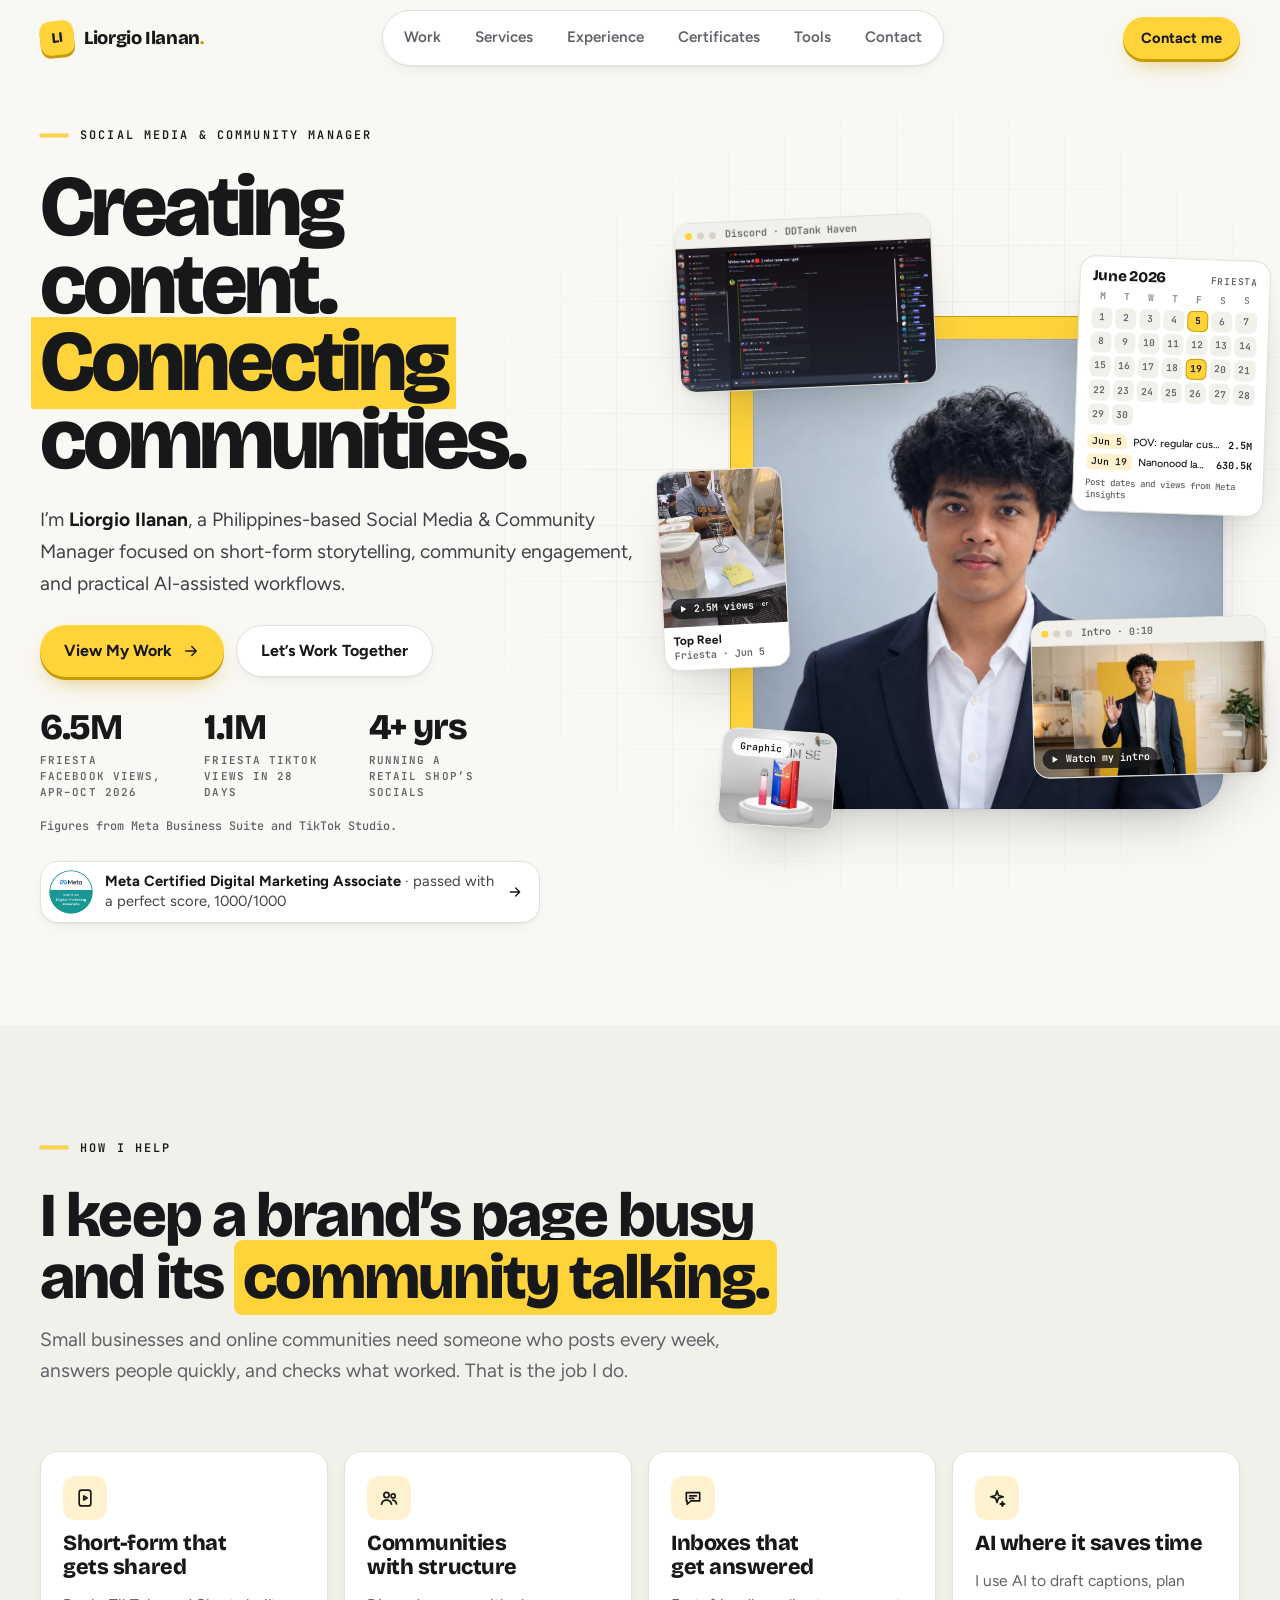
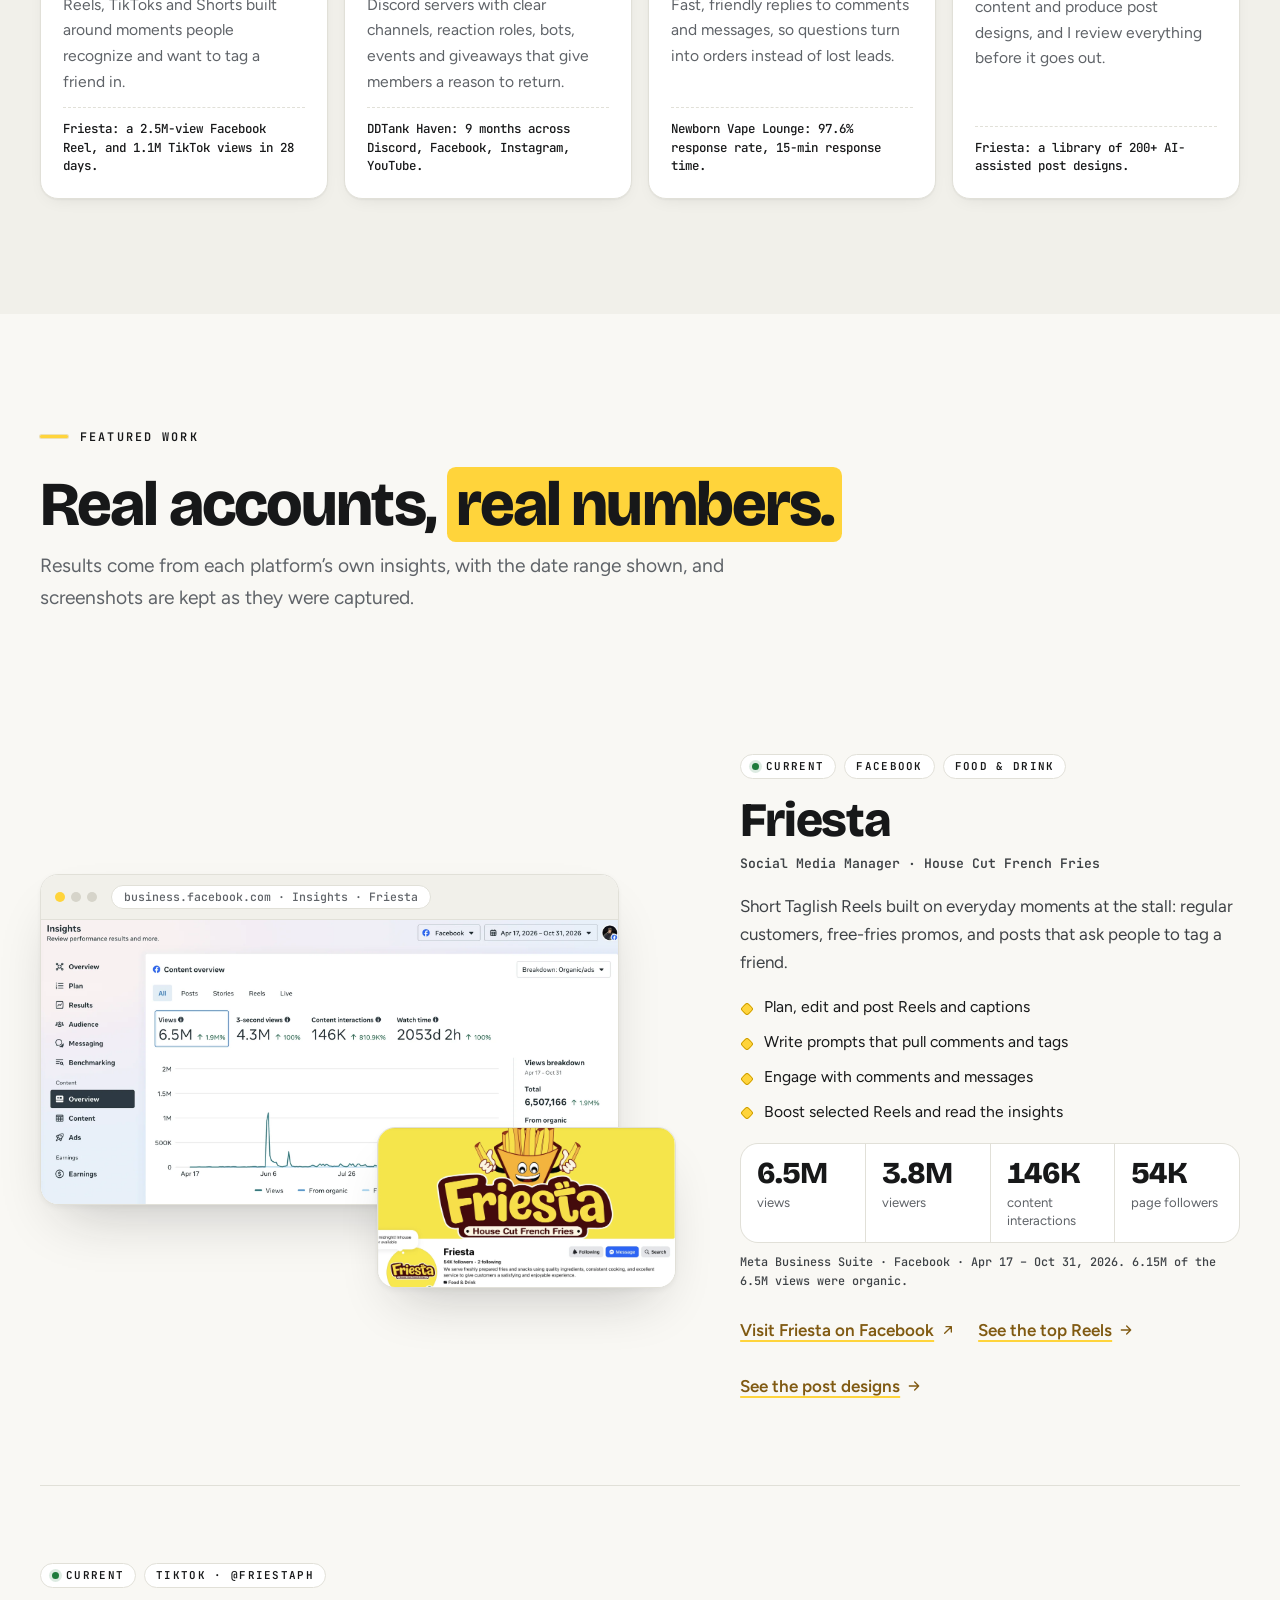
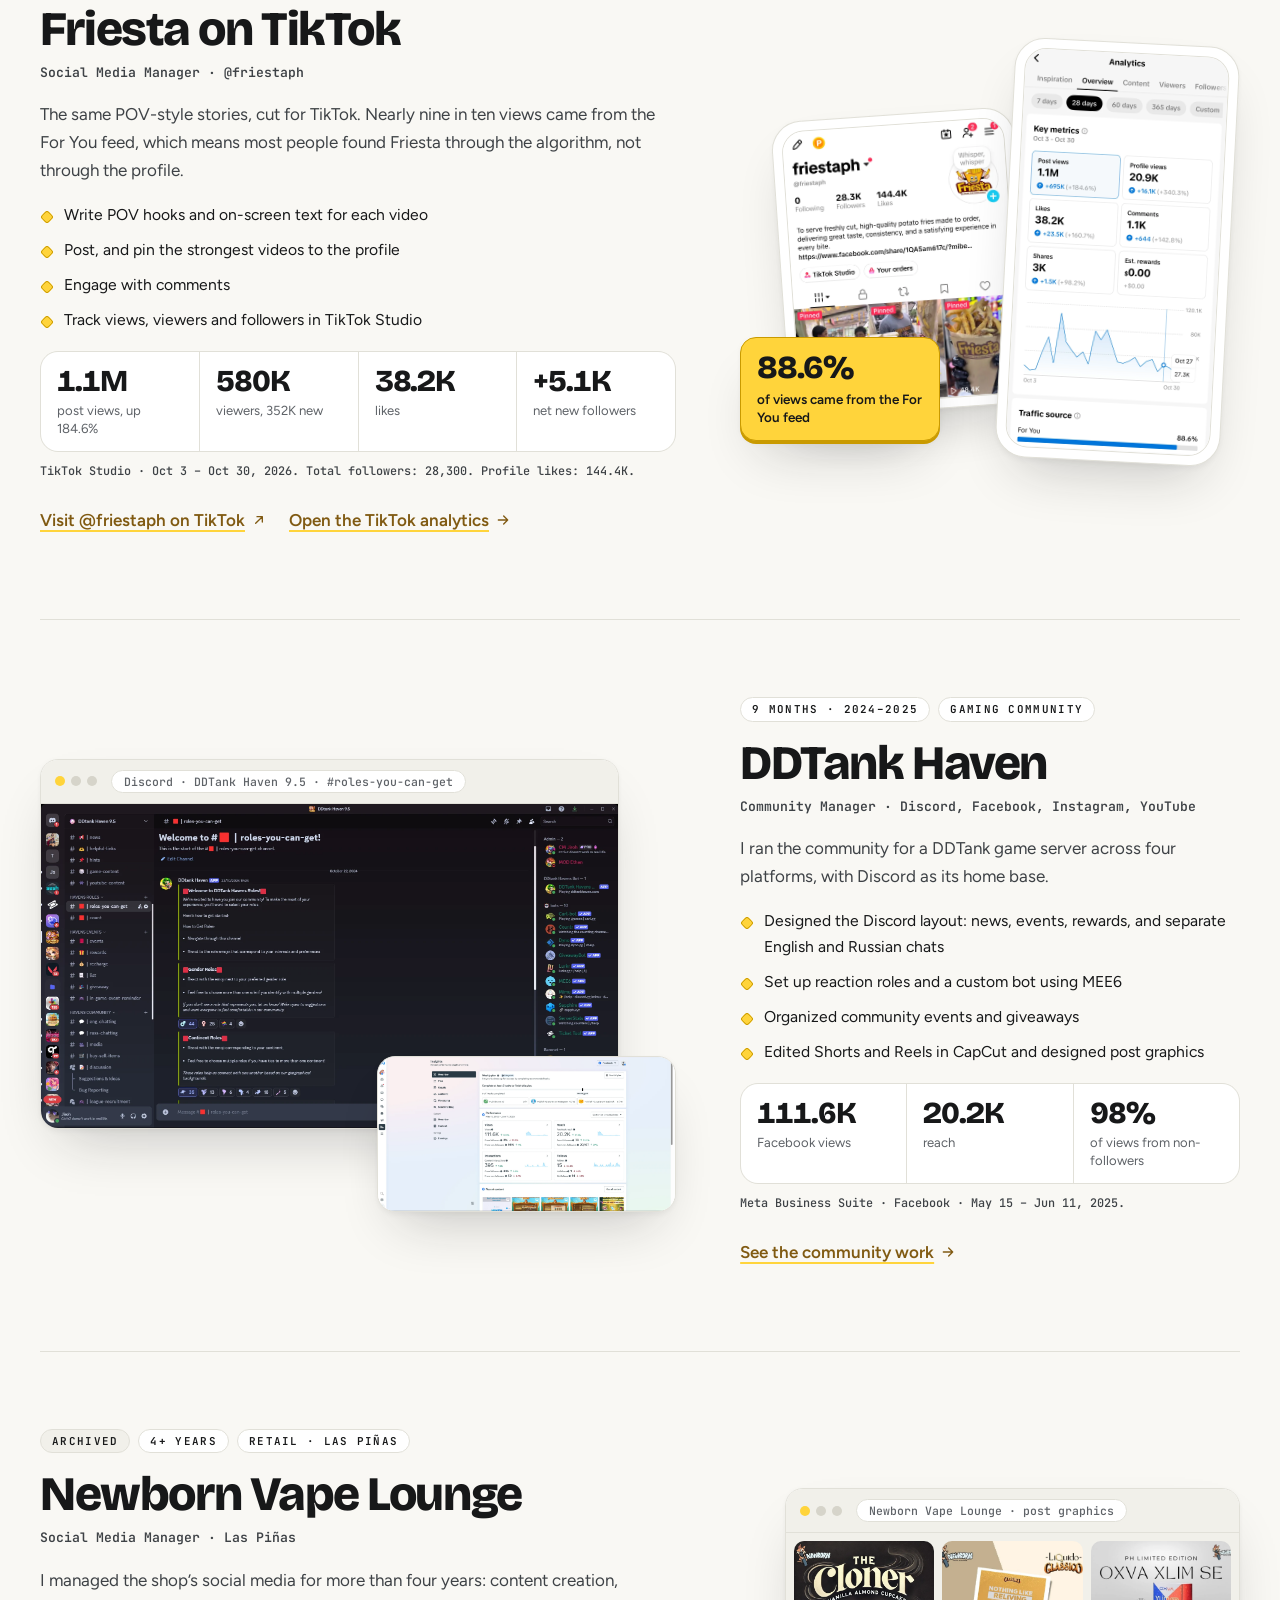
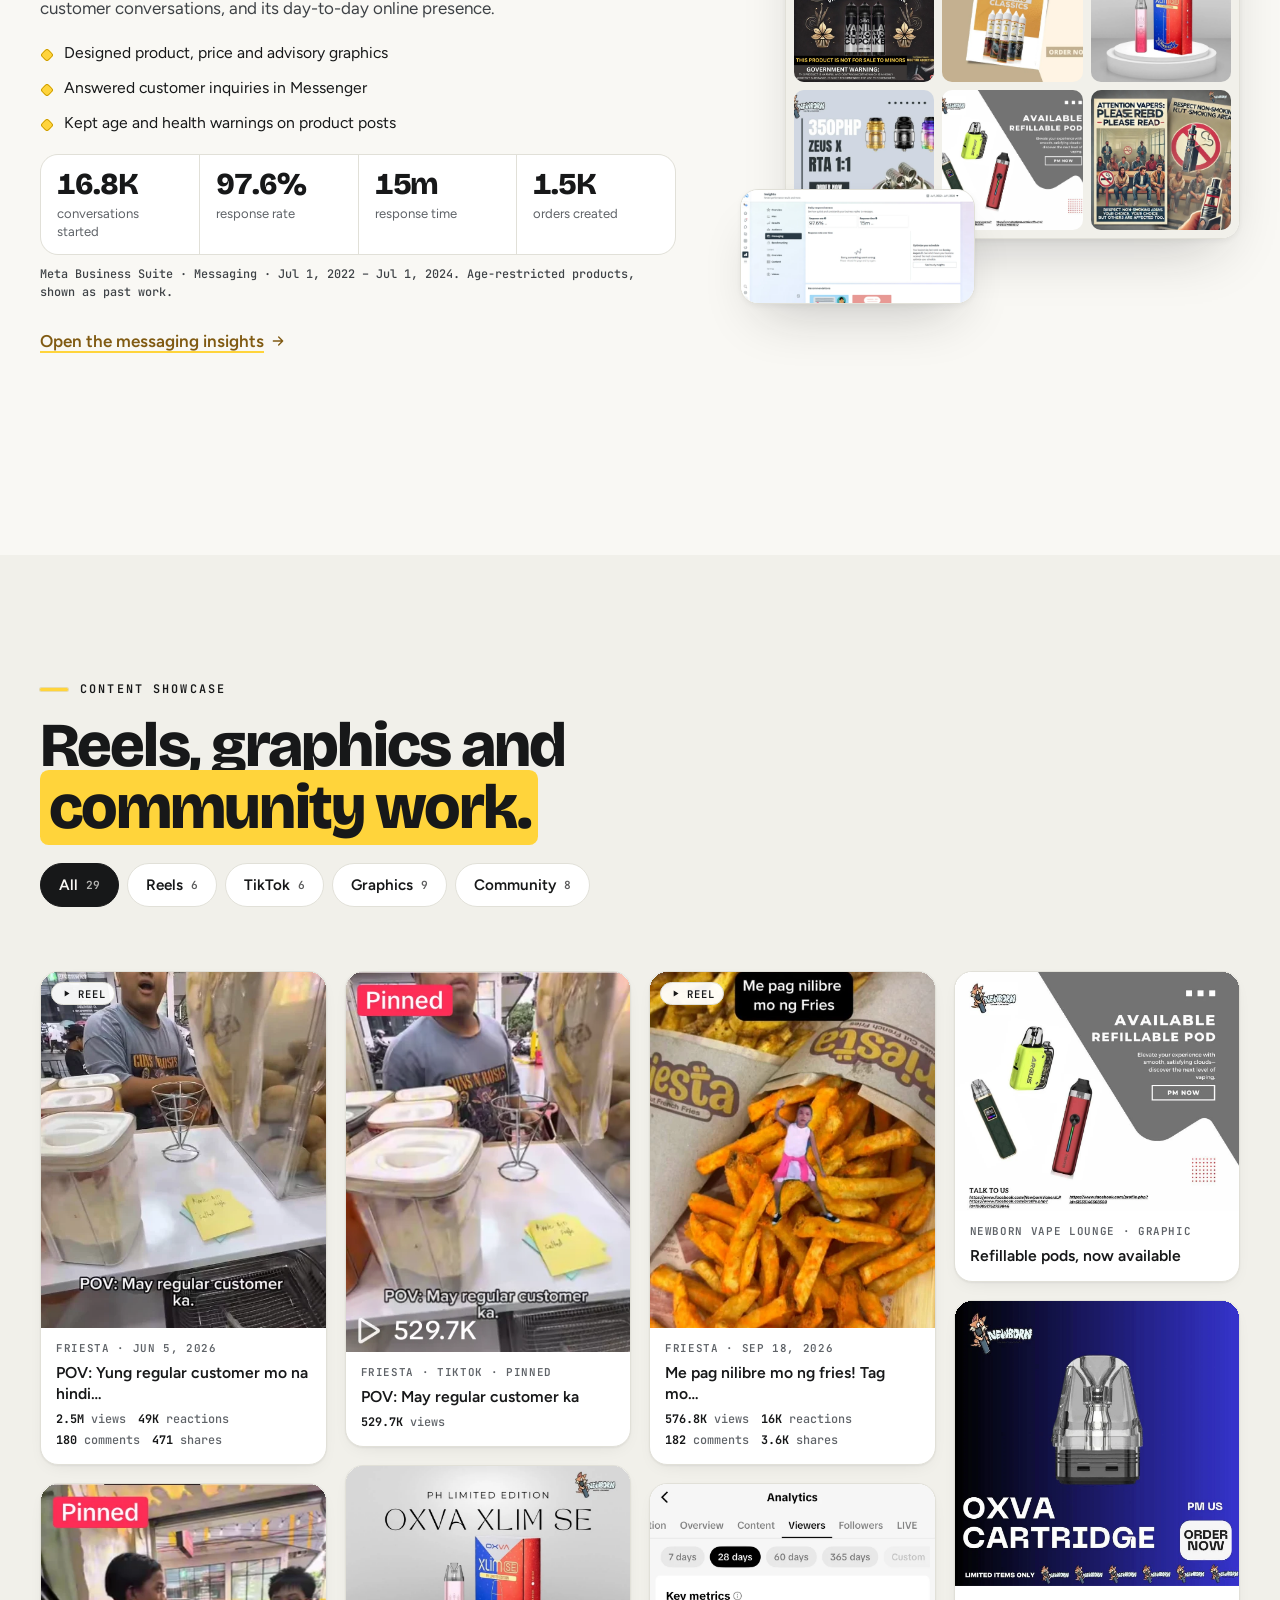
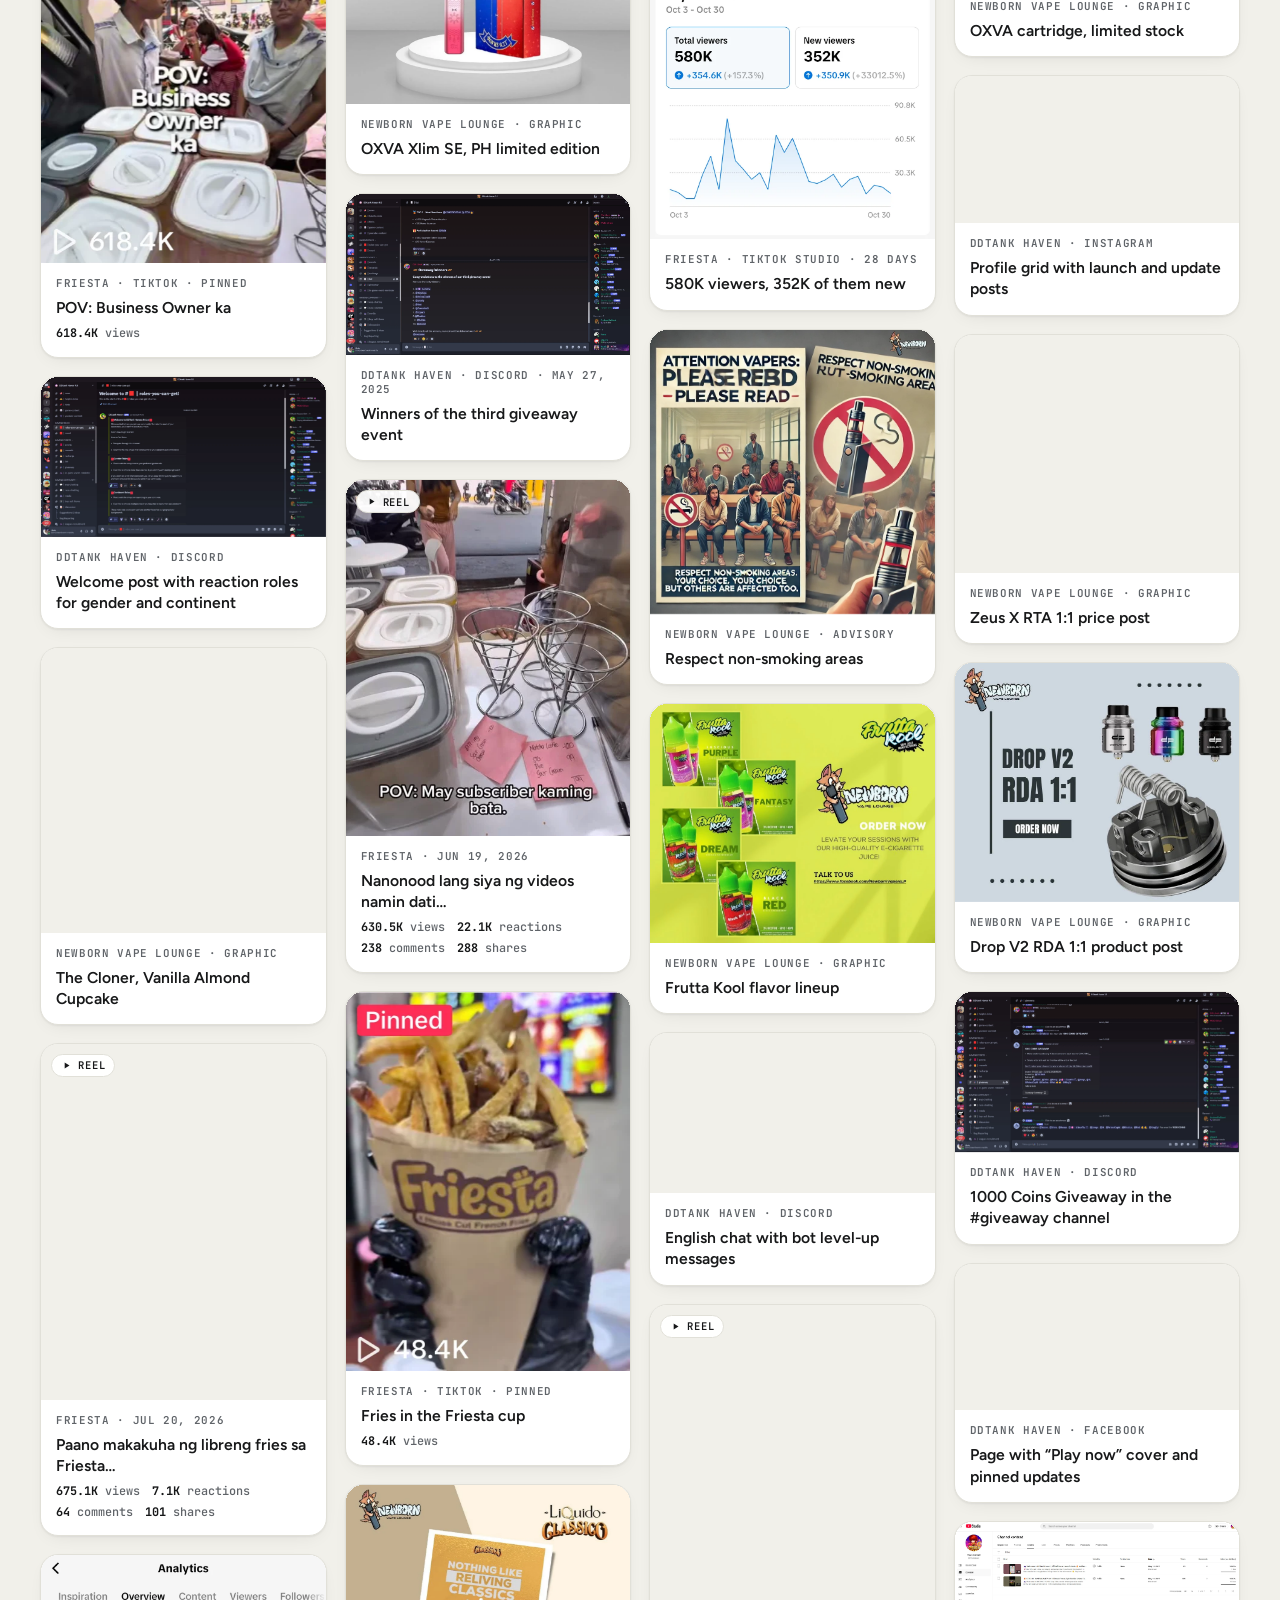
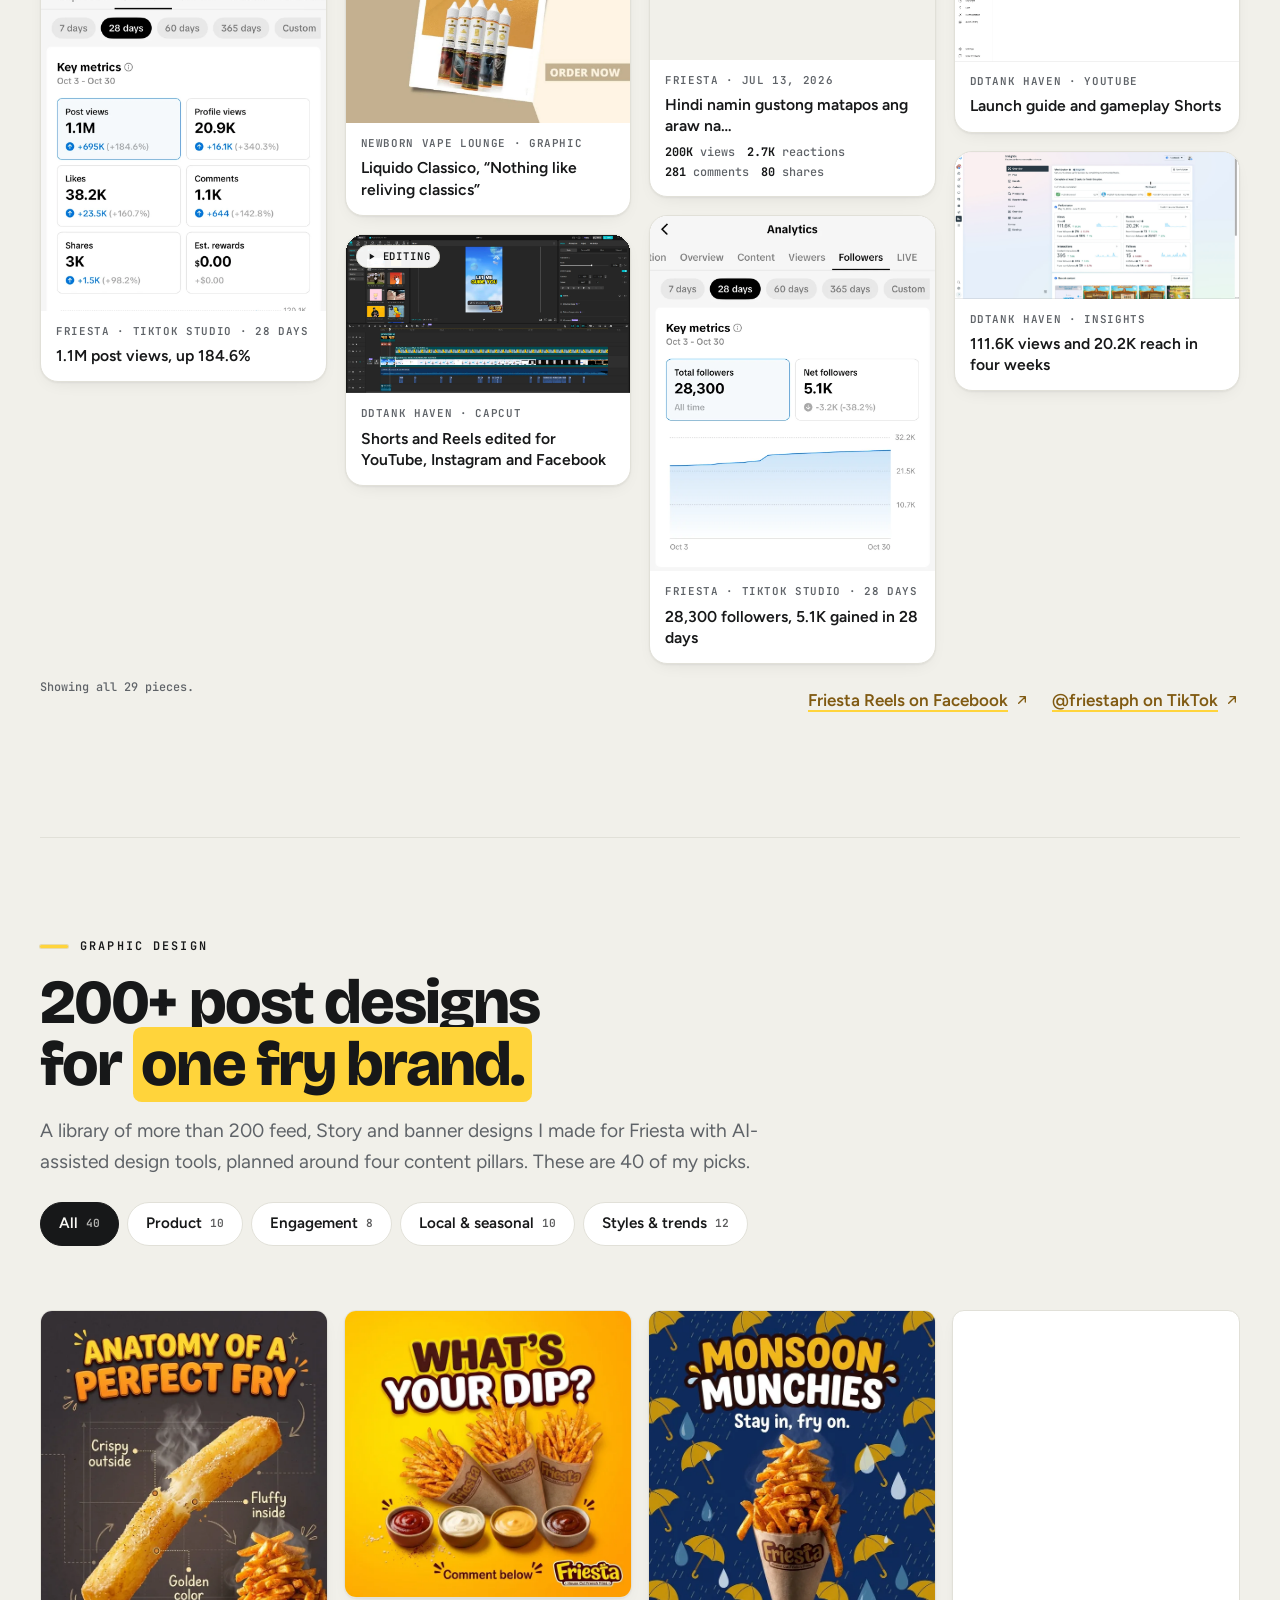
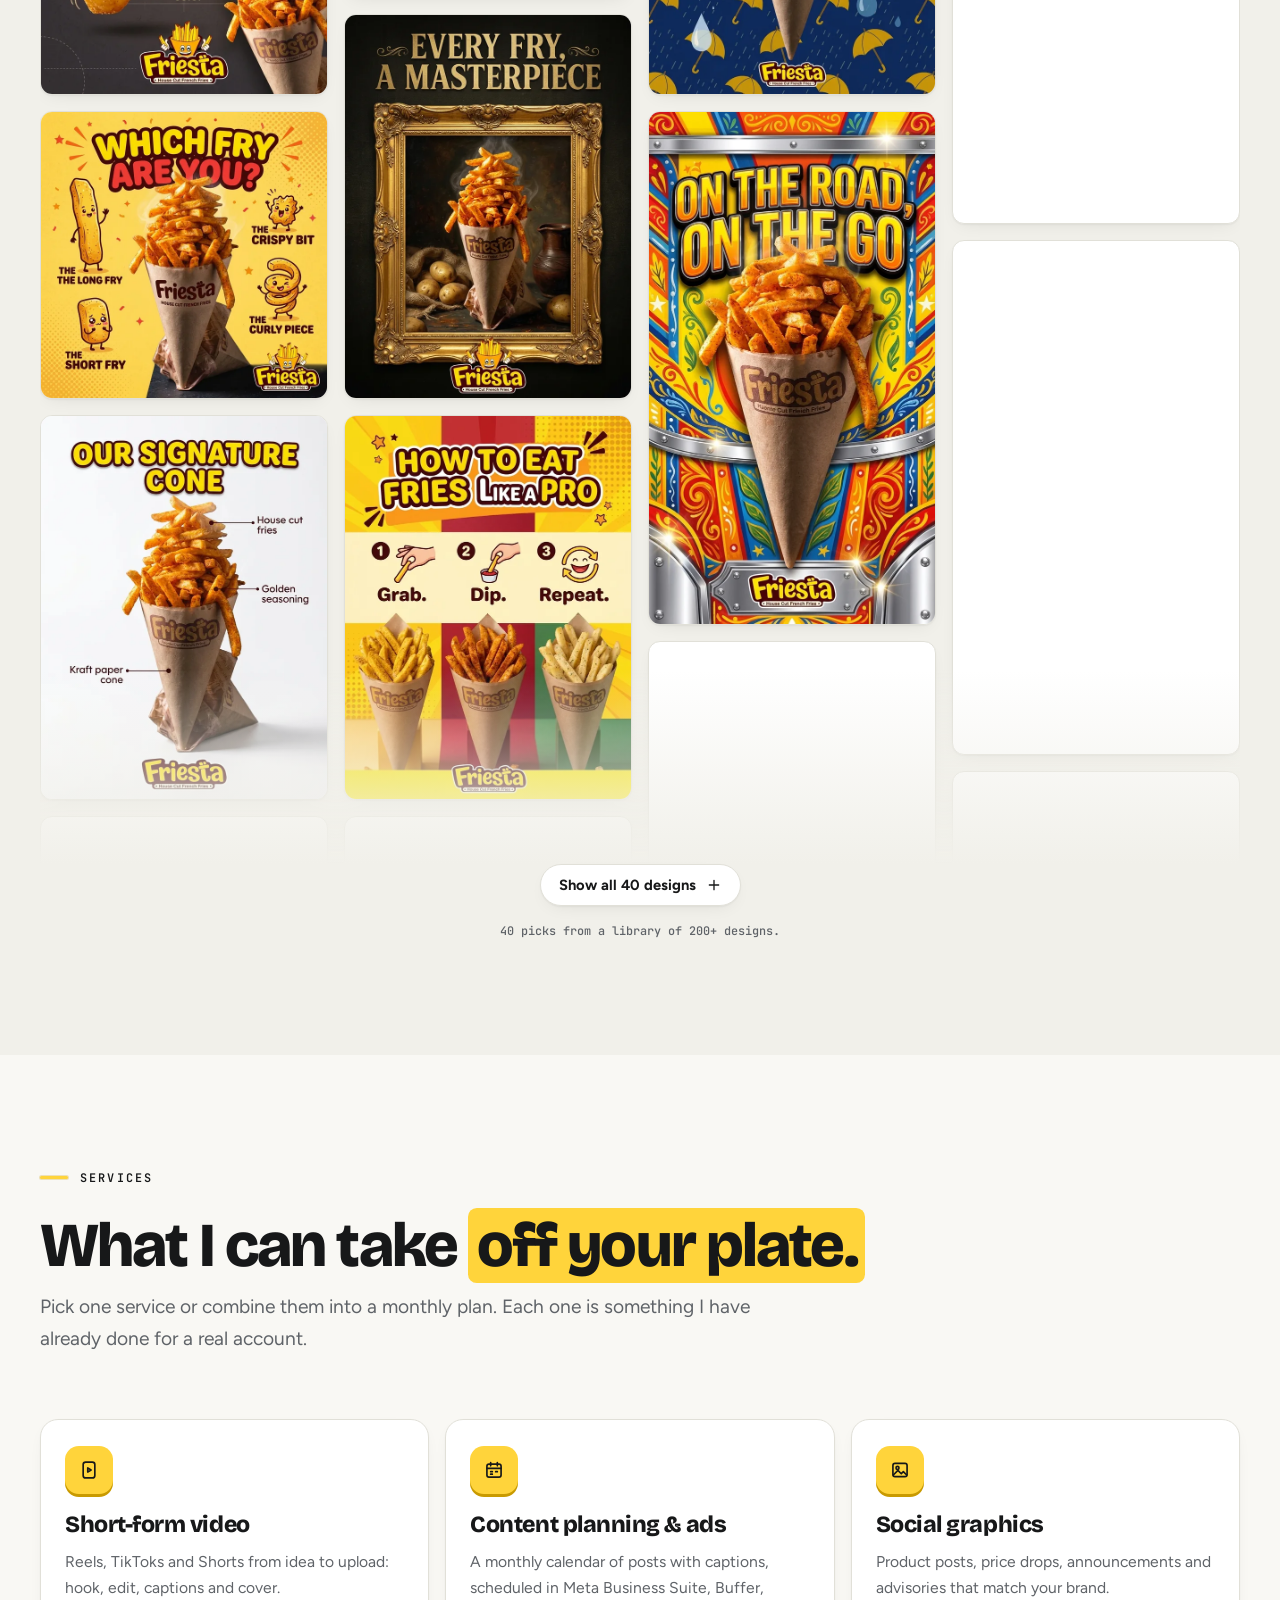
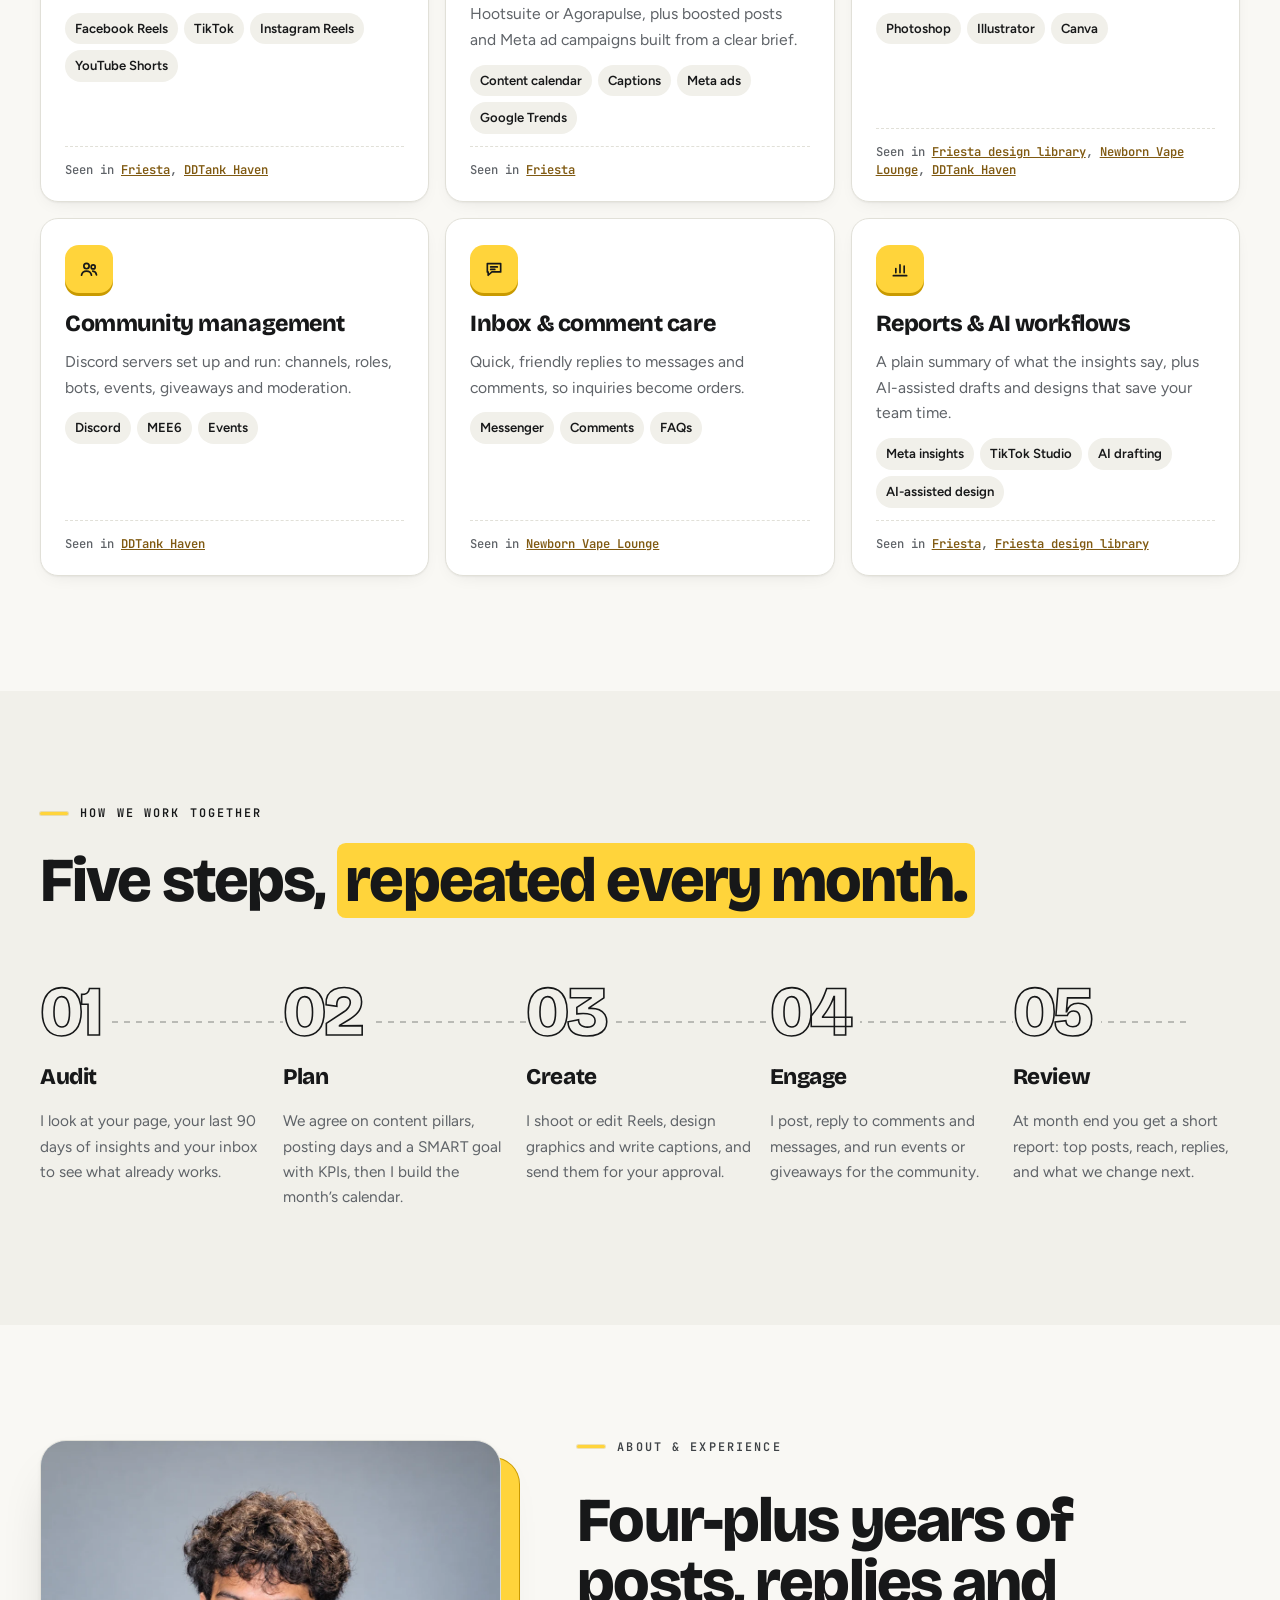
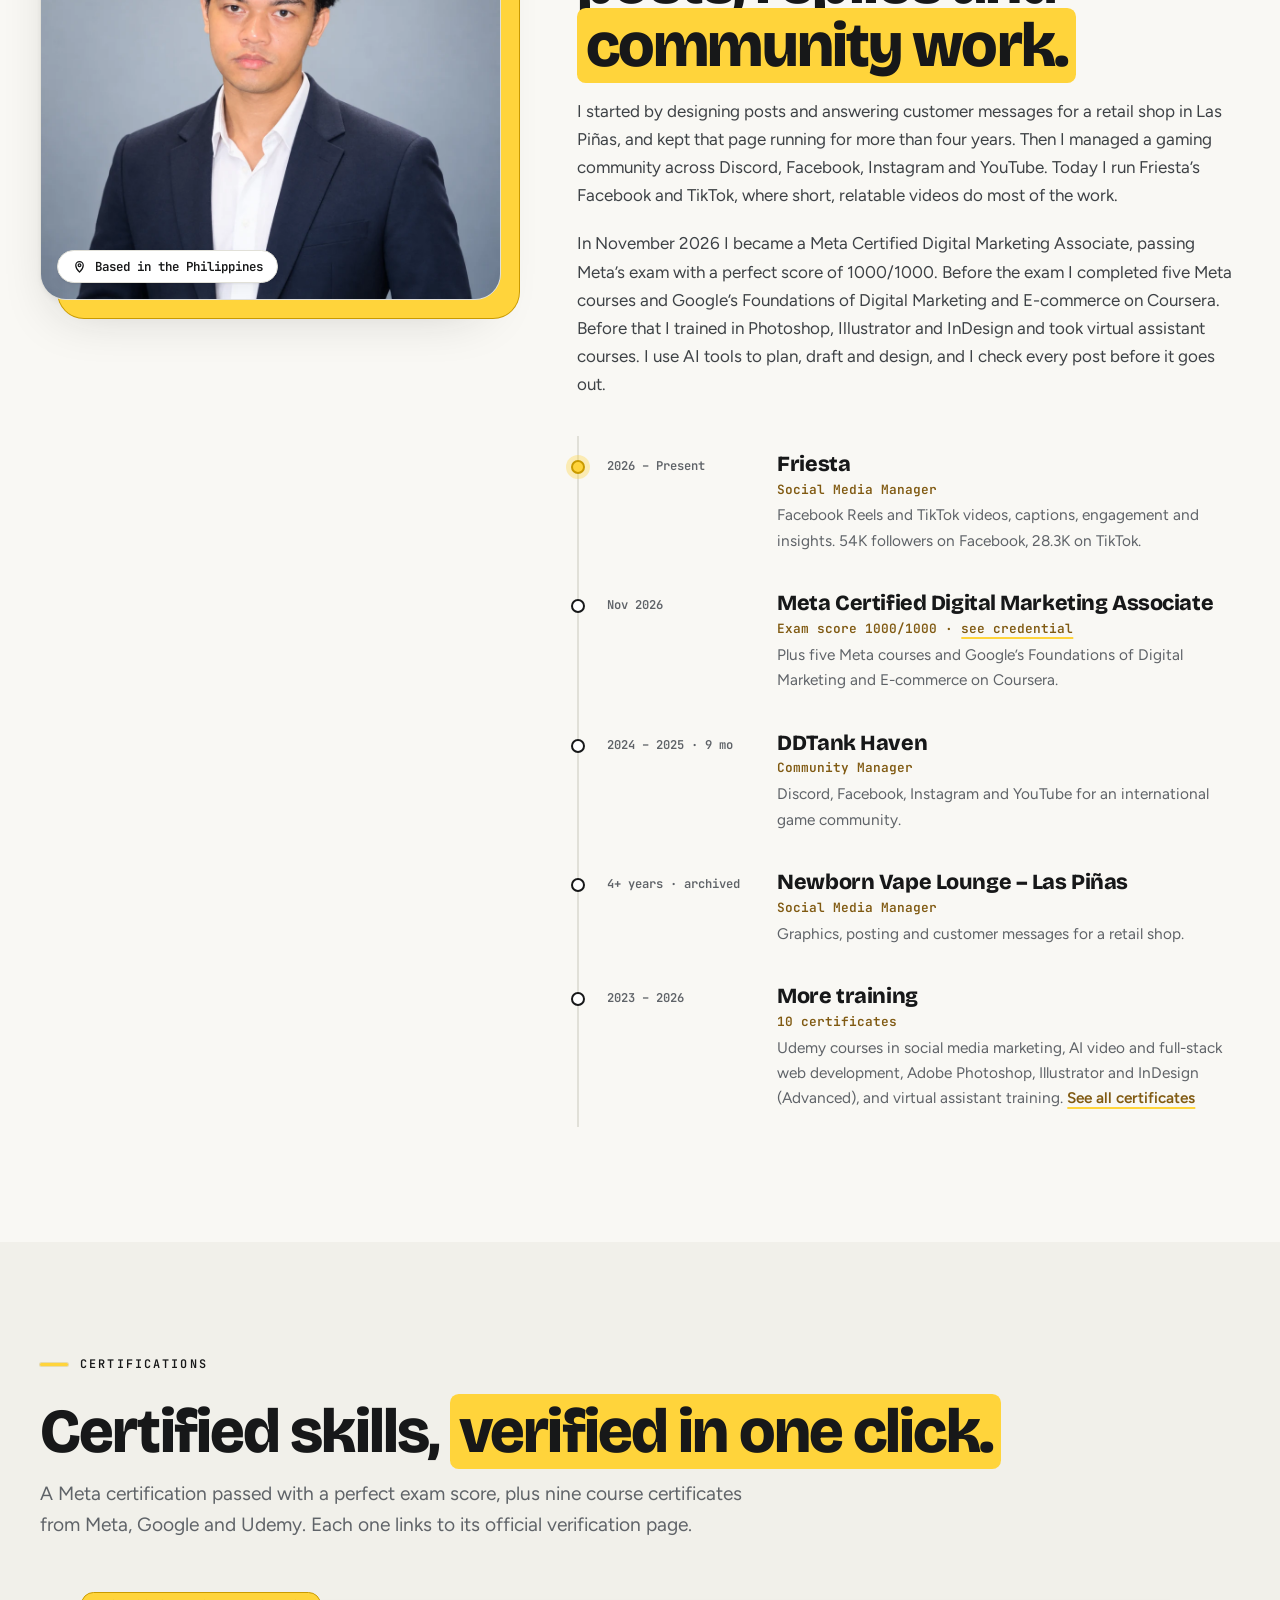
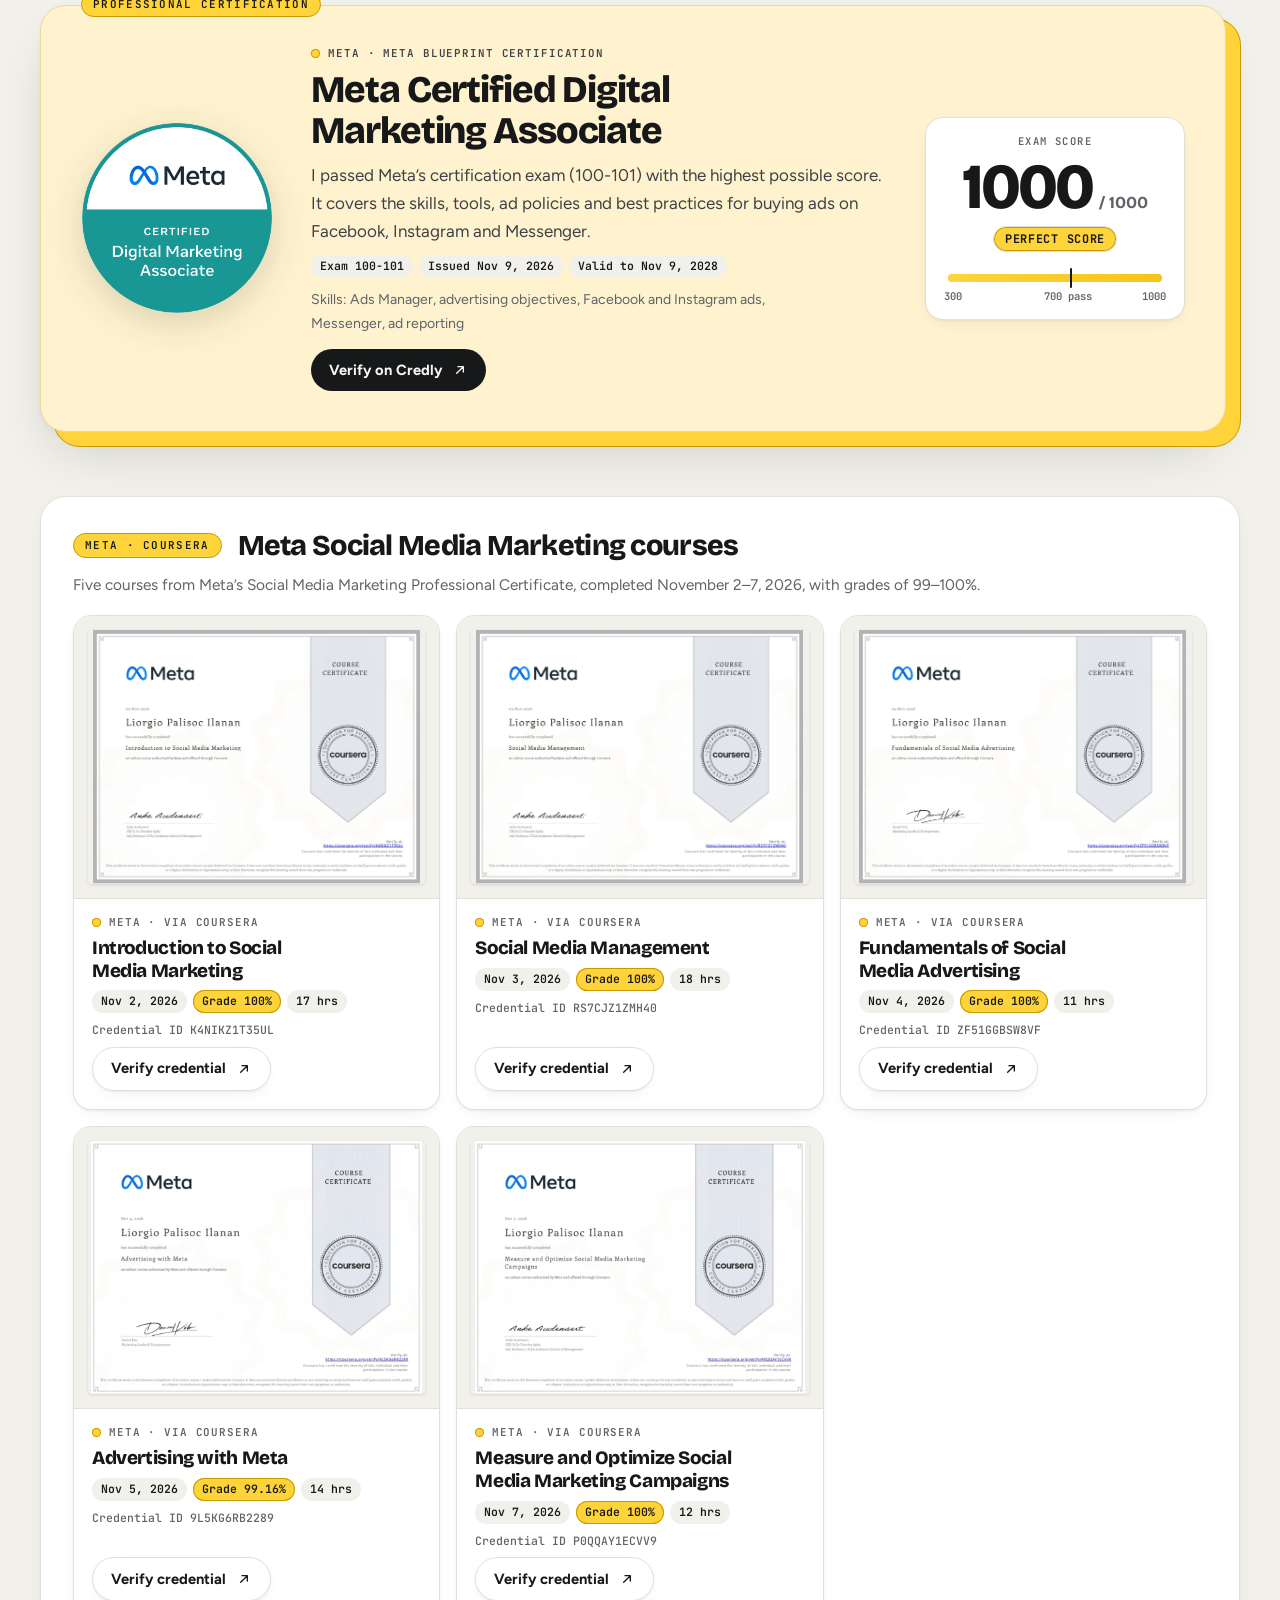
==== index.html @ cd19c70d "Add a 10-second intro video to the hero The hero's fourth card now opens an intro video (AI-generate" ====
<!doctype html>
<html lang="en">
<head>
<meta charset="utf-8">
<meta name="viewport" content="width=device-width, initial-scale=1, viewport-fit=cover">
<title>Liorgio Ilanan | Meta Certified Social Media &amp; Community Manager (PH)</title>
<meta name="description" content="Liorgio Ilanan, Meta Certified Digital Marketing Associate (1000/1000) and Philippines-based Social Media &amp; Community Manager: Reels with 6.5M+ views, Discord communities and Meta ads.">
<meta name="robots" content="index, follow, max-image-preview:large">
<meta name="theme-color" content="#F9F8F4">
<meta name="author" content="Liorgio Ilanan">
<link rel="canonical" href="https://liorgioilanan.com/">
<link rel="icon" href="/favicon.svg" type="image/svg+xml">
<link rel="apple-touch-icon" href="/apple-touch-icon.png">
<link rel="sitemap" type="application/xml" href="/sitemap.xml">
<meta property="og:type" content="website">
<meta property="og:locale" content="en_PH">
<meta property="og:site_name" content="Liorgio Ilanan">
<meta property="og:title" content="Liorgio Ilanan | Meta Certified Social Media &amp; Community Manager (PH)">
<meta property="og:description" content="Liorgio Ilanan, Meta Certified Digital Marketing Associate (1000/1000) and Philippines-based Social Media &amp; Community Manager: Reels with 6.5M+ views, Discord communities and Meta ads.">
<meta property="og:url" content="https://liorgioilanan.com/">
<meta property="og:image" content="https://raw.githubusercontent.com/Jiyoilnn/liorgio-smm-portfolio/main/og-image.jpg">
<meta property="og:image:secure_url" content="https://raw.githubusercontent.com/Jiyoilnn/liorgio-smm-portfolio/main/og-image.jpg">
<meta property="og:image:type" content="image/jpeg">
<meta property="og:image:alt" content="Liorgio Ilanan, Social Media &amp; Community Manager">
<meta property="og:image:width" content="1200">
<meta property="og:image:height" content="630">
<meta name="twitter:card" content="summary_large_image">
<meta name="twitter:title" content="Liorgio Ilanan | Meta Certified Social Media &amp; Community Manager (PH)">
<meta name="twitter:description" content="Liorgio Ilanan, Meta Certified Digital Marketing Associate (1000/1000) and Philippines-based Social Media &amp; Community Manager: Reels with 6.5M+ views, Discord communities and Meta ads.">
<meta name="twitter:image" content="https://raw.githubusercontent.com/Jiyoilnn/liorgio-smm-portfolio/main/og-image.jpg">
<meta name="twitter:image:alt" content="Liorgio Ilanan, Social Media &amp; Community Manager">
<link rel="preload" as="image" href="img/portrait-pro.webp" type="image/webp" fetchpriority="high">
<script type="application/ld+json">{"@context":"https://schema.org","@graph":[{"@type":"WebSite","@id":"https://liorgioilanan.com/#website","url":"https://liorgioilanan.com/","name":"Liorgio Ilanan","inLanguage":"en","publisher":{"@id":"https://liorgioilanan.com/#person"}},{"@type":"ProfilePage","@id":"https://liorgioilanan.com/#profile","url":"https://liorgioilanan.com/","name":"Liorgio Ilanan | Social Media & Community Manager","isPartOf":{"@id":"https://liorgioilanan.com/#website"},"mainEntity":{"@id":"https://liorgioilanan.com/#person"},"dateModified":"2026-11-12","inLanguage":"en","primaryImageOfPage":{"@type":"ImageObject","url":"https://raw.githubusercontent.com/Jiyoilnn/liorgio-smm-portfolio/main/og-image.jpg","width":1200,"height":630}},{"@type":"Person","@id":"https://liorgioilanan.com/#person","name":"Liorgio Ilanan","givenName":"Liorgio","familyName":"Ilanan","jobTitle":"Social Media & Community Manager","award":"Meta Certified Digital Marketing Associate, exam score 1000/1000 (2026)","description":"Philippines-based Social Media & Community Manager: short-form Reels and TikToks, Discord communities, Meta ads and AI-assisted workflows.","url":"https://liorgioilanan.com/","image":"https://liorgioilanan.com/img/portrait-pro.webp","email":"mailto:ilananliorgio@gmail.com","address":{"@type":"PostalAddress","addressCountry":"PH"},"nationality":{"@type":"Country","name":"Philippines"},"worksFor":{"@type":"Organization","name":"Friesta","url":"https://www.facebook.com/profile.php?id=61585217476229"},"sameAs":["https://www.linkedin.com/in/liorgio-ilanan","https://www.upwork.com/freelancers/~018c248bba4673e37d","https://v2.onlinejobs.ph/jobseekers/info/3665353","https://github.com/Jiyoilnn"],"knowsAbout":["Social media management","Community management","Social media marketing","Social media advertising","Meta ads","Facebook Reels","TikTok marketing","Short-form video editing","Graphic design","Social media graphic design","Content planning","Discord community building","Customer personas","SMART goals and KPIs","Canva","Adobe Photoshop","CapCut","AI-assisted content workflows","Meta Ads Manager","Digital marketing","E-commerce marketing"],"hasCredential":[{"@type":"EducationalOccupationalCredential","name":"Meta Certified Digital Marketing Associate","credentialCategory":"Professional certification","educationalLevel":"Foundational","recognizedBy":{"@type":"Organization","name":"Meta"},"dateCreated":"2026-11-09","expires":"2028-11-09","url":"https://www.credly.com/badges/5b8d62da-4c95-43b2-bea7-99fc46a43070"},{"@type":"EducationalOccupationalCredential","name":"Introduction to Social Media Marketing","credentialCategory":"Course certificate","recognizedBy":{"@type":"Organization","name":"Meta"},"dateCreated":"2026-11-02","url":"https://coursera.org/share/1d00c72ac7eb42945563c8f54d3f9191"},{"@type":"EducationalOccupationalCredential","name":"Social Media Management","credentialCategory":"Course certificate","recognizedBy":{"@type":"Organization","name":"Meta"},"dateCreated":"2026-11-03","url":"https://coursera.org/share/b754c3d46e3225a2e65d7e848dc73378"},{"@type":"EducationalOccupationalCredential","name":"Fundamentals of Social Media Advertising","credentialCategory":"Course certificate","recognizedBy":{"@type":"Organization","name":"Meta"},"dateCreated":"2026-11-04","url":"https://coursera.org/share/e082be98833d5337c306645c3e685431"},{"@type":"EducationalOccupationalCredential","name":"Advertising with Meta","credentialCategory":"Course certificate","recognizedBy":{"@type":"Organization","name":"Meta"},"dateCreated":"2026-11-05","url":"https://www.coursera.org/account/accomplishments/verify/9L5KG6RB2289"},{"@type":"EducationalOccupationalCredential","name":"Measure and Optimize Social Media Marketing Campaigns","credentialCategory":"Course certificate","recognizedBy":{"@type":"Organization","name":"Meta"},"dateCreated":"2026-11-07","url":"https://www.coursera.org/account/accomplishments/verify/P0QQAY1ECVV9"},{"@type":"EducationalOccupationalCredential","name":"Foundations of Digital Marketing and E-commerce","credentialCategory":"Course certificate","recognizedBy":{"@type":"Organization","name":"Google"},"dateCreated":"2026-11-10","url":"https://www.coursera.org/account/accomplishments/verify/EMCQO0DBEZF2"},{"@type":"EducationalOccupationalCredential","name":"The Social Media Marketing & Management Masterclass 2025","credentialCategory":"Course certificate","recognizedBy":{"@type":"Organization","name":"Udemy"},"dateCreated":"2025-04-15","url":"https://www.udemy.com/certificate/UC-6531b0bb-ba68-4fcd-bc8c-ffa4515a23b5/"},{"@type":"EducationalOccupationalCredential","name":"AI Video School Complete Beginner to Pro: Veo Seedance Kling","credentialCategory":"Course certificate","recognizedBy":{"@type":"Organization","name":"Udemy"},"dateCreated":"2026-11-01","url":"https://www.udemy.com/certificate/UC-a02007f5-c602-4818-bde3-668a7e26f93d/"},{"@type":"EducationalOccupationalCredential","name":"The Complete Full-Stack Web Development Bootcamp","credentialCategory":"Course certificate","recognizedBy":{"@type":"Organization","name":"Udemy"},"dateCreated":"2026-11-01","url":"https://www.udemy.com/certificate/UC-0f1fd71c-2bf9-4b28-b87f-2b19cbdd0c32/"}]},{"@type":"FAQPage","@id":"https://liorgioilanan.com/#faq","mainEntity":[{"@type":"Question","name":"Which platforms do you manage?","acceptedAnswer":{"@type":"Answer","text":"Facebook, TikTok, Instagram, YouTube Shorts and Discord. Most of my results so far come from Facebook Reels, TikTok videos and Discord communities."}},{"@type":"Question","name":"Do you create the content, or only post it?","acceptedAnswer":{"@type":"Answer","text":"Both. I edit Reels and Shorts in CapCut, design graphics in Photoshop, Illustrator or Canva, write the captions, and then post and schedule them."}},{"@type":"Question","name":"Can you set up and run a Discord server?","acceptedAnswer":{"@type":"Answer","text":"Yes. For DDTank Haven I designed the channel layout, set up reaction roles and a custom bot with MEE6, and organized events and giveaways."}},{"@type":"Question","name":"Do you have social media certifications?","acceptedAnswer":{"@type":"Answer","text":"Yes. I’m a Meta Certified Digital Marketing Associate: I passed Meta’s 100-101 exam on November 9, 2026 with a perfect score of 1000 out of 1000. I also completed five Meta courses on Coursera, from Introduction to Social Media Marketing to Measure and Optimize Social Media Marketing Campaigns, plus Google’s Foundations of Digital Marketing and E-commerce, and Udemy courses in social media marketing, AI video and web development. Every certificate on this page links to its verification page."}},{"@type":"Question","name":"Can you run Facebook ads?","acceptedAnswer":{"@type":"Answer","text":"Yes. I’m Meta Certified in buying ads on Facebook, Instagram and Messenger. I boost Friesta’s strongest Reels, and I can plan full campaigns from a creative brief: audience, offer, budget, SMART goal and KPIs, then the ad creative and copy."}},{"@type":"Question","name":"How do you use AI in your work?","acceptedAnswer":{"@type":"Answer","text":"I use Claude, ChatGPT Codex, Gemini and Meta AI for planning, first drafts of captions and ideas, and AI-assisted post designs such as the Friesta design library. I review and edit everything myself before it is published."}},{"@type":"Question","name":"Are the numbers on this page real?","acceptedAnswer":{"@type":"Answer","text":"Yes. They come from Meta Business Suite and TikTok Studio, and the date range is shown next to each one. You can open the original screenshots on this page."}},{"@type":"Question","name":"How do we get started?","acceptedAnswer":{"@type":"Answer","text":"Send me your page or server link, your goals, and what has been hard to keep up with. I will reply with what I would change first and how I would plan the first month."}}]}]}</script>
<style>
/* base reset for the standalone site */
html{-webkit-text-size-adjust:100%}
body{margin:0}
[hidden]{display:none!important}
</style>
<link rel="preconnect" href="https://fonts.googleapis.com">
<link rel="preconnect" href="https://fonts.gstatic.com" crossorigin>
<link rel="stylesheet" href="https://fonts.googleapis.com/css2?family=Bricolage+Grotesque:opsz,wght@12..96,600..800&family=Figtree:wght@400;500;600;700&family=JetBrains+Mono:wght@500;600&display=swap">
<style>
/* Layout: sticky pill nav; portrait-led hero (stacked headline left, yellow portrait panel ringed by real work right);
   alternating case-study rows; masonry content wall; warm-ivory bands alternate with pale gray. Light theme by request. */
:root{
  color-scheme: light;
  --bg:#F9F8F4;        /* warm off-white */
  --alt:#F1F0EA;       /* pale gray bands */
  --card:#FFFFFF;
  --ink:#171819;       /* charcoal */
  --muted:#5F6368;
  --line:#E1E0D8;
  --sun:#FFD43B;       /* accent yellow */
  --sun-deep:#F5C518;  /* button hover */
  --sun-ledge:#C99A00; /* button base edge */
  --cream:#FFF3CF;     /* highlight wash */
  --amber:#805A12;     /* link text on light surfaces */
  --live:#1E7B3C;
  --dot:#D6D4CA;
  --shadow-sm:0 1px 2px rgba(23,24,25,.05),0 6px 18px -8px rgba(23,24,25,.10);
  --shadow-lg:0 2px 6px rgba(23,24,25,.05),0 28px 56px -22px rgba(23,24,25,.24);
  --display:"Bricolage Grotesque","Arial Black","Helvetica Neue",system-ui,sans-serif;
  --body:"Figtree",system-ui,-apple-system,"Segoe UI",Roboto,sans-serif;
  --mono:"JetBrains Mono",ui-monospace,SFMono-Regular,Menlo,Consolas,monospace;
  --r-lg:26px; --r-md:18px; --r-sm:12px;
}
*,*::before,*::after{box-sizing:border-box}
html{scroll-padding-top:calc(88px + env(safe-area-inset-top,0px));-webkit-text-size-adjust:100%}
@media (prefers-reduced-motion:no-preference){html{scroll-behavior:smooth}}
body{background:var(--bg);color:var(--ink);font:400 17px/1.65 var(--body);overflow-x:clip;-webkit-font-smoothing:antialiased}
body::before{content:"";position:fixed;inset:0 0 auto;height:env(safe-area-inset-top,0px);z-index:60;background:var(--bg)}
img{max-width:100%;height:auto;display:block}
a{color:inherit}
button{font:inherit;color:inherit;background:none;border:0;padding:0;cursor:pointer}
h1,h2,h3,h4{margin:0;font-family:var(--display);font-weight:800;letter-spacing:-.03em;text-wrap:balance}
p{margin:0}
ul,ol{margin:0;padding:0;list-style:none}
:focus-visible{outline:3px solid var(--ink);outline-offset:3px;border-radius:6px}
.sr-only{position:absolute;width:1px;height:1px;padding:0;margin:-1px;overflow:hidden;clip:rect(0 0 0 0);white-space:nowrap;border:0}
[hidden]{display:none!important}
.skip{position:absolute;left:16px;top:-60px;z-index:100;background:var(--sun);color:var(--ink);padding:10px 16px;border-radius:999px;font-weight:700;text-decoration:none}
.skip:focus{top:calc(12px + env(safe-area-inset-top,0px))}
.ic{width:20px;height:20px;fill:none;stroke:currentColor;stroke-width:2;stroke-linecap:round;stroke-linejoin:round;flex:none}

.wrap{width:100%;max-width:1240px;margin-inline:auto;padding-left:max(20px,env(safe-area-inset-left,0px));padding-right:max(20px,env(safe-area-inset-right,0px))}
.band{padding-block:clamp(72px,9vw,128px)}
.band.alt{background:var(--alt)}

/* ---------- type helpers ---------- */
.eyebrow{display:inline-flex;align-items:center;gap:12px;font:600 .74rem/1.2 var(--mono);letter-spacing:.18em;text-transform:uppercase;color:var(--ink)}
.eyebrow::before{content:"";width:28px;height:3px;border-radius:2px;background:var(--sun);box-shadow:0 0 0 1px rgba(201,154,0,.25)}
.h2{font-size:clamp(2.2rem,1.3rem + 3.4vw,3.9rem);line-height:1;margin-top:16px}
.lead{font-size:clamp(1.05rem,1rem + .3vw,1.2rem);color:var(--muted);max-width:60ch}
mark{background:var(--sun);color:var(--ink);padding:0 .14em;border-radius:.14em;-webkit-box-decoration-break:clone;box-decoration-break:clone}
.mono{font-family:var(--mono)}
.src{font:500 .74rem/1.55 var(--mono);color:var(--muted)}
.link{color:var(--amber);font-weight:600;text-decoration:underline;text-decoration-color:var(--sun);text-decoration-thickness:2px;text-underline-offset:4px;display:inline-flex;align-items:center;gap:6px}
.link:hover{color:var(--ink)}
.link .ic{width:16px;height:16px}
.section-head{display:flex;flex-direction:column;gap:14px;margin-bottom:clamp(36px,5vw,64px)}
.section-head.split{flex-direction:row;align-items:flex-end;justify-content:space-between;gap:24px;flex-wrap:wrap}
.section-head.split > div{min-width:0;max-width:720px}

/* ---------- buttons ---------- */
.btn{display:inline-flex;align-items:center;justify-content:center;gap:10px;min-height:52px;padding:0 24px;border-radius:999px;font:700 1rem/1 var(--body);text-decoration:none;transition:background-color .18s,translate .18s,box-shadow .18s,border-color .18s;white-space:nowrap}
.btn .ic{width:18px;height:18px}
.btn-sun{background:var(--sun);color:var(--ink);box-shadow:0 3px 0 var(--sun-ledge),0 10px 24px -10px rgba(201,154,0,.7)}
.btn-sun:hover{background:var(--sun-deep);translate:0 -1px;box-shadow:0 4px 0 var(--sun-ledge),0 14px 28px -10px rgba(201,154,0,.75)}
.btn-sun:active{translate:0 2px;box-shadow:0 1px 0 var(--sun-ledge)}
.btn-ghost{background:var(--card);color:var(--ink);border:1.5px solid var(--line);box-shadow:var(--shadow-sm)}
.btn-ghost:hover{border-color:var(--ink);translate:0 -1px}
.btn-sm{min-height:42px;padding:0 18px;font-size:.92rem}
.btn-dark{background:var(--ink);color:var(--bg)}
.btn-dark:hover{background:#2C2E30;translate:0 -1px}

/* ---------- header ---------- */
.site-head{position:sticky;top:env(safe-area-inset-top,0px);z-index:50;background:color-mix(in srgb,var(--bg) 86%,transparent);-webkit-backdrop-filter:saturate(1.4) blur(14px);backdrop-filter:saturate(1.4) blur(14px);border-bottom:1px solid transparent;transition:border-color .2s}
.site-head.scrolled{border-bottom-color:var(--line)}
.nav{display:flex;align-items:center;justify-content:space-between;gap:16px;min-height:76px}
.brand{display:inline-flex;align-items:center;gap:10px;text-decoration:none;font:800 1.15rem/1 var(--display);letter-spacing:-.02em}
.brand-mark{width:34px;height:34px;display:grid;place-items:center;border-radius:10px;background:var(--sun);font:800 .9rem/1 var(--display);letter-spacing:-.02em;box-shadow:0 3px 0 var(--sun-ledge);rotate:-6deg}
.brand b{color:var(--sun-ledge)}
.pill{display:flex;align-items:center;gap:2px;padding:5px;border-radius:999px;background:var(--card);border:1px solid var(--line);box-shadow:var(--shadow-sm)}
.pill a{display:block;padding:9px 16px;border-radius:999px;text-decoration:none;font-weight:600;font-size:.95rem;color:var(--muted);transition:background-color .18s,color .18s}
.pill a:hover{color:var(--ink);background:var(--alt)}
.pill a[aria-current="true"]{color:var(--ink);background:var(--cream);box-shadow:inset 0 0 0 1px rgba(201,154,0,.35)}
.nav-end{display:flex;align-items:center;gap:10px}
.menu-btn{display:none;width:46px;height:46px;border-radius:14px;place-items:center;background:var(--card);border:1px solid var(--line)}
.mobile-menu{border-top:1px solid var(--line);background:var(--bg)}
.mobile-menu ul{display:grid;gap:4px;padding-block:12px 18px}
.mobile-menu a{display:flex;align-items:center;justify-content:space-between;padding:14px 16px;border-radius:14px;text-decoration:none;font:700 1.25rem/1 var(--display);letter-spacing:-.02em}
.mobile-menu a:hover,.mobile-menu a[aria-current="true"]{background:var(--card);box-shadow:inset 0 0 0 1px var(--line)}
.mobile-menu .btn{width:100%;margin-top:8px}
@media (max-width:920px){.pill{display:none}.menu-btn{display:grid}.nav-end .btn{display:none}}
@media (min-width:921px){.mobile-menu{display:none!important}}

/* ---------- hero ---------- */
.hero{position:relative;overflow-x:clip;padding-block:clamp(24px,4vw,56px) clamp(56px,8vw,104px)}
.hero::before{content:"";position:absolute;inset:0;pointer-events:none;background-image:linear-gradient(var(--line) 1px,transparent 1px),linear-gradient(90deg,var(--line) 1px,transparent 1px);background-size:56px 56px;-webkit-mask-image:radial-gradient(ellipse 60% 70% at 72% 45%,#000 10%,transparent 72%);mask-image:radial-gradient(ellipse 60% 70% at 72% 45%,#000 10%,transparent 72%);opacity:.7}
.hero-grid{position:relative;display:grid;grid-template-columns:minmax(0,1.1fr) minmax(0,1fr);gap:clamp(28px,4vw,64px);align-items:center}
.hero-copy{display:flex;flex-direction:column;align-items:flex-start;gap:26px;min-width:0}
.display{font-size:clamp(2.75rem,.9rem + 5.6vw,6rem);line-height:.9;letter-spacing:-.045em;font-weight:800}
.display .ln{display:block}
.display mark{padding:0 .1em .02em;margin-left:-.1em;border-radius:.1em;background:linear-gradient(var(--sun),var(--sun)) no-repeat left 55%/100% 88%;background-color:transparent}
.hero .lead{color:#3E4246;max-width:54ch}
.hero .lead strong{color:var(--ink)}
.cta-row{display:flex;flex-wrap:wrap;gap:12px}
.stats{display:grid;grid-template-columns:repeat(3,minmax(0,auto));gap:clamp(18px,3vw,40px);padding-top:6px}
.stats b{display:block;font:800 clamp(1.7rem,1.3rem + 1.2vw,2.3rem)/1 var(--display);letter-spacing:-.04em}
.stats span{display:block;margin-top:8px;font:600 .68rem/1.45 var(--mono);letter-spacing:.1em;text-transform:uppercase;color:var(--muted);max-width:18ch}
.hero .src{margin-top:-10px}
.hero-eyebrow{display:flex;margin-bottom:26px}
.cred{display:inline-flex;align-items:center;gap:12px;max-width:min(100%,500px);padding:8px 16px 8px 8px;border-radius:18px;background:var(--card);border:1px solid var(--line);box-shadow:var(--shadow-sm);text-decoration:none;font-size:.92rem;line-height:1.35;color:#3E4246;transition:border-color .18s,translate .18s,box-shadow .18s}
.cred:hover{border-color:var(--ink);translate:0 -2px;box-shadow:var(--shadow-lg)}
.cred .seal-badge{flex:none;width:44px;height:44px;border-radius:50%}
.cred .seal{flex:none;display:grid;place-items:center;width:40px;height:40px;border-radius:12px;background:var(--sun);box-shadow:0 2px 0 var(--sun-ledge)}
.cred .seal .ic{width:20px;height:20px}
.cred b{color:var(--ink)}
.cred > .ic{width:16px;height:16px;color:var(--ink)}

/* stage: yellow portrait panel + floating work */
.stage{position:relative;aspect-ratio:1/1.04;container-type:inline-size;width:100%}
.stage-panel{position:absolute;left:11%;right:3%;bottom:0;aspect-ratio:1;border-radius:34px;background:#C3CBD5;overflow:hidden;box-shadow:-22px -22px 0 var(--sun),-22px -22px 0 1px var(--sun-ledge),var(--shadow-lg)}
.stage-panel::after{content:"";position:absolute;inset:0;z-index:2;border-radius:inherit;box-shadow:inset 0 0 0 1px rgba(23,24,25,.08);pointer-events:none}
.portrait{position:absolute;inset:0;width:100%;height:100%;object-fit:cover;z-index:1}
.float{position:absolute;z-index:2;display:block;text-align:left;background:var(--card);border:1px solid var(--line);border-radius:16px;box-shadow:var(--shadow-lg);overflow:hidden;translate:calc(var(--mx,0) * var(--d,8) * 1px) calc(var(--my,0) * var(--d,8) * 1px);transition:translate .5s cubic-bezier(.2,.7,.2,1),scale .25s,box-shadow .25s}
button.float:hover,button.float:focus-visible{scale:1.04;box-shadow:0 2px 6px rgba(23,24,25,.06),0 34px 60px -20px rgba(23,24,25,.32);z-index:3}
.fbar{display:flex;align-items:center;gap:5px;padding:7px 10px;border-bottom:1px solid var(--line);background:var(--alt);font:600 10px/1 var(--mono);color:var(--muted);white-space:nowrap;overflow:hidden}
.fbar i{width:7px;height:7px;border-radius:50%;background:var(--dot);flex:none}
.fbar i:first-child{background:var(--sun)}
.fbar span{margin-left:4px;overflow:hidden;text-overflow:ellipsis}
.f-discord{left:-3%;top:-4%;width:47%;rotate:-2.5deg;--d:14}
.f-cal{right:-5%;top:3%;width:35%;rotate:2deg;--d:10;padding:12px 12px 10px}
.f-reel{left:-6%;top:40%;width:23%;rotate:-3deg;--d:18}
.f-design{left:5%;bottom:-3%;width:21%;rotate:4deg;--d:9}
.f-post{right:-5%;bottom:6%;width:43%;rotate:-1.5deg;--d:12}
.f-reel .thumb,.f-post .thumb{position:relative;display:block}
.f-reel img{aspect-ratio:4/5;object-fit:cover;object-position:0% 50%;width:100%}
.play{position:absolute;left:8px;bottom:8px;display:inline-flex;align-items:center;gap:5px;padding:4px 8px 4px 6px;border-radius:999px;background:rgba(23,24,25,.82);color:#fff;font:600 10px/1 var(--mono)}
.play svg{width:12px;height:12px;fill:#fff;stroke:none}
.fcap{display:block;padding:7px 9px 8px;font:600 10px/1.35 var(--mono);color:var(--muted)}
.fcap b{display:block;color:var(--ink);font:700 12px/1.25 var(--body)}
.cal-head{display:flex;align-items:baseline;justify-content:space-between;gap:8px;margin-bottom:8px}
.cal-head b{font:800 15px/1 var(--display);letter-spacing:-.02em;white-space:nowrap}
.cal-head span{font:600 9.5px/1 var(--mono);letter-spacing:.08em;text-transform:uppercase;color:var(--muted)}
.cal-grid{display:grid;grid-template-columns:repeat(7,1fr);gap:3px;font:600 9.5px/1 var(--mono);text-align:center;color:var(--muted)}
.cal-grid b{font-weight:600;color:var(--ink);opacity:.55;padding-bottom:3px}
.cal-grid span{aspect-ratio:1;display:grid;place-items:center;border-radius:6px;background:var(--alt)}
.cal-grid .on{background:var(--sun);color:var(--ink);font-weight:700;box-shadow:inset 0 0 0 1px var(--sun-ledge)}
.cal-list{margin-top:9px;display:grid;gap:5px;font:500 10.5px/1.3 var(--body)}
.cal-list li{display:grid;grid-template-columns:auto minmax(0,1fr) auto;gap:6px;align-items:center}
.cal-list .d{font:600 9.5px/1 var(--mono);background:var(--cream);padding:3px 5px;border-radius:5px}
.cal-list .t{overflow:hidden;white-space:nowrap;text-overflow:ellipsis}
.cal-list em{font:700 10px/1 var(--mono);font-style:normal}
.cal-foot{margin-top:8px;font:500 9px/1.3 var(--mono);color:var(--muted)}
.ftag{position:absolute;left:8px;top:8px;z-index:1;padding:4px 8px;border-radius:999px;background:rgba(255,255,255,.92);border:1px solid var(--line);font:600 9.5px/1 var(--mono);color:var(--ink)}

/* hero entrance */
@media (prefers-reduced-motion:no-preference){
  .hero-copy > *{animation:rise .8s cubic-bezier(.2,.7,.2,1) both}
  .hero-copy > :nth-child(2){animation-delay:.06s}
  .hero-copy > :nth-child(3){animation-delay:.14s}
  .hero-copy > :nth-child(4){animation-delay:.2s}
  .hero-copy > :nth-child(5),.hero-copy > :nth-child(6){animation-delay:.26s}
  .display mark{animation:sweep .8s .5s cubic-bezier(.65,0,.25,1) both}
  .stage-panel{animation:panel .9s .1s cubic-bezier(.2,.7,.2,1) both}
  .float{animation:rise .8s cubic-bezier(.2,.7,.2,1) both,bob 8s ease-in-out 1.2s infinite}
  .f-discord{animation-delay:.35s,1.2s}.f-cal{animation-delay:.45s,2.6s}.f-reel{animation-delay:.55s,1.9s}.f-design{animation-delay:.65s,3.1s}.f-post{animation-delay:.6s,2.2s}
}
@keyframes rise{from{opacity:.12;transform:translateY(22px)}to{opacity:1;transform:translateY(0)}}
@keyframes bob{0%,100%{transform:translateY(0)}50%{transform:translateY(-7px)}}
@keyframes sweep{from{background-size:0% 88%}}
@keyframes panel{from{opacity:.2;transform:translateY(26px) scale(.97)}to{opacity:1;transform:none}}

@media (max-width:1080px){
  .hero-grid{grid-template-columns:minmax(0,1fr)}
  .stage{max-width:620px;margin-inline:auto}
}
@media (max-width:640px){
  .stats{grid-template-columns:repeat(3,minmax(0,1fr));gap:14px}
  .stats span{font-size:.6rem;letter-spacing:.06em}
  .stage{aspect-ratio:auto;display:grid;grid-template-columns:repeat(2,minmax(0,1fr));gap:12px;max-width:none}
  .stage-panel{position:relative;inset:auto;grid-column:1/-1;aspect-ratio:1;border-radius:26px;margin:12px 0 0 12px;box-shadow:-12px -12px 0 var(--sun),-12px -12px 0 1px var(--sun-ledge),var(--shadow-lg)}
  .float{position:relative;inset:auto;width:auto;rotate:none;translate:none;animation:none!important}
  .f-reel{order:1}.f-cal{order:2}.f-discord{order:3;grid-column:1/-1}.f-design{order:4}.f-post{order:5}
  .f-cal .cal-list{font-size:11.5px}
}

/* ---------- intro pillars ---------- */
.pillars{display:grid;grid-template-columns:repeat(4,minmax(0,1fr));gap:16px}
.pillar{background:var(--card);border:1px solid var(--line);border-radius:var(--r-md);padding:24px 22px 22px;display:flex;flex-direction:column;gap:12px;box-shadow:var(--shadow-sm);transition:translate .25s,box-shadow .25s}
.pillar:hover{translate:0 -4px;box-shadow:var(--shadow-lg)}
.pillar .icn{width:44px;height:44px;border-radius:12px;display:grid;place-items:center;background:var(--cream);color:var(--ink)}
.pillar h3{font-size:1.35rem;line-height:1.1;letter-spacing:-.02em}
.pillar p{color:var(--muted);font-size:.98rem}
.pillar .proof{margin-top:auto;padding-top:12px;border-top:1px dashed var(--line);font:500 .78rem/1.5 var(--mono);color:var(--ink)}
@media (max-width:1000px){.pillars{grid-template-columns:repeat(2,minmax(0,1fr))}}
@media (max-width:560px){.pillars{grid-template-columns:minmax(0,1fr)}}

/* ---------- featured work ---------- */
.project{display:grid;grid-template-columns:minmax(0,1.12fr) minmax(0,.88fr);gap:clamp(32px,5vw,80px);align-items:center;padding-block:clamp(40px,6vw,88px)}
.project + .project{border-top:1px solid var(--line)}
.project.flip .visual{order:2}
.visual{position:relative;padding:0 9% 13% 0;min-width:0}
.project.flip .visual{padding:0 0 13% 9%}
.frame{position:relative;background:var(--card);border:1px solid var(--line);border-radius:var(--r-md);overflow:hidden;box-shadow:var(--shadow-lg)}
.frame .bar{display:flex;align-items:center;gap:6px;padding:10px 14px;border-bottom:1px solid var(--line);background:var(--alt)}
.frame .bar i{width:10px;height:10px;border-radius:50%;background:var(--dot)}
.frame .bar i:first-child{background:var(--sun)}
.frame .bar span{margin-left:8px;min-width:0;font:500 .72rem/1 var(--mono);color:var(--muted);background:var(--card);border:1px solid var(--line);border-radius:999px;padding:5px 12px;white-space:nowrap;overflow:hidden;text-overflow:ellipsis}
.over{position:absolute;right:0;bottom:0;width:47%;z-index:2;transition:translate .3s}
.project.flip .over{right:auto;left:0}
.visual:hover .over{translate:0 -6px}
.zoom{cursor:zoom-in}
.zoom:not(.float){position:relative;display:block;width:100%}
.zoom::after{content:"";position:absolute;right:10px;top:10px;width:34px;height:34px;border-radius:10px;background:rgba(255,255,255,.94) url("data:image/svg+xml,%3Csvg xmlns='http://www.w3.org/2000/svg' viewBox='0 0 24 24' fill='none' stroke='%23171819' stroke-width='2' stroke-linecap='round' stroke-linejoin='round'%3E%3Cpath d='M9 4H4v5M15 4h5v5M9 20H4v-5M15 20h5v-5'/%3E%3C/svg%3E") center/16px no-repeat;box-shadow:0 2px 8px rgba(23,24,25,.18);opacity:0;scale:.9;transition:opacity .18s,scale .18s}
.zoom:hover::after,.zoom:focus-visible::after{opacity:1;scale:1}
.zoom:focus-visible{outline-offset:-3px}
.copy{display:flex;flex-direction:column;align-items:flex-start;gap:18px;min-width:0}
.tags{display:flex;flex-wrap:wrap;gap:8px}
.tag{display:inline-flex;align-items:center;gap:7px;padding:6px 11px;border-radius:999px;border:1px solid var(--line);background:var(--card);font:600 .68rem/1 var(--mono);letter-spacing:.12em;text-transform:uppercase;color:var(--ink)}
.tag.sun{background:var(--sun);border-color:var(--sun-ledge)}
.tag.live::before{content:"";width:7px;height:7px;border-radius:50%;background:var(--live);box-shadow:0 0 0 3px rgba(30,123,60,.15)}
.tag.arch{background:var(--alt)}
.copy h3{font-size:clamp(2rem,1.4rem + 2vw,3rem);line-height:.98}
.role{font:600 .82rem/1.5 var(--mono);color:var(--muted);margin-top:-8px}
.copy > p{color:#3E4246}
.duties{display:grid;gap:9px;font-size:.98rem}
.duties li{position:relative;padding-left:24px}
.duties li::before{content:"";position:absolute;left:2px;top:.62em;width:10px;height:10px;border-radius:3px;background:var(--sun);box-shadow:inset 0 0 0 1px var(--sun-ledge);rotate:45deg}
.metrics{width:100%;display:grid;grid-template-columns:repeat(auto-fit,minmax(118px,1fr));gap:1px;background:var(--line);border:1px solid var(--line);border-radius:var(--r-md);overflow:hidden}
.metrics > div{background:var(--card);padding:14px 16px 13px}
.metrics b{display:block;font:800 clamp(1.45rem,1.1rem + 1vw,1.9rem)/1 var(--display);letter-spacing:-.035em;font-variant-numeric:tabular-nums}
.metrics span{display:block;margin-top:6px;font-size:.82rem;line-height:1.35;color:var(--muted)}
.copy .src{margin-top:-8px}
.metrics.plan{border-style:dashed;border-color:#D2C9A6}
.metrics.course{border-style:dashed;border-color:#D2C9A6}
.metrics.course > div::before{content:"Course data";display:block;margin-bottom:8px;font:600 .6rem/1 var(--mono);letter-spacing:.14em;text-transform:uppercase;color:var(--amber)}
.metrics.plan > div::before{content:"Target";display:block;margin-bottom:8px;font:600 .6rem/1 var(--mono);letter-spacing:.14em;text-transform:uppercase;color:var(--amber)}
.actions{display:flex;flex-wrap:wrap;gap:12px 22px;align-items:center}
.actions .link{min-height:44px}
.gfx-grid{display:grid;grid-template-columns:repeat(3,minmax(0,1fr));gap:8px;padding:8px;background:var(--alt)}
.gfx-grid .zoom{border-radius:10px;overflow:hidden;background:var(--card)}
.gfx-grid img{width:100%;aspect-ratio:1;object-fit:cover}
.phones{position:relative;display:grid;grid-template-columns:repeat(2,minmax(0,1fr));align-items:start;padding:0 2% 0 8%}
.phone{position:relative;border-radius:30px;padding:9px;background:var(--card);border:1px solid var(--line);box-shadow:var(--shadow-lg);transition:translate .3s}
.phone .zoom{border-radius:22px;overflow:hidden;border:1px solid var(--line)}
.phone.p1{rotate:-4deg;margin:72px -8% 0 0;z-index:1}
.phone.p2{rotate:3deg;z-index:2}
.visual:hover .phone.p1{translate:-6px 0}
.visual:hover .phone.p2{translate:6px -6px}
.tt-badge{position:absolute;left:0;bottom:5%;z-index:3;display:flex;flex-direction:column;gap:6px;padding:14px 16px;border-radius:16px;background:var(--sun);border:1px solid var(--sun-ledge);box-shadow:0 3px 0 var(--sun-ledge),var(--shadow-lg);max-width:200px}
.tt-badge b{font:800 2rem/1 var(--display);letter-spacing:-.04em}
.tt-badge span{font-size:.84rem;line-height:1.35;font-weight:600}
.item.tt .media img{aspect-ratio:3/4;object-fit:cover;width:100%}
.item.shot .media img{aspect-ratio:4/5;object-fit:cover;object-position:top;width:100%}
@media (max-width:560px){.phones{padding:0}.phone{padding:6px;border-radius:22px}.phone .zoom{border-radius:16px}.phone.p1{margin-top:44px}.tt-badge,.tt-badge.right{position:relative;left:auto;right:auto;bottom:auto;margin-top:-24px;max-width:none;flex-direction:row;align-items:baseline;gap:10px;rotate:-1deg}}
.tablet{padding:12px;border-radius:28px;background:var(--card);border:1px solid var(--line);box-shadow:var(--shadow-lg)}
.tablet .zoom{border-radius:16px;overflow:hidden;border:1px solid var(--line)}
.demo-note{position:absolute;left:24px;top:24px;z-index:2}
.project.flip .demo-note{left:calc(9% + 24px)}
.phone.ad .zoom{border-radius:20px}
.tt-badge.right{left:auto;right:0}
@media (max-width:900px){
  .project{grid-template-columns:minmax(0,1fr)}
  .project.flip .visual{order:0}
}
@media (max-width:560px){
  .visual,.project.flip .visual{padding:0}
  .project.flip .demo-note{left:24px}
  .over,.project.flip .over{position:relative;width:78%;margin:-36px 0 0 auto;right:auto;left:auto}
  .project.flip .over{margin:-36px auto 0 0}
}

/* ---------- showcase ---------- */
.filters{display:flex;flex-wrap:wrap;gap:8px}
.chip{display:inline-flex;align-items:center;gap:8px;min-height:44px;padding:0 18px;border-radius:999px;border:1px solid var(--line);background:var(--card);font-weight:600;font-size:.95rem;transition:background-color .18s,border-color .18s,color .18s}
.chip:hover{border-color:var(--ink)}
.chip[aria-pressed="true"]{background:var(--ink);border-color:var(--ink);color:var(--bg)}
.chip small{font:600 .7rem/1 var(--mono);opacity:.7}
.wall{columns:4 240px;column-gap:18px}
@media (max-width:600px){.wall{columns:2;column-gap:12px}.wall .item{margin-bottom:12px;border-radius:14px}.item .meta{padding:10px 11px 12px;gap:5px}.item .t{font-size:.86rem}.item .k{font-size:.6rem}.item .nums{font-size:.64rem;gap:2px 8px}.item .kind{left:7px;top:7px;font-size:.58rem;padding:4px 7px}}
.item{break-inside:avoid;margin-bottom:18px;background:var(--card);border:1px solid var(--line);border-radius:var(--r-md);overflow:hidden;box-shadow:var(--shadow-sm);display:flex;flex-direction:column;transition:translate .25s,box-shadow .25s}
.item:hover{translate:0 -4px;box-shadow:var(--shadow-lg)}
.item .media{position:relative;background:var(--alt)}
.item.reel .media img{aspect-ratio:4/5;object-fit:cover;object-position:0% 50%;width:100%}
.item .kind{position:absolute;left:10px;top:10px;z-index:1;display:inline-flex;align-items:center;gap:6px;padding:5px 9px;border-radius:999px;background:rgba(255,255,255,.94);border:1px solid var(--line);font:600 .66rem/1 var(--mono);letter-spacing:.08em;text-transform:uppercase}
.item .kind svg{width:11px;height:11px;fill:currentColor;stroke:none}
.item .kind svg.st{fill:none;stroke:currentColor;stroke-width:2.6}
.item .meta{padding:13px 15px 15px;display:flex;flex-direction:column;gap:7px}
.item .k{font:600 .68rem/1.3 var(--mono);letter-spacing:.06em;text-transform:uppercase;color:var(--muted)}
.item .t{font-weight:600;font-size:.98rem;line-height:1.35}
.item .nums{display:flex;flex-wrap:wrap;gap:4px 12px;font:500 .74rem/1.4 var(--mono);color:var(--muted)}
.item .nums b{color:var(--ink);font-weight:700}
.item .row{display:flex;flex-wrap:wrap;gap:6px 16px;margin-top:2px;font-size:.88rem}
.wall-foot{display:flex;flex-wrap:wrap;gap:8px 24px;justify-content:space-between;margin-top:14px}

/* ---------- graphic design library ---------- */
.gd{--gd-cap:1180px;margin-top:clamp(72px,9vw,128px);padding-top:clamp(56px,7vw,96px);border-top:1px solid var(--line)}
.gd-clip{position:relative}
.gd-clip.is-collapsed{max-height:var(--gd-cap);overflow:hidden;overflow:clip}
.gd-clip.is-collapsed::after{content:"";position:absolute;left:0;right:0;bottom:0;height:220px;background:linear-gradient(rgba(241,240,234,0),var(--alt) 88%);pointer-events:none}
.gd-wall{columns:4 220px;column-gap:16px}
.gd-wall.js{columns:auto;display:flex;align-items:flex-start;gap:16px}
.gd-col{flex:1 1 0;min-width:0;display:flex;flex-direction:column;gap:16px}
.gd-item{break-inside:avoid;margin-bottom:16px;border-radius:var(--r-sm);overflow:hidden;border:1px solid var(--line);background:var(--card);box-shadow:var(--shadow-sm);transition:translate .25s,box-shadow .25s}
.gd-wall.js .gd-item{margin-bottom:0}
.gd-item:hover{translate:0 -4px;box-shadow:var(--shadow-lg)}
.gd-item img{display:block;width:100%;height:auto}
.gd-more{position:relative;z-index:1;display:flex;justify-content:center;margin-top:28px}
.gd-clip.is-collapsed + .gd-more{margin-top:-26px}
.gd-more[hidden]{display:none}
.gd-more .ic{width:16px;height:16px;transition:rotate .25s}
.gd-more [aria-expanded="true"] .ic{rotate:45deg}
.gd-note{margin-top:16px;text-align:center}
.gd-lead{margin-top:18px}
@media (max-width:600px){.gd{--gd-cap:940px}.gd-wall{columns:2;column-gap:10px}.gd-wall.js,.gd-col{gap:10px}.gd-item{margin-bottom:10px;border-radius:10px}.gd-item:hover{translate:none}}

/* ---------- services ---------- */
.services{display:grid;grid-template-columns:repeat(3,minmax(0,1fr));gap:16px}
.svc{position:relative;background:var(--card);border:1px solid var(--line);border-radius:var(--r-md);padding:26px 24px 22px;display:flex;flex-direction:column;gap:12px;box-shadow:var(--shadow-sm);transition:translate .25s,box-shadow .25s,border-color .25s}
.svc:hover{translate:0 -4px;box-shadow:var(--shadow-lg);border-color:#D2D0C5}
.svc .icn{width:48px;height:48px;border-radius:14px;display:grid;place-items:center;background:var(--sun);box-shadow:0 3px 0 var(--sun-ledge)}
.svc h3{font-size:1.45rem;line-height:1.1;letter-spacing:-.02em;margin-top:6px}
.svc p{color:var(--muted);font-size:.98rem}
.svc ul{display:flex;flex-wrap:wrap;gap:6px}
.svc ul li{padding:5px 10px;border-radius:999px;background:var(--alt);font-size:.82rem;font-weight:600}
.svc .seen{margin-top:auto;padding-top:14px;border-top:1px dashed var(--line);font:500 .76rem/1.5 var(--mono);color:var(--muted)}
.svc .seen a{color:var(--amber);font-weight:600}
@media (max-width:980px){.services{grid-template-columns:repeat(2,minmax(0,1fr))}}
@media (max-width:600px){.services{grid-template-columns:minmax(0,1fr)}}

/* ---------- process ---------- */
.steps{display:grid;grid-template-columns:repeat(5,minmax(0,1fr));gap:16px;counter-reset:step;position:relative}
.steps::before{content:"";position:absolute;left:4%;right:4%;top:44px;height:2px;background:repeating-linear-gradient(90deg,var(--ink) 0 6px,transparent 6px 12px);opacity:.25}
.step{position:relative;display:flex;flex-direction:column;gap:12px}
.step .no{font:800 4.4rem/1 var(--display);letter-spacing:-.05em;color:transparent;-webkit-text-stroke:1.6px var(--ink);background:var(--alt);align-self:flex-start;padding-right:10px;transition:color .25s}
.step:hover .no{color:var(--sun);-webkit-text-stroke-color:var(--ink)}
.step h3{font-size:1.4rem;letter-spacing:-.02em}
.step p{color:var(--muted);font-size:.96rem}
@media (max-width:980px){.steps{grid-template-columns:repeat(2,minmax(0,1fr));gap:28px 20px}.steps::before{display:none}}
@media (max-width:560px){.steps{grid-template-columns:minmax(0,1fr)}.step{display:grid;grid-template-columns:auto minmax(0,1fr);column-gap:18px;align-items:start}.step .no{grid-row:span 2;font-size:3.2rem}}

/* ---------- about + timeline ---------- */
.about{display:grid;grid-template-columns:minmax(0,.82fr) minmax(0,1.18fr);gap:clamp(32px,6vw,96px);align-items:start}
.about-photo{position:sticky;top:calc(110px + env(safe-area-inset-top,0px));border-radius:var(--r-lg);background:#C3CBD5;border:1px solid var(--line);overflow:hidden;box-shadow:18px 18px 0 var(--sun),18px 18px 0 1px var(--sun-ledge),var(--shadow-lg)}
.about-photo img{position:relative;width:100%;aspect-ratio:1;object-fit:cover}
.about-photo .loc{position:absolute;left:16px;bottom:16px;z-index:1;display:inline-flex;align-items:center;gap:8px;padding:8px 14px;border-radius:999px;background:var(--card);border:1px solid var(--line);font:600 .78rem/1 var(--mono);box-shadow:var(--shadow-sm)}
.about-body{display:flex;flex-direction:column;gap:20px;min-width:0}
.about-body > p{color:#3E4246;max-width:62ch}
.timeline{margin-top:18px;border-left:2px solid var(--line);display:grid;gap:6px}
.tl{position:relative;padding:16px 0 16px 28px;display:grid;grid-template-columns:150px minmax(0,1fr);gap:4px 20px}
.tl::before{content:"";position:absolute;left:-8px;top:24px;width:14px;height:14px;border-radius:50%;background:var(--card);border:2px solid var(--ink)}
.tl.now::before{background:var(--sun);border-color:var(--sun-ledge);box-shadow:0 0 0 5px rgba(255,212,59,.35)}
.tl .when{font:600 .76rem/1.5 var(--mono);color:var(--muted);padding-top:5px}
.tl h3{font-size:1.35rem;letter-spacing:-.02em;line-height:1.15}
.tl h3 small{display:block;margin-top:4px;font:600 .8rem/1.4 var(--mono);letter-spacing:0;color:var(--amber)}
.tl p{grid-column:2;color:var(--muted);font-size:.96rem}
@media (max-width:900px){.about{grid-template-columns:minmax(0,1fr)}.about-photo{position:relative;top:auto;max-width:420px}}
@media (max-width:560px){.tl{grid-template-columns:minmax(0,1fr)}.tl p{grid-column:1}.tl .when{padding-top:0}}

/* ---------- tools + certificates ---------- */
.toolsets{display:grid;grid-template-columns:repeat(3,minmax(0,1fr));gap:16px;margin-bottom:clamp(48px,6vw,80px)}
.toolset{background:var(--card);border:1px solid var(--line);border-radius:var(--r-md);padding:20px;box-shadow:var(--shadow-sm)}
.toolset h3{font:600 .72rem/1.3 var(--mono);letter-spacing:.14em;text-transform:uppercase;color:var(--muted);margin-bottom:14px}
.toolset ul{display:flex;flex-wrap:wrap;gap:8px}
.toolset li{padding:7px 12px;border-radius:10px;background:var(--bg);border:1px solid var(--line);font-weight:600;font-size:.92rem}
.toolset li.c{background:var(--cream);border-color:#EED79A}
.toolset .note{margin-top:14px;font:500 .72rem/1.5 var(--mono);color:var(--muted)}
@media (max-width:1000px){.toolsets{grid-template-columns:repeat(2,minmax(0,1fr))}}
@media (max-width:560px){.toolsets{grid-template-columns:minmax(0,1fr)}}
.toolgrid{display:grid;grid-template-columns:repeat(5,minmax(0,1fr));gap:14px;margin-bottom:24px}
.tool{background:var(--card);border:1px solid var(--line);border-radius:var(--r-md);padding:22px 14px 18px;display:flex;flex-direction:column;align-items:center;text-align:center;gap:4px;box-shadow:var(--shadow-sm);transition:translate .25s,box-shadow .25s}
.tool:hover{translate:0 -4px;box-shadow:var(--shadow-lg)}
.tool .logo{height:64px;width:100%;display:grid;place-items:center;margin-bottom:10px}
.tool .logo img{width:auto;height:auto;max-height:60px;max-width:72%;object-fit:contain}
.tool .logo.wide img{max-height:34px;max-width:92%}
.tool b{font-weight:700;font-size:1rem;line-height:1.25}
.tool .use{font-size:.84rem;line-height:1.35;color:var(--muted)}
.tool .proof{margin-top:8px;display:inline-flex;align-items:center;gap:5px;padding:4px 9px;border-radius:999px;background:var(--cream);border:1px solid #EED79A;font:600 .64rem/1.2 var(--mono);letter-spacing:.04em;color:var(--ink);text-decoration:none}
.tool .proof .ic{width:12px;height:12px}
.tool a.proof:hover{background:var(--sun)}
.also{display:flex;flex-wrap:wrap;align-items:center;gap:10px 14px;margin-bottom:12px}
.also > span{font:600 .7rem/1 var(--mono);letter-spacing:.14em;text-transform:uppercase;color:var(--muted)}
.also ul{display:flex;flex-wrap:wrap;gap:8px}
.also li{padding:7px 12px;border-radius:10px;background:var(--card);border:1px solid var(--line);font-weight:600;font-size:.9rem}
.tools-note{margin:0}
@media (max-width:1000px){.toolgrid{grid-template-columns:repeat(3,minmax(0,1fr))}}
@media (max-width:600px){.toolgrid{gap:10px}.tool{padding:16px 8px 14px}.tool .logo{height:48px;margin-bottom:6px}.tool .logo img{max-height:44px}.tool .logo.wide img{max-height:22px}.tool b{font-size:.86rem}.tool .use{font-size:.74rem}.tool .proof{font-size:.56rem;padding:3px 7px}}

/* ---------- certifications ---------- */
.cgroup + .cgroup{margin-top:clamp(36px,4vw,56px)}
.cgroup-head{display:flex;flex-wrap:wrap;align-items:center;gap:10px 16px;margin-bottom:18px}
.cgroup-head h3{font-size:clamp(1.35rem,1.1rem + .9vw,1.8rem);line-height:1.15;letter-spacing:-.025em}
.cgroup-head p{color:var(--muted);font-size:.96rem;flex-basis:100%}
.cgroup.meta{position:relative;background:var(--card);border:1px solid var(--line);border-radius:var(--r-lg);padding:clamp(18px,3vw,32px);box-shadow:var(--shadow-sm)}
/* featured certification */
.feat{position:relative;display:grid;grid-template-columns:auto minmax(0,1fr) minmax(220px,260px);gap:clamp(20px,3vw,40px);align-items:center;background:var(--cream);border:1px solid #EED79A;border-radius:var(--r-lg);padding:clamp(20px,3.2vw,40px);box-shadow:14px 14px 0 var(--sun),14px 14px 0 1px var(--sun-ledge),var(--shadow-lg);margin:0 14px clamp(40px,5vw,64px) 0}
.feat-ribbon{position:absolute;top:-14px;left:clamp(20px,3.2vw,40px)}
.feat-badge{display:block;width:clamp(150px,15vw,196px);border-radius:50%;transition:translate .25s}
.feat-badge:hover{translate:0 -3px}
.feat-badge img{display:block;width:100%;height:auto;filter:drop-shadow(0 10px 18px rgba(23,24,25,.16))}
.feat-info{display:flex;flex-direction:column;align-items:flex-start;gap:10px}
.feat-info h3{font:800 clamp(1.55rem,1.15rem + 1.5vw,2.35rem)/1.08 var(--display);letter-spacing:-.03em}
.feat-info p{color:#3E4246;max-width:52ch}
.feat-info .skills{font-size:.88rem;color:var(--muted)}
.feat-info .acts{display:flex;flex-wrap:wrap;gap:10px;margin-top:4px}
.feat-info .btn .ic{width:16px;height:16px}
.score{background:var(--card);border:1px solid var(--line);border-radius:var(--r-md);padding:18px 18px 16px;box-shadow:var(--shadow-sm);text-align:center}
.score .k{font:600 .66rem/1 var(--mono);letter-spacing:.14em;text-transform:uppercase;color:var(--muted)}
.score .v{display:flex;align-items:baseline;justify-content:center;gap:6px;margin:8px 0 4px}
.score .v b{font:800 clamp(3rem,2.4rem + 2vw,4.2rem)/1 var(--display);letter-spacing:-.04em}
.score .v span{font:700 1.05rem/1 var(--display);color:var(--muted)}
.score .pill{display:inline-block;padding:5px 11px;border-radius:999px;background:var(--sun);box-shadow:inset 0 0 0 1px var(--sun-ledge);font:700 .74rem/1.2 var(--mono);letter-spacing:.06em;text-transform:uppercase}
.meter{position:relative;margin:22px 4px 0;height:8px;border-radius:999px;background:var(--alt);box-shadow:inset 0 0 0 1px var(--line)}
.meter i{position:absolute;inset:0;border-radius:inherit;background:linear-gradient(90deg,var(--sun) 0,var(--sun-deep) 100%)}
.meter .pass{position:absolute;left:57.14%;top:-6px;bottom:-6px;width:2px;background:var(--ink);border-radius:2px}
.meter-x{display:flex;justify-content:space-between;margin:8px 0 0;font:600 .66rem/1.2 var(--mono);color:var(--muted)}
.meter-x span:nth-child(2){position:relative;left:7%}
@media (max-width:1000px){.feat{grid-template-columns:auto minmax(0,1fr)}.score{grid-column:1 / -1;display:grid;grid-template-columns:auto 1fr;gap:6px 24px;align-items:center;text-align:left}.score .v{justify-content:flex-start;margin:4px 0}.score .pill{justify-self:start}.score .k{grid-column:1}.score .meter-wrap{grid-column:2;grid-row:1 / span 3}}
@media (max-width:640px){.feat{grid-template-columns:minmax(0,1fr);margin-right:8px;box-shadow:8px 8px 0 var(--sun),8px 8px 0 1px var(--sun-ledge),var(--shadow-lg);padding-top:32px}.feat-badge{width:132px;justify-self:center}.feat-info{align-items:stretch}.feat-info .acts .btn{flex:1}.score{display:block;text-align:center}.score .v{justify-content:center}}
.vgrid.four{grid-template-columns:repeat(4,minmax(0,1fr))}
.vgrid.four .vbody h4{font-size:1.06rem}
@media (max-width:1100px){.vgrid.four{grid-template-columns:repeat(2,minmax(0,1fr))}}
@media (max-width:640px){.vgrid.four{grid-template-columns:minmax(0,1fr)}}
.vgrid{display:grid;grid-template-columns:repeat(3,minmax(0,1fr));gap:16px}
.vcert{background:var(--card);border:1px solid var(--line);border-radius:var(--r-md);overflow:hidden;box-shadow:var(--shadow-sm);display:flex;flex-direction:column;transition:translate .25s,box-shadow .25s}
.vcert:hover{translate:0 -4px;box-shadow:var(--shadow-lg)}
.vcert .zoom{background:var(--alt);padding:14px;border-bottom:1px solid var(--line)}
.vcert .zoom img{width:100%;aspect-ratio:1.33;object-fit:contain;border-radius:4px;box-shadow:0 1px 3px rgba(23,24,25,.12)}
.vbody{flex:1;padding:16px 18px 18px;display:flex;flex-direction:column;align-items:flex-start;gap:8px}
.iss{display:inline-flex;align-items:center;gap:8px;font:600 .68rem/1.3 var(--mono);letter-spacing:.08em;text-transform:uppercase;color:var(--muted)}
.iss i{width:9px;height:9px;border-radius:50%;background:var(--sun);box-shadow:inset 0 0 0 1px var(--sun-ledge)}
.vbody h4{font:800 1.18rem/1.2 var(--display);letter-spacing:-.02em}
.facts{display:flex;flex-wrap:wrap;gap:6px}
.facts li{padding:4px 9px;border-radius:999px;background:var(--alt);font:600 .72rem/1.3 var(--mono);color:var(--ink)}
.facts li.hi{background:var(--sun);box-shadow:inset 0 0 0 1px var(--sun-ledge)}
.cid{font:500 .72rem/1.5 var(--mono);color:var(--muted);overflow-wrap:anywhere}
.vbody .btn{margin-top:auto;min-height:44px}
.vbody .btn .ic{width:16px;height:16px}
.older{margin-top:clamp(40px,5vw,64px);padding-top:clamp(28px,4vw,40px);border-top:1px solid var(--line)}
.older-list{display:grid;grid-template-columns:repeat(auto-fill,minmax(270px,1fr));gap:12px}
.older-list li{display:grid;grid-template-columns:96px minmax(0,1fr);gap:14px;align-items:center;background:var(--card);border:1px solid var(--line);border-radius:var(--r-sm);padding:8px 14px 8px 8px}
.older-list .zoom{border-radius:8px;overflow:hidden;background:var(--alt)}
.older-list .zoom::after{display:none}
.older-list img{width:100%;aspect-ratio:4/3;object-fit:cover}
.older-list .ti{font-weight:700;font-size:.92rem;line-height:1.3}
.older-list .dt{font-size:.8rem;color:var(--muted);margin-top:3px}
@media (max-width:1000px){.vgrid{grid-template-columns:repeat(2,minmax(0,1fr))}}
@media (max-width:640px){.vgrid{grid-template-columns:minmax(0,1fr);gap:12px}.cgroup.meta{box-shadow:8px 8px 0 var(--sun),8px 8px 0 1px var(--sun-ledge),var(--shadow-lg);margin-right:8px}.vcert .zoom{padding:10px}.vcert .zoom img{aspect-ratio:16/9;object-fit:cover;object-position:50% 18%}.vbody{padding:14px 16px 16px}.older-list li{grid-template-columns:80px minmax(0,1fr)}}

/* ---------- faq ---------- */
.faq{display:grid;grid-template-columns:minmax(0,.8fr) minmax(0,1.2fr);gap:clamp(32px,6vw,96px);align-items:start}
.faq-list{display:grid;gap:12px}
.faq details{background:var(--card);border:1px solid var(--line);border-radius:var(--r-md);box-shadow:var(--shadow-sm);transition:border-color .2s}
.faq details[open]{border-color:#D2D0C5}
.faq summary{list-style:none;cursor:pointer;display:flex;align-items:center;justify-content:space-between;gap:16px;padding:20px 22px;font:700 1.08rem/1.35 var(--body)}
.faq summary::-webkit-details-marker{display:none}
.faq summary .pm{flex:none;width:32px;height:32px;border-radius:50%;display:grid;place-items:center;background:var(--alt);transition:rotate .25s,background-color .25s}
.faq details[open] summary .pm{rotate:45deg;background:var(--sun)}
.faq .ans{padding:0 22px 20px;color:var(--muted);max-width:62ch}
@media (max-width:900px){.faq{grid-template-columns:minmax(0,1fr)}}

/* ---------- contact ---------- */
.contact-card{position:relative;overflow:hidden;border-radius:clamp(24px,3vw,40px);background:var(--sun);padding:clamp(32px,6vw,80px);display:grid;grid-template-columns:minmax(0,1.15fr) minmax(0,.85fr);gap:clamp(28px,5vw,72px);align-items:end;box-shadow:inset 0 0 0 1px rgba(23,24,25,.08),var(--shadow-lg)}
.contact-card::before{content:"";position:absolute;inset:0;background:radial-gradient(rgba(23,24,25,.12) 1.3px,transparent 1.7px) 0 0/20px 20px;-webkit-mask-image:linear-gradient(120deg,transparent 30%,#000);mask-image:linear-gradient(120deg,transparent 30%,#000);pointer-events:none}
.contact-card > *{position:relative;min-width:0}
.contact-card .eyebrow::before{background:var(--ink);box-shadow:none}
.contact-card h2{font-size:clamp(2.4rem,1.3rem + 4.4vw,5rem);line-height:.92;letter-spacing:-.045em;margin-top:16px}
.contact-card .lead{color:#3A3424;margin-top:20px}
.mailbox{background:var(--card);border-radius:var(--r-md);padding:22px;display:flex;flex-direction:column;gap:14px;box-shadow:0 2px 0 rgba(23,24,25,.9),0 24px 40px -24px rgba(23,24,25,.5);border:1.5px solid var(--ink)}
.mailbox .lab{font:600 .7rem/1 var(--mono);letter-spacing:.14em;text-transform:uppercase;color:var(--muted)}
.mailbox .email{font:800 clamp(1.15rem,.9rem + 1vw,1.55rem)/1.2 var(--display);letter-spacing:-.02em;overflow-wrap:anywhere;-webkit-user-select:all;user-select:all}
.mailbox .btns{display:flex;flex-wrap:wrap;gap:10px}
.mailbox .btns .btn{flex:1 1 150px}
.mailbox .status{min-height:1.4em;font:500 .8rem/1.4 var(--mono);color:var(--live)}
.mailbox .hint{font-size:.88rem;color:var(--muted)}
.contact-links{display:flex;flex-wrap:wrap;gap:10px 22px;margin-top:22px}
.contact-links a{color:var(--ink);font-weight:700;text-decoration:underline;text-underline-offset:4px;text-decoration-thickness:2px;display:inline-flex;align-items:center;gap:6px}
.contact-links .ic{width:16px;height:16px}
@media (max-width:860px){.contact-card{grid-template-columns:minmax(0,1fr)}}

/* ---------- footer ---------- */
.foot{background:var(--alt);border-top:1px solid var(--line);padding-block:40px calc(40px + env(safe-area-inset-bottom,0px))}
.foot .wrap{display:flex;flex-wrap:wrap;gap:20px 32px;align-items:flex-start;justify-content:space-between}
.foot nav ul{display:flex;flex-wrap:wrap;gap:6px 18px}
.foot nav a{text-decoration:none;font-weight:600;color:var(--muted)}
.foot nav a:hover{color:var(--ink)}
.foot .small{font:500 .74rem/1.6 var(--mono);color:var(--muted);max-width:60ch}
.foot .social{display:flex;flex-wrap:wrap;gap:6px 18px}
.foot .social a{font-weight:600;color:var(--ink);text-decoration:underline;text-decoration-color:var(--sun);text-decoration-thickness:2px;text-underline-offset:4px}
.foot .social a:hover{text-decoration-color:var(--ink)}

/* ---------- lightbox ---------- */
/* fixed height + absolutely placed image: avoids flex sizing differences between Chrome and Safari (iOS) */
.lb{width:min(1180px,calc(100vw - 24px));height:calc(100vh - 24px);height:calc(100dvh - 24px);max-width:none;max-height:none;padding:0;border:0;border-radius:20px;background:var(--card);color:var(--ink);box-shadow:0 40px 120px -20px rgba(0,0,0,.5);overflow:hidden}
.lb::backdrop{background:rgba(23,24,25,.74);-webkit-backdrop-filter:blur(4px);backdrop-filter:blur(4px)}
.lb[open]{display:flex;flex-direction:column}
@media (prefers-reduced-motion:no-preference){.lb[open]{animation:lbin .25s cubic-bezier(.2,.7,.2,1)}}
@keyframes lbin{from{opacity:0;transform:translateY(12px) scale(.98)}}
.lb-top{flex:none;display:flex;align-items:center;justify-content:space-between;gap:12px;padding:12px 12px 12px 18px;border-bottom:1px solid var(--line)}
.lb-top .count{font:600 .74rem/1 var(--mono);color:var(--muted)}
.lb-btns{display:flex;gap:8px}
.lb-btn{width:44px;height:44px;border-radius:12px;display:grid;place-items:center;background:var(--alt);border:1px solid var(--line)}
.lb-btn:hover{background:var(--sun);border-color:var(--sun-ledge)}
.lb-btn[disabled]{opacity:.35;pointer-events:none}
.lb-fig{margin:0;flex:1 1 auto;min-height:0;display:flex;flex-direction:column;background:var(--alt)}
.lb-stage{position:relative;flex:1 1 auto;min-height:120px}
.lb-stage video{position:absolute;top:0;left:0;width:100%;height:100%;object-fit:contain;padding:12px;background:var(--alt)}
.lb-stage video[hidden]{display:none}
.lb-stage img{position:absolute;top:0;left:0;width:100%;height:100%;max-width:none;object-fit:contain;padding:12px}
.lb-fig figcaption{flex:none;max-height:32vh;overflow-y:auto;padding:14px 18px 16px;background:var(--card);border-top:1px solid var(--line);font-size:.95rem}
html:has(.lb[open]){overflow:hidden}

/* ---------- scroll reveal (complete at rest; motion only where supported) ---------- */
@media (prefers-reduced-motion:no-preference){
  @supports (animation-timeline:view()){
    .rv{animation:reveal linear both;animation-timeline:view();animation-range:entry 0% entry 32%}
  }
}
@keyframes reveal{from{opacity:.2;transform:translateY(36px)}to{opacity:1;transform:none}}
@media (prefers-reduced-motion:reduce){*,*::before,*::after{animation:none!important;transition:none!important}}
</style>
</head>
<body>

<svg width="0" height="0" style="position:absolute" aria-hidden="true">
  <symbol id="i-arrow" viewBox="0 0 24 24"><path d="M5 12h14M13 6l6 6-6 6"/></symbol>
  <symbol id="i-out" viewBox="0 0 24 24"><path d="M7 17 17 7M9 7h8v8"/></symbol>
  <symbol id="i-menu" viewBox="0 0 24 24"><path d="M4 7h16M4 12h16M4 17h16"/></symbol>
  <symbol id="i-close" viewBox="0 0 24 24"><path d="M6 6l12 12M18 6 6 18"/></symbol>
  <symbol id="i-left" viewBox="0 0 24 24"><path d="M19 12H5M11 6l-6 6 6 6"/></symbol>
  <symbol id="i-copy" viewBox="0 0 24 24"><rect x="9" y="9" width="11" height="11" rx="2"/><path d="M5 15V6a2 2 0 0 1 2-2h9"/></symbol>
  <symbol id="i-mail" viewBox="0 0 24 24"><rect x="3" y="5" width="18" height="14" rx="2"/><path d="m4 7 8 6 8-6"/></symbol>
  <symbol id="i-plus" viewBox="0 0 24 24"><path d="M12 5v14M5 12h14"/></symbol>
  <symbol id="i-pin" viewBox="0 0 24 24"><path d="M12 21s-6-5.5-6-11a6 6 0 0 1 12 0c0 5.5-6 11-6 11z"/><circle cx="12" cy="10" r="2.2"/></symbol>
  <symbol id="i-video" viewBox="0 0 24 24"><rect x="5" y="2.5" width="14" height="19" rx="3"/><path d="M10.5 9.5v5l4-2.5z"/></symbol>
  <symbol id="i-cal" viewBox="0 0 24 24"><rect x="3.5" y="5" width="17" height="15.5" rx="2.5"/><path d="M3.5 10h17M8 3v4M16 3v4M8 14h2M14 14h2M8 17h2"/></symbol>
  <symbol id="i-image" viewBox="0 0 24 24"><rect x="3.5" y="4" width="17" height="16" rx="2.5"/><circle cx="9" cy="9.5" r="1.8"/><path d="m4 18 5.5-5.5 4 4L16 14l4 4"/></symbol>
  <symbol id="i-users" viewBox="0 0 24 24"><circle cx="9" cy="8.5" r="3.2"/><path d="M3 19.5c.6-3.3 3-5 6-5s5.4 1.7 6 5"/><circle cx="17" cy="9.5" r="2.4"/><path d="M16.5 14.6c2.3.2 4 1.7 4.5 4.4"/></symbol>
  <symbol id="i-chat" viewBox="0 0 24 24"><path d="M4 5.5h16v10H9.5L5 19.5v-4H4z"/><path d="M8 9.5h8M8 12.5h5"/></symbol>
  <symbol id="i-chart" viewBox="0 0 24 24"><path d="M4 20h16M7 16.5v-5M12 16.5V7M17 16.5v-8"/></symbol>
  <symbol id="i-spark" viewBox="0 0 24 24"><path d="M12 3.5 13.8 9l5.7 1.5-5.7 1.6L12 17.5l-1.8-5.4L4.5 10.5 10.2 9z"/><path d="M18.5 16.5l.7 2 2 .7-2 .7-.7 2-.7-2-2-.7 2-.7z"/></symbol>
  <symbol id="i-play" viewBox="0 0 24 24"><path d="M8 5.5v13l10.5-6.5z"/></symbol>
  <symbol id="i-award" viewBox="0 0 24 24"><circle cx="12" cy="9" r="5.5"/><path d="m9.6 9.1 1.7 1.7 3.2-3.3"/><path d="M8.6 13.4 7.2 21l4.8-2.6 4.8 2.6-1.4-7.6"/></symbol>
  <symbol id="i-target" viewBox="0 0 24 24"><circle cx="12" cy="12" r="8.5"/><circle cx="12" cy="12" r="4.5"/><circle cx="12" cy="12" r=".8"/></symbol>
</svg>

<a class="skip" href="#main">Skip to content</a>

<header class="site-head" id="site-head">
  <div class="wrap nav">
    <a class="brand" href="#top" aria-label="Liorgio Ilanan, back to top"><span class="brand-mark" aria-hidden="true">LI</span><span>Liorgio Ilanan<b>.</b></span></a>
    <nav aria-label="Main">
      <ul class="pill">
        <li><a href="#work">Work</a></li>
        <li><a href="#services">Services</a></li>
        <li><a href="#experience">Experience</a></li>
        <li><a href="#certifications">Certificates</a></li>
        <li><a href="#tools">Tools</a></li>
        <li><a href="#contact">Contact</a></li>
      </ul>
    </nav>
    <div class="nav-end">
      <a class="btn btn-sun btn-sm" href="#contact">Contact me</a>
      <button class="menu-btn" id="menu-btn" type="button" aria-expanded="false" aria-controls="mobile-menu" aria-label="Open menu"><svg class="ic"><use href="#i-menu"/></svg></button>
    </div>
  </div>
  <div class="mobile-menu" id="mobile-menu" hidden>
    <nav class="wrap" aria-label="Mobile">
      <ul>
        <li><a href="#work">Work <svg class="ic"><use href="#i-arrow"/></svg></a></li>
        <li><a href="#services">Services <svg class="ic"><use href="#i-arrow"/></svg></a></li>
        <li><a href="#experience">Experience <svg class="ic"><use href="#i-arrow"/></svg></a></li>
        <li><a href="#certifications">Certificates <svg class="ic"><use href="#i-arrow"/></svg></a></li>
        <li><a href="#tools">Tools <svg class="ic"><use href="#i-arrow"/></svg></a></li>
        <li><a href="#contact">Contact <svg class="ic"><use href="#i-arrow"/></svg></a></li>
      </ul>
      <a class="btn btn-sun" href="#contact" style="margin-bottom:18px">Let’s Work Together</a>
    </nav>
  </div>
</header>

<main id="main">

<!-- ================= HERO ================= -->
<section class="hero" id="top" aria-labelledby="hero-title">
  <div class="wrap hero-grid">
    <div class="hero-copy">
      <h1 class="display" id="hero-title"><span class="eyebrow hero-eyebrow">Social Media &amp; Community Manager</span><span class="ln">Creating</span><span class="ln">content.</span><span class="ln"><mark>Connecting</mark></span><span class="ln">communities.</span></h1>
      <p class="lead">I’m <strong>Liorgio Ilanan</strong>, a Philippines-based Social Media &amp; Community Manager focused on short-form storytelling, community engagement, and practical AI-assisted workflows.</p>
      <div class="cta-row">
        <a class="btn btn-sun" href="#work">View My Work <svg class="ic"><use href="#i-arrow"/></svg></a>
        <a class="btn btn-ghost" href="#contact">Let’s Work Together</a>
      </div>
      <div class="stats" role="list">
        <div role="listitem"><b>6.5M</b><span>Friesta Facebook views, Apr–Oct 2026</span></div>
        <div role="listitem"><b>1.1M</b><span>Friesta TikTok views in 28 days</span></div>
        <div role="listitem"><b>4+ yrs</b><span>running a retail shop’s socials</span></div>
      </div>
      <p class="src">Figures from Meta Business Suite and TikTok Studio.</p>
      <a class="cred" href="#certifications"><img class="seal-badge" src="img/badge-meta-dma.webp" width="680" height="680" alt="" aria-hidden="true"><span><b>Meta Certified Digital Marketing Associate</b> · passed with a perfect score, 1000/1000</span><svg class="ic" aria-hidden="true"><use href="#i-arrow"/></svg></a>
    </div>

    <div class="stage" id="stage">
      <div class="stage-panel">
        <img class="portrait" src="img/portrait-pro.webp" width="1100" height="1100" alt="Liorgio Ilanan in a navy blazer and white shirt" fetchpriority="high">
      </div>

      <button class="float f-discord zoom" type="button" data-full="img/ddt-discord-1.webp" data-group="hero" data-cap="DDTank Haven Discord: the #roles-you-can-get channel with reaction roles for gender and continent.">
        <span class="fbar" aria-hidden="true"><i></i><i></i><i></i><span>Discord · DDTank Haven</span></span>
        <img src="img/ddt-discord-1.webp" width="1919" height="1079" alt="DDTank Haven Discord server, roles channel">
      </button>

      <figure class="float f-cal" style="margin:0">
        <div class="cal-head"><b>June 2026</b><span>Friesta</span></div>
        <div class="cal-grid" aria-hidden="true">
          <b>M</b><b>T</b><b>W</b><b>T</b><b>F</b><b>S</b><b>S</b>
          <span>1</span><span>2</span><span>3</span><span>4</span><span class="on">5</span><span>6</span><span>7</span>
          <span>8</span><span>9</span><span>10</span><span>11</span><span>12</span><span>13</span><span>14</span>
          <span>15</span><span>16</span><span>17</span><span>18</span><span class="on">19</span><span>20</span><span>21</span>
          <span>22</span><span>23</span><span>24</span><span>25</span><span>26</span><span>27</span><span>28</span>
          <span>29</span><span>30</span>
        </div>
        <ul class="cal-list" aria-hidden="true">
          <li><span class="d">Jun 5</span><span class="t">POV: regular customer</span><em>2.5M</em></li>
          <li><span class="d">Jun 19</span><span class="t">Nanonood lang siya…</span><em>630.5K</em></li>
        </ul>
        <figcaption class="cal-foot"><span class="sr-only">June 2026 posting calendar: two Friesta Reels, posted June 5 with 2.5 million views and June 19 with 630.5 thousand views. </span><span aria-hidden="true">Post dates and views from Meta insights</span></figcaption>
      </figure>

      <button class="float f-reel zoom" type="button" data-full="img/fr-topcontent.webp" data-group="hero" data-cap="Friesta’s top Reels by views, Meta Business Suite, Apr 17 – Oct 31, 2026.">
        <span class="thumb"><img src="img/fr-reel-1.webp" width="471" height="840" alt="Cover of Friesta’s Reel ‘POV: May regular customer’"><span class="play"><svg><use href="#i-play"/></svg>2.5M views</span></span>
        <span class="fcap"><b>Top Reel</b>Friesta · Jun 5</span>
      </button>

      <button class="float f-design zoom" type="button" data-full="img/nb-oxva.webp" data-group="hero" data-cap="Product graphic for Newborn Vape Lounge: OXVA Xlim SE, PH limited edition.">
        <span class="ftag">Graphic</span>
        <img src="img/nb-oxva.webp" width="940" height="788" alt="Product graphic designed for Newborn Vape Lounge">
      </button>

      <button class="float f-post zoom" type="button" data-video="img/intro.mp4" data-full="img/intro-poster.webp" data-group="hero" data-cap="A 10-second hello. AI-generated video made in Google Flow with my own avatar and voice.">
        <span class="fbar" aria-hidden="true"><i></i><i></i><i></i><span>Intro · 0:10</span></span>
        <span class="thumb"><img src="img/intro-poster-t.webp" width="640" height="360" alt="Liorgio waving in a studio with a yellow backdrop, from his intro video"><span class="play"><svg><use href="#i-play"/></svg>Watch my intro</span></span>
      </button>
    </div>
  </div>
</section>

<!-- ================= INTRO ================= -->
<section class="band alt" aria-labelledby="intro-title">
  <div class="wrap">
    <div class="section-head rv">
      <p class="eyebrow">How I help</p>
      <h2 class="h2" id="intro-title">I keep a brand’s page busy and its <mark>community talking.</mark></h2>
      <p class="lead">Small businesses and online communities need someone who posts every week, answers people quickly, and checks what worked. That is the job I do.</p>
    </div>
    <div class="pillars">
      <article class="pillar rv">
        <span class="icn"><svg class="ic"><use href="#i-video"/></svg></span>
        <h3>Short-form that gets shared</h3>
        <p>Reels, TikToks and Shorts built around moments people recognize and want to tag a friend in.</p>
        <p class="proof">Friesta: a 2.5M-view Facebook Reel, and 1.1M TikTok views in 28 days.</p>
      </article>
      <article class="pillar rv">
        <span class="icn"><svg class="ic"><use href="#i-users"/></svg></span>
        <h3>Communities with structure</h3>
        <p>Discord servers with clear channels, reaction roles, bots, events and giveaways that give members a reason to return.</p>
        <p class="proof">DDTank Haven: 9 months across Discord, Facebook, Instagram, YouTube.</p>
      </article>
      <article class="pillar rv">
        <span class="icn"><svg class="ic"><use href="#i-chat"/></svg></span>
        <h3>Inboxes that get answered</h3>
        <p>Fast, friendly replies to comments and messages, so questions turn into orders instead of lost leads.</p>
        <p class="proof">Newborn Vape Lounge: 97.6% response rate, 15-min response time.</p>
      </article>
      <article class="pillar rv">
        <span class="icn"><svg class="ic"><use href="#i-spark"/></svg></span>
        <h3>AI where it saves time</h3>
        <p>I use AI to draft captions, plan content and produce post designs, and I review everything before it goes out.</p>
        <p class="proof">Friesta: a library of 200+ AI-assisted post designs.</p>
      </article>
    </div>
  </div>
</section>

<!-- ================= FEATURED WORK ================= -->
<section class="band" id="work" aria-labelledby="work-title">
  <div class="wrap">
    <div class="section-head rv">
      <p class="eyebrow">Featured work</p>
      <h2 class="h2" id="work-title">Real accounts, <mark>real numbers.</mark></h2>
      <p class="lead">Results come from each platform’s own insights, with the date range shown, and screenshots are kept as they were captured.</p>
    </div>

    <!-- Friesta -->
    <article class="project rv" id="friesta" aria-labelledby="p-friesta">
      <div class="visual">
        <figure class="frame" style="margin:0">
          <div class="bar" aria-hidden="true"><i></i><i></i><i></i><span>business.facebook.com · Insights · Friesta</span></div>
          <button class="zoom" type="button" data-full="img/fr-insights.webp" data-group="friesta" data-cap="Friesta Facebook content overview: 6.5M views, 4.3M 3-second views, 146K content interactions, Apr 17 – Oct 31, 2026.">
            <img src="img/fr-insights.webp" width="1800" height="888" alt="Meta Business Suite insights for Friesta showing 6.5 million views" loading="lazy" decoding="async">
          </button>
        </figure>
        <figure class="frame over" style="margin:0">
          <button class="zoom" type="button" data-full="img/fr-page.webp" data-group="friesta" data-cap="Friesta’s Facebook page: House Cut French Fries, 54K followers.">
            <img src="img/fr-page.webp" width="1600" height="855" alt="Friesta Facebook page header with 54K followers" loading="lazy" decoding="async">
          </button>
        </figure>
      </div>
      <div class="copy">
        <div class="tags"><span class="tag live">Current</span><span class="tag">Facebook</span><span class="tag">Food &amp; drink</span></div>
        <h3 id="p-friesta">Friesta</h3>
        <p class="role">Social Media Manager · House Cut French Fries</p>
        <p>Short Taglish Reels built on everyday moments at the stall: regular customers, free-fries promos, and posts that ask people to tag a friend.</p>
        <ul class="duties">
          <li>Plan, edit and post Reels and captions</li>
          <li>Write prompts that pull comments and tags</li>
          <li>Engage with comments and messages</li>
          <li>Boost selected Reels and read the insights</li>
        </ul>
        <div class="metrics">
          <div><b>6.5M</b><span>views</span></div>
          <div><b>3.8M</b><span>viewers</span></div>
          <div><b>146K</b><span>content interactions</span></div>
          <div><b>54K</b><span>page followers</span></div>
        </div>
        <p class="src">Meta Business Suite · Facebook · Apr 17 – Oct 31, 2026. 6.15M of the 6.5M views were organic.</p>
        <div class="actions">
          <a class="link" href="https://www.facebook.com/profile.php?id=61585217476229" target="_blank" rel="noopener">Visit Friesta on Facebook <svg class="ic"><use href="#i-out"/></svg></a>
          <a class="link" href="#showcase" data-filter-jump="reels">See the top Reels <svg class="ic"><use href="#i-arrow"/></svg></a>
          <a class="link" href="#design">See the post designs <svg class="ic"><use href="#i-arrow"/></svg></a>
        </div>
      </div>
    </article>

    <!-- TikTok -->
    <article class="project flip rv" id="tiktok" aria-labelledby="p-tiktok">
      <div class="visual" style="padding:0">
        <div class="phones">
          <div class="phone p1"><button class="zoom" type="button" data-full="img/tt-profile.webp" data-group="tiktok" data-cap="@friestaph on TikTok: 28.3K followers and 144.4K likes. Pinned videos with 618.4K, 529.7K and 48.4K views."><img src="img/tt-profile.webp" width="900" height="1119" alt="Friesta TikTok profile @friestaph with 28.3K followers and 144.4K likes" loading="lazy" decoding="async"></button></div>
          <div class="phone p2"><button class="zoom" type="button" data-full="img/tt-overview-28.webp" data-group="tiktok" data-cap="TikTok Studio, Oct 3 – Oct 30, 2026: 1.1M post views (up 184.6%), 20.9K profile views, 38.2K likes, 1.1K comments, 3K shares. 88.6% of traffic came from For You."><img src="img/tt-overview-28.webp" width="900" height="1764" alt="TikTok Studio overview showing 1.1M post views in 28 days" loading="lazy" decoding="async"></button></div>
        </div>
        <div class="tt-badge"><b>88.6%</b><span>of views came from the For You feed</span></div>
      </div>
      <div class="copy">
        <div class="tags"><span class="tag live">Current</span><span class="tag">TikTok · @friestaph</span></div>
        <h3 id="p-tiktok">Friesta on TikTok</h3>
        <p class="role">Social Media Manager · @friestaph</p>
        <p>The same POV-style stories, cut for TikTok. Nearly nine in ten views came from the For You feed, which means most people found Friesta through the algorithm, not through the profile.</p>
        <ul class="duties">
          <li>Write POV hooks and on-screen text for each video</li>
          <li>Post, and pin the strongest videos to the profile</li>
          <li>Engage with comments</li>
          <li>Track views, viewers and followers in TikTok Studio</li>
        </ul>
        <div class="metrics">
          <div><b>1.1M</b><span>post views, up 184.6%</span></div>
          <div><b>580K</b><span>viewers, 352K new</span></div>
          <div><b>38.2K</b><span>likes</span></div>
          <div><b>+5.1K</b><span>net new followers</span></div>
        </div>
        <p class="src">TikTok Studio · Oct 3 – Oct 30, 2026. Total followers: 28,300. Profile likes: 144.4K.</p>
        <div class="actions">
          <a class="link" href="https://www.tiktok.com/@friestaph" target="_blank" rel="noopener">Visit @friestaph on TikTok <svg class="ic"><use href="#i-out"/></svg></a>
          <button class="link" type="button" data-open="img/tt-viewers.webp" data-group="tiktok">Open the TikTok analytics <svg class="ic"><use href="#i-arrow"/></svg></button>
          <span hidden data-full="img/tt-viewers.webp" data-group="tiktok" data-cap="TikTok viewers, Oct 3 – Oct 30, 2026: 580K total viewers, 352K of them new. Viewers were 56% female, 43% male."></span>
          <span hidden data-full="img/tt-followers.webp" data-group="tiktok" data-cap="TikTok followers, Oct 3 – Oct 30, 2026: 28,300 total, 5.1K net new. Followers are 58% male, 42% female."></span>
          <span hidden data-full="img/tt-overview-7.webp" data-group="tiktok" data-cap="TikTok Studio, Oct 24 – Oct 30, 2026: 186.1K post views, 5.3K likes, 292 comments (up 57%), 425 shares."></span>
        </div>
      </div>
    </article>

    <!-- DDTank Haven -->
    <article class="project rv" id="ddtank" aria-labelledby="p-ddtank">
      <div class="visual">
        <figure class="frame" style="margin:0">
          <div class="bar" aria-hidden="true"><i></i><i></i><i></i><span>Discord · DDTank Haven 9.5 · #roles-you-can-get</span></div>
          <button class="zoom" type="button" data-full="img/ddt-discord-1.webp" data-group="ddtank" data-cap="DDTank Haven Discord, Oct 22, 2024: welcome post with reaction roles for gender and continent.">
            <img src="img/ddt-discord-1.webp" width="1919" height="1079" alt="DDTank Haven Discord server with organized channel categories" loading="lazy" decoding="async">
          </button>
        </figure>
        <figure class="frame over" style="margin:0">
          <button class="zoom" type="button" data-full="img/ddt-insights.webp" data-group="ddtank" data-cap="DDTank Haven Facebook performance, May 15 – Jun 11, 2025: 111.6K views, 20.2K reach, 395 content interactions.">
            <img src="img/ddt-insights.webp" width="1917" height="993" alt="Facebook insights for DDTank Haven showing 111.6K views" loading="lazy" decoding="async">
          </button>
        </figure>
      </div>
      <div class="copy">
        <div class="tags"><span class="tag">9 months · 2024–2025</span><span class="tag">Gaming community</span></div>
        <h3 id="p-ddtank">DDTank Haven</h3>
        <p class="role">Community Manager · Discord, Facebook, Instagram, YouTube</p>
        <p>I ran the community for a DDTank game server across four platforms, with Discord as its home base.</p>
        <ul class="duties">
          <li>Designed the Discord layout: news, events, rewards, and separate English and Russian chats</li>
          <li>Set up reaction roles and a custom bot using MEE6</li>
          <li>Organized community events and giveaways</li>
          <li>Edited Shorts and Reels in CapCut and designed post graphics</li>
        </ul>
        <div class="metrics">
          <div><b>111.6K</b><span>Facebook views</span></div>
          <div><b>20.2K</b><span>reach</span></div>
          <div><b>98%</b><span>of views from non-followers</span></div>
        </div>
        <p class="src">Meta Business Suite · Facebook · May 15 – Jun 11, 2025.</p>
        <div class="actions">
          <a class="link" href="#showcase" data-filter-jump="community">See the community work <svg class="ic"><use href="#i-arrow"/></svg></a>
        </div>
      </div>
    </article>

    <!-- Newborn -->
    <article class="project flip rv" id="newborn" aria-labelledby="p-newborn">
      <div class="visual">
        <figure class="frame" style="margin:0">
          <div class="bar" aria-hidden="true"><i></i><i></i><i></i><span>Newborn Vape Lounge · post graphics</span></div>
          <div class="gfx-grid">
            <button class="zoom" type="button" data-full="img/nb-cloner.webp" data-group="newborn" data-cap="Newborn Vape Lounge graphic: The Cloner, Vanilla Almond Cupcake, with government warning."><img src="img/nb-cloner.webp" width="1024" height="1024" alt="The Cloner e-liquid graphic" loading="lazy" decoding="async"></button>
            <button class="zoom" type="button" data-full="img/nb-liquido.webp" data-group="newborn" data-cap="Newborn Vape Lounge graphic: Liquido Classico, ‘Nothing like reliving classics’."><img src="img/nb-liquido.webp" width="940" height="788" alt="Liquido Classico graphic" loading="lazy" decoding="async"></button>
            <button class="zoom" type="button" data-full="img/nb-oxva.webp" data-group="newborn" data-cap="Newborn Vape Lounge graphic: OXVA Xlim SE, PH limited edition."><img src="img/nb-oxva.webp" width="940" height="788" alt="OXVA Xlim SE graphic" loading="lazy" decoding="async"></button>
            <button class="zoom" type="button" data-full="img/nb-zeus.webp" data-group="newborn" data-cap="Newborn Vape Lounge graphic: Zeus X RTA 1:1 at 350 PHP."><img src="img/nb-zeus.webp" width="940" height="788" alt="Zeus X RTA price graphic" loading="lazy" decoding="async"></button>
            <button class="zoom" type="button" data-full="img/nb-pod.webp" data-group="newborn" data-cap="Newborn Vape Lounge graphic: refillable pods now available."><img src="img/nb-pod.webp" width="940" height="788" alt="Refillable pod availability graphic" loading="lazy" decoding="async"></button>
            <button class="zoom" type="button" data-full="img/nb-respect.webp" data-group="newborn" data-cap="Newborn Vape Lounge advisory: respect non-smoking areas."><img src="img/nb-respect.webp" width="799" height="799" alt="Respect non-smoking areas advisory graphic" loading="lazy" decoding="async"></button>
          </div>
        </figure>
        <figure class="frame over" style="margin:0">
          <button class="zoom" type="button" data-full="img/nb-msg-response.webp" data-group="newborn" data-cap="Messaging responsiveness, Jul 1, 2022 – Jul 1, 2024: 97.6% response rate, 15 min response time.">
            <img src="img/nb-msg-response.webp" width="1268" height="613" alt="Meta insights showing a 97.6% response rate and 15 minute response time" loading="lazy" decoding="async">
          </button>
        </figure>
      </div>
      <div class="copy">
        <div class="tags"><span class="tag arch">Archived</span><span class="tag">4+ years</span><span class="tag">Retail · Las Piñas</span></div>
        <h3 id="p-newborn">Newborn Vape Lounge</h3>
        <p class="role">Social Media Manager · Las Piñas</p>
        <p>I managed the shop’s social media for more than four years: content creation, customer conversations, and its day-to-day online presence.</p>
        <ul class="duties">
          <li>Designed product, price and advisory graphics</li>
          <li>Answered customer inquiries in Messenger</li>
          <li>Kept age and health warnings on product posts</li>
        </ul>
        <div class="metrics">
          <div><b>16.8K</b><span>conversations started</span></div>
          <div><b>97.6%</b><span>response rate</span></div>
          <div><b>15m</b><span>response time</span></div>
          <div><b>1.5K</b><span>orders created</span></div>
        </div>
        <p class="src">Meta Business Suite · Messaging · Jul 1, 2022 – Jul 1, 2024. Age-restricted products, shown as past work.</p>
        <div class="actions">
          <button class="link" type="button" data-open="img/nb-msg-contacts.webp" data-group="newborn-msg" data-cap="Messaging contacts, Jul 1, 2022 – Jul 1, 2024: 15.7K total contacts, 16.8K conversations started, 10.2K new and 3.5K returning contacts.">Open the messaging insights <svg class="ic"><use href="#i-arrow"/></svg></button>
          <span hidden data-full="img/nb-msg-contacts.webp" data-group="newborn-msg" data-cap="Messaging contacts, Jul 1, 2022 – Jul 1, 2024: 15.7K total contacts, 16.8K conversations started, 10.2K new and 3.5K returning contacts."></span>
          <span hidden data-full="img/nb-msg-outcomes.webp" data-group="newborn-msg" data-cap="Messaging outcomes, Jul 1, 2022 – Jul 1, 2024: 1.5K orders created (earnings hidden)."></span>
          <span hidden data-full="img/nb-msg-response.webp" data-group="newborn-msg" data-cap="Messaging responsiveness, Jul 1, 2022 – Jul 1, 2024: 97.6% response rate, 15 min response time."></span>
        </div>
      </div>
    </article>

  </div>
</section>

<!-- ================= SHOWCASE ================= -->
<section class="band alt" id="showcase" aria-labelledby="show-title">
  <div class="wrap">
    <div class="section-head split rv">
      <div>
        <p class="eyebrow">Content showcase</p>
        <h2 class="h2" id="show-title">Reels, graphics and <mark>community work.</mark></h2>
      </div>
      <div class="filters" role="group" aria-label="Filter the showcase">
        <button class="chip" type="button" data-filter="all" aria-pressed="true">All <small>29</small></button>
        <button class="chip" type="button" data-filter="reels" aria-pressed="false">Reels <small>6</small></button>
        <button class="chip" type="button" data-filter="tiktok" aria-pressed="false">TikTok <small>6</small></button>
        <button class="chip" type="button" data-filter="graphics" aria-pressed="false">Graphics <small>9</small></button>
        <button class="chip" type="button" data-filter="community" aria-pressed="false">Community <small>8</small></button>
      </div>
    </div>

    <div class="wall" id="wall">
      <article class="item reel" data-cat="reels">
        <button class="media zoom" type="button" data-full="img/fr-topcontent.webp" data-group="show" data-cap="Friesta’s top content by views, Apr 17 – Oct 31, 2026 (Meta Business Suite)."><span class="kind"><svg><use href="#i-play"/></svg>Reel</span><img src="img/fr-reel-1.webp" width="471" height="840" alt="Cover of the Reel ‘POV: May regular customer’" loading="lazy" decoding="async"></button>
        <div class="meta"><p class="k">Friesta · Jun 5, 2026</p><p class="t">POV: Yung regular customer mo na hindi…</p><p class="nums"><span><b>2.5M</b> views</span><span><b>49K</b> reactions</span><span><b>180</b> comments</span><span><b>471</b> shares</span></p></div>
      </article>
      <article class="item tt" data-cat="tiktok">
        <button class="media zoom" type="button" data-full="img/tt-profile.webp" data-group="show" data-cap="@friestaph on TikTok: 28.3K followers and 144.4K likes. Pinned videos with 618.4K, 529.7K and 48.4K views."><img src="img/tt-video-1.webp" width="428" height="570" alt="TikTok video cover: POV: Business Owner ka" loading="lazy" decoding="async"></button>
        <div class="meta"><p class="k">Friesta · TikTok · Pinned</p><p class="t">POV: Business Owner ka</p><p class="nums"><span><b>618.4K</b> views</span></p></div>
      </article>
      <article class="item" data-cat="community">
        <button class="media zoom" type="button" data-full="img/ddt-discord-1.webp" data-group="show" data-cap="DDTank Haven Discord, Oct 22, 2024: welcome post with reaction roles."><img src="img/ddt-discord-1.webp" width="1919" height="1079" alt="Discord roles channel" loading="lazy" decoding="async"></button>
        <div class="meta"><p class="k">DDTank Haven · Discord</p><p class="t">Welcome post with reaction roles for gender and continent</p></div>
      </article>
      <article class="item" data-cat="graphics">
        <button class="media zoom" type="button" data-full="img/nb-cloner.webp" data-group="show" data-cap="Newborn Vape Lounge graphic: The Cloner, Vanilla Almond Cupcake."><img src="img/nb-cloner.webp" width="1024" height="1024" alt="The Cloner graphic" loading="lazy" decoding="async"></button>
        <div class="meta"><p class="k">Newborn Vape Lounge · Graphic</p><p class="t">The Cloner, Vanilla Almond Cupcake</p></div>
      </article>
      <article class="item reel" data-cat="reels">
        <button class="media zoom" type="button" data-full="img/fr-topcontent.webp" data-group="show" data-cap="Friesta’s top content by views, Apr 17 – Oct 31, 2026 (Meta Business Suite)."><span class="kind"><svg><use href="#i-play"/></svg>Reel</span><img src="img/fr-reel-2.webp" width="581" height="1036" alt="Cover of the Reel about getting free fries" loading="lazy" decoding="async"></button>
        <div class="meta"><p class="k">Friesta · Jul 20, 2026</p><p class="t">Paano makakuha ng libreng fries sa Friesta…</p><p class="nums"><span><b>675.1K</b> views</span><span><b>7.1K</b> reactions</span><span><b>64</b> comments</span><span><b>101</b> shares</span></p></div>
      </article>
      <article class="item shot" data-cat="tiktok">
        <button class="media zoom" type="button" data-full="img/tt-overview-28.webp" data-group="show" data-cap="TikTok Studio, Oct 3 – Oct 30, 2026: 1.1M post views (up 184.6%), 20.9K profile views, 38.2K likes, 1.1K comments, 3K shares. 88.6% of traffic came from For You."><img src="img/tt-overview-28.webp" width="900" height="1764" alt="TikTok Studio overview for 28 days" loading="lazy" decoding="async"></button>
        <div class="meta"><p class="k">Friesta · TikTok Studio · 28 days</p><p class="t">1.1M post views, up 184.6%</p></div>
      </article>
      <article class="item tt" data-cat="tiktok">
        <button class="media zoom" type="button" data-full="img/tt-profile.webp" data-group="show" data-cap="@friestaph on TikTok: 28.3K followers and 144.4K likes. Pinned videos with 618.4K, 529.7K and 48.4K views."><img src="img/tt-video-2.webp" width="426" height="570" alt="TikTok video cover: POV: May regular customer ka" loading="lazy" decoding="async"></button>
        <div class="meta"><p class="k">Friesta · TikTok · Pinned</p><p class="t">POV: May regular customer ka</p><p class="nums"><span><b>529.7K</b> views</span></p></div>
      </article>
      <article class="item" data-cat="graphics">
        <button class="media zoom" type="button" data-full="img/nb-oxva.webp" data-group="show" data-cap="Newborn Vape Lounge graphic: OXVA Xlim SE, PH limited edition."><img src="img/nb-oxva.webp" width="940" height="788" alt="OXVA Xlim SE graphic" loading="lazy" decoding="async"></button>
        <div class="meta"><p class="k">Newborn Vape Lounge · Graphic</p><p class="t">OXVA Xlim SE, PH limited edition</p></div>
      </article>
      <article class="item" data-cat="community">
        <button class="media zoom" type="button" data-full="img/ddt-discord-4.webp" data-group="show" data-cap="DDTank Haven Discord, May 27, 2025: winners of the third giveaway event."><img src="img/ddt-discord-4.webp" width="1913" height="1078" alt="Discord giveaway winners announcement" loading="lazy" decoding="async"></button>
        <div class="meta"><p class="k">DDTank Haven · Discord · May 27, 2025</p><p class="t">Winners of the third giveaway event</p></div>
      </article>
      <article class="item reel" data-cat="reels">
        <button class="media zoom" type="button" data-full="img/fr-topcontent.webp" data-group="show" data-cap="Friesta’s top content by views, Apr 17 – Oct 31, 2026 (Meta Business Suite)."><span class="kind"><svg><use href="#i-play"/></svg>Reel</span><img src="img/fr-reel-3.webp" width="470" height="840" alt="Cover of the Reel ‘POV: May subscriber kaming’" loading="lazy" decoding="async"></button>
        <div class="meta"><p class="k">Friesta · Jun 19, 2026</p><p class="t">Nanonood lang siya ng videos namin dati…</p><p class="nums"><span><b>630.5K</b> views</span><span><b>22.1K</b> reactions</span><span><b>238</b> comments</span><span><b>288</b> shares</span></p></div>
      </article>
      <article class="item tt" data-cat="tiktok">
        <button class="media zoom" type="button" data-full="img/tt-profile.webp" data-group="show" data-cap="@friestaph on TikTok: 28.3K followers and 144.4K likes. Pinned videos with 618.4K, 529.7K and 48.4K views."><img src="img/tt-video-3.webp" width="428" height="570" alt="TikTok video cover: Fries in the Friesta cup" loading="lazy" decoding="async"></button>
        <div class="meta"><p class="k">Friesta · TikTok · Pinned</p><p class="t">Fries in the Friesta cup</p><p class="nums"><span><b>48.4K</b> views</span></p></div>
      </article>
      <article class="item" data-cat="graphics">
        <button class="media zoom" type="button" data-full="img/nb-liquido.webp" data-group="show" data-cap="Newborn Vape Lounge graphic: Liquido Classico."><img src="img/nb-liquido.webp" width="940" height="788" alt="Liquido Classico graphic" loading="lazy" decoding="async"></button>
        <div class="meta"><p class="k">Newborn Vape Lounge · Graphic</p><p class="t">Liquido Classico, “Nothing like reliving classics”</p></div>
      </article>
      <article class="item" data-cat="reels">
        <button class="media zoom" type="button" data-full="img/ddt-capcut.webp" data-group="show" data-cap="Editing DDTank Haven Shorts and Reels in CapCut."><span class="kind"><svg><use href="#i-play"/></svg>Editing</span><img src="img/ddt-capcut.webp" width="1919" height="1071" alt="Three CapCut editing timelines for DDTank Haven videos" loading="lazy" decoding="async"></button>
        <div class="meta"><p class="k">DDTank Haven · CapCut</p><p class="t">Shorts and Reels edited for YouTube, Instagram and Facebook</p></div>
      </article>
      <article class="item reel" data-cat="reels">
        <button class="media zoom" type="button" data-full="img/fr-topcontent.webp" data-group="show" data-cap="Friesta’s top content by views, Apr 17 – Oct 31, 2026 (Meta Business Suite)."><span class="kind"><svg><use href="#i-play"/></svg>Reel</span><img src="img/fr-reel-4.webp" width="471" height="840" alt="Cover of the Reel ‘Me pag nilibre mo ng fries’" loading="lazy" decoding="async"></button>
        <div class="meta"><p class="k">Friesta · Sep 18, 2026</p><p class="t">Me pag nilibre mo ng fries! Tag mo…</p><p class="nums"><span><b>576.8K</b> views</span><span><b>16K</b> reactions</span><span><b>182</b> comments</span><span><b>3.6K</b> shares</span></p></div>
      </article>
      <article class="item shot" data-cat="tiktok">
        <button class="media zoom" type="button" data-full="img/tt-viewers.webp" data-group="show" data-cap="TikTok viewers, Oct 3 – Oct 30, 2026: 580K total viewers, 352K of them new. Viewers were 56% female, 43% male."><img src="img/tt-viewers.webp" width="900" height="1764" alt="TikTok Studio viewers for 28 days" loading="lazy" decoding="async"></button>
        <div class="meta"><p class="k">Friesta · TikTok Studio · 28 days</p><p class="t">580K viewers, 352K of them new</p></div>
      </article>
      <article class="item" data-cat="graphics">
        <button class="media zoom" type="button" data-full="img/nb-respect.webp" data-group="show" data-cap="Newborn Vape Lounge advisory: respect non-smoking areas."><img src="img/nb-respect.webp" width="799" height="799" alt="Respect non-smoking areas advisory" loading="lazy" decoding="async"></button>
        <div class="meta"><p class="k">Newborn Vape Lounge · Advisory</p><p class="t">Respect non-smoking areas</p></div>
      </article>
      <article class="item" data-cat="graphics">
        <button class="media zoom" type="button" data-full="img/nb-frutta.webp" data-group="show" data-cap="Newborn Vape Lounge graphic: Frutta Kool e-juice flavors."><img src="img/nb-frutta.webp" width="940" height="788" alt="Frutta Kool e-juice flavors graphic" loading="lazy" decoding="async"></button>
        <div class="meta"><p class="k">Newborn Vape Lounge · Graphic</p><p class="t">Frutta Kool flavor lineup</p></div>
      </article>
      <article class="item" data-cat="community">
        <button class="media zoom" type="button" data-full="img/ddt-discord-2.webp" data-group="show" data-cap="DDTank Haven Discord: English chat with level-up messages from the server bot."><img src="img/ddt-discord-2.webp" width="1919" height="1079" alt="Discord chat channel with level-up messages" loading="lazy" decoding="async"></button>
        <div class="meta"><p class="k">DDTank Haven · Discord</p><p class="t">English chat with bot level-up messages</p></div>
      </article>
      <article class="item reel" data-cat="reels">
        <button class="media zoom" type="button" data-full="img/fr-topcontent.webp" data-group="show" data-cap="Friesta’s top content by views, Apr 17 – Oct 31, 2026 (Meta Business Suite)."><span class="kind"><svg><use href="#i-play"/></svg>Reel</span><img src="img/fr-reel-5.webp" width="581" height="1036" alt="Cover of the Reel ‘Hindi namin gustong matapos ang araw’" loading="lazy" decoding="async"></button>
        <div class="meta"><p class="k">Friesta · Jul 13, 2026</p><p class="t">Hindi namin gustong matapos ang araw na…</p><p class="nums"><span><b>200K</b> views</span><span><b>2.7K</b> reactions</span><span><b>281</b> comments</span><span><b>80</b> shares</span></p></div>
      </article>
      <article class="item shot" data-cat="tiktok">
        <button class="media zoom" type="button" data-full="img/tt-followers.webp" data-group="show" data-cap="TikTok followers, Oct 3 – Oct 30, 2026: 28,300 total, 5.1K net new. Followers are 58% male, 42% female."><img src="img/tt-followers.webp" width="900" height="1764" alt="TikTok Studio followers for 28 days" loading="lazy" decoding="async"></button>
        <div class="meta"><p class="k">Friesta · TikTok Studio · 28 days</p><p class="t">28,300 followers, 5.1K gained in 28 days</p></div>
      </article>
      <article class="item" data-cat="graphics">
        <button class="media zoom" type="button" data-full="img/nb-pod.webp" data-group="show" data-cap="Newborn Vape Lounge graphic: refillable pods available."><img src="img/nb-pod.webp" width="940" height="788" alt="Refillable pod graphic" loading="lazy" decoding="async"></button>
        <div class="meta"><p class="k">Newborn Vape Lounge · Graphic</p><p class="t">Refillable pods, now available</p></div>
      </article>
      <article class="item" data-cat="graphics">
        <button class="media zoom" type="button" data-full="img/nb-oxva-pod.webp" data-group="show" data-cap="Newborn Vape Lounge graphic: OXVA cartridge, limited items, PM to order."><img src="img/nb-oxva-pod.webp" width="1080" height="1080" alt="OXVA cartridge graphic" loading="lazy" decoding="async"></button>
        <div class="meta"><p class="k">Newborn Vape Lounge · Graphic</p><p class="t">OXVA cartridge, limited stock</p></div>
      </article>
      <article class="item" data-cat="community">
        <button class="media zoom" type="button" data-full="img/ddt-instagram.webp" data-group="show" data-cap="DDTank Haven Instagram profile with game update posts."><img src="img/ddt-instagram.webp" width="1919" height="993" alt="DDTank Haven Instagram profile" loading="lazy" decoding="async"></button>
        <div class="meta"><p class="k">DDTank Haven · Instagram</p><p class="t">Profile grid with launch and update posts</p></div>
      </article>
      <article class="item" data-cat="graphics">
        <button class="media zoom" type="button" data-full="img/nb-zeus.webp" data-group="show" data-cap="Newborn Vape Lounge graphic: Zeus X RTA 1:1 at 350 PHP."><img src="img/nb-zeus.webp" width="940" height="788" alt="Zeus X RTA graphic" loading="lazy" decoding="async"></button>
        <div class="meta"><p class="k">Newborn Vape Lounge · Graphic</p><p class="t">Zeus X RTA 1:1 price post</p></div>
      </article>
      <article class="item" data-cat="graphics">
        <button class="media zoom" type="button" data-full="img/nb-drop.webp" data-group="show" data-cap="Newborn Vape Lounge graphic: Drop V2 RDA 1:1."><img src="img/nb-drop.webp" width="940" height="788" alt="Drop V2 RDA price graphic" loading="lazy" decoding="async"></button>
        <div class="meta"><p class="k">Newborn Vape Lounge · Graphic</p><p class="t">Drop V2 RDA 1:1 product post</p></div>
      </article>
      <article class="item" data-cat="community">
        <button class="media zoom" type="button" data-full="img/ddt-discord-3.webp" data-group="show" data-cap="DDTank Haven Discord giveaway channel: 1000 Coins Giveaway."><img src="img/ddt-discord-3.webp" width="1919" height="1079" alt="Discord giveaway channel" loading="lazy" decoding="async"></button>
        <div class="meta"><p class="k">DDTank Haven · Discord</p><p class="t">1000 Coins Giveaway in the #giveaway channel</p></div>
      </article>
      <article class="item" data-cat="community">
        <button class="media zoom" type="button" data-full="img/ddt-facebook.webp" data-group="show" data-cap="DDTank Haven Facebook page managed in Meta Business Suite."><img src="img/ddt-facebook.webp" width="1919" height="989" alt="DDTank Haven Facebook page" loading="lazy" decoding="async"></button>
        <div class="meta"><p class="k">DDTank Haven · Facebook</p><p class="t">Page with “Play now” cover and pinned updates</p></div>
      </article>
      <article class="item" data-cat="community">
        <button class="media zoom" type="button" data-full="img/ddt-youtube.webp" data-group="show" data-cap="DDTank Haven YouTube Studio: Shorts published May 14, 2025."><img src="img/ddt-youtube.webp" width="1918" height="941" alt="YouTube Studio Shorts list for DDTank Haven" loading="lazy" decoding="async"></button>
        <div class="meta"><p class="k">DDTank Haven · YouTube</p><p class="t">Launch guide and gameplay Shorts</p></div>
      </article>
      <article class="item" data-cat="community">
        <button class="media zoom" type="button" data-full="img/ddt-insights.webp" data-group="show" data-cap="DDTank Haven Facebook performance, May 15 – Jun 11, 2025."><img src="img/ddt-insights.webp" width="1917" height="993" alt="DDTank Haven Facebook insights" loading="lazy" decoding="async"></button>
        <div class="meta"><p class="k">DDTank Haven · Insights</p><p class="t">111.6K views and 20.2K reach in four weeks</p></div>
      </article>
    </div>
    <div class="wall-foot">
      <p class="src" id="wall-count" aria-live="polite">Showing all 29 pieces.</p>
      <div class="actions">
        <a class="link" href="https://www.facebook.com/profile.php?id=61585217476229&amp;sk=reels_tab" target="_blank" rel="noopener">Friesta Reels on Facebook <svg class="ic"><use href="#i-out"/></svg></a>
        <a class="link" href="https://www.tiktok.com/@friestaph" target="_blank" rel="noopener">@friestaph on TikTok <svg class="ic"><use href="#i-out"/></svg></a>
      </div>
    </div>

    <section class="gd" id="design" aria-labelledby="gd-title">
      <div class="section-head split rv">
        <div>
          <p class="eyebrow">Graphic design</p>
          <h2 class="h2" id="gd-title">200+ post designs for <mark>one fry brand.</mark></h2>
          <p class="lead gd-lead">A library of more than 200 feed, Story and banner designs I made for Friesta with AI-assisted design tools, planned around four content pillars. These are 40 of my picks.</p>
        </div>
        <div class="filters" role="group" aria-label="Filter the designs">
          <button class="chip" type="button" data-gd="all" aria-pressed="true">All <small>40</small></button>
          <button class="chip" type="button" data-gd="product" aria-pressed="false">Product <small>10</small></button>
          <button class="chip" type="button" data-gd="engagement" aria-pressed="false">Engagement <small>8</small></button>
          <button class="chip" type="button" data-gd="local" aria-pressed="false">Local &amp; seasonal <small>10</small></button>
          <button class="chip" type="button" data-gd="styles" aria-pressed="false">Styles &amp; trends <small>12</small></button>
        </div>
      </div>

      <div class="gd-clip" id="gd-clip">
        <div class="gd-wall" id="gd-wall">
          <button class="gd-item zoom" type="button" data-pillar="product" data-i="1" data-full="img/gd-anatomy.webp" data-group="gd" data-cap="“Anatomy of a perfect fry”, a labeled diagram of one golden fry. Friesta post design · Product · 3:4 feed post."><img src="img/gd-anatomy-t.webp" width="640" height="857" alt="Friesta post design “Anatomy of a perfect fry”: a labeled diagram of one golden fry" loading="lazy" decoding="async"></button>
          <button class="gd-item zoom" type="button" data-pillar="engagement" data-i="2" data-full="img/gd-dip.webp" data-group="gd" data-cap="“What’s your dip?”, four dips and a comment prompt. Friesta post design · Engagement · 1:1 square post."><img src="img/gd-dip-t.webp" width="640" height="640" alt="Friesta post design “What’s your dip?”: four dips and a comment prompt" loading="lazy" decoding="async"></button>
          <button class="gd-item zoom" type="button" data-pillar="local" data-i="3" data-full="img/gd-monsoon.webp" data-group="gd" data-cap="“Monsoon munchies”, a fry cone on an umbrella pattern for rainy days. Friesta post design · Local &amp; seasonal · 3:4 feed post."><img src="img/gd-monsoon-t.webp" width="640" height="857" alt="Friesta post design “Monsoon munchies”: a fry cone on an umbrella pattern for rainy days" loading="lazy" decoding="async"></button>
          <button class="gd-item zoom" type="button" data-pillar="styles" data-i="4" data-full="img/gd-graffiti.webp" data-group="gd" data-cap="“Graffiti gold”, a street-art wall behind an exploding cone. Friesta post design · Styles &amp; trends · 9:16 Story."><img src="img/gd-graffiti-t.webp" width="640" height="1147" alt="Friesta post design “Graffiti gold”: a street-art wall behind an exploding cone" loading="lazy" decoding="async"></button>
          <button class="gd-item zoom" type="button" data-pillar="product" data-i="5" data-full="img/gd-masterpiece.webp" data-group="gd" data-cap="“Every fry, a masterpiece”, a fry cone in a gilded museum frame. Friesta post design · Product · 3:4 feed post."><img src="img/gd-masterpiece-t.webp" width="640" height="857" alt="Friesta post design “Every fry, a masterpiece”: a fry cone in a gilded museum frame" loading="lazy" decoding="async"></button>
          <button class="gd-item zoom" type="button" data-pillar="engagement" data-i="6" data-full="img/gd-which-fry.webp" data-group="gd" data-cap="“Which fry are you?”, fry characters for a personality-style poll. Friesta post design · Engagement · 1:1 square post."><img src="img/gd-which-fry-t.webp" width="640" height="640" alt="Friesta post design “Which fry are you?”: fry characters for a personality-style poll" loading="lazy" decoding="async"></button>
          <button class="gd-item zoom" type="button" data-pillar="local" data-i="7" data-full="img/gd-jeepney.webp" data-group="gd" data-cap="“On the road, on the go”, jeepney-art colors around the cone. Friesta post design · Local &amp; seasonal · 9:16 Story."><img src="img/gd-jeepney-t.webp" width="640" height="1147" alt="Friesta post design “On the road, on the go”: jeepney-art colors around the cone" loading="lazy" decoding="async"></button>
          <button class="gd-item zoom" type="button" data-pillar="styles" data-i="8" data-full="img/gd-neon.webp" data-group="gd" data-cap="“Neon nights”, a neon-sign fry cone on a brick wall. Friesta post design · Styles &amp; trends · 9:16 Story."><img src="img/gd-neon-t.webp" width="640" height="1147" alt="Friesta post design “Neon nights”: a neon-sign fry cone on a brick wall" loading="lazy" decoding="async"></button>
          <button class="gd-item zoom" type="button" data-pillar="product" data-i="9" data-full="img/gd-signature-cone.webp" data-group="gd" data-cap="“Our signature cone”, a callout diagram of the house-cut cone. Friesta post design · Product · 3:4 feed post."><img src="img/gd-signature-cone-t.webp" width="640" height="857" alt="Friesta post design “Our signature cone”: a callout diagram of the house-cut cone" loading="lazy" decoding="async"></button>
          <button class="gd-item zoom" type="button" data-pillar="engagement" data-i="10" data-full="img/gd-eat-like-a-pro.webp" data-group="gd" data-cap="“How to eat fries like a pro”, a three-step Grab, Dip, Repeat guide. Friesta post design · Engagement · 3:4 feed post."><img src="img/gd-eat-like-a-pro-t.webp" width="640" height="857" alt="Friesta post design “How to eat fries like a pro”: a three-step Grab, Dip, Repeat guide" loading="lazy" decoding="async"></button>
          <button class="gd-item zoom" type="button" data-pillar="local" data-i="11" data-full="img/gd-barkada.webp" data-group="gd" data-cap="“Barkada approved”, friends’ hands sharing fries on a table. Friesta post design · Local &amp; seasonal · 3:4 feed post."><img src="img/gd-barkada-t.webp" width="640" height="857" alt="Friesta post design “Barkada approved”: friends’ hands sharing fries on a table" loading="lazy" decoding="async"></button>
          <button class="gd-item zoom" type="button" data-pillar="styles" data-i="12" data-full="img/gd-comic.webp" data-group="gd" data-cap="“Snap. Crunch. Repeat.”, a three-panel comic strip. Friesta post design · Styles &amp; trends · 1:1 square post."><img src="img/gd-comic-t.webp" width="640" height="640" alt="Friesta post design “Snap. Crunch. Repeat.”: a three-panel comic strip" loading="lazy" decoding="async"></button>
          <button class="gd-item zoom" type="button" data-pillar="product" data-i="13" data-full="img/gd-golden.webp" data-group="gd" data-cap="“Golden. Crispy. Yours.”, bold type with fries falling into a cone. Friesta post design · Product · 3:4 feed post."><img src="img/gd-golden-t.webp" width="640" height="857" alt="Friesta post design “Golden. Crispy. Yours.”: bold type with fries falling into a cone" loading="lazy" decoding="async"></button>
          <button class="gd-item zoom" type="button" data-pillar="engagement" data-i="14" data-full="img/gd-swipe-right.webp" data-group="gd" data-cap="“Swipe right on fries”, a dating-app profile card for Friesta. Friesta post design · Engagement · 9:16 Story."><img src="img/gd-swipe-right-t.webp" width="640" height="1147" alt="Friesta post design “Swipe right on fries”: a dating-app profile card for Friesta" loading="lazy" decoding="async"></button>
          <button class="gd-item zoom" type="button" data-pillar="local" data-i="15" data-full="img/gd-night-market.webp" data-group="gd" data-cap="“Night market vibes”, a cone held up at a busy night market. Friesta post design · Local &amp; seasonal · 9:16 Story."><img src="img/gd-night-market-t.webp" width="640" height="1147" alt="Friesta post design “Night market vibes”: a cone held up at a busy night market" loading="lazy" decoding="async"></button>
          <button class="gd-item zoom" type="button" data-pillar="styles" data-i="16" data-full="img/gd-holy-potato.webp" data-group="gd" data-cap="“Holy potato!”, a stained-glass window behind the cone. Friesta post design · Styles &amp; trends · 9:16 Story."><img src="img/gd-holy-potato-t.webp" width="640" height="1147" alt="Friesta post design “Holy potato!”: a stained-glass window behind the cone" loading="lazy" decoding="async"></button>
          <button class="gd-item zoom" type="button" data-pillar="product" data-i="17" data-full="img/gd-crispy-by-design.webp" data-group="gd" data-cap="“Crispy by design”, a blueprint-style wide banner. Friesta post design · Product · 16:9 banner."><img src="img/gd-crispy-by-design-t.webp" width="640" height="357" alt="Friesta post design “Crispy by design”: a blueprint-style wide banner" loading="lazy" decoding="async"></button>
          <button class="gd-item zoom" type="button" data-pillar="engagement" data-i="18" data-full="img/gd-find-friesta.webp" data-group="gd" data-cap="“Find the Friesta!”, a seek-and-find fair scene. Friesta post design · Engagement · 1:1 square post."><img src="img/gd-find-friesta-t.webp" width="640" height="640" alt="Friesta post design “Find the Friesta!”: a seek-and-find fair scene" loading="lazy" decoding="async"></button>
          <button class="gd-item zoom" type="button" data-pillar="local" data-i="19" data-full="img/gd-fiesta.webp" data-group="gd" data-cap="“Fiesta in every cone”, banderitas and woven baskets. Friesta post design · Local &amp; seasonal · 1:1 square post."><img src="img/gd-fiesta-t.webp" width="640" height="640" alt="Friesta post design “Fiesta in every cone”: banderitas and woven baskets" loading="lazy" decoding="async"></button>
          <button class="gd-item zoom" type="button" data-pillar="styles" data-i="20" data-full="img/gd-bloom.webp" data-group="gd" data-cap="“Fries in bloom”, a cherry-blossom woodblock style. Friesta post design · Styles &amp; trends · 3:4 feed post."><img src="img/gd-bloom-t.webp" width="640" height="857" alt="Friesta post design “Fries in bloom”: a cherry-blossom woodblock style" loading="lazy" decoding="async"></button>
          <button class="gd-item zoom" type="button" data-pillar="product" data-i="21" data-full="img/gd-just-fries.webp" data-group="gd" data-cap="“Just fries.”, a minimal layout with one fry above the cone. Friesta post design · Product · 9:16 Story."><img src="img/gd-just-fries-t.webp" width="640" height="1147" alt="Friesta post design “Just fries.”: a minimal layout with one fry above the cone" loading="lazy" decoding="async"></button>
          <button class="gd-item zoom" type="button" data-pillar="engagement" data-i="22" data-full="img/gd-tag.webp" data-group="gd" data-cap="“Tag a fry lover”, fries shaped into an @ sign. Friesta post design · Engagement · 9:16 Story."><img src="img/gd-tag-t.webp" width="640" height="1147" alt="Friesta post design “Tag a fry lover”: fries shaped into an @ sign" loading="lazy" decoding="async"></button>
          <button class="gd-item zoom" type="button" data-pillar="local" data-i="23" data-full="img/gd-holiday.webp" data-group="gd" data-cap="“Ho ho hot fries”, a holiday post with a Santa hat on the cone. Friesta post design · Local &amp; seasonal · 9:16 Story."><img src="img/gd-holiday-t.webp" width="640" height="1147" alt="Friesta post design “Ho ho hot fries”: a holiday post with a Santa hat on the cone" loading="lazy" decoding="async"></button>
          <button class="gd-item zoom" type="button" data-pillar="styles" data-i="24" data-full="img/gd-art-deco.webp" data-group="gd" data-cap="“Art deco delight”, a gold art-deco frame. Friesta post design · Styles &amp; trends · 3:4 feed post."><img src="img/gd-art-deco-t.webp" width="640" height="857" alt="Friesta post design “Art deco delight”: a gold art-deco frame" loading="lazy" decoding="async"></button>
          <button class="gd-item zoom" type="button" data-pillar="product" data-i="25" data-full="img/gd-pause.webp" data-group="gd" data-cap="“Pause for fries”, two fries forming a pause icon. Friesta post design · Product · 1:1 square post."><img src="img/gd-pause-t.webp" width="640" height="640" alt="Friesta post design “Pause for fries”: two fries forming a pause icon" loading="lazy" decoding="async"></button>
          <button class="gd-item zoom" type="button" data-pillar="engagement" data-i="26" data-full="img/gd-group-chat.webp" data-group="gd" data-cap="“Group chat snack”, a phone group chat beside the cone. Friesta post design · Engagement · 9:16 Story."><img src="img/gd-group-chat-t.webp" width="640" height="1147" alt="Friesta post design “Group chat snack”: a phone group chat beside the cone" loading="lazy" decoding="async"></button>
          <button class="gd-item zoom" type="button" data-pillar="local" data-i="27" data-full="img/gd-exam-szn.webp" data-group="gd" data-cap="“Exam szn snack”, an answer sheet and pencil for exam week. Friesta post design · Local &amp; seasonal · 3:4 feed post."><img src="img/gd-exam-szn-t.webp" width="640" height="857" alt="Friesta post design “Exam szn snack”: an answer sheet and pencil for exam week" loading="lazy" decoding="async"></button>
          <button class="gd-item zoom" type="button" data-pillar="styles" data-i="28" data-full="img/gd-riso.webp" data-group="gd" data-cap="“Riso rush”, a pink-and-yellow risograph print. Friesta post design · Styles &amp; trends · 3:4 feed post."><img src="img/gd-riso-t.webp" width="640" height="857" alt="Friesta post design “Riso rush”: a pink-and-yellow risograph print" loading="lazy" decoding="async"></button>
          <button class="gd-item zoom" type="button" data-pillar="product" data-i="29" data-full="img/gd-fashion.webp" data-group="gd" data-cap="“Potato, but make it fashion”, an editorial studio shot on a plinth. Friesta post design · Product · 3:4 feed post."><img src="img/gd-fashion-t.webp" width="640" height="857" alt="Friesta post design “Potato, but make it fashion”: an editorial studio shot on a plinth" loading="lazy" decoding="async"></button>
          <button class="gd-item zoom" type="button" data-pillar="engagement" data-i="30" data-full="img/gd-love-language.webp" data-group="gd" data-cap="“My love language: fries”, a love letter with a wax seal. Friesta post design · Engagement · 3:4 feed post."><img src="img/gd-love-language-t.webp" width="640" height="857" alt="Friesta post design “My love language: fries”: a love letter with a wax seal" loading="lazy" decoding="async"></button>
          <button class="gd-item zoom" type="button" data-pillar="local" data-i="31" data-full="img/gd-storm.webp" data-group="gd" data-cap="“Storm? No problem.”, an umbrella shielding the cone from lightning. Friesta post design · Local &amp; seasonal · 1:1 square post."><img src="img/gd-storm-t.webp" width="640" height="640" alt="Friesta post design “Storm? No problem.”: an umbrella shielding the cone from lightning" loading="lazy" decoding="async"></button>
          <button class="gd-item zoom" type="button" data-pillar="styles" data-i="32" data-full="img/gd-crisp-level.webp" data-group="gd" data-cap="“Crisp level: max”, an arcade-game screen. Friesta post design · Styles &amp; trends · 1:1 square post."><img src="img/gd-crisp-level-t.webp" width="640" height="640" alt="Friesta post design “Crisp level: max”: an arcade-game screen" loading="lazy" decoding="async"></button>
          <button class="gd-item zoom" type="button" data-pillar="product" data-i="33" data-full="img/gd-potato-to-perfect.webp" data-group="gd" data-cap="“From potato to perfect”, a wide potato-to-fries process banner. Friesta post design · Product · 16:9 banner."><img src="img/gd-potato-to-perfect-t.webp" width="640" height="357" alt="Friesta post design “From potato to perfect”: a wide potato-to-fries process banner" loading="lazy" decoding="async"></button>
          <button class="gd-item zoom" type="button" data-pillar="local" data-i="34" data-full="img/gd-merienda.webp" data-group="gd" data-cap="“Merienda made easy”, a retro 3 PM merienda poster. Friesta post design · Local &amp; seasonal · 3:4 feed post."><img src="img/gd-merienda-t.webp" width="640" height="857" alt="Friesta post design “Merienda made easy”: a retro 3 PM merienda poster" loading="lazy" decoding="async"></button>
          <button class="gd-item zoom" type="button" data-pillar="styles" data-i="35" data-full="img/gd-midday.webp" data-group="gd" data-cap="“Mid-day munch”, a Bauhaus-style geometric layout. Friesta post design · Styles &amp; trends · 1:1 square post."><img src="img/gd-midday-t.webp" width="640" height="640" alt="Friesta post design “Mid-day munch”: a Bauhaus-style geometric layout" loading="lazy" decoding="async"></button>
          <button class="gd-item zoom" type="button" data-pillar="product" data-i="36" data-full="img/gd-fresh-hot.webp" data-group="gd" data-cap="“Fresh. Hot. House cut.”, a wide three-panel banner. Friesta post design · Product · 16:9 banner."><img src="img/gd-fresh-hot-t.webp" width="640" height="357" alt="Friesta post design “Fresh. Hot. House cut.”: a wide three-panel banner" loading="lazy" decoding="async"></button>
          <button class="gd-item zoom" type="button" data-pillar="local" data-i="37" data-full="img/gd-stay-dry.webp" data-group="gd" data-cap="“Stay dry, stay fried”, a rainy-day flat lay with a raincoat. Friesta post design · Local &amp; seasonal · 1:1 square post."><img src="img/gd-stay-dry-t.webp" width="640" height="640" alt="Friesta post design “Stay dry, stay fried”: a rainy-day flat lay with a raincoat" loading="lazy" decoding="async"></button>
          <button class="gd-item zoom" type="button" data-pillar="styles" data-i="38" data-full="img/gd-watercolor.webp" data-group="gd" data-cap="“Watercolor warmth”, a watercolor illustration of the cone. Friesta post design · Styles &amp; trends · 1:1 square post."><img src="img/gd-watercolor-t.webp" width="640" height="640" alt="Friesta post design “Watercolor warmth”: a watercolor illustration of the cone" loading="lazy" decoding="async"></button>
          <button class="gd-item zoom" type="button" data-pillar="styles" data-i="39" data-full="img/gd-keep-calm.webp" data-group="gd" data-cap="“Keep calm and fry on”, a crowned keep-calm poster. Friesta post design · Styles &amp; trends · 3:4 feed post."><img src="img/gd-keep-calm-t.webp" width="640" height="857" alt="Friesta post design “Keep calm and fry on”: a crowned keep-calm poster" loading="lazy" decoding="async"></button>
          <button class="gd-item zoom" type="button" data-pillar="styles" data-i="40" data-full="img/gd-pop-art.webp" data-group="gd" data-cap="“Pop goes the crunch”, a four-panel pop-art grid. Friesta post design · Styles &amp; trends · 1:1 square post."><img src="img/gd-pop-art-t.webp" width="640" height="640" alt="Friesta post design “Pop goes the crunch”: a four-panel pop-art grid" loading="lazy" decoding="async"></button>
        </div>
      </div>
      <div class="gd-more" id="gd-more">
        <button class="btn btn-ghost btn-sm" type="button" id="gd-toggle" aria-controls="gd-clip" aria-expanded="false"><span>Show all 40 designs</span><svg class="ic" aria-hidden="true"><use href="#i-plus"/></svg></button>
      </div>
      <p class="src gd-note" id="gd-count" aria-live="polite">40 picks from a library of 200+ designs.</p>
    </section>
  </div>
</section>

<!-- ================= SERVICES ================= -->
<section class="band" id="services" aria-labelledby="svc-title">
  <div class="wrap">
    <div class="section-head rv">
      <p class="eyebrow">Services</p>
      <h2 class="h2" id="svc-title">What I can take <mark>off your plate.</mark></h2>
      <p class="lead">Pick one service or combine them into a monthly plan. Each one is something I have already done for a real account.</p>
    </div>
    <div class="services">
      <article class="svc rv">
        <span class="icn"><svg class="ic"><use href="#i-video"/></svg></span>
        <h3>Short-form video</h3>
        <p>Reels, TikToks and Shorts from idea to upload: hook, edit, captions and cover.</p>
        <ul><li>Facebook Reels</li><li>TikTok</li><li>Instagram Reels</li><li>YouTube Shorts</li></ul>
        <p class="seen">Seen in <a href="#friesta">Friesta</a>, <a href="#ddtank">DDTank Haven</a></p>
      </article>
      <article class="svc rv">
        <span class="icn"><svg class="ic"><use href="#i-cal"/></svg></span>
        <h3>Content planning &amp; ads</h3>
        <p>A monthly calendar of posts with captions, scheduled in Meta Business Suite, Buffer, Hootsuite or Agorapulse, plus boosted posts and Meta ad campaigns built from a clear brief.</p>
        <ul><li>Content calendar</li><li>Captions</li><li>Meta ads</li><li>Google Trends</li></ul>
        <p class="seen">Seen in <a href="#friesta">Friesta</a></p>
      </article>
      <article class="svc rv">
        <span class="icn"><svg class="ic"><use href="#i-image"/></svg></span>
        <h3>Social graphics</h3>
        <p>Product posts, price drops, announcements and advisories that match your brand.</p>
        <ul><li>Photoshop</li><li>Illustrator</li><li>Canva</li></ul>
        <p class="seen">Seen in <a href="#design">Friesta design library</a>, <a href="#newborn">Newborn Vape Lounge</a>, <a href="#ddtank">DDTank Haven</a></p>
      </article>
      <article class="svc rv">
        <span class="icn"><svg class="ic"><use href="#i-users"/></svg></span>
        <h3>Community management</h3>
        <p>Discord servers set up and run: channels, roles, bots, events, giveaways and moderation.</p>
        <ul><li>Discord</li><li>MEE6</li><li>Events</li></ul>
        <p class="seen">Seen in <a href="#ddtank">DDTank Haven</a></p>
      </article>
      <article class="svc rv">
        <span class="icn"><svg class="ic"><use href="#i-chat"/></svg></span>
        <h3>Inbox &amp; comment care</h3>
        <p>Quick, friendly replies to messages and comments, so inquiries become orders.</p>
        <ul><li>Messenger</li><li>Comments</li><li>FAQs</li></ul>
        <p class="seen">Seen in <a href="#newborn">Newborn Vape Lounge</a></p>
      </article>
      <article class="svc rv">
        <span class="icn"><svg class="ic"><use href="#i-chart"/></svg></span>
        <h3>Reports &amp; AI workflows</h3>
        <p>A plain summary of what the insights say, plus AI-assisted drafts and designs that save your team time.</p>
        <ul><li>Meta insights</li><li>TikTok Studio</li><li>AI drafting</li><li>AI-assisted design</li></ul>
        <p class="seen">Seen in <a href="#friesta">Friesta</a>, <a href="#design">Friesta design library</a></p>
      </article>
    </div>
  </div>
</section>

<!-- ================= PROCESS ================= -->
<section class="band alt" aria-labelledby="proc-title">
  <div class="wrap">
    <div class="section-head rv">
      <p class="eyebrow">How we work together</p>
      <h2 class="h2" id="proc-title">Five steps, <mark>repeated every month.</mark></h2>
    </div>
    <ol class="steps">
      <li class="step rv"><span class="no" aria-hidden="true">01</span><h3>Audit</h3><p>I look at your page, your last 90 days of insights and your inbox to see what already works.</p></li>
      <li class="step rv"><span class="no" aria-hidden="true">02</span><h3>Plan</h3><p>We agree on content pillars, posting days and a SMART goal with KPIs, then I build the month’s calendar.</p></li>
      <li class="step rv"><span class="no" aria-hidden="true">03</span><h3>Create</h3><p>I shoot or edit Reels, design graphics and write captions, and send them for your approval.</p></li>
      <li class="step rv"><span class="no" aria-hidden="true">04</span><h3>Engage</h3><p>I post, reply to comments and messages, and run events or giveaways for the community.</p></li>
      <li class="step rv"><span class="no" aria-hidden="true">05</span><h3>Review</h3><p>At month end you get a short report: top posts, reach, replies, and what we change next.</p></li>
    </ol>
  </div>
</section>

<!-- ================= ABOUT + EXPERIENCE ================= -->
<section class="band" id="experience" aria-labelledby="about-title">
  <div class="wrap about">
    <figure class="about-photo rv" style="margin:0">
      <img src="img/portrait-about.webp" width="1000" height="1000" alt="Liorgio Ilanan in a navy blazer and white shirt" loading="lazy" decoding="async">
      <figcaption class="loc"><svg class="ic" style="width:15px;height:15px"><use href="#i-pin"/></svg>Based in the Philippines</figcaption>
    </figure>
    <div class="about-body">
      <p class="eyebrow">About &amp; experience</p>
      <h2 class="h2" id="about-title">Four-plus years of posts, replies and <mark>community work.</mark></h2>
      <p>I started by designing posts and answering customer messages for a retail shop in Las Piñas, and kept that page running for more than four years. Then I managed a gaming community across Discord, Facebook, Instagram and YouTube. Today I run Friesta’s Facebook and TikTok, where short, relatable videos do most of the work.</p>
      <p>In November 2026 I became a Meta Certified Digital Marketing Associate, passing Meta’s exam with a perfect score of 1000/1000. Before the exam I completed five Meta courses and Google’s Foundations of Digital Marketing and E-commerce on Coursera. Before that I trained in Photoshop, Illustrator and InDesign and took virtual assistant courses. I use AI tools to plan, draft and design, and I check every post before it goes out.</p>
      <ol class="timeline" aria-label="Career timeline">
        <li class="tl now"><span class="when">2026 – Present</span><h3>Friesta<small>Social Media Manager</small></h3><p>Facebook Reels and TikTok videos, captions, engagement and insights. 54K followers on Facebook, 28.3K on TikTok.</p></li>
        <li class="tl"><span class="when">Nov 2026</span><h3>Meta Certified Digital Marketing Associate<small>Exam score 1000/1000 · <a class="link" href="#meta-certified">see credential</a></small></h3><p>Plus five Meta courses and Google’s Foundations of Digital Marketing and E-commerce on Coursera.</p></li>
        <li class="tl"><span class="when">2024 – 2025 · 9 mo</span><h3>DDTank Haven<small>Community Manager</small></h3><p>Discord, Facebook, Instagram and YouTube for an international game community.</p></li>
        <li class="tl"><span class="when">4+ years · archived</span><h3>Newborn Vape Lounge – Las Piñas<small>Social Media Manager</small></h3><p>Graphics, posting and customer messages for a retail shop.</p></li>
        <li class="tl"><span class="when">2023 – 2026</span><h3>More training<small>10 certificates</small></h3><p>Udemy courses in social media marketing, AI video and full-stack web development, Adobe Photoshop, Illustrator and InDesign (Advanced), and virtual assistant training. <a class="link" href="#certifications">See all certificates</a></p></li>
      </ol>
    </div>
  </div>
</section>

<!-- ================= CERTIFICATIONS ================= -->
<section class="band alt" id="certifications" aria-labelledby="cert-title">
  <div class="wrap">
    <div class="section-head rv">
      <p class="eyebrow">Certifications</p>
      <h2 class="h2" id="cert-title">Certified skills, <mark>verified in one click.</mark></h2>
      <p class="lead">A Meta certification passed with a perfect exam score, plus nine course certificates from Meta, Google and Udemy. Each one links to its official verification page.</p>
    </div>

    <article class="feat rv" id="meta-certified" aria-labelledby="feat-title">
      <span class="tag sun feat-ribbon">Professional certification</span>
      <a class="feat-badge" href="https://www.credly.com/badges/5b8d62da-4c95-43b2-bea7-99fc46a43070" target="_blank" rel="noopener"><img src="img/badge-meta-dma.webp" width="680" height="680" alt="Meta Certified Digital Marketing Associate badge" loading="lazy" decoding="async"><span class="sr-only"> (view the badge on Credly, opens in a new tab)</span></a>
      <div class="feat-info">
        <p class="iss"><i aria-hidden="true"></i>Meta · Meta Blueprint certification</p>
        <h3 id="feat-title">Meta Certified Digital Marketing Associate</h3>
        <p>I passed Meta’s certification exam (100-101) with the highest possible score. It covers the skills, tools, ad policies and best practices for buying ads on Facebook, Instagram and Messenger.</p>
        <ul class="facts"><li>Exam 100-101</li><li>Issued Nov 9, 2026</li><li>Valid to Nov 9, 2028</li></ul>
        <p class="skills">Skills: Ads Manager, advertising objectives, Facebook and Instagram ads, Messenger, ad reporting</p>
        <div class="acts">
          <a class="btn btn-dark btn-sm" href="https://www.credly.com/badges/5b8d62da-4c95-43b2-bea7-99fc46a43070" target="_blank" rel="noopener">Verify on Credly <svg class="ic" aria-hidden="true"><use href="#i-out"/></svg><span class="sr-only"> (opens in a new tab)</span></a>
        </div>
      </div>
      <div class="score" aria-label="Exam score 1000 out of 1000, passing score 700">
        <p class="k">Exam score</p>
        <p class="v"><b>1000</b><span>/ 1000</span></p>
        <span class="pill">Perfect score</span>
        <div class="meter-wrap" aria-hidden="true">
          <div class="meter"><i></i><span class="pass"></span></div>
          <p class="meter-x"><span>300</span><span>700 pass</span><span>1000</span></p>
        </div>
      </div>
    </article>

    <div class="cgroup meta rv">
      <div class="cgroup-head">
        <span class="tag sun">Meta · Coursera</span>
        <h3>Meta Social Media Marketing courses</h3>
        <p>Five courses from Meta’s Social Media Marketing Professional Certificate, completed November 2–7, 2026, with grades of 99–100%.</p>
      </div>
      <div class="vgrid">
        <article class="vcert">
          <button class="zoom" type="button" data-full="img/cert-meta-intro.webp" data-group="vcerts" data-cap="Meta course certificate via Coursera: Introduction to Social Media Marketing, completed Nov 2, 2026. Verify at coursera.org/verify/K4NIKZ1T35UL."><img src="img/cert-meta-intro.webp" width="1400" height="1082" alt="Meta certificate: Introduction to Social Media Marketing" loading="lazy" decoding="async"></button>
          <div class="vbody">
            <p class="iss"><i aria-hidden="true"></i>Meta · via Coursera</p>
            <h4>Introduction to Social Media Marketing</h4>
            <ul class="facts"><li>Nov 2, 2026</li><li class="hi">Grade 100%</li><li>17 hrs</li></ul>
            <p class="cid">Credential ID K4NIKZ1T35UL</p>
            <a class="btn btn-ghost btn-sm" href="https://coursera.org/share/1d00c72ac7eb42945563c8f54d3f9191" target="_blank" rel="noopener">Verify credential <svg class="ic" aria-hidden="true"><use href="#i-out"/></svg><span class="sr-only"> for Introduction to Social Media Marketing (opens in a new tab)</span></a>
          </div>
        </article>
        <article class="vcert">
          <button class="zoom" type="button" data-full="img/cert-meta-smm.webp" data-group="vcerts" data-cap="Meta course certificate via Coursera: Social Media Management, completed Nov 3, 2026. Verify at coursera.org/verify/RS7CJZ1ZMH40."><img src="img/cert-meta-smm.webp" width="1400" height="1082" alt="Meta certificate: Social Media Management" loading="lazy" decoding="async"></button>
          <div class="vbody">
            <p class="iss"><i aria-hidden="true"></i>Meta · via Coursera</p>
            <h4>Social Media Management</h4>
            <ul class="facts"><li>Nov 3, 2026</li><li class="hi">Grade 100%</li><li>18 hrs</li></ul>
            <p class="cid">Credential ID RS7CJZ1ZMH40</p>
            <a class="btn btn-ghost btn-sm" href="https://coursera.org/share/b754c3d46e3225a2e65d7e848dc73378" target="_blank" rel="noopener">Verify credential <svg class="ic" aria-hidden="true"><use href="#i-out"/></svg><span class="sr-only"> for Social Media Management (opens in a new tab)</span></a>
          </div>
        </article>
        <article class="vcert">
          <button class="zoom" type="button" data-full="img/cert-meta-ads.webp" data-group="vcerts" data-cap="Meta course certificate via Coursera: Fundamentals of Social Media Advertising, completed Nov 4, 2026. Verify at coursera.org/verify/ZF51GGBSW8VF."><img src="img/cert-meta-ads.webp" width="1400" height="1082" alt="Meta certificate: Fundamentals of Social Media Advertising" loading="lazy" decoding="async"></button>
          <div class="vbody">
            <p class="iss"><i aria-hidden="true"></i>Meta · via Coursera</p>
            <h4>Fundamentals of Social Media Advertising</h4>
            <ul class="facts"><li>Nov 4, 2026</li><li class="hi">Grade 100%</li><li>11 hrs</li></ul>
            <p class="cid">Credential ID ZF51GGBSW8VF</p>
            <a class="btn btn-ghost btn-sm" href="https://coursera.org/share/e082be98833d5337c306645c3e685431" target="_blank" rel="noopener">Verify credential <svg class="ic" aria-hidden="true"><use href="#i-out"/></svg><span class="sr-only"> for Fundamentals of Social Media Advertising (opens in a new tab)</span></a>
          </div>
        </article>
        <article class="vcert">
          <button class="zoom" type="button" data-full="img/cert-meta-advertising.webp" data-group="vcerts" data-cap="Meta course certificate via Coursera: Advertising with Meta, completed Nov 5, 2026 with a 99.16% grade. Verify at coursera.org/verify/9L5KG6RB2289."><img src="img/cert-meta-advertising.webp" width="998" height="766" alt="Meta certificate: Advertising with Meta" loading="lazy" decoding="async"></button>
          <div class="vbody">
            <p class="iss"><i aria-hidden="true"></i>Meta · via Coursera</p>
            <h4>Advertising with Meta</h4>
            <ul class="facts"><li>Nov 5, 2026</li><li class="hi">Grade 99.16%</li><li>14 hrs</li></ul>
            <p class="cid">Credential ID 9L5KG6RB2289</p>
            <a class="btn btn-ghost btn-sm" href="https://www.coursera.org/account/accomplishments/verify/9L5KG6RB2289" target="_blank" rel="noopener">Verify credential <svg class="ic" aria-hidden="true"><use href="#i-out"/></svg><span class="sr-only"> for Advertising with Meta (opens in a new tab)</span></a>
          </div>
        </article>
        <article class="vcert">
          <button class="zoom" type="button" data-full="img/cert-meta-measure.webp" data-group="vcerts" data-cap="Meta course certificate via Coursera: Measure and Optimize Social Media Marketing Campaigns, completed Nov 7, 2026 with a 100% grade. Verify at coursera.org/verify/P0QQAY1ECVV9."><img src="img/cert-meta-measure.webp" width="998" height="766" alt="Meta certificate: Measure and Optimize Social Media Marketing Campaigns" loading="lazy" decoding="async"></button>
          <div class="vbody">
            <p class="iss"><i aria-hidden="true"></i>Meta · via Coursera</p>
            <h4>Measure and Optimize Social Media Marketing Campaigns</h4>
            <ul class="facts"><li>Nov 7, 2026</li><li class="hi">Grade 100%</li><li>12 hrs</li></ul>
            <p class="cid">Credential ID P0QQAY1ECVV9</p>
            <a class="btn btn-ghost btn-sm" href="https://www.coursera.org/account/accomplishments/verify/P0QQAY1ECVV9" target="_blank" rel="noopener">Verify credential <svg class="ic" aria-hidden="true"><use href="#i-out"/></svg><span class="sr-only"> for Measure and Optimize Social Media Marketing Campaigns (opens in a new tab)</span></a>
          </div>
        </article>
      </div>
    </div>

    <div class="cgroup rv">
      <div class="cgroup-head">
        <span class="tag">Google · Udemy</span>
        <h3>Digital marketing, AI video and web development</h3>
      </div>
      <div class="vgrid four">
        <article class="vcert">
          <button class="zoom" type="button" data-full="img/cert-google-dmec.webp" data-group="vcerts" data-cap="Google course certificate via Coursera: Foundations of Digital Marketing and E-commerce, completed Nov 10, 2026 with a 100% grade. Verify at coursera.org/verify/EMCQO0DBEZF2."><img src="img/cert-google-dmec.webp" width="998" height="766" alt="Google certificate: Foundations of Digital Marketing and E-commerce" loading="lazy" decoding="async"></button>
          <div class="vbody">
            <p class="iss"><i aria-hidden="true"></i>Google · via Coursera</p>
            <h4>Foundations of Digital Marketing and E-commerce</h4>
            <ul class="facts"><li>Nov 10, 2026</li><li class="hi">Grade 100%</li><li>12 hrs</li></ul>
            <p class="cid">Credential ID EMCQO0DBEZF2</p>
            <a class="btn btn-ghost btn-sm" href="https://www.coursera.org/account/accomplishments/verify/EMCQO0DBEZF2" target="_blank" rel="noopener">Verify credential <svg class="ic" aria-hidden="true"><use href="#i-out"/></svg><span class="sr-only"> for Foundations of Digital Marketing and E-commerce (opens in a new tab)</span></a>
          </div>
        </article>
        <article class="vcert">
          <button class="zoom" type="button" data-full="img/cert-udemy-smm.webp" data-group="vcerts" data-cap="Udemy certificate of completion: The Social Media Marketing &amp; Management Masterclass 2025, by Robin &amp; Jesper, April 15, 2025, 36 total hours."><img src="img/cert-udemy-smm.webp" width="1400" height="1041" alt="Udemy certificate: The Social Media Marketing and Management Masterclass 2025" loading="lazy" decoding="async"></button>
          <div class="vbody">
            <p class="iss"><i aria-hidden="true"></i>Udemy · Robin &amp; Jesper</p>
            <h4>The Social Media Marketing &amp; Management Masterclass 2025</h4>
            <ul class="facts"><li>Apr 15, 2025</li><li>36 hrs</li></ul>
            <p class="cid">Certificate UC-6531b0bb</p>
            <a class="btn btn-ghost btn-sm" href="https://www.udemy.com/certificate/UC-6531b0bb-ba68-4fcd-bc8c-ffa4515a23b5/" target="_blank" rel="noopener">Verify certificate <svg class="ic" aria-hidden="true"><use href="#i-out"/></svg><span class="sr-only"> for the Social Media Marketing and Management Masterclass (opens in a new tab)</span></a>
          </div>
        </article>
        <article class="vcert">
          <button class="zoom" type="button" data-full="img/cert-udemy-aivideo.webp" data-group="vcerts" data-cap="Udemy certificate of completion: AI Video School Complete Beginner to Pro: Veo Seedance Kling, by AI Video School, Nov 1, 2026, 32.5 total hours."><img src="img/cert-udemy-aivideo.webp" width="1400" height="1041" alt="Udemy certificate: AI Video School Complete Beginner to Pro" loading="lazy" decoding="async"></button>
          <div class="vbody">
            <p class="iss"><i aria-hidden="true"></i>Udemy · AI Video School</p>
            <h4>AI Video School: Complete Beginner to Pro (Veo, Seedance, Kling)</h4>
            <ul class="facts"><li>Nov 1, 2026</li><li>32.5 hrs</li></ul>
            <p class="cid">Certificate UC-a02007f5</p>
            <a class="btn btn-ghost btn-sm" href="https://www.udemy.com/certificate/UC-a02007f5-c602-4818-bde3-668a7e26f93d/" target="_blank" rel="noopener">Verify certificate <svg class="ic" aria-hidden="true"><use href="#i-out"/></svg><span class="sr-only"> for AI Video School (opens in a new tab)</span></a>
          </div>
        </article>
        <article class="vcert">
          <button class="zoom" type="button" data-full="img/cert-udemy-fullstack.webp" data-group="vcerts" data-cap="Udemy certificate of completion: The Complete Full-Stack Web Development Bootcamp, by Dr. Angela Yu, Nov 1, 2026, 62 total hours."><img src="img/cert-udemy-fullstack.webp" width="1400" height="1041" alt="Udemy certificate: The Complete Full-Stack Web Development Bootcamp" loading="lazy" decoding="async"></button>
          <div class="vbody">
            <p class="iss"><i aria-hidden="true"></i>Udemy · Dr. Angela Yu</p>
            <h4>The Complete Full-Stack Web Development Bootcamp</h4>
            <ul class="facts"><li>Nov 1, 2026</li><li>62 hrs</li></ul>
            <p class="cid">Certificate UC-0f1fd71c</p>
            <a class="btn btn-ghost btn-sm" href="https://www.udemy.com/certificate/UC-0f1fd71c-2bf9-4b28-b87f-2b19cbdd0c32/" target="_blank" rel="noopener">Verify certificate <svg class="ic" aria-hidden="true"><use href="#i-out"/></svg><span class="sr-only"> for the Full-Stack Web Development Bootcamp (opens in a new tab)</span></a>
          </div>
        </article>
      </div>
    </div>

    <div class="older rv">
      <div class="cgroup-head">
        <h3>Earlier training</h3>
        <p>Design and virtual assistant courses, 2023 – 2024. Select a thumbnail to view the certificate.</p>
      </div>
      <ul class="older-list">
        <li><button class="zoom" type="button" data-full="img/cert-clairvoyance.webp" data-group="oldcerts" data-cap="ClairVoyance certificate of training: two-week Virtual Assistant Training (Appointment Setter, Social Media Manager, Administrative Assistant), October 3, 2024."><img src="img/cert-clairvoyance.webp" width="963" height="669" alt="ClairVoyance certificate" loading="lazy" decoding="async"></button><div><p class="ti">Virtual Assistant Training: Social Media Manager track</p><p class="dt">ClairVoyance · Oct 3, 2024</p></div></li>
        <li><button class="zoom" type="button" data-full="img/cert-prova-smm.webp" data-group="oldcerts" data-cap="ProVA PH certificate of participation: Social Media Management (SMM) Online Course, September 7, 2024."><img src="img/cert-prova-smm.webp" width="1077" height="617" alt="ProVA SMM certificate" loading="lazy" decoding="async"></button><div><p class="ti">Social Media Management (SMM) Online Course</p><p class="dt">ProVA PH · Sep 7, 2024</p></div></li>
        <li><button class="zoom" type="button" data-full="img/cert-prova-data.webp" data-group="oldcerts" data-cap="ProVA PH certificate of participation: Data Entry training, August 24, 2024."><img src="img/cert-prova-data.webp" width="926" height="528" alt="ProVA data entry certificate" loading="lazy" decoding="async"></button><div><p class="ti">Data Entry Training</p><p class="dt">ProVA PH · Aug 24, 2024</p></div></li>
        <li><button class="zoom" type="button" data-full="img/cert-prova-gva.webp" data-group="oldcerts" data-cap="ProVA PH certificate of participation: General Virtual Assistance Training, August 17, 2024."><img src="img/cert-prova-gva.webp" width="941" height="528" alt="ProVA general virtual assistance certificate" loading="lazy" decoding="async"></button><div><p class="ti">General Virtual Assistance Training</p><p class="dt">ProVA PH · Aug 17, 2024</p></div></li>
        <li><button class="zoom" type="button" data-full="img/cert-learnit-id.webp" data-group="oldcerts" data-cap="Learnit Anytime certificate of achievement: InDesign Advanced, April 24, 2023."><img src="img/cert-learnit-id.webp" width="736" height="574" alt="Learnit InDesign Advanced certificate" loading="lazy" decoding="async"></button><div><p class="ti">InDesign Advanced</p><p class="dt">Learnit Anytime · Apr 24, 2023</p></div></li>
        <li><button class="zoom" type="button" data-full="img/cert-learnit-ai.webp" data-group="oldcerts" data-cap="Learnit Anytime certificate of achievement: Illustrator Advanced, March 17, 2023."><img src="img/cert-learnit-ai.webp" width="749" height="574" alt="Learnit Illustrator Advanced certificate" loading="lazy" decoding="async"></button><div><p class="ti">Illustrator Advanced</p><p class="dt">Learnit Anytime · Mar 17, 2023</p></div></li>
        <li><button class="zoom" type="button" data-full="img/cert-learnit-ps.webp" data-group="oldcerts" data-cap="Learnit Anytime certificate of achievement: Photoshop Advanced, January 21, 2023."><img src="img/cert-learnit-ps.webp" width="748" height="574" alt="Learnit Photoshop Advanced certificate" loading="lazy" decoding="async"></button><div><p class="ti">Photoshop Advanced</p><p class="dt">Learnit Anytime · Jan 21, 2023</p></div></li>
      </ul>
    </div>
  </div>
</section>

<!-- ================= TOOLS ================= -->
<section class="band" id="tools" aria-labelledby="tools-title">
  <div class="wrap">
    <div class="section-head rv">
      <p class="eyebrow">Tools</p>
      <h2 class="h2" id="tools-title">Tools &amp; platforms I use <mark>every week.</mark></h2>
    </div>
    <ul class="toolgrid rv" aria-label="Tools and platforms">
        <li class="tool"><span class="logo"><img src="img/tools/claude.webp" width="141" height="141" alt="" loading="lazy" decoding="async"></span><b>Claude</b><span class="use">AI assistant</span></li>
        <li class="tool"><span class="logo"><img src="img/tools/chatgpt.webp" width="148" height="148" alt="" loading="lazy" decoding="async"></span><b>ChatGPT / Codex</b><span class="use">AI and coding assistant</span></li>
        <li class="tool"><span class="logo"><img src="img/tools/meta-ai.webp" width="108" height="108" alt="" loading="lazy" decoding="async"></span><b>Meta AI</b><span class="use">AI assistant</span></li>
        <li class="tool"><span class="logo"><img src="img/tools/gemini.webp" width="136" height="136" alt="" loading="lazy" decoding="async"></span><b>Gemini</b><span class="use">AI assistant</span></li>
        <li class="tool"><span class="logo wide"><img src="img/tools/capcut.webp" width="248" height="54" alt="" loading="lazy" decoding="async"></span><b>CapCut</b><span class="use">Video editing</span><span class="proof">DDTank Haven edits</span></li>
        <li class="tool"><span class="logo"><img src="img/tools/canva.webp" width="148" height="148" alt="" loading="lazy" decoding="async"></span><b>Canva</b><span class="use">Design</span></li>
        <li class="tool"><span class="logo"><img src="img/tools/adobe-cc.webp" width="152" height="148" alt="" loading="lazy" decoding="async"></span><b>Adobe Creative Cloud</b><span class="use">Photoshop, Illustrator, InDesign</span><span class="proof">Certified, Advanced</span></li>
        <li class="tool"><span class="logo wide"><img src="img/tools/google-workspace.webp" width="242" height="35" alt="" loading="lazy" decoding="async"></span><b>Google Workspace</b><span class="use">Docs, Sheets, Drive</span></li>
        <li class="tool"><span class="logo"><img src="img/tools/google-trends.webp" width="69" height="51" alt="" loading="lazy" decoding="async"></span><b>Google Trends</b><span class="use">Trend research</span></li>
        <li class="tool"><span class="logo wide"><img src="img/tools/agorapulse.webp" width="237" height="52" alt="" loading="lazy" decoding="async"></span><b>Agorapulse</b><span class="use">Scheduling and social inbox</span></li>
        <li class="tool"><span class="logo"><img src="img/tools/trello.webp" width="148" height="148" alt="" loading="lazy" decoding="async"></span><b>Trello</b><span class="use">Project planning</span></li>
        <li class="tool"><span class="logo"><img src="img/tools/buffer.webp" width="101" height="113" alt="" loading="lazy" decoding="async"></span><b>Buffer</b><span class="use">Social publishing</span></li>
        <li class="tool"><span class="logo wide"><img src="img/tools/hootsuite.webp" width="233" height="50" alt="" loading="lazy" decoding="async"></span><b>Hootsuite</b><span class="use">Social media management</span></li>
        <li class="tool"><span class="logo"><img src="img/tools/github.webp" width="151" height="147" alt="" loading="lazy" decoding="async"></span><b>GitHub</b><span class="use">Version control</span><a class="proof" href="https://github.com/Jiyoilnn/liorgio-smm-portfolio" target="_blank" rel="noopener">This site’s code <svg class="ic"><use href="#i-out"/></svg></a></li>
        <li class="tool"><span class="logo"><img src="img/tools/linkedin.webp" width="173" height="148" alt="" loading="lazy" decoding="async"></span><b>LinkedIn</b><span class="use">Professional networking</span></li>
    </ul>
    <div class="also rv"><span>Also in my workflow</span><ul><li>Meta Business Suite</li><li>TikTok Studio</li><li>YouTube Studio</li><li>Discord</li><li>MEE6</li><li>Netlify</li></ul></div>
    <p class="src tools-note">Tags show where a tool appears in the work on this page. Every result here comes from Meta Business Suite and TikTok Studio.</p>
  </div>
</section>

<!-- ================= FAQ ================= -->
<section class="band alt" id="faq" aria-labelledby="faq-title">
  <div class="wrap faq">
    <div class="section-head rv" style="margin-bottom:0">
      <p class="eyebrow">FAQ</p>
      <h2 class="h2" id="faq-title">Questions clients <mark>usually ask.</mark></h2>
      <p class="lead">Something else on your mind? Ask me by email.</p>
    </div>
    <div class="faq-list">
      <details class="rv"><summary>Which platforms do you manage?<span class="pm" aria-hidden="true"><svg class="ic" style="width:16px;height:16px"><use href="#i-plus"/></svg></span></summary><p class="ans">Facebook, TikTok, Instagram, YouTube Shorts and Discord. Most of my results so far come from Facebook Reels, TikTok videos and Discord communities.</p></details>
      <details class="rv"><summary>Do you create the content, or only post it?<span class="pm" aria-hidden="true"><svg class="ic" style="width:16px;height:16px"><use href="#i-plus"/></svg></span></summary><p class="ans">Both. I edit Reels and Shorts in CapCut, design graphics in Photoshop, Illustrator or Canva, write the captions, and then post and schedule them.</p></details>
      <details class="rv"><summary>Can you set up and run a Discord server?<span class="pm" aria-hidden="true"><svg class="ic" style="width:16px;height:16px"><use href="#i-plus"/></svg></span></summary><p class="ans">Yes. For DDTank Haven I designed the channel layout, set up reaction roles and a custom bot with MEE6, and organized events and giveaways.</p></details>
      <details class="rv"><summary>Do you have social media certifications?<span class="pm" aria-hidden="true"><svg class="ic" style="width:16px;height:16px"><use href="#i-plus"/></svg></span></summary><p class="ans">Yes. I’m a Meta Certified Digital Marketing Associate: I passed Meta’s 100-101 exam on November 9, 2026 with a perfect score of 1000 out of 1000. I also completed five Meta courses on Coursera, from Introduction to Social Media Marketing to Measure and Optimize Social Media Marketing Campaigns, plus Google’s Foundations of Digital Marketing and E-commerce, and Udemy courses in social media marketing, AI video and web development. Every certificate on this page links to its verification page.</p></details>
      <details class="rv"><summary>Can you run Facebook ads?<span class="pm" aria-hidden="true"><svg class="ic" style="width:16px;height:16px"><use href="#i-plus"/></svg></span></summary><p class="ans">Yes. I’m Meta Certified in buying ads on Facebook, Instagram and Messenger. I boost Friesta’s strongest Reels, and I can plan full campaigns from a creative brief: audience, offer, budget, SMART goal and KPIs, then the ad creative and copy.</p></details>
      <details class="rv"><summary>How do you use AI in your work?<span class="pm" aria-hidden="true"><svg class="ic" style="width:16px;height:16px"><use href="#i-plus"/></svg></span></summary><p class="ans">I use Claude, ChatGPT Codex, Gemini and Meta AI for planning, first drafts of captions and ideas, and AI-assisted post designs such as the Friesta design library. I review and edit everything myself before it is published.</p></details>
      <details class="rv"><summary>Are the numbers on this page real?<span class="pm" aria-hidden="true"><svg class="ic" style="width:16px;height:16px"><use href="#i-plus"/></svg></span></summary><p class="ans">Yes. They come from Meta Business Suite and TikTok Studio, and the date range is shown next to each one. You can open the original screenshots on this page.</p></details>
      <details class="rv"><summary>How do we get started?<span class="pm" aria-hidden="true"><svg class="ic" style="width:16px;height:16px"><use href="#i-plus"/></svg></span></summary><p class="ans">Send me your page or server link, your goals, and what has been hard to keep up with. I will reply with what I would change first and how I would plan the first month.</p></details>
    </div>
  </div>
</section>

<!-- ================= CONTACT ================= -->
<section class="band" id="contact" aria-labelledby="contact-title">
  <div class="wrap">
    <div class="contact-card rv">
      <div>
        <p class="eyebrow">Contact</p>
        <h2 id="contact-title">Let’s grow your page and your community.</h2>
        <p class="lead">Tell me about your brand or server and what you need help with. I read every message.</p>
        <div class="contact-links">
          <a href="https://www.linkedin.com/in/liorgio-ilanan" target="_blank" rel="noopener me">LinkedIn <svg class="ic" aria-hidden="true"><use href="#i-out"/></svg></a>
          <a href="https://www.upwork.com/freelancers/~018c248bba4673e37d" target="_blank" rel="noopener me">Upwork <svg class="ic" aria-hidden="true"><use href="#i-out"/></svg></a>
          <a href="https://v2.onlinejobs.ph/jobseekers/info/3665353" target="_blank" rel="noopener me">OnlineJobs.ph <svg class="ic" aria-hidden="true"><use href="#i-out"/></svg></a>
        </div>
      </div>
      <div class="mailbox">
        <span class="lab">Email</span>
        <span class="email" id="email">ilananliorgio@gmail.com</span>
        <div class="btns">
          <button class="btn btn-dark" type="button" id="copy-email"><svg class="ic"><use href="#i-copy"/></svg>Copy email</button>
          <a class="btn btn-ghost" href="mailto:ilananliorgio@gmail.com"><svg class="ic"><use href="#i-mail"/></svg>Email me</a>
        </div>
        <p class="status" id="copy-status" role="status" aria-live="polite"></p>
        <p class="hint">If “Email me” does not open your mail app, copy the address above.</p>
      </div>
    </div>
  </div>
</section>

</main>

<footer class="foot">
  <div class="wrap">
    <div style="display:grid;gap:10px">
      <a class="brand" href="#top"><span class="brand-mark" aria-hidden="true">LI</span><span>Liorgio Ilanan<b>.</b></span></a>
      <p class="small">© 2026 Liorgio Ilanan. Results come from Meta Business Suite and TikTok Studio screenshots, with date ranges shown.</p>
      <p class="social"><a href="https://www.linkedin.com/in/liorgio-ilanan" target="_blank" rel="noopener me">LinkedIn</a><a href="https://www.upwork.com/freelancers/~018c248bba4673e37d" target="_blank" rel="noopener me">Upwork</a><a href="https://v2.onlinejobs.ph/jobseekers/info/3665353" target="_blank" rel="noopener me">OnlineJobs.ph</a><a href="https://github.com/Jiyoilnn" target="_blank" rel="noopener me">GitHub</a></p>
    </div>
    <nav aria-label="Footer">
      <ul>
        <li><a href="#work">Work</a></li>
        <li><a href="#services">Services</a></li>
        <li><a href="#experience">Experience</a></li>
        <li><a href="#certifications">Certificates</a></li>
        <li><a href="#tools">Tools</a></li>
        <li><a href="#contact">Contact</a></li>
        <li><a href="#top">Back to top ↑</a></li>
      </ul>
    </nav>
  </div>
</footer>

<dialog class="lb" id="lb" aria-labelledby="lb-cap">
  <div class="lb-top">
    <span class="count" id="lb-count"></span>
    <div class="lb-btns">
      <button class="lb-btn" type="button" id="lb-prev" aria-label="Previous image"><svg class="ic"><use href="#i-left"/></svg></button>
      <button class="lb-btn" type="button" id="lb-next" aria-label="Next image"><svg class="ic"><use href="#i-arrow"/></svg></button>
      <button class="lb-btn" type="button" id="lb-close" aria-label="Close viewer"><svg class="ic"><use href="#i-close"/></svg></button>
    </div>
  </div>
  <figure class="lb-fig">
    <div class="lb-stage"><img id="lb-img" src="data:," alt=""><video id="lb-vid" controls playsinline preload="none" hidden></video></div>
    <figcaption id="lb-cap"></figcaption>
  </figure>
</dialog>

<script>
(() => {
  const $ = (s, r = document) => r.querySelector(s);
  const $$ = (s, r = document) => [...r.querySelectorAll(s)];
  const reduce = matchMedia('(prefers-reduced-motion: reduce)');

  /* header border on scroll */
  const head = $('#site-head');
  const onScroll = () => head.classList.toggle('scrolled', scrollY > 8);
  addEventListener('scroll', onScroll, { passive: true }); onScroll();

  /* mobile menu */
  const btn = $('#menu-btn'), menu = $('#mobile-menu');
  const setMenu = (open) => {
    menu.hidden = !open;
    btn.setAttribute('aria-expanded', String(open));
    btn.setAttribute('aria-label', open ? 'Close menu' : 'Open menu');
    btn.querySelector('use').setAttribute('href', open ? '#i-close' : '#i-menu');
  };
  btn.addEventListener('click', () => setMenu(menu.hidden));
  menu.addEventListener('click', (e) => { if (e.target.closest('a')) setMenu(false); });
  document.addEventListener('keydown', (e) => { if (e.key === 'Escape' && !menu.hidden) { setMenu(false); btn.focus(); } });
  matchMedia('(min-width: 921px)').addEventListener('change', (m) => { if (m.matches) setMenu(false); });

  /* active nav link */
  const links = $$('.pill a, .mobile-menu a[href^="#"]');
  const ids = ['work', 'services', 'experience', 'certifications', 'tools', 'contact'];
  const seen = new Map();
  if ('IntersectionObserver' in window) {
    const io = new IntersectionObserver((entries) => {
      entries.forEach((en) => seen.set(en.target.id, en.isIntersecting));
      const cur = ids.find((id) => seen.get(id));
      links.forEach((a) => a.setAttribute('aria-current', String(a.getAttribute('href') === '#' + cur)));
    }, { rootMargin: '-45% 0px -50% 0px' });
    ids.forEach((id) => { const el = document.getElementById(id); if (el) io.observe(el); });
  }

  /* hero parallax (pointer devices only) */
  const stage = $('#stage');
  const fine = matchMedia('(hover: hover) and (pointer: fine)');
  let raf = 0;
  $('.hero').addEventListener('pointermove', (e) => {
    if (reduce.matches || !fine.matches || innerWidth <= 640) return;
    cancelAnimationFrame(raf);
    raf = requestAnimationFrame(() => {
      const r = stage.getBoundingClientRect();
      const mx = ((e.clientX - (r.left + r.width / 2)) / r.width) * 2;
      const my = ((e.clientY - (r.top + r.height / 2)) / r.height) * 2;
      stage.style.setProperty('--mx', Math.max(-1, Math.min(1, mx)).toFixed(3));
      stage.style.setProperty('--my', Math.max(-1, Math.min(1, my)).toFixed(3));
    });
  });
  $('.hero').addEventListener('pointerleave', () => { stage.style.setProperty('--mx', 0); stage.style.setProperty('--my', 0); });

  /* showcase filter */
  const chips = $$('.chip[data-filter]');
  const items = $$('#wall .item');
  const count = $('#wall-count');
  const names = { all: 'all', reels: 'Reels', tiktok: 'TikTok', graphics: 'Graphics', community: 'Community' };
  const applyFilter = (f) => {
    chips.forEach((c) => c.setAttribute('aria-pressed', String(c.dataset.filter === f)));
    let n = 0;
    items.forEach((it) => { const show = f === 'all' || it.dataset.cat === f; it.hidden = !show; if (show) n++; });
    count.textContent = f === 'all' ? `Showing all ${n} pieces.` : `Showing ${n} ${names[f]} pieces.`;
  };
  chips.forEach((c) => c.addEventListener('click', () => applyFilter(c.dataset.filter)));
  $$('[data-filter-jump]').forEach((a) => a.addEventListener('click', () => applyFilter(a.dataset.filterJump)));

  /* graphic design library: row-first masonry, pillar filter, show more */
  const gdWall = $('#gd-wall');
  if (gdWall) {
    const gdClip = $('#gd-clip'), gdMore = $('#gd-more'), gdBtn = $('#gd-toggle'), gdLabel = $('#gd-toggle span'), gdCount = $('#gd-count');
    const gdItems = $$('.gd-item', gdWall);
    const gdChips = $$('.chip[data-gd]');
    const gdNames = { product: 'product', engagement: 'engagement', local: 'local and seasonal', styles: 'styles and trends' };
    let gdF = 'all', gdOpen = false, gdCols = 0, gdShown = gdItems.length;
    const gdColsFor = () => (innerWidth <= 600 ? 2 : innerWidth <= 980 ? 3 : 4);
    const gdLayout = () => {
      gdCols = gdColsFor();
      const cols = Array.from({ length: gdCols }, () => { const d = document.createElement('div'); d.className = 'gd-col'; return d; });
      const h = new Array(gdCols).fill(0);
      gdShown = 0;
      gdItems.forEach((it) => {
        const on = gdF === 'all' || it.dataset.pillar === gdF;
        it.hidden = !on;
        if (!on) { cols[0].append(it); return; }
        gdShown++;
        let k = 0;
        for (let j = 1; j < gdCols; j++) if (h[j] < h[k] - 0.02) k = j;
        cols[k].append(it);
        const im = it.querySelector('img');
        h[k] += im.getAttribute('height') / im.getAttribute('width') + 0.06;
      });
      gdWall.replaceChildren(...cols);
      gdWall.classList.add('js');
    };
    const gdSync = () => {
      const cap = parseFloat(getComputedStyle(gdClip).getPropertyValue('--gd-cap')) || 1180;
      const tall = gdWall.scrollHeight > cap + 60;
      gdClip.classList.toggle('is-collapsed', tall && !gdOpen);
      gdMore.hidden = !tall;
      gdBtn.setAttribute('aria-expanded', String(gdOpen));
      gdLabel.textContent = gdOpen ? 'Show fewer' : `Show all ${gdShown} designs`;
      gdCount.textContent = gdF === 'all' ? `${gdShown} picks from a library of 200+ designs.` : `Showing ${gdShown} ${gdNames[gdF]} designs.`;
    };
    const gdApply = (f) => {
      gdF = f;
      gdChips.forEach((c) => c.setAttribute('aria-pressed', String(c.dataset.gd === f)));
      gdLayout();
      gdSync();
    };
    gdChips.forEach((c) => c.addEventListener('click', () => gdApply(c.dataset.gd)));
    gdBtn.addEventListener('click', () => {
      gdOpen = !gdOpen;
      gdSync();
      if (!gdOpen) $('#design').scrollIntoView({ block: 'start' });
    });
    /* keyboard users tabbing past the fold get the whole library */
    gdWall.addEventListener('focusin', (e) => {
      if (!gdClip.classList.contains('is-collapsed')) return;
      if (e.target.getBoundingClientRect().bottom > gdClip.getBoundingClientRect().bottom - 8) { gdOpen = true; gdSync(); }
    });
    let gdRaf = 0;
    addEventListener('resize', () => {
      cancelAnimationFrame(gdRaf);
      gdRaf = requestAnimationFrame(() => { if (gdColsFor() !== gdCols) gdLayout(); gdSync(); });
    });
    gdApply('all');
  }

  /* lightbox */
  const lb = $('#lb'), lbImg = $('#lb-img'), lbVid = $('#lb-vid'), lbCap = $('#lb-cap'), lbCount = $('#lb-count');
  const prev = $('#lb-prev'), next = $('#lb-next');
  let group = [], idx = 0, opener = null;
  const visible = (el) => !el.closest('[hidden]') || el.matches('span[hidden][data-full]');
  const show = (i) => {
    idx = (i + group.length) % group.length;
    const el = group[idx];
    const vsrc = el.dataset.video;
    lbVid.pause();
    lbVid.hidden = !vsrc; lbImg.hidden = !!vsrc;
    if (vsrc) { lbVid.poster = el.dataset.full; if (lbVid.getAttribute('src') !== vsrc) lbVid.src = vsrc; lbVid.currentTime = 0; lbVid.play().catch(() => {}); }
    lbImg.src = vsrc ? 'data:,' : el.dataset.full;
    lbImg.alt = el.dataset.cap || '';
    lbCap.textContent = el.dataset.cap || '';
    lbCount.textContent = group.length > 1 ? `${idx + 1} / ${group.length}` : '';
    prev.disabled = next.disabled = group.length < 2;
    /* warm the neighbours so arrows and swipes feel instant */
    if (group.length > 1) [idx + 1, idx - 1].forEach((j) => { const n = group[(j + group.length) % group.length]; if (n) { const im = new Image(); im.src = n.dataset.full; } });
  };
  const open = (el, trigger) => {
    const g = el.dataset.group;
    group = g ? $$(`[data-full][data-group="${g}"]`).filter(visible) : [el];
    if (group.length > 1 && group.every((x) => x.dataset.i)) group.sort((a, b) => a.dataset.i - b.dataset.i);
    const seenSrc = new Set();
    group = group.filter((x) => { const k = x.dataset.full + '|' + x.dataset.cap; if (seenSrc.has(k)) return false; seenSrc.add(k); return true; });
    const start = Math.max(0, group.findIndex((x) => x.dataset.full === el.dataset.full && x.dataset.cap === el.dataset.cap));
    opener = trigger || el;
    show(start);
    if (typeof lb.showModal === 'function') lb.showModal(); else lb.setAttribute('open', '');
    $('#lb-close').focus();
  };
  document.addEventListener('click', (e) => {
    const z = e.target.closest('.zoom[data-full]');
    if (z) { e.preventDefault(); open(z); return; }
    const o = e.target.closest('[data-open]');
    if (o) {
      const first = $(`span[data-full="${o.dataset.open}"][data-group="${o.dataset.group}"]`);
      if (first) open(first, o);
    }
  });
  const close = () => { if (lb.open) lb.close(); };
  $('#lb-close').addEventListener('click', close);
  prev.addEventListener('click', () => show(idx - 1));
  next.addEventListener('click', () => show(idx + 1));
  lb.addEventListener('click', (e) => { if (e.target === lb) close(); });
  lb.addEventListener('keydown', (e) => {
    if (e.key === 'ArrowLeft') { e.preventDefault(); show(idx - 1); }
    if (e.key === 'ArrowRight') { e.preventDefault(); show(idx + 1); }
  });
  lb.addEventListener('close', () => { lbVid.pause(); lbImg.src = 'data:,'; if (opener) opener.focus(); });
  /* swipe between images on touch screens */
  let tx = 0, ty = 0;
  lb.addEventListener('touchstart', (e) => { const t = e.changedTouches[0]; tx = t.clientX; ty = t.clientY; }, { passive: true });
  lb.addEventListener('touchend', (e) => {
    if (group.length < 2) return;
    const t = e.changedTouches[0], dx = t.clientX - tx, dy = t.clientY - ty;
    if (Math.abs(dx) > 50 && Math.abs(dx) > Math.abs(dy) * 1.4) show(idx + (dx < 0 ? 1 : -1));
  }, { passive: true });

  /* copy email */
  const copyBtn = $('#copy-email'), status = $('#copy-status'), email = $('#email');
  copyBtn.addEventListener('click', () => {
    const done = (ok) => {
      if (ok) { status.textContent = 'Copied ilananliorgio@gmail.com'; }
      else {
        const r = document.createRange(); r.selectNodeContents(email);
        const s = getSelection(); s.removeAllRanges(); s.addRange(r);
        status.textContent = 'Address selected. Press Ctrl+C or ⌘C to copy.';
      }
      setTimeout(() => { status.textContent = ''; }, 4000);
    };
    try { navigator.clipboard.writeText(email.textContent.trim()).then(() => done(true), () => done(false)); }
    catch (err) { done(false); }
  });
})();
</script>
</body>
</html>
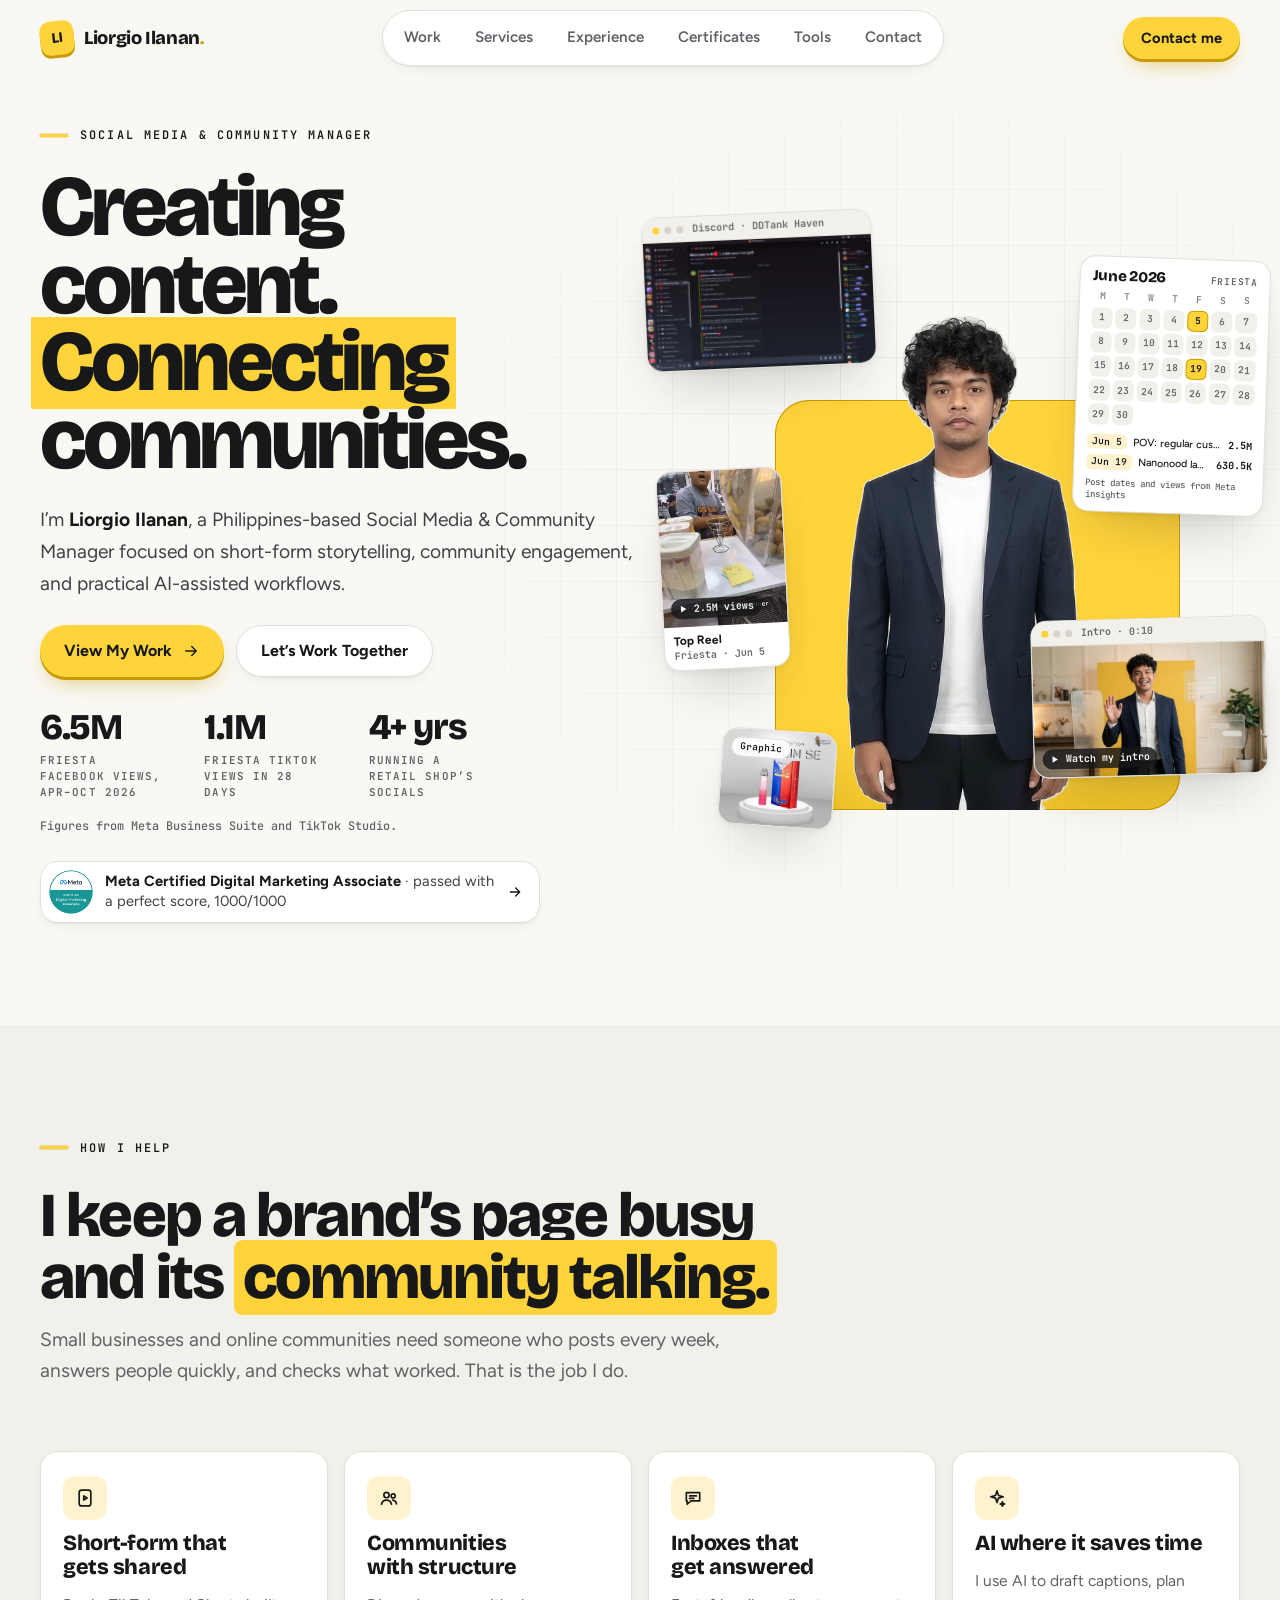
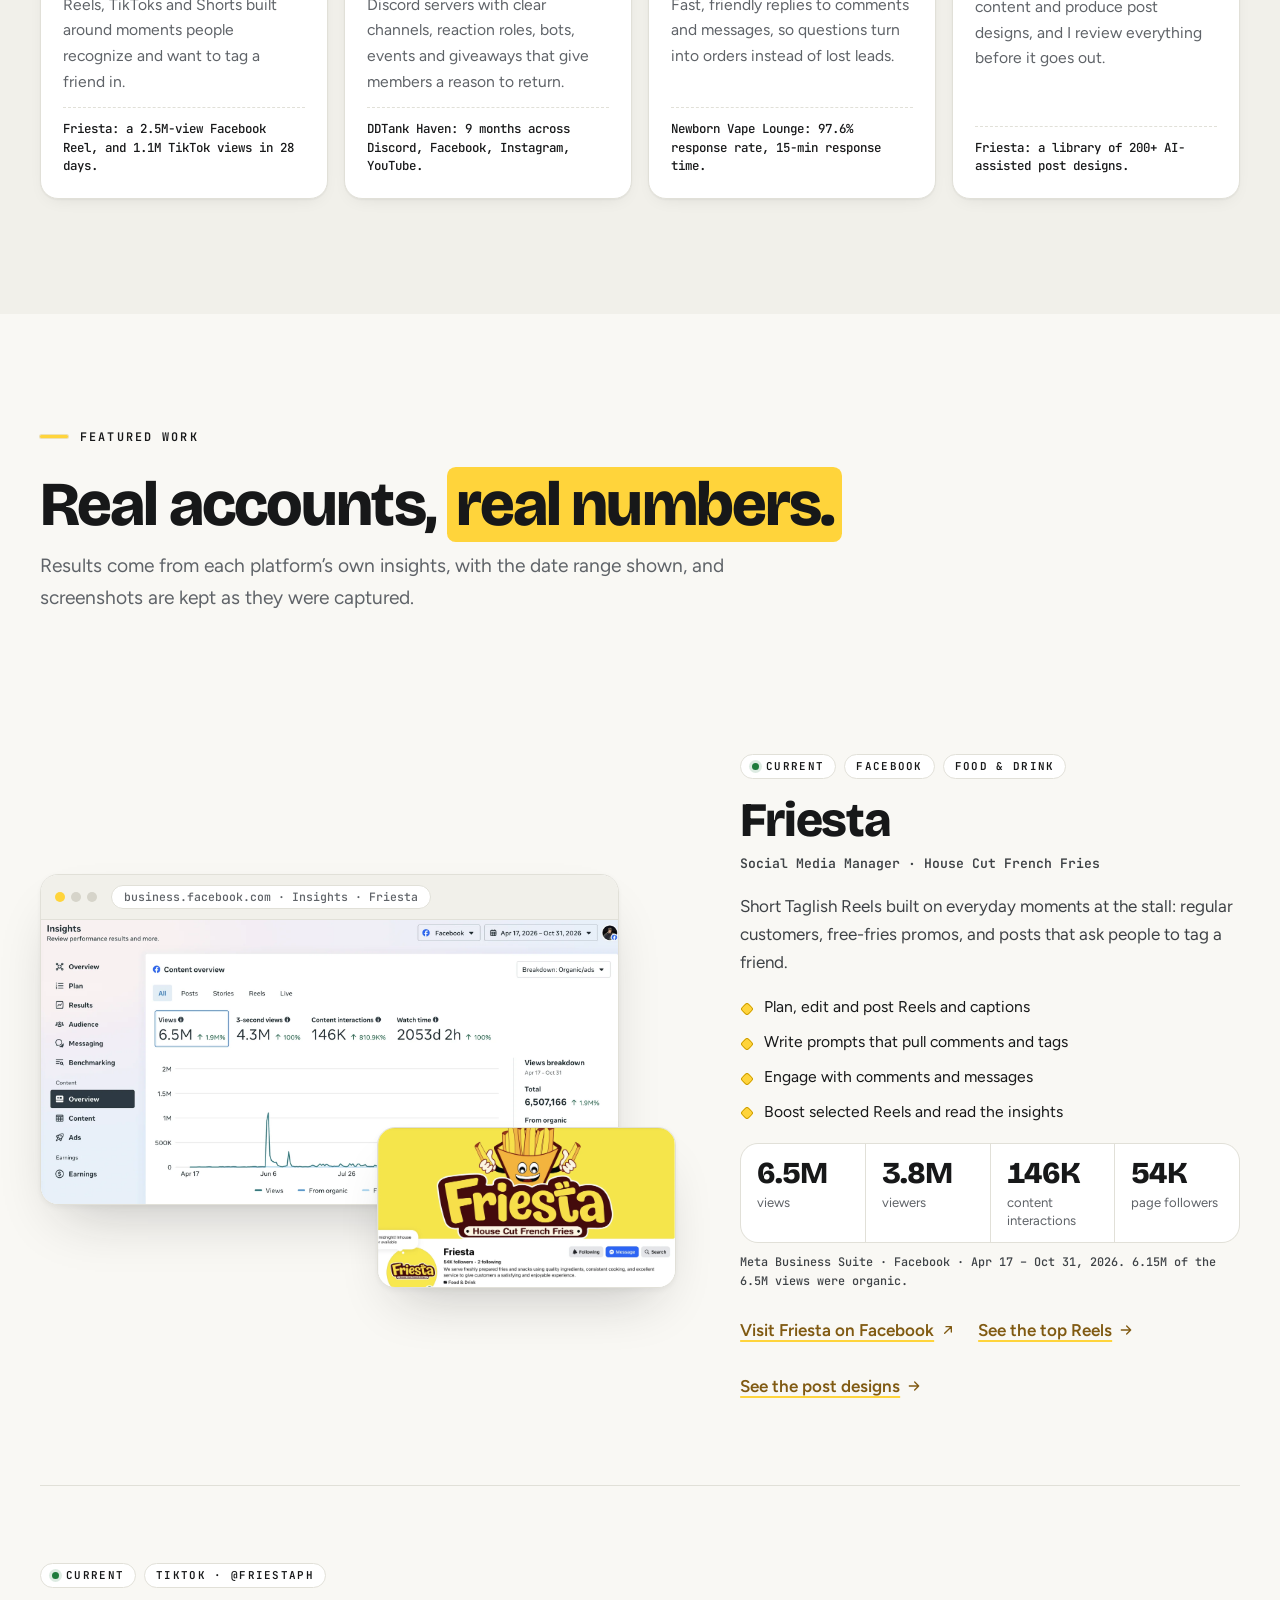
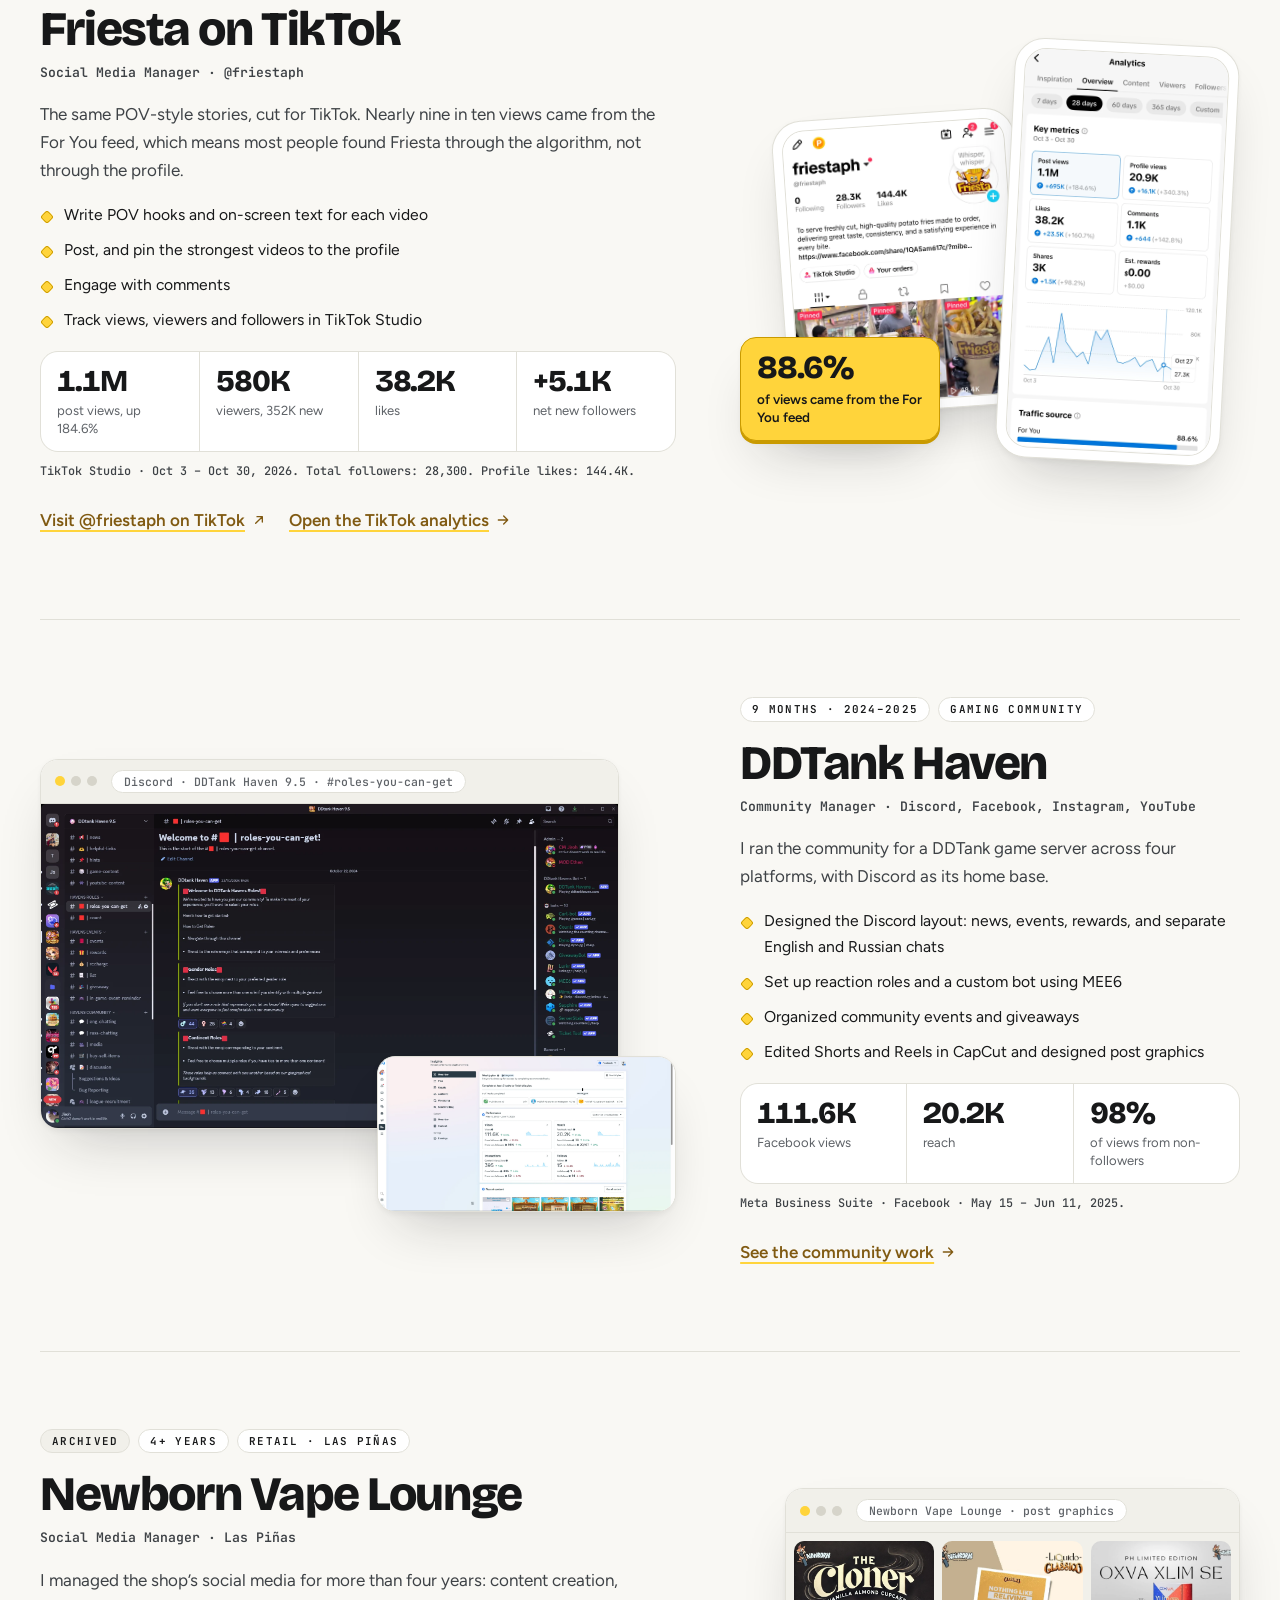
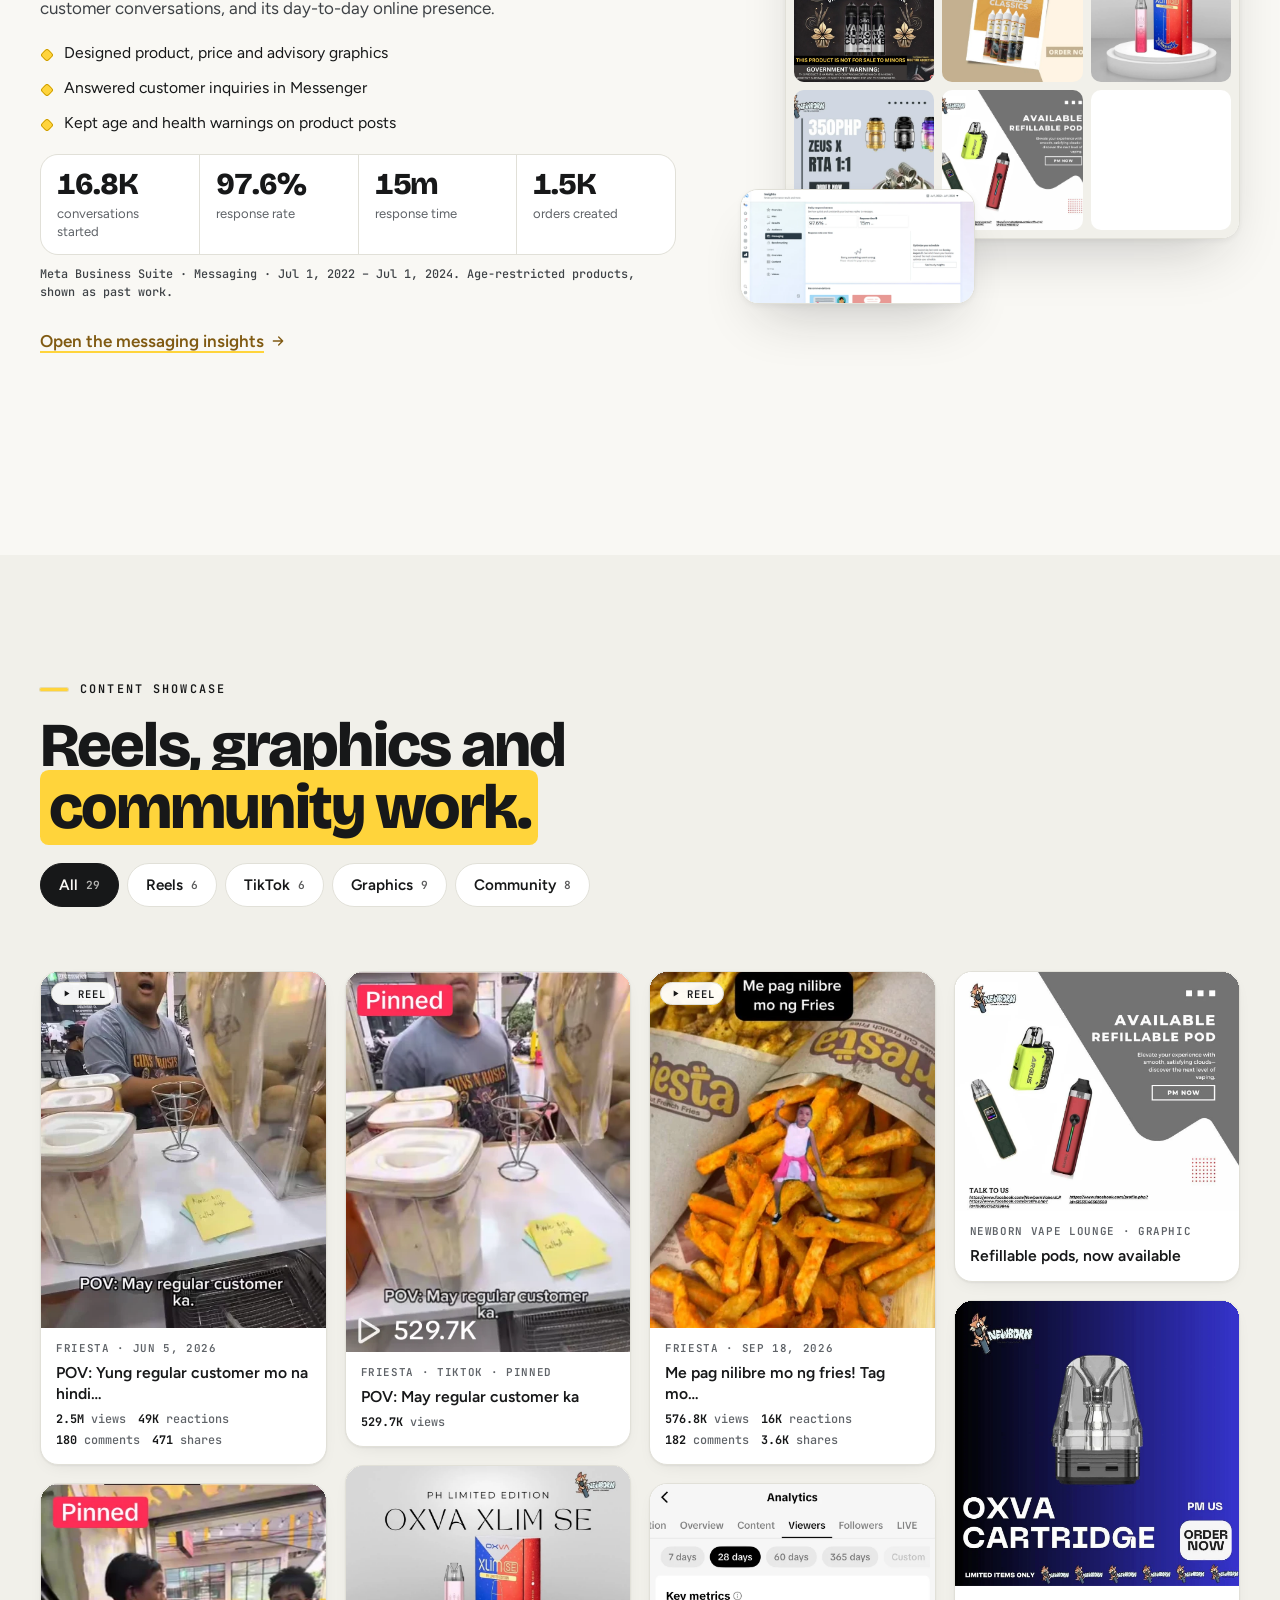
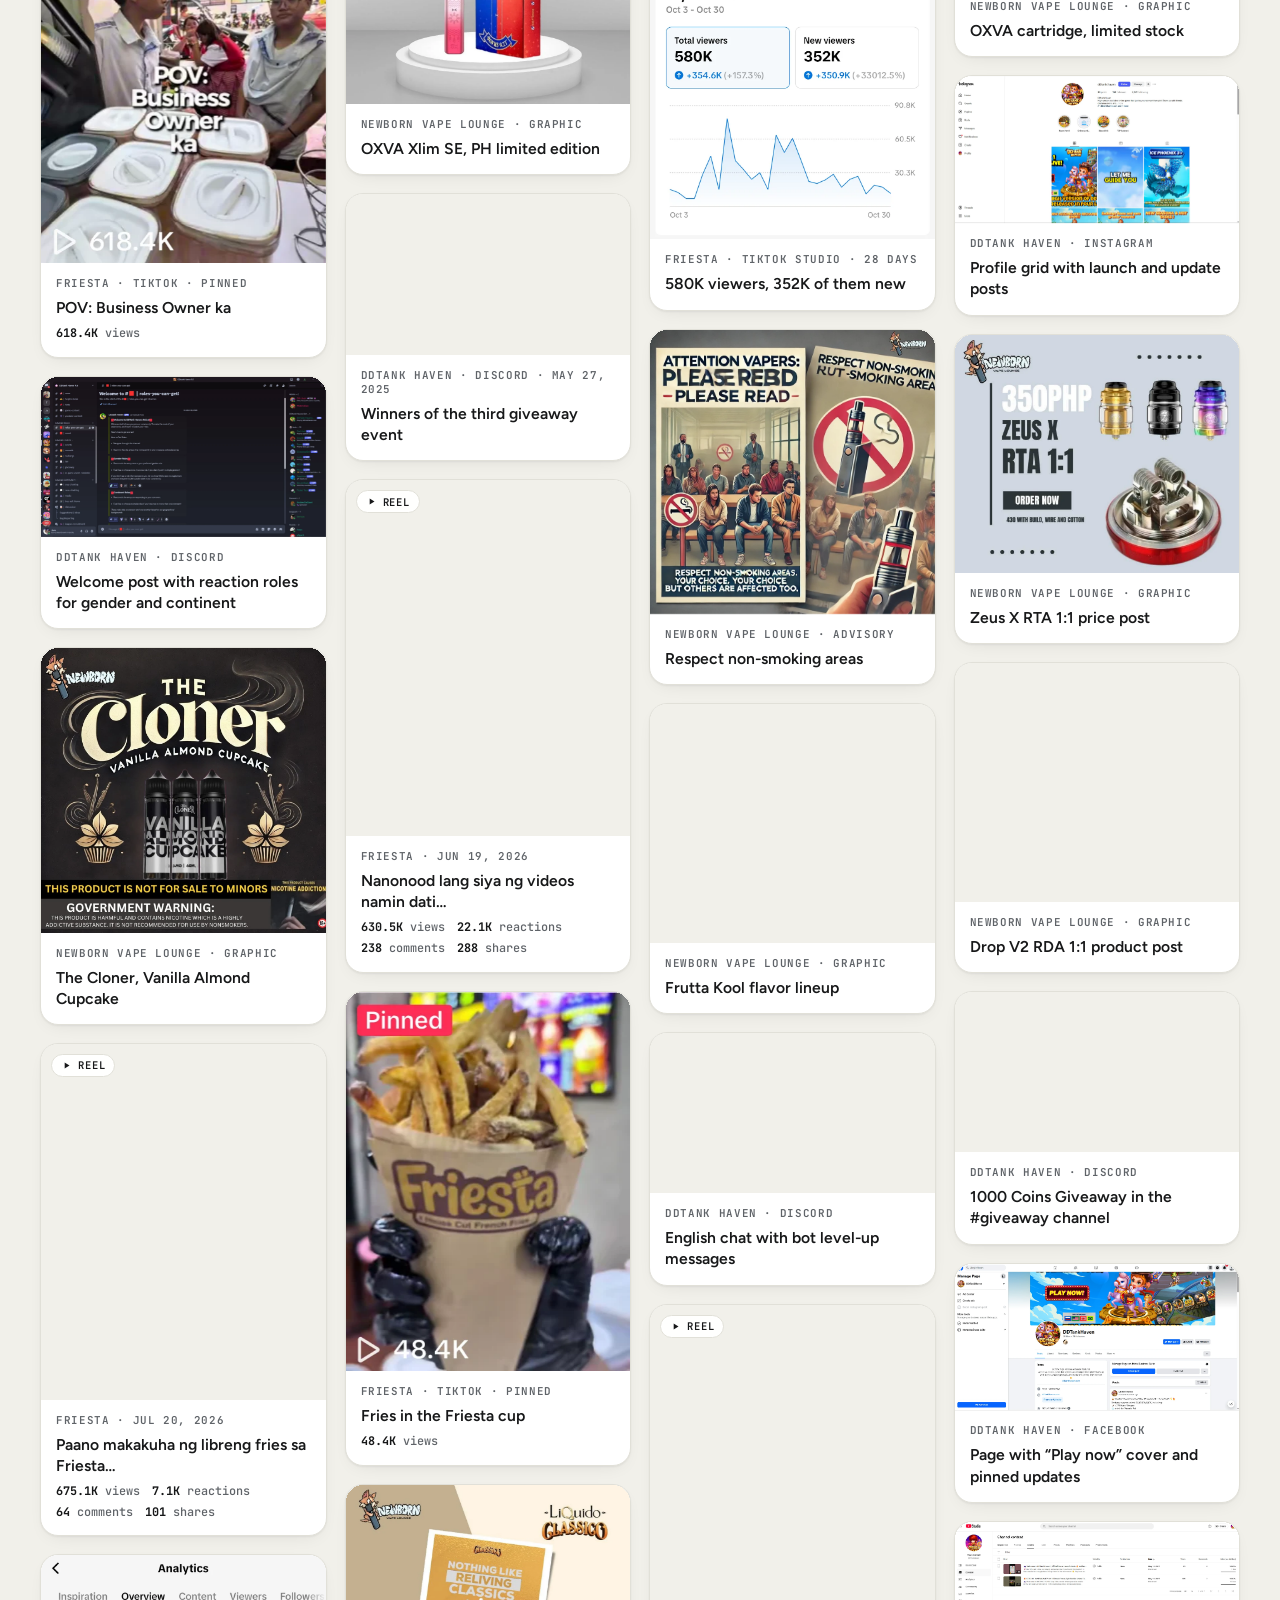
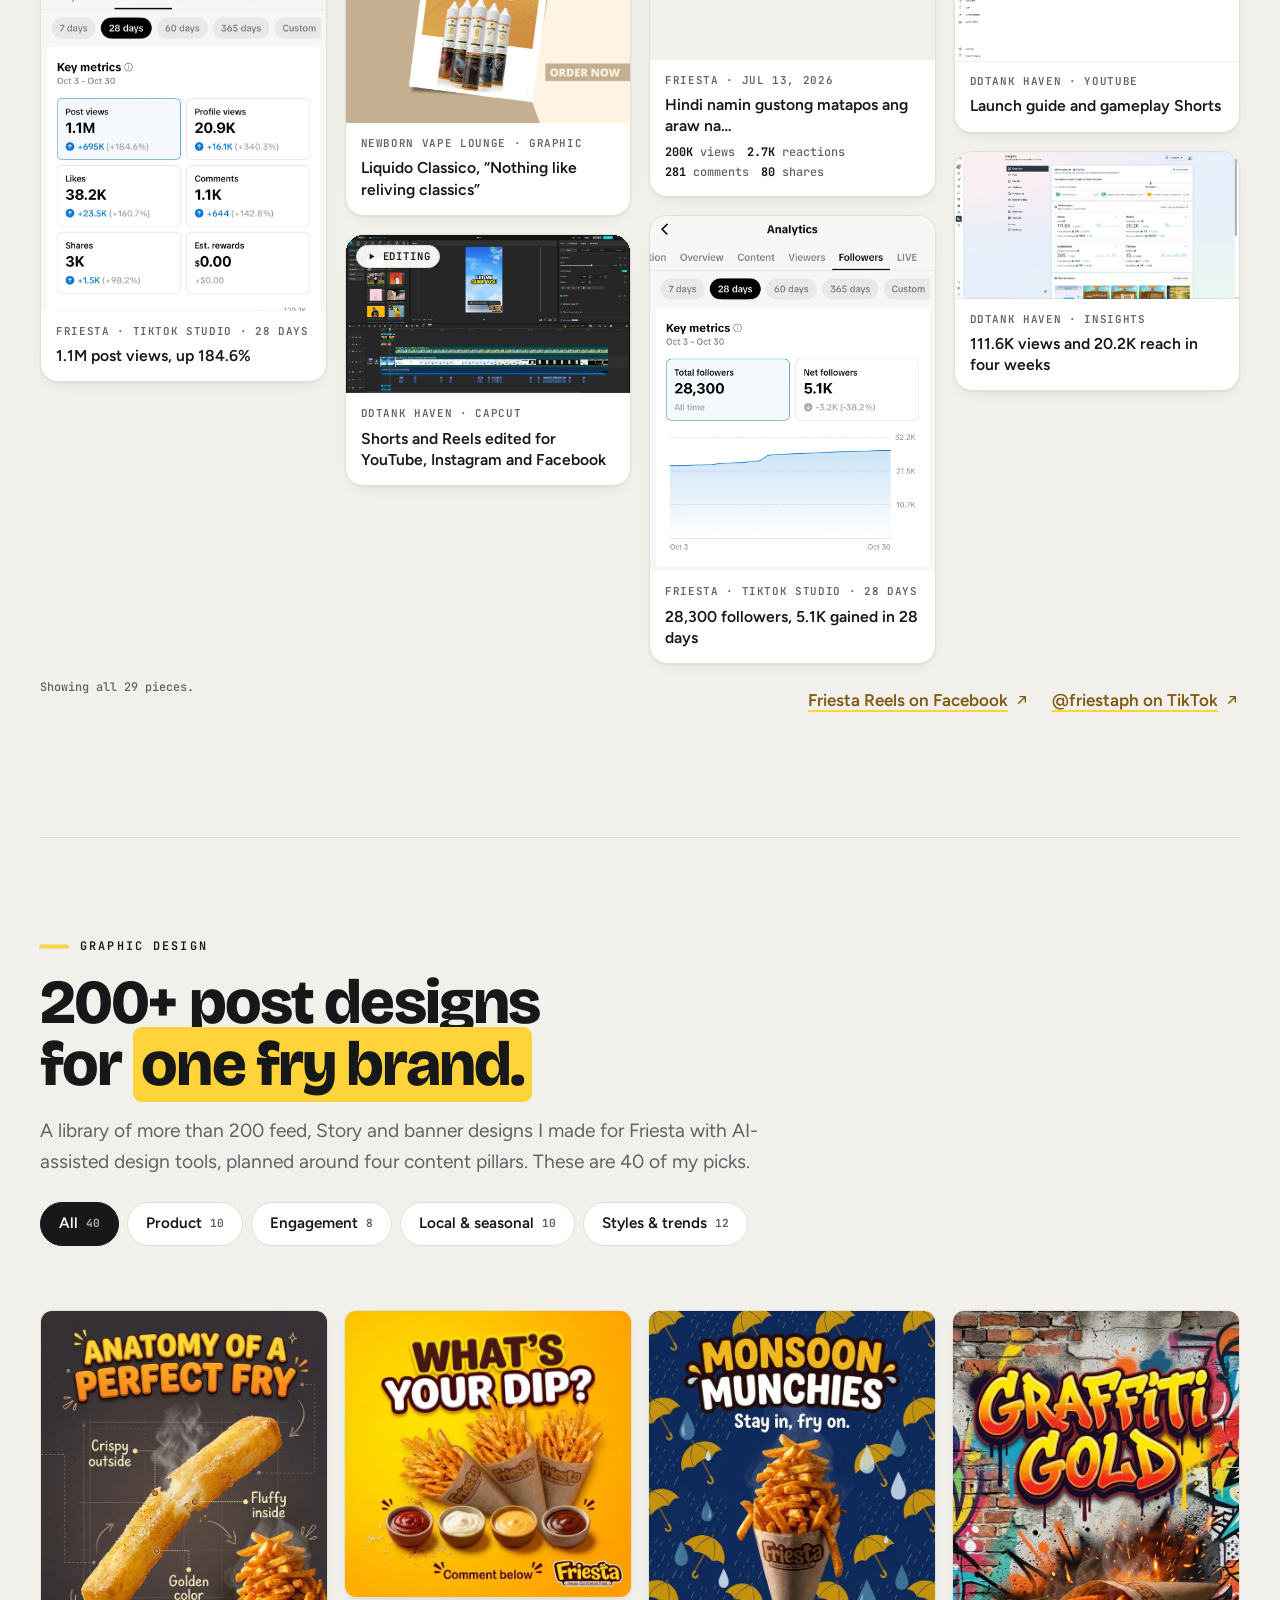
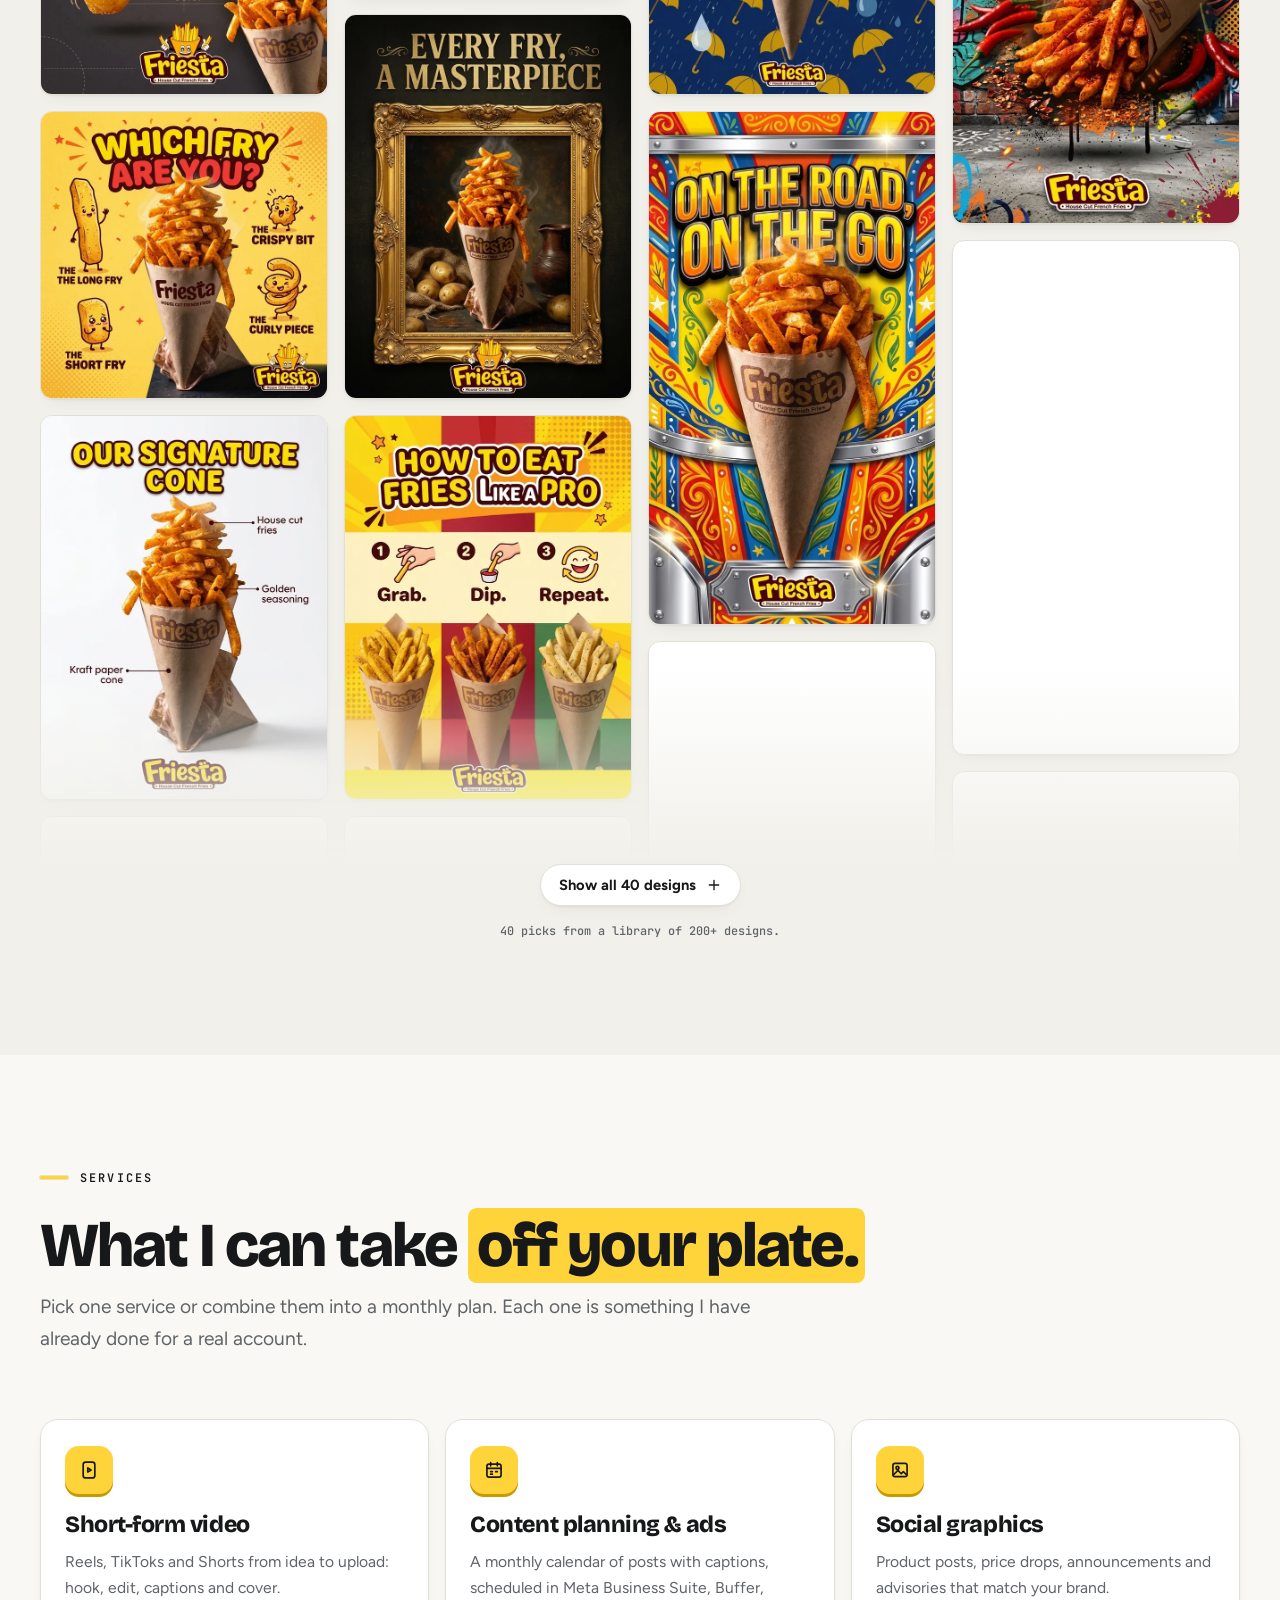
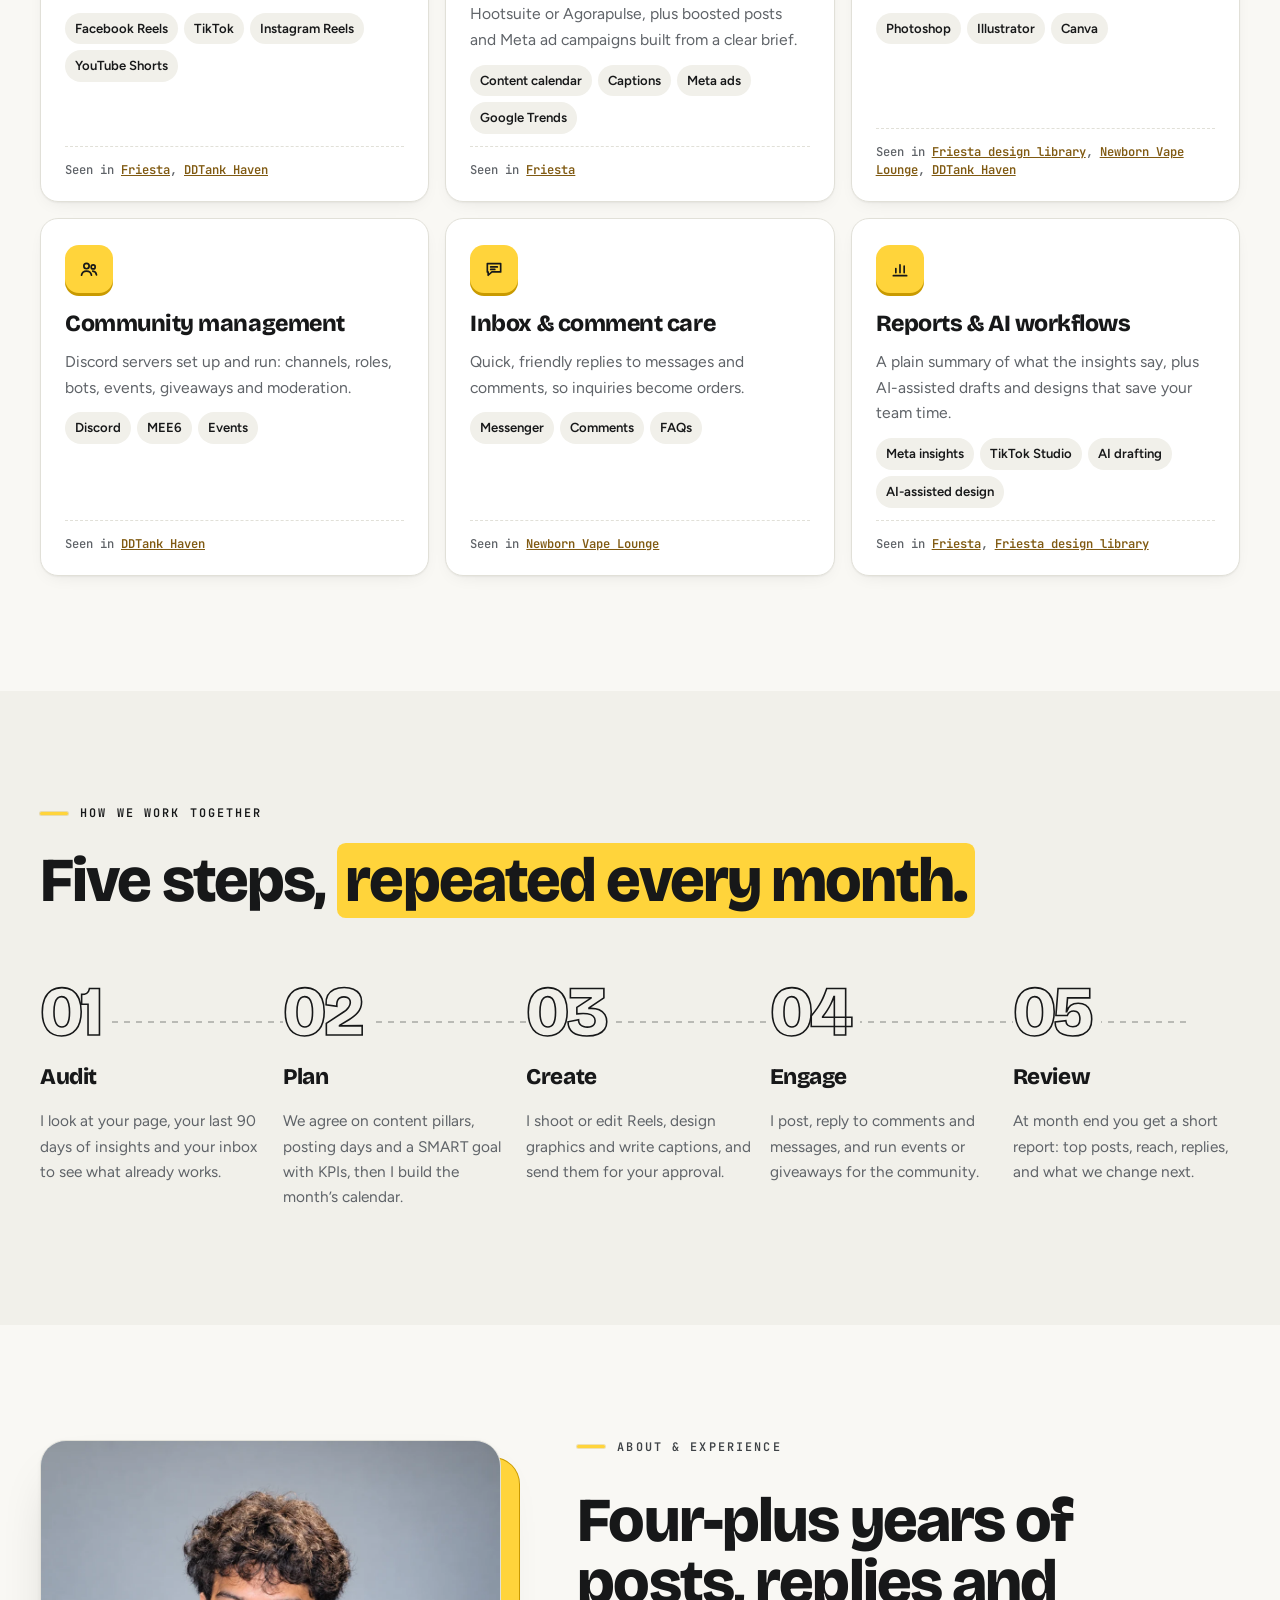
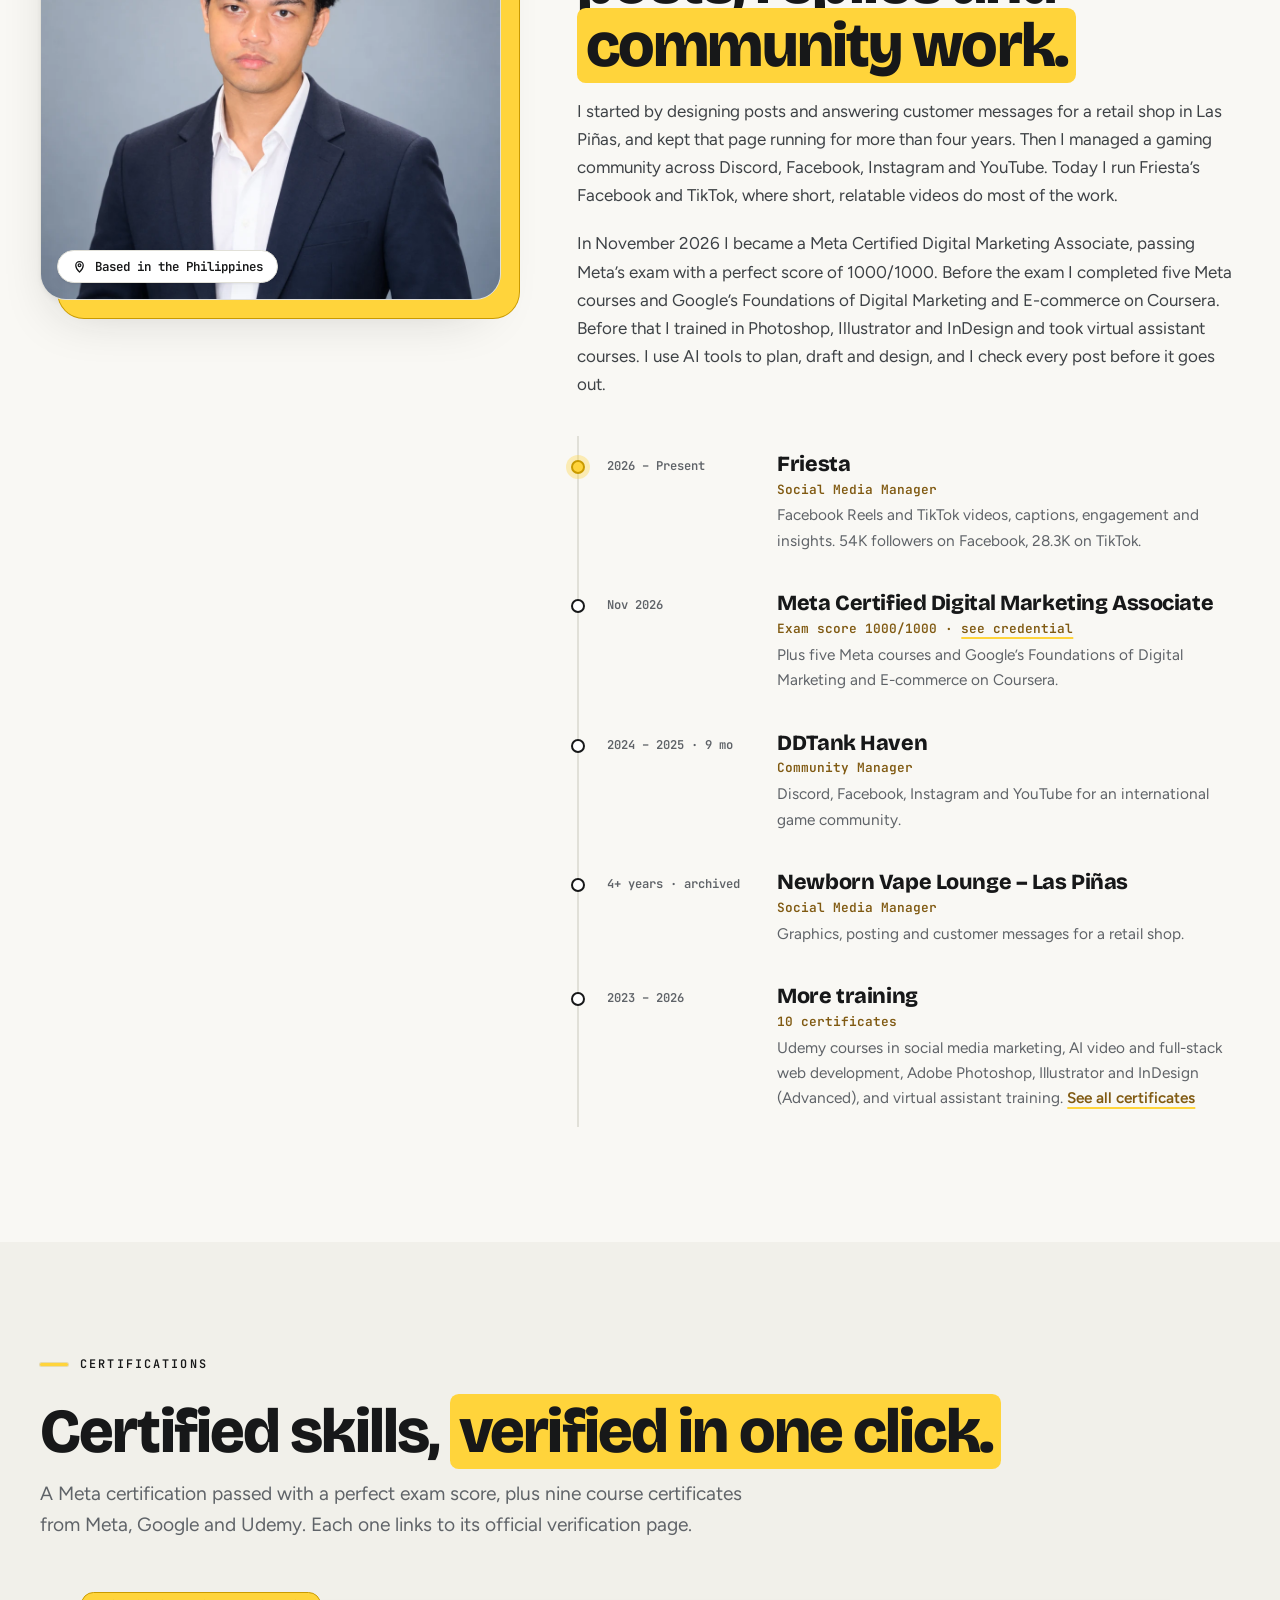
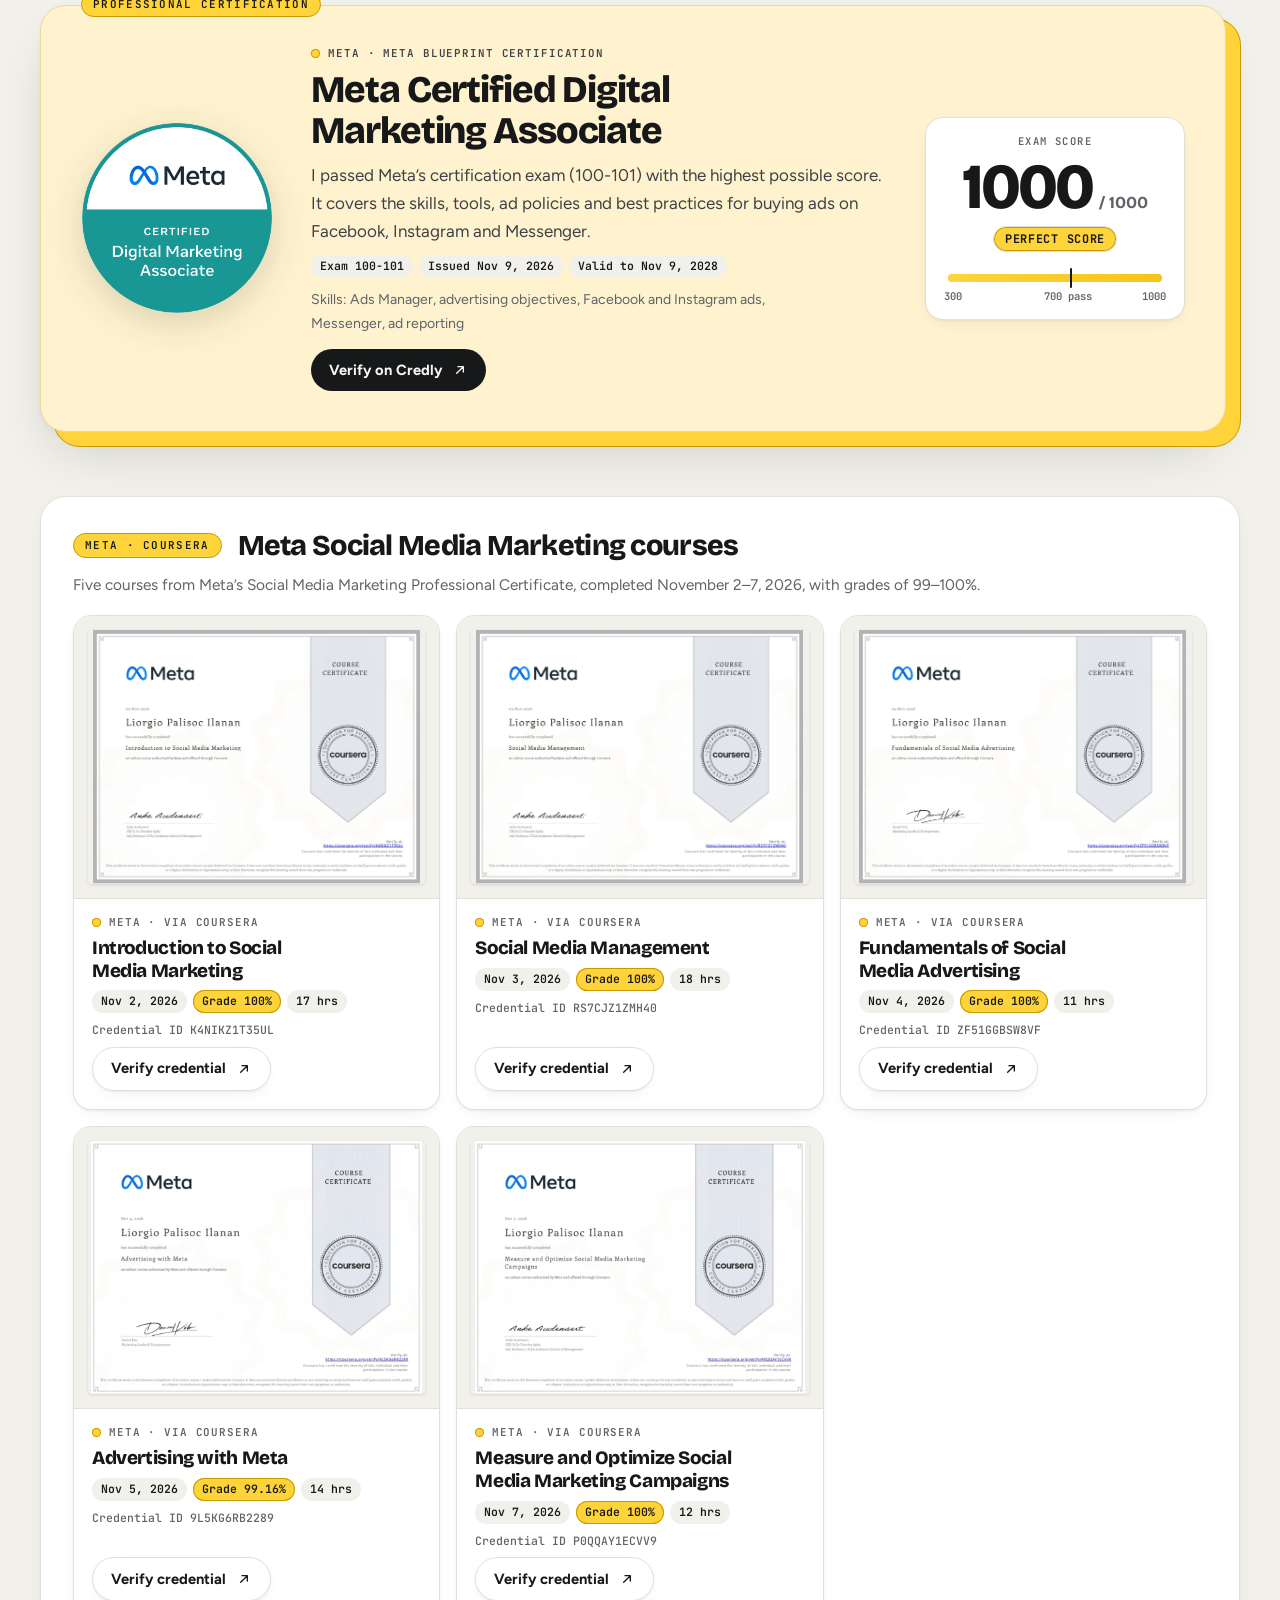
==== commit e8709992: "Make the hero a live cut-out of Liorgio waving The static portrait is replaced by a looping cut-out " ====
--- a/index.html
+++ b/index.html
@@ -29,7 +29,7 @@
 <meta name="twitter:description" content="Liorgio Ilanan, Meta Certified Digital Marketing Associate (1000/1000) and Philippines-based Social Media &amp; Community Manager: Reels with 6.5M+ views, Discord communities and Meta ads.">
 <meta name="twitter:image" content="https://raw.githubusercontent.com/Jiyoilnn/liorgio-smm-portfolio/main/og-image.jpg">
 <meta name="twitter:image:alt" content="Liorgio Ilanan, Social Media &amp; Community Manager">
-<link rel="preload" as="image" href="img/portrait-pro.webp" type="image/webp" fetchpriority="high">
+<link rel="preload" as="image" href="img/me-still.webp" type="image/webp" fetchpriority="high">
 <script type="application/ld+json">{"@context":"https://schema.org","@graph":[{"@type":"WebSite","@id":"https://liorgioilanan.com/#website","url":"https://liorgioilanan.com/","name":"Liorgio Ilanan","inLanguage":"en","publisher":{"@id":"https://liorgioilanan.com/#person"}},{"@type":"ProfilePage","@id":"https://liorgioilanan.com/#profile","url":"https://liorgioilanan.com/","name":"Liorgio Ilanan | Social Media & Community Manager","isPartOf":{"@id":"https://liorgioilanan.com/#website"},"mainEntity":{"@id":"https://liorgioilanan.com/#person"},"dateModified":"2026-11-12","inLanguage":"en","primaryImageOfPage":{"@type":"ImageObject","url":"https://raw.githubusercontent.com/Jiyoilnn/liorgio-smm-portfolio/main/og-image.jpg","width":1200,"height":630}},{"@type":"Person","@id":"https://liorgioilanan.com/#person","name":"Liorgio Ilanan","givenName":"Liorgio","familyName":"Ilanan","jobTitle":"Social Media & Community Manager","award":"Meta Certified Digital Marketing Associate, exam score 1000/1000 (2026)","description":"Philippines-based Social Media & Community Manager: short-form Reels and TikToks, Discord communities, Meta ads and AI-assisted workflows.","url":"https://liorgioilanan.com/","image":"https://liorgioilanan.com/img/portrait-pro.webp","email":"mailto:ilananliorgio@gmail.com","address":{"@type":"PostalAddress","addressCountry":"PH"},"nationality":{"@type":"Country","name":"Philippines"},"worksFor":{"@type":"Organization","name":"Friesta","url":"https://www.facebook.com/profile.php?id=61585217476229"},"sameAs":["https://www.linkedin.com/in/liorgio-ilanan","https://www.upwork.com/freelancers/~018c248bba4673e37d","https://v2.onlinejobs.ph/jobseekers/info/3665353","https://github.com/Jiyoilnn"],"knowsAbout":["Social media management","Community management","Social media marketing","Social media advertising","Meta ads","Facebook Reels","TikTok marketing","Short-form video editing","Graphic design","Social media graphic design","Content planning","Discord community building","Customer personas","SMART goals and KPIs","Canva","Adobe Photoshop","CapCut","AI-assisted content workflows","Meta Ads Manager","Digital marketing","E-commerce marketing"],"hasCredential":[{"@type":"EducationalOccupationalCredential","name":"Meta Certified Digital Marketing Associate","credentialCategory":"Professional certification","educationalLevel":"Foundational","recognizedBy":{"@type":"Organization","name":"Meta"},"dateCreated":"2026-11-09","expires":"2028-11-09","url":"https://www.credly.com/badges/5b8d62da-4c95-43b2-bea7-99fc46a43070"},{"@type":"EducationalOccupationalCredential","name":"Introduction to Social Media Marketing","credentialCategory":"Course certificate","recognizedBy":{"@type":"Organization","name":"Meta"},"dateCreated":"2026-11-02","url":"https://coursera.org/share/1d00c72ac7eb42945563c8f54d3f9191"},{"@type":"EducationalOccupationalCredential","name":"Social Media Management","credentialCategory":"Course certificate","recognizedBy":{"@type":"Organization","name":"Meta"},"dateCreated":"2026-11-03","url":"https://coursera.org/share/b754c3d46e3225a2e65d7e848dc73378"},{"@type":"EducationalOccupationalCredential","name":"Fundamentals of Social Media Advertising","credentialCategory":"Course certificate","recognizedBy":{"@type":"Organization","name":"Meta"},"dateCreated":"2026-11-04","url":"https://coursera.org/share/e082be98833d5337c306645c3e685431"},{"@type":"EducationalOccupationalCredential","name":"Advertising with Meta","credentialCategory":"Course certificate","recognizedBy":{"@type":"Organization","name":"Meta"},"dateCreated":"2026-11-05","url":"https://www.coursera.org/account/accomplishments/verify/9L5KG6RB2289"},{"@type":"EducationalOccupationalCredential","name":"Measure and Optimize Social Media Marketing Campaigns","credentialCategory":"Course certificate","recognizedBy":{"@type":"Organization","name":"Meta"},"dateCreated":"2026-11-07","url":"https://www.coursera.org/account/accomplishments/verify/P0QQAY1ECVV9"},{"@type":"EducationalOccupationalCredential","name":"Foundations of Digital Marketing and E-commerce","credentialCategory":"Course certificate","recognizedBy":{"@type":"Organization","name":"Google"},"dateCreated":"2026-11-10","url":"https://www.coursera.org/account/accomplishments/verify/EMCQO0DBEZF2"},{"@type":"EducationalOccupationalCredential","name":"The Social Media Marketing & Management Masterclass 2025","credentialCategory":"Course certificate","recognizedBy":{"@type":"Organization","name":"Udemy"},"dateCreated":"2025-04-15","url":"https://www.udemy.com/certificate/UC-6531b0bb-ba68-4fcd-bc8c-ffa4515a23b5/"},{"@type":"EducationalOccupationalCredential","name":"AI Video School Complete Beginner to Pro: Veo Seedance Kling","credentialCategory":"Course certificate","recognizedBy":{"@type":"Organization","name":"Udemy"},"dateCreated":"2026-11-01","url":"https://www.udemy.com/certificate/UC-a02007f5-c602-4818-bde3-668a7e26f93d/"},{"@type":"EducationalOccupationalCredential","name":"The Complete Full-Stack Web Development Bootcamp","credentialCategory":"Course certificate","recognizedBy":{"@type":"Organization","name":"Udemy"},"dateCreated":"2026-11-01","url":"https://www.udemy.com/certificate/UC-0f1fd71c-2bf9-4b28-b87f-2b19cbdd0c32/"}]},{"@type":"FAQPage","@id":"https://liorgioilanan.com/#faq","mainEntity":[{"@type":"Question","name":"Which platforms do you manage?","acceptedAnswer":{"@type":"Answer","text":"Facebook, TikTok, Instagram, YouTube Shorts and Discord. Most of my results so far come from Facebook Reels, TikTok videos and Discord communities."}},{"@type":"Question","name":"Do you create the content, or only post it?","acceptedAnswer":{"@type":"Answer","text":"Both. I edit Reels and Shorts in CapCut, design graphics in Photoshop, Illustrator or Canva, write the captions, and then post and schedule them."}},{"@type":"Question","name":"Can you set up and run a Discord server?","acceptedAnswer":{"@type":"Answer","text":"Yes. For DDTank Haven I designed the channel layout, set up reaction roles and a custom bot with MEE6, and organized events and giveaways."}},{"@type":"Question","name":"Do you have social media certifications?","acceptedAnswer":{"@type":"Answer","text":"Yes. I’m a Meta Certified Digital Marketing Associate: I passed Meta’s 100-101 exam on November 9, 2026 with a perfect score of 1000 out of 1000. I also completed five Meta courses on Coursera, from Introduction to Social Media Marketing to Measure and Optimize Social Media Marketing Campaigns, plus Google’s Foundations of Digital Marketing and E-commerce, and Udemy courses in social media marketing, AI video and web development. Every certificate on this page links to its verification page."}},{"@type":"Question","name":"Can you run Facebook ads?","acceptedAnswer":{"@type":"Answer","text":"Yes. I’m Meta Certified in buying ads on Facebook, Instagram and Messenger. I boost Friesta’s strongest Reels, and I can plan full campaigns from a creative brief: audience, offer, budget, SMART goal and KPIs, then the ad creative and copy."}},{"@type":"Question","name":"How do you use AI in your work?","acceptedAnswer":{"@type":"Answer","text":"I use Claude, ChatGPT Codex, Gemini and Meta AI for planning, first drafts of captions and ideas, and AI-assisted post designs such as the Friesta design library. I review and edit everything myself before it is published."}},{"@type":"Question","name":"Are the numbers on this page real?","acceptedAnswer":{"@type":"Answer","text":"Yes. They come from Meta Business Suite and TikTok Studio, and the date range is shown next to each one. You can open the original screenshots on this page."}},{"@type":"Question","name":"How do we get started?","acceptedAnswer":{"@type":"Answer","text":"Send me your page or server link, your goals, and what has been hard to keep up with. I will reply with what I would change first and how I would plan the first month."}}]}]}</script>
 <style>
 /* base reset for the standalone site */
@@ -161,16 +161,19 @@
 
 /* stage: yellow portrait panel + floating work */
 .stage{position:relative;aspect-ratio:1/1.04;container-type:inline-size;width:100%}
-.stage-panel{position:absolute;left:11%;right:3%;bottom:0;aspect-ratio:1;border-radius:34px;background:#C3CBD5;overflow:hidden;box-shadow:-22px -22px 0 var(--sun),-22px -22px 0 1px var(--sun-ledge),var(--shadow-lg)}
-.stage-panel::after{content:"";position:absolute;inset:0;z-index:2;border-radius:inherit;box-shadow:inset 0 0 0 1px rgba(23,24,25,.08);pointer-events:none}
-.portrait{position:absolute;inset:0;width:100%;height:100%;object-fit:cover;z-index:1}
+.stage-me{position:absolute;inset:0}
+.stage-panel{position:absolute;left:15%;right:11%;bottom:0;height:72%;border-radius:34px;background:var(--sun);box-shadow:inset 0 0 0 1px var(--sun-ledge),inset 0 -90px 80px -60px rgba(201,154,0,.35)}
+.me{position:absolute;left:50%;bottom:0;height:98%;width:auto;max-width:none;aspect-ratio:9/10;translate:-52% 0;z-index:1;pointer-events:none}
+.me-live{opacity:0}
+.stage-me.is-live .me-live{opacity:1}
+.stage-me.is-live .me-still{opacity:0}
 .float{position:absolute;z-index:2;display:block;text-align:left;background:var(--card);border:1px solid var(--line);border-radius:16px;box-shadow:var(--shadow-lg);overflow:hidden;translate:calc(var(--mx,0) * var(--d,8) * 1px) calc(var(--my,0) * var(--d,8) * 1px);transition:translate .5s cubic-bezier(.2,.7,.2,1),scale .25s,box-shadow .25s}
 button.float:hover,button.float:focus-visible{scale:1.04;box-shadow:0 2px 6px rgba(23,24,25,.06),0 34px 60px -20px rgba(23,24,25,.32);z-index:3}
 .fbar{display:flex;align-items:center;gap:5px;padding:7px 10px;border-bottom:1px solid var(--line);background:var(--alt);font:600 10px/1 var(--mono);color:var(--muted);white-space:nowrap;overflow:hidden}
 .fbar i{width:7px;height:7px;border-radius:50%;background:var(--dot);flex:none}
 .fbar i:first-child{background:var(--sun)}
 .fbar span{margin-left:4px;overflow:hidden;text-overflow:ellipsis}
-.f-discord{left:-3%;top:-4%;width:47%;rotate:-2.5deg;--d:14}
+.f-discord{left:-9%;top:-5%;width:42%;rotate:-2.5deg;--d:14}
 .f-cal{right:-5%;top:3%;width:35%;rotate:2deg;--d:10;padding:12px 12px 10px}
 .f-reel{left:-6%;top:40%;width:23%;rotate:-3deg;--d:18}
 .f-design{left:5%;bottom:-3%;width:21%;rotate:4deg;--d:9}
@@ -221,7 +224,8 @@
   .stats{grid-template-columns:repeat(3,minmax(0,1fr));gap:14px}
   .stats span{font-size:.6rem;letter-spacing:.06em}
   .stage{aspect-ratio:auto;display:grid;grid-template-columns:repeat(2,minmax(0,1fr));gap:12px;max-width:none}
-  .stage-panel{position:relative;inset:auto;grid-column:1/-1;aspect-ratio:1;border-radius:26px;margin:12px 0 0 12px;box-shadow:-12px -12px 0 var(--sun),-12px -12px 0 1px var(--sun-ledge),var(--shadow-lg)}
+  .stage-me{position:relative;inset:auto;grid-column:1/-1;aspect-ratio:1/1.02}
+  .stage-panel{left:5%;right:5%;height:74%;border-radius:26px}
   .float{position:relative;inset:auto;width:auto;rotate:none;translate:none;animation:none!important}
   .f-reel{order:1}.f-cal{order:2}.f-discord{order:3;grid-column:1/-1}.f-design{order:4}.f-post{order:5}
   .f-cal .cal-list{font-size:11.5px}
@@ -644,8 +648,10 @@
     </div>
 
     <div class="stage" id="stage">
-      <div class="stage-panel">
-        <img class="portrait" src="img/portrait-pro.webp" width="1100" height="1100" alt="Liorgio Ilanan in a navy blazer and white shirt" fetchpriority="high">
+      <div class="stage-me" id="stage-me">
+        <div class="stage-panel" aria-hidden="true"></div>
+        <img class="me me-still" src="img/me-still.webp" width="720" height="800" alt="Liorgio Ilanan in a navy blazer, standing and smiling" fetchpriority="high">
+        <canvas class="me me-live" id="me" width="720" height="800" aria-hidden="true"></canvas>
       </div>
 
       <button class="float f-discord zoom" type="button" data-full="img/ddt-discord-1.webp" data-group="hero" data-cap="DDTank Haven Discord: the #roles-you-can-get channel with reaction roles for gender and continent.">
@@ -1548,6 +1554,46 @@
   };
   chips.forEach((c) => c.addEventListener('click', () => applyFilter(c.dataset.filter)));
   $$('[data-filter-jump]').forEach((a) => a.addEventListener('click', () => applyFilter(a.dataset.filterJump)));
+
+  /* hero: Liorgio himself, a looping cut-out video (colour on top, matte below) drawn with WebGL */
+  (() => {
+    const box = $('#stage-me'), cv = $('#me');
+    if (!box || !cv || matchMedia('(prefers-reduced-motion: reduce)').matches || (navigator.connection && navigator.connection.saveData)) return;
+    const gl = cv.getContext('webgl', { premultipliedAlpha: true, alpha: true, antialias: false });
+    if (!gl) return;
+    const sh = (t, src) => { const o = gl.createShader(t); gl.shaderSource(o, src); gl.compileShader(o); return o; };
+    const pr = gl.createProgram();
+    gl.attachShader(pr, sh(gl.VERTEX_SHADER, 'attribute vec2 p;varying vec2 v;void main(){v=vec2(p.x*.5+.5,.5-p.y*.5);gl_Position=vec4(p,0.,1.);}'));
+    gl.attachShader(pr, sh(gl.FRAGMENT_SHADER, 'precision mediump float;uniform sampler2D t;varying vec2 v;void main(){float y=clamp(v.y*.5,.001,.499);vec3 c=texture2D(t,vec2(v.x,y)).rgb;float a=texture2D(t,vec2(v.x,y+.5)).g;a=smoothstep(.04,.96,a);gl_FragColor=vec4(c*a,a);}'));
+    gl.linkProgram(pr);
+    if (!gl.getProgramParameter(pr, gl.LINK_STATUS)) return;
+    gl.useProgram(pr);
+    gl.bindBuffer(gl.ARRAY_BUFFER, gl.createBuffer());
+    gl.bufferData(gl.ARRAY_BUFFER, new Float32Array([-1, -1, 1, -1, -1, 1, 1, 1]), gl.STATIC_DRAW);
+    const loc = gl.getAttribLocation(pr, 'p');
+    gl.enableVertexAttribArray(loc); gl.vertexAttribPointer(loc, 2, gl.FLOAT, false, 0, 0);
+    gl.bindTexture(gl.TEXTURE_2D, gl.createTexture());
+    [gl.TEXTURE_WRAP_S, gl.TEXTURE_WRAP_T].forEach((k) => gl.texParameteri(gl.TEXTURE_2D, k, gl.CLAMP_TO_EDGE));
+    gl.texParameteri(gl.TEXTURE_2D, gl.TEXTURE_MIN_FILTER, gl.LINEAR);
+    gl.texParameteri(gl.TEXTURE_2D, gl.TEXTURE_MAG_FILTER, gl.LINEAR);
+    const v = document.createElement('video');
+    v.muted = true; v.loop = true; v.playsInline = true; v.preload = 'auto';
+    v.setAttribute('muted', ''); v.setAttribute('playsinline', '');
+    v.src = 'img/me-loop.mp4';
+    let live = false, seen = true;
+    const draw = () => {
+      if (v.readyState < 2) return;
+      try { gl.texImage2D(gl.TEXTURE_2D, 0, gl.RGBA, gl.RGBA, gl.UNSIGNED_BYTE, v); } catch (e) { return; }
+      gl.drawArrays(gl.TRIANGLE_STRIP, 0, 4);
+      if (!live) { live = true; box.classList.add('is-live'); }
+    };
+    const loop = () => { draw(); if (v.requestVideoFrameCallback) v.requestVideoFrameCallback(loop); else requestAnimationFrame(loop); };
+    const go = () => { if (seen && !document.hidden) v.play().catch(() => {}); else v.pause(); };
+    v.addEventListener('loadeddata', () => { loop(); go(); }, { once: true });
+    new IntersectionObserver(([e]) => { seen = e.isIntersecting; go(); }).observe(box);
+    document.addEventListener('visibilitychange', go);
+    cv.addEventListener('webglcontextlost', () => box.classList.remove('is-live'));
+  })();
 
   /* graphic design library: row-first masonry, pillar filter, show more */
   const gdWall = $('#gd-wall');
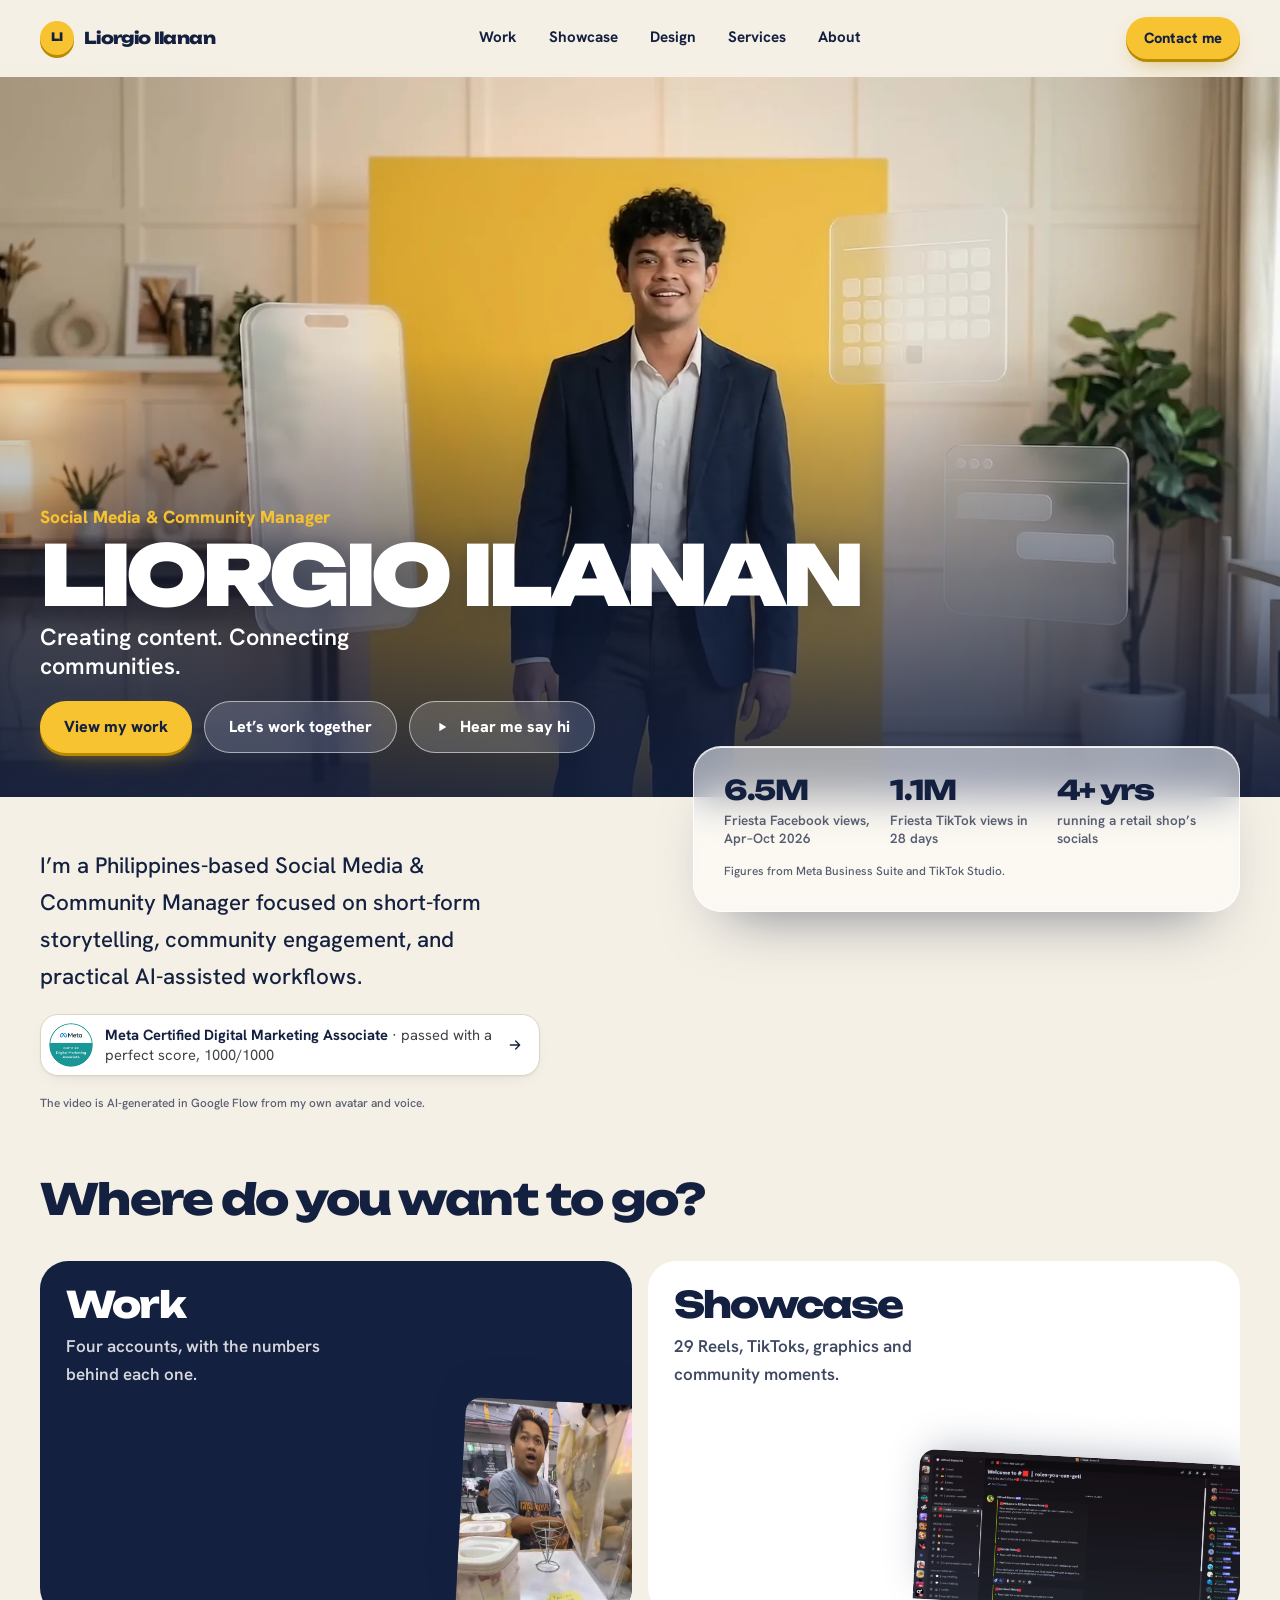
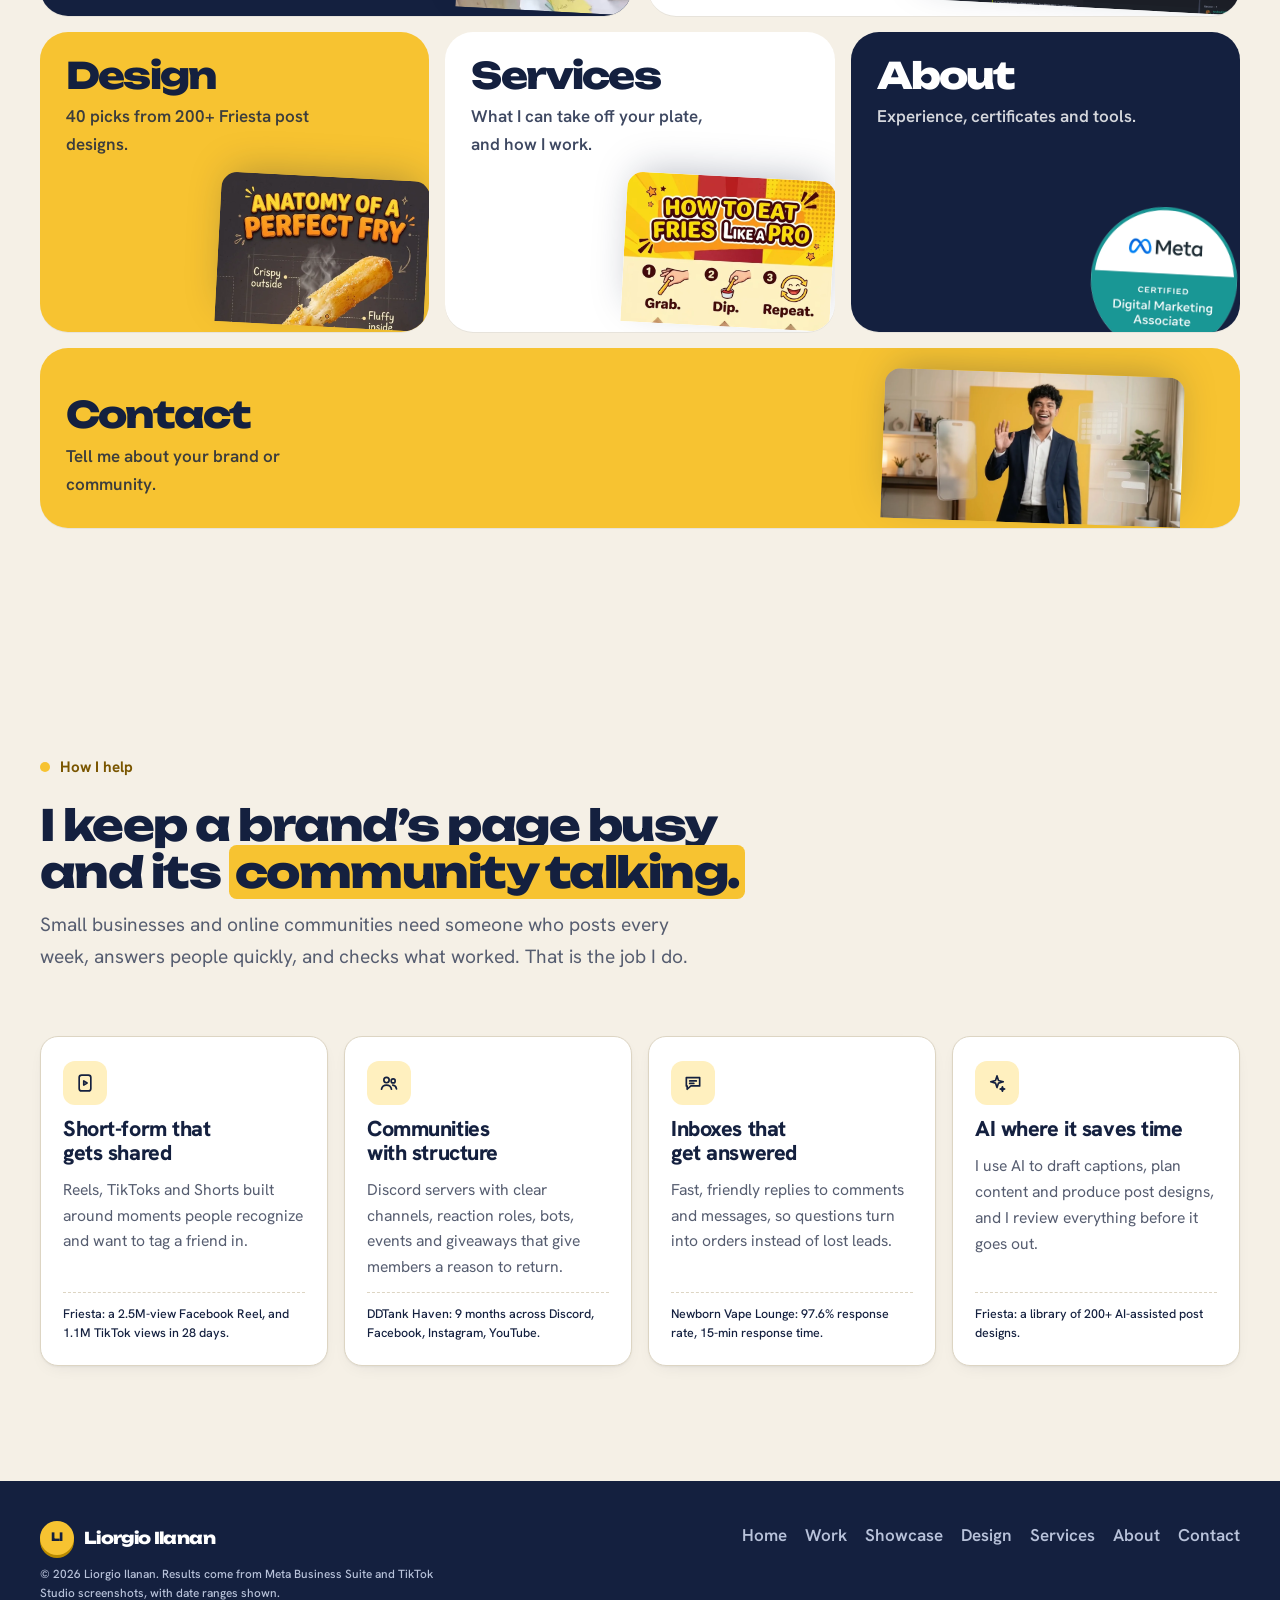
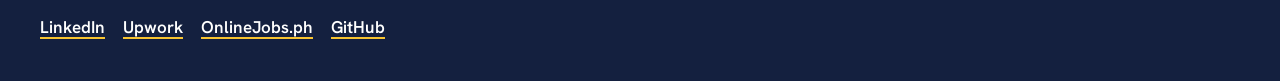
==== commit defb8790: "Rebuild the portfolio as a multi-page site around the studio video Home now opens on Liorgio's studi" ====
--- a/index.html
+++ b/index.html
@@ -6,7 +6,7 @@
 <title>Liorgio Ilanan | Meta Certified Social Media &amp; Community Manager (PH)</title>
 <meta name="description" content="Liorgio Ilanan, Meta Certified Digital Marketing Associate (1000/1000) and Philippines-based Social Media &amp; Community Manager: Reels with 6.5M+ views, Discord communities and Meta ads.">
 <meta name="robots" content="index, follow, max-image-preview:large">
-<meta name="theme-color" content="#F9F8F4">
+<meta name="theme-color" content="#F5F0E6">
 <meta name="author" content="Liorgio Ilanan">
 <link rel="canonical" href="https://liorgioilanan.com/">
 <link rel="icon" href="/favicon.svg" type="image/svg+xml">
@@ -19,8 +19,6 @@
 <meta property="og:description" content="Liorgio Ilanan, Meta Certified Digital Marketing Associate (1000/1000) and Philippines-based Social Media &amp; Community Manager: Reels with 6.5M+ views, Discord communities and Meta ads.">
 <meta property="og:url" content="https://liorgioilanan.com/">
 <meta property="og:image" content="https://raw.githubusercontent.com/Jiyoilnn/liorgio-smm-portfolio/main/og-image.jpg">
-<meta property="og:image:secure_url" content="https://raw.githubusercontent.com/Jiyoilnn/liorgio-smm-portfolio/main/og-image.jpg">
-<meta property="og:image:type" content="image/jpeg">
 <meta property="og:image:alt" content="Liorgio Ilanan, Social Media &amp; Community Manager">
 <meta property="og:image:width" content="1200">
 <meta property="og:image:height" content="630">
@@ -28,547 +26,14 @@
 <meta name="twitter:title" content="Liorgio Ilanan | Meta Certified Social Media &amp; Community Manager (PH)">
 <meta name="twitter:description" content="Liorgio Ilanan, Meta Certified Digital Marketing Associate (1000/1000) and Philippines-based Social Media &amp; Community Manager: Reels with 6.5M+ views, Discord communities and Meta ads.">
 <meta name="twitter:image" content="https://raw.githubusercontent.com/Jiyoilnn/liorgio-smm-portfolio/main/og-image.jpg">
-<meta name="twitter:image:alt" content="Liorgio Ilanan, Social Media &amp; Community Manager">
-<link rel="preload" as="image" href="img/me-still.webp" type="image/webp" fetchpriority="high">
-<script type="application/ld+json">{"@context":"https://schema.org","@graph":[{"@type":"WebSite","@id":"https://liorgioilanan.com/#website","url":"https://liorgioilanan.com/","name":"Liorgio Ilanan","inLanguage":"en","publisher":{"@id":"https://liorgioilanan.com/#person"}},{"@type":"ProfilePage","@id":"https://liorgioilanan.com/#profile","url":"https://liorgioilanan.com/","name":"Liorgio Ilanan | Social Media & Community Manager","isPartOf":{"@id":"https://liorgioilanan.com/#website"},"mainEntity":{"@id":"https://liorgioilanan.com/#person"},"dateModified":"2026-11-12","inLanguage":"en","primaryImageOfPage":{"@type":"ImageObject","url":"https://raw.githubusercontent.com/Jiyoilnn/liorgio-smm-portfolio/main/og-image.jpg","width":1200,"height":630}},{"@type":"Person","@id":"https://liorgioilanan.com/#person","name":"Liorgio Ilanan","givenName":"Liorgio","familyName":"Ilanan","jobTitle":"Social Media & Community Manager","award":"Meta Certified Digital Marketing Associate, exam score 1000/1000 (2026)","description":"Philippines-based Social Media & Community Manager: short-form Reels and TikToks, Discord communities, Meta ads and AI-assisted workflows.","url":"https://liorgioilanan.com/","image":"https://liorgioilanan.com/img/portrait-pro.webp","email":"mailto:ilananliorgio@gmail.com","address":{"@type":"PostalAddress","addressCountry":"PH"},"nationality":{"@type":"Country","name":"Philippines"},"worksFor":{"@type":"Organization","name":"Friesta","url":"https://www.facebook.com/profile.php?id=61585217476229"},"sameAs":["https://www.linkedin.com/in/liorgio-ilanan","https://www.upwork.com/freelancers/~018c248bba4673e37d","https://v2.onlinejobs.ph/jobseekers/info/3665353","https://github.com/Jiyoilnn"],"knowsAbout":["Social media management","Community management","Social media marketing","Social media advertising","Meta ads","Facebook Reels","TikTok marketing","Short-form video editing","Graphic design","Social media graphic design","Content planning","Discord community building","Customer personas","SMART goals and KPIs","Canva","Adobe Photoshop","CapCut","AI-assisted content workflows","Meta Ads Manager","Digital marketing","E-commerce marketing"],"hasCredential":[{"@type":"EducationalOccupationalCredential","name":"Meta Certified Digital Marketing Associate","credentialCategory":"Professional certification","educationalLevel":"Foundational","recognizedBy":{"@type":"Organization","name":"Meta"},"dateCreated":"2026-11-09","expires":"2028-11-09","url":"https://www.credly.com/badges/5b8d62da-4c95-43b2-bea7-99fc46a43070"},{"@type":"EducationalOccupationalCredential","name":"Introduction to Social Media Marketing","credentialCategory":"Course certificate","recognizedBy":{"@type":"Organization","name":"Meta"},"dateCreated":"2026-11-02","url":"https://coursera.org/share/1d00c72ac7eb42945563c8f54d3f9191"},{"@type":"EducationalOccupationalCredential","name":"Social Media Management","credentialCategory":"Course certificate","recognizedBy":{"@type":"Organization","name":"Meta"},"dateCreated":"2026-11-03","url":"https://coursera.org/share/b754c3d46e3225a2e65d7e848dc73378"},{"@type":"EducationalOccupationalCredential","name":"Fundamentals of Social Media Advertising","credentialCategory":"Course certificate","recognizedBy":{"@type":"Organization","name":"Meta"},"dateCreated":"2026-11-04","url":"https://coursera.org/share/e082be98833d5337c306645c3e685431"},{"@type":"EducationalOccupationalCredential","name":"Advertising with Meta","credentialCategory":"Course certificate","recognizedBy":{"@type":"Organization","name":"Meta"},"dateCreated":"2026-11-05","url":"https://www.coursera.org/account/accomplishments/verify/9L5KG6RB2289"},{"@type":"EducationalOccupationalCredential","name":"Measure and Optimize Social Media Marketing Campaigns","credentialCategory":"Course certificate","recognizedBy":{"@type":"Organization","name":"Meta"},"dateCreated":"2026-11-07","url":"https://www.coursera.org/account/accomplishments/verify/P0QQAY1ECVV9"},{"@type":"EducationalOccupationalCredential","name":"Foundations of Digital Marketing and E-commerce","credentialCategory":"Course certificate","recognizedBy":{"@type":"Organization","name":"Google"},"dateCreated":"2026-11-10","url":"https://www.coursera.org/account/accomplishments/verify/EMCQO0DBEZF2"},{"@type":"EducationalOccupationalCredential","name":"The Social Media Marketing & Management Masterclass 2025","credentialCategory":"Course certificate","recognizedBy":{"@type":"Organization","name":"Udemy"},"dateCreated":"2025-04-15","url":"https://www.udemy.com/certificate/UC-6531b0bb-ba68-4fcd-bc8c-ffa4515a23b5/"},{"@type":"EducationalOccupationalCredential","name":"AI Video School Complete Beginner to Pro: Veo Seedance Kling","credentialCategory":"Course certificate","recognizedBy":{"@type":"Organization","name":"Udemy"},"dateCreated":"2026-11-01","url":"https://www.udemy.com/certificate/UC-a02007f5-c602-4818-bde3-668a7e26f93d/"},{"@type":"EducationalOccupationalCredential","name":"The Complete Full-Stack Web Development Bootcamp","credentialCategory":"Course certificate","recognizedBy":{"@type":"Organization","name":"Udemy"},"dateCreated":"2026-11-01","url":"https://www.udemy.com/certificate/UC-0f1fd71c-2bf9-4b28-b87f-2b19cbdd0c32/"}]},{"@type":"FAQPage","@id":"https://liorgioilanan.com/#faq","mainEntity":[{"@type":"Question","name":"Which platforms do you manage?","acceptedAnswer":{"@type":"Answer","text":"Facebook, TikTok, Instagram, YouTube Shorts and Discord. Most of my results so far come from Facebook Reels, TikTok videos and Discord communities."}},{"@type":"Question","name":"Do you create the content, or only post it?","acceptedAnswer":{"@type":"Answer","text":"Both. I edit Reels and Shorts in CapCut, design graphics in Photoshop, Illustrator or Canva, write the captions, and then post and schedule them."}},{"@type":"Question","name":"Can you set up and run a Discord server?","acceptedAnswer":{"@type":"Answer","text":"Yes. For DDTank Haven I designed the channel layout, set up reaction roles and a custom bot with MEE6, and organized events and giveaways."}},{"@type":"Question","name":"Do you have social media certifications?","acceptedAnswer":{"@type":"Answer","text":"Yes. I’m a Meta Certified Digital Marketing Associate: I passed Meta’s 100-101 exam on November 9, 2026 with a perfect score of 1000 out of 1000. I also completed five Meta courses on Coursera, from Introduction to Social Media Marketing to Measure and Optimize Social Media Marketing Campaigns, plus Google’s Foundations of Digital Marketing and E-commerce, and Udemy courses in social media marketing, AI video and web development. Every certificate on this page links to its verification page."}},{"@type":"Question","name":"Can you run Facebook ads?","acceptedAnswer":{"@type":"Answer","text":"Yes. I’m Meta Certified in buying ads on Facebook, Instagram and Messenger. I boost Friesta’s strongest Reels, and I can plan full campaigns from a creative brief: audience, offer, budget, SMART goal and KPIs, then the ad creative and copy."}},{"@type":"Question","name":"How do you use AI in your work?","acceptedAnswer":{"@type":"Answer","text":"I use Claude, ChatGPT Codex, Gemini and Meta AI for planning, first drafts of captions and ideas, and AI-assisted post designs such as the Friesta design library. I review and edit everything myself before it is published."}},{"@type":"Question","name":"Are the numbers on this page real?","acceptedAnswer":{"@type":"Answer","text":"Yes. They come from Meta Business Suite and TikTok Studio, and the date range is shown next to each one. You can open the original screenshots on this page."}},{"@type":"Question","name":"How do we get started?","acceptedAnswer":{"@type":"Answer","text":"Send me your page or server link, your goals, and what has been hard to keep up with. I will reply with what I would change first and how I would plan the first month."}}]}]}</script>
-<style>
-/* base reset for the standalone site */
-html{-webkit-text-size-adjust:100%}
-body{margin:0}
-[hidden]{display:none!important}
-</style>
+<link rel="preload" as="image" href="img/hero-poster.webp" type="image/webp" fetchpriority="high">
+<script type="application/ld+json">{"@context":"https://schema.org","@graph":[{"@type":"WebSite","@id":"https://liorgioilanan.com/#website","url":"https://liorgioilanan.com/","name":"Liorgio Ilanan","inLanguage":"en","publisher":{"@id":"https://liorgioilanan.com/#person"}},{"@type":"ProfilePage","@id":"https://liorgioilanan.com/#profile","url":"https://liorgioilanan.com/","name":"Liorgio Ilanan | Social Media & Community Manager","isPartOf":{"@id":"https://liorgioilanan.com/#website"},"mainEntity":{"@id":"https://liorgioilanan.com/#person"},"dateModified":"2026-11-12","inLanguage":"en","primaryImageOfPage":{"@type":"ImageObject","url":"https://raw.githubusercontent.com/Jiyoilnn/liorgio-smm-portfolio/main/og-image.jpg","width":1200,"height":630}},{"@type":"Person","@id":"https://liorgioilanan.com/#person","name":"Liorgio Ilanan","givenName":"Liorgio","familyName":"Ilanan","jobTitle":"Social Media & Community Manager","award":"Meta Certified Digital Marketing Associate, exam score 1000/1000 (2026)","description":"Philippines-based Social Media & Community Manager: short-form Reels and TikToks, Discord communities, Meta ads and AI-assisted workflows.","url":"https://liorgioilanan.com/","image":"https://liorgioilanan.com/img/portrait-pro.webp","email":"mailto:ilananliorgio@gmail.com","address":{"@type":"PostalAddress","addressCountry":"PH"},"nationality":{"@type":"Country","name":"Philippines"},"worksFor":{"@type":"Organization","name":"Friesta","url":"https://www.facebook.com/profile.php?id=61585217476229"},"sameAs":["https://www.linkedin.com/in/liorgio-ilanan","https://www.upwork.com/freelancers/~018c248bba4673e37d","https://v2.onlinejobs.ph/jobseekers/info/3665353","https://github.com/Jiyoilnn"],"knowsAbout":["Social media management","Community management","Social media marketing","Social media advertising","Meta ads","Facebook Reels","TikTok marketing","Short-form video editing","Graphic design","Social media graphic design","Content planning","Discord community building","Customer personas","SMART goals and KPIs","Canva","Adobe Photoshop","CapCut","AI-assisted content workflows","Meta Ads Manager","Digital marketing","E-commerce marketing"],"hasCredential":[{"@type":"EducationalOccupationalCredential","name":"Meta Certified Digital Marketing Associate","credentialCategory":"Professional certification","educationalLevel":"Foundational","recognizedBy":{"@type":"Organization","name":"Meta"},"dateCreated":"2026-11-09","expires":"2028-11-09","url":"https://www.credly.com/badges/5b8d62da-4c95-43b2-bea7-99fc46a43070"},{"@type":"EducationalOccupationalCredential","name":"Introduction to Social Media Marketing","credentialCategory":"Course certificate","recognizedBy":{"@type":"Organization","name":"Meta"},"dateCreated":"2026-11-02","url":"https://coursera.org/share/1d00c72ac7eb42945563c8f54d3f9191"},{"@type":"EducationalOccupationalCredential","name":"Social Media Management","credentialCategory":"Course certificate","recognizedBy":{"@type":"Organization","name":"Meta"},"dateCreated":"2026-11-03","url":"https://coursera.org/share/b754c3d46e3225a2e65d7e848dc73378"},{"@type":"EducationalOccupationalCredential","name":"Fundamentals of Social Media Advertising","credentialCategory":"Course certificate","recognizedBy":{"@type":"Organization","name":"Meta"},"dateCreated":"2026-11-04","url":"https://coursera.org/share/e082be98833d5337c306645c3e685431"},{"@type":"EducationalOccupationalCredential","name":"Advertising with Meta","credentialCategory":"Course certificate","recognizedBy":{"@type":"Organization","name":"Meta"},"dateCreated":"2026-11-05","url":"https://www.coursera.org/account/accomplishments/verify/9L5KG6RB2289"},{"@type":"EducationalOccupationalCredential","name":"Measure and Optimize Social Media Marketing Campaigns","credentialCategory":"Course certificate","recognizedBy":{"@type":"Organization","name":"Meta"},"dateCreated":"2026-11-07","url":"https://www.coursera.org/account/accomplishments/verify/P0QQAY1ECVV9"},{"@type":"EducationalOccupationalCredential","name":"Foundations of Digital Marketing and E-commerce","credentialCategory":"Course certificate","recognizedBy":{"@type":"Organization","name":"Google"},"dateCreated":"2026-11-10","url":"https://www.coursera.org/account/accomplishments/verify/EMCQO0DBEZF2"},{"@type":"EducationalOccupationalCredential","name":"The Social Media Marketing & Management Masterclass 2025","credentialCategory":"Course certificate","recognizedBy":{"@type":"Organization","name":"Udemy"},"dateCreated":"2025-04-15","url":"https://www.udemy.com/certificate/UC-6531b0bb-ba68-4fcd-bc8c-ffa4515a23b5/"},{"@type":"EducationalOccupationalCredential","name":"AI Video School Complete Beginner to Pro: Veo Seedance Kling","credentialCategory":"Course certificate","recognizedBy":{"@type":"Organization","name":"Udemy"},"dateCreated":"2026-11-01","url":"https://www.udemy.com/certificate/UC-a02007f5-c602-4818-bde3-668a7e26f93d/"},{"@type":"EducationalOccupationalCredential","name":"The Complete Full-Stack Web Development Bootcamp","credentialCategory":"Course certificate","recognizedBy":{"@type":"Organization","name":"Udemy"},"dateCreated":"2026-11-01","url":"https://www.udemy.com/certificate/UC-0f1fd71c-2bf9-4b28-b87f-2b19cbdd0c32/"}]}]}</script>
 <link rel="preconnect" href="https://fonts.googleapis.com">
 <link rel="preconnect" href="https://fonts.gstatic.com" crossorigin>
-<link rel="stylesheet" href="https://fonts.googleapis.com/css2?family=Bricolage+Grotesque:opsz,wght@12..96,600..800&family=Figtree:wght@400;500;600;700&family=JetBrains+Mono:wght@500;600&display=swap">
-<style>
-/* Layout: sticky pill nav; portrait-led hero (stacked headline left, yellow portrait panel ringed by real work right);
-   alternating case-study rows; masonry content wall; warm-ivory bands alternate with pale gray. Light theme by request. */
-:root{
-  color-scheme: light;
-  --bg:#F9F8F4;        /* warm off-white */
-  --alt:#F1F0EA;       /* pale gray bands */
-  --card:#FFFFFF;
-  --ink:#171819;       /* charcoal */
-  --muted:#5F6368;
-  --line:#E1E0D8;
-  --sun:#FFD43B;       /* accent yellow */
-  --sun-deep:#F5C518;  /* button hover */
-  --sun-ledge:#C99A00; /* button base edge */
-  --cream:#FFF3CF;     /* highlight wash */
-  --amber:#805A12;     /* link text on light surfaces */
-  --live:#1E7B3C;
-  --dot:#D6D4CA;
-  --shadow-sm:0 1px 2px rgba(23,24,25,.05),0 6px 18px -8px rgba(23,24,25,.10);
-  --shadow-lg:0 2px 6px rgba(23,24,25,.05),0 28px 56px -22px rgba(23,24,25,.24);
-  --display:"Bricolage Grotesque","Arial Black","Helvetica Neue",system-ui,sans-serif;
-  --body:"Figtree",system-ui,-apple-system,"Segoe UI",Roboto,sans-serif;
-  --mono:"JetBrains Mono",ui-monospace,SFMono-Regular,Menlo,Consolas,monospace;
-  --r-lg:26px; --r-md:18px; --r-sm:12px;
-}
-*,*::before,*::after{box-sizing:border-box}
-html{scroll-padding-top:calc(88px + env(safe-area-inset-top,0px));-webkit-text-size-adjust:100%}
-@media (prefers-reduced-motion:no-preference){html{scroll-behavior:smooth}}
-body{background:var(--bg);color:var(--ink);font:400 17px/1.65 var(--body);overflow-x:clip;-webkit-font-smoothing:antialiased}
-body::before{content:"";position:fixed;inset:0 0 auto;height:env(safe-area-inset-top,0px);z-index:60;background:var(--bg)}
-img{max-width:100%;height:auto;display:block}
-a{color:inherit}
-button{font:inherit;color:inherit;background:none;border:0;padding:0;cursor:pointer}
-h1,h2,h3,h4{margin:0;font-family:var(--display);font-weight:800;letter-spacing:-.03em;text-wrap:balance}
-p{margin:0}
-ul,ol{margin:0;padding:0;list-style:none}
-:focus-visible{outline:3px solid var(--ink);outline-offset:3px;border-radius:6px}
-.sr-only{position:absolute;width:1px;height:1px;padding:0;margin:-1px;overflow:hidden;clip:rect(0 0 0 0);white-space:nowrap;border:0}
-[hidden]{display:none!important}
-.skip{position:absolute;left:16px;top:-60px;z-index:100;background:var(--sun);color:var(--ink);padding:10px 16px;border-radius:999px;font-weight:700;text-decoration:none}
-.skip:focus{top:calc(12px + env(safe-area-inset-top,0px))}
-.ic{width:20px;height:20px;fill:none;stroke:currentColor;stroke-width:2;stroke-linecap:round;stroke-linejoin:round;flex:none}
-
-.wrap{width:100%;max-width:1240px;margin-inline:auto;padding-left:max(20px,env(safe-area-inset-left,0px));padding-right:max(20px,env(safe-area-inset-right,0px))}
-.band{padding-block:clamp(72px,9vw,128px)}
-.band.alt{background:var(--alt)}
-
-/* ---------- type helpers ---------- */
-.eyebrow{display:inline-flex;align-items:center;gap:12px;font:600 .74rem/1.2 var(--mono);letter-spacing:.18em;text-transform:uppercase;color:var(--ink)}
-.eyebrow::before{content:"";width:28px;height:3px;border-radius:2px;background:var(--sun);box-shadow:0 0 0 1px rgba(201,154,0,.25)}
-.h2{font-size:clamp(2.2rem,1.3rem + 3.4vw,3.9rem);line-height:1;margin-top:16px}
-.lead{font-size:clamp(1.05rem,1rem + .3vw,1.2rem);color:var(--muted);max-width:60ch}
-mark{background:var(--sun);color:var(--ink);padding:0 .14em;border-radius:.14em;-webkit-box-decoration-break:clone;box-decoration-break:clone}
-.mono{font-family:var(--mono)}
-.src{font:500 .74rem/1.55 var(--mono);color:var(--muted)}
-.link{color:var(--amber);font-weight:600;text-decoration:underline;text-decoration-color:var(--sun);text-decoration-thickness:2px;text-underline-offset:4px;display:inline-flex;align-items:center;gap:6px}
-.link:hover{color:var(--ink)}
-.link .ic{width:16px;height:16px}
-.section-head{display:flex;flex-direction:column;gap:14px;margin-bottom:clamp(36px,5vw,64px)}
-.section-head.split{flex-direction:row;align-items:flex-end;justify-content:space-between;gap:24px;flex-wrap:wrap}
-.section-head.split > div{min-width:0;max-width:720px}
-
-/* ---------- buttons ---------- */
-.btn{display:inline-flex;align-items:center;justify-content:center;gap:10px;min-height:52px;padding:0 24px;border-radius:999px;font:700 1rem/1 var(--body);text-decoration:none;transition:background-color .18s,translate .18s,box-shadow .18s,border-color .18s;white-space:nowrap}
-.btn .ic{width:18px;height:18px}
-.btn-sun{background:var(--sun);color:var(--ink);box-shadow:0 3px 0 var(--sun-ledge),0 10px 24px -10px rgba(201,154,0,.7)}
-.btn-sun:hover{background:var(--sun-deep);translate:0 -1px;box-shadow:0 4px 0 var(--sun-ledge),0 14px 28px -10px rgba(201,154,0,.75)}
-.btn-sun:active{translate:0 2px;box-shadow:0 1px 0 var(--sun-ledge)}
-.btn-ghost{background:var(--card);color:var(--ink);border:1.5px solid var(--line);box-shadow:var(--shadow-sm)}
-.btn-ghost:hover{border-color:var(--ink);translate:0 -1px}
-.btn-sm{min-height:42px;padding:0 18px;font-size:.92rem}
-.btn-dark{background:var(--ink);color:var(--bg)}
-.btn-dark:hover{background:#2C2E30;translate:0 -1px}
-
-/* ---------- header ---------- */
-.site-head{position:sticky;top:env(safe-area-inset-top,0px);z-index:50;background:color-mix(in srgb,var(--bg) 86%,transparent);-webkit-backdrop-filter:saturate(1.4) blur(14px);backdrop-filter:saturate(1.4) blur(14px);border-bottom:1px solid transparent;transition:border-color .2s}
-.site-head.scrolled{border-bottom-color:var(--line)}
-.nav{display:flex;align-items:center;justify-content:space-between;gap:16px;min-height:76px}
-.brand{display:inline-flex;align-items:center;gap:10px;text-decoration:none;font:800 1.15rem/1 var(--display);letter-spacing:-.02em}
-.brand-mark{width:34px;height:34px;display:grid;place-items:center;border-radius:10px;background:var(--sun);font:800 .9rem/1 var(--display);letter-spacing:-.02em;box-shadow:0 3px 0 var(--sun-ledge);rotate:-6deg}
-.brand b{color:var(--sun-ledge)}
-.pill{display:flex;align-items:center;gap:2px;padding:5px;border-radius:999px;background:var(--card);border:1px solid var(--line);box-shadow:var(--shadow-sm)}
-.pill a{display:block;padding:9px 16px;border-radius:999px;text-decoration:none;font-weight:600;font-size:.95rem;color:var(--muted);transition:background-color .18s,color .18s}
-.pill a:hover{color:var(--ink);background:var(--alt)}
-.pill a[aria-current="true"]{color:var(--ink);background:var(--cream);box-shadow:inset 0 0 0 1px rgba(201,154,0,.35)}
-.nav-end{display:flex;align-items:center;gap:10px}
-.menu-btn{display:none;width:46px;height:46px;border-radius:14px;place-items:center;background:var(--card);border:1px solid var(--line)}
-.mobile-menu{border-top:1px solid var(--line);background:var(--bg)}
-.mobile-menu ul{display:grid;gap:4px;padding-block:12px 18px}
-.mobile-menu a{display:flex;align-items:center;justify-content:space-between;padding:14px 16px;border-radius:14px;text-decoration:none;font:700 1.25rem/1 var(--display);letter-spacing:-.02em}
-.mobile-menu a:hover,.mobile-menu a[aria-current="true"]{background:var(--card);box-shadow:inset 0 0 0 1px var(--line)}
-.mobile-menu .btn{width:100%;margin-top:8px}
-@media (max-width:920px){.pill{display:none}.menu-btn{display:grid}.nav-end .btn{display:none}}
-@media (min-width:921px){.mobile-menu{display:none!important}}
-
-/* ---------- hero ---------- */
-.hero{position:relative;overflow-x:clip;padding-block:clamp(24px,4vw,56px) clamp(56px,8vw,104px)}
-.hero::before{content:"";position:absolute;inset:0;pointer-events:none;background-image:linear-gradient(var(--line) 1px,transparent 1px),linear-gradient(90deg,var(--line) 1px,transparent 1px);background-size:56px 56px;-webkit-mask-image:radial-gradient(ellipse 60% 70% at 72% 45%,#000 10%,transparent 72%);mask-image:radial-gradient(ellipse 60% 70% at 72% 45%,#000 10%,transparent 72%);opacity:.7}
-.hero-grid{position:relative;display:grid;grid-template-columns:minmax(0,1.1fr) minmax(0,1fr);gap:clamp(28px,4vw,64px);align-items:center}
-.hero-copy{display:flex;flex-direction:column;align-items:flex-start;gap:26px;min-width:0}
-.display{font-size:clamp(2.75rem,.9rem + 5.6vw,6rem);line-height:.9;letter-spacing:-.045em;font-weight:800}
-.display .ln{display:block}
-.display mark{padding:0 .1em .02em;margin-left:-.1em;border-radius:.1em;background:linear-gradient(var(--sun),var(--sun)) no-repeat left 55%/100% 88%;background-color:transparent}
-.hero .lead{color:#3E4246;max-width:54ch}
-.hero .lead strong{color:var(--ink)}
-.cta-row{display:flex;flex-wrap:wrap;gap:12px}
-.stats{display:grid;grid-template-columns:repeat(3,minmax(0,auto));gap:clamp(18px,3vw,40px);padding-top:6px}
-.stats b{display:block;font:800 clamp(1.7rem,1.3rem + 1.2vw,2.3rem)/1 var(--display);letter-spacing:-.04em}
-.stats span{display:block;margin-top:8px;font:600 .68rem/1.45 var(--mono);letter-spacing:.1em;text-transform:uppercase;color:var(--muted);max-width:18ch}
-.hero .src{margin-top:-10px}
-.hero-eyebrow{display:flex;margin-bottom:26px}
-.cred{display:inline-flex;align-items:center;gap:12px;max-width:min(100%,500px);padding:8px 16px 8px 8px;border-radius:18px;background:var(--card);border:1px solid var(--line);box-shadow:var(--shadow-sm);text-decoration:none;font-size:.92rem;line-height:1.35;color:#3E4246;transition:border-color .18s,translate .18s,box-shadow .18s}
-.cred:hover{border-color:var(--ink);translate:0 -2px;box-shadow:var(--shadow-lg)}
-.cred .seal-badge{flex:none;width:44px;height:44px;border-radius:50%}
-.cred .seal{flex:none;display:grid;place-items:center;width:40px;height:40px;border-radius:12px;background:var(--sun);box-shadow:0 2px 0 var(--sun-ledge)}
-.cred .seal .ic{width:20px;height:20px}
-.cred b{color:var(--ink)}
-.cred > .ic{width:16px;height:16px;color:var(--ink)}
-
-/* stage: yellow portrait panel + floating work */
-.stage{position:relative;aspect-ratio:1/1.04;container-type:inline-size;width:100%}
-.stage-me{position:absolute;inset:0}
-.stage-panel{position:absolute;left:15%;right:11%;bottom:0;height:72%;border-radius:34px;background:var(--sun);box-shadow:inset 0 0 0 1px var(--sun-ledge),inset 0 -90px 80px -60px rgba(201,154,0,.35)}
-.me{position:absolute;left:50%;bottom:0;height:98%;width:auto;max-width:none;aspect-ratio:9/10;translate:-52% 0;z-index:1;pointer-events:none}
-.me-live{opacity:0}
-.stage-me.is-live .me-live{opacity:1}
-.stage-me.is-live .me-still{opacity:0}
-.float{position:absolute;z-index:2;display:block;text-align:left;background:var(--card);border:1px solid var(--line);border-radius:16px;box-shadow:var(--shadow-lg);overflow:hidden;translate:calc(var(--mx,0) * var(--d,8) * 1px) calc(var(--my,0) * var(--d,8) * 1px);transition:translate .5s cubic-bezier(.2,.7,.2,1),scale .25s,box-shadow .25s}
-button.float:hover,button.float:focus-visible{scale:1.04;box-shadow:0 2px 6px rgba(23,24,25,.06),0 34px 60px -20px rgba(23,24,25,.32);z-index:3}
-.fbar{display:flex;align-items:center;gap:5px;padding:7px 10px;border-bottom:1px solid var(--line);background:var(--alt);font:600 10px/1 var(--mono);color:var(--muted);white-space:nowrap;overflow:hidden}
-.fbar i{width:7px;height:7px;border-radius:50%;background:var(--dot);flex:none}
-.fbar i:first-child{background:var(--sun)}
-.fbar span{margin-left:4px;overflow:hidden;text-overflow:ellipsis}
-.f-discord{left:-9%;top:-5%;width:42%;rotate:-2.5deg;--d:14}
-.f-cal{right:-5%;top:3%;width:35%;rotate:2deg;--d:10;padding:12px 12px 10px}
-.f-reel{left:-6%;top:40%;width:23%;rotate:-3deg;--d:18}
-.f-design{left:5%;bottom:-3%;width:21%;rotate:4deg;--d:9}
-.f-post{right:-5%;bottom:6%;width:43%;rotate:-1.5deg;--d:12}
-.f-reel .thumb,.f-post .thumb{position:relative;display:block}
-.f-reel img{aspect-ratio:4/5;object-fit:cover;object-position:0% 50%;width:100%}
-.play{position:absolute;left:8px;bottom:8px;display:inline-flex;align-items:center;gap:5px;padding:4px 8px 4px 6px;border-radius:999px;background:rgba(23,24,25,.82);color:#fff;font:600 10px/1 var(--mono)}
-.play svg{width:12px;height:12px;fill:#fff;stroke:none}
-.fcap{display:block;padding:7px 9px 8px;font:600 10px/1.35 var(--mono);color:var(--muted)}
-.fcap b{display:block;color:var(--ink);font:700 12px/1.25 var(--body)}
-.cal-head{display:flex;align-items:baseline;justify-content:space-between;gap:8px;margin-bottom:8px}
-.cal-head b{font:800 15px/1 var(--display);letter-spacing:-.02em;white-space:nowrap}
-.cal-head span{font:600 9.5px/1 var(--mono);letter-spacing:.08em;text-transform:uppercase;color:var(--muted)}
-.cal-grid{display:grid;grid-template-columns:repeat(7,1fr);gap:3px;font:600 9.5px/1 var(--mono);text-align:center;color:var(--muted)}
-.cal-grid b{font-weight:600;color:var(--ink);opacity:.55;padding-bottom:3px}
-.cal-grid span{aspect-ratio:1;display:grid;place-items:center;border-radius:6px;background:var(--alt)}
-.cal-grid .on{background:var(--sun);color:var(--ink);font-weight:700;box-shadow:inset 0 0 0 1px var(--sun-ledge)}
-.cal-list{margin-top:9px;display:grid;gap:5px;font:500 10.5px/1.3 var(--body)}
-.cal-list li{display:grid;grid-template-columns:auto minmax(0,1fr) auto;gap:6px;align-items:center}
-.cal-list .d{font:600 9.5px/1 var(--mono);background:var(--cream);padding:3px 5px;border-radius:5px}
-.cal-list .t{overflow:hidden;white-space:nowrap;text-overflow:ellipsis}
-.cal-list em{font:700 10px/1 var(--mono);font-style:normal}
-.cal-foot{margin-top:8px;font:500 9px/1.3 var(--mono);color:var(--muted)}
-.ftag{position:absolute;left:8px;top:8px;z-index:1;padding:4px 8px;border-radius:999px;background:rgba(255,255,255,.92);border:1px solid var(--line);font:600 9.5px/1 var(--mono);color:var(--ink)}
-
-/* hero entrance */
-@media (prefers-reduced-motion:no-preference){
-  .hero-copy > *{animation:rise .8s cubic-bezier(.2,.7,.2,1) both}
-  .hero-copy > :nth-child(2){animation-delay:.06s}
-  .hero-copy > :nth-child(3){animation-delay:.14s}
-  .hero-copy > :nth-child(4){animation-delay:.2s}
-  .hero-copy > :nth-child(5),.hero-copy > :nth-child(6){animation-delay:.26s}
-  .display mark{animation:sweep .8s .5s cubic-bezier(.65,0,.25,1) both}
-  .stage-panel{animation:panel .9s .1s cubic-bezier(.2,.7,.2,1) both}
-  .float{animation:rise .8s cubic-bezier(.2,.7,.2,1) both,bob 8s ease-in-out 1.2s infinite}
-  .f-discord{animation-delay:.35s,1.2s}.f-cal{animation-delay:.45s,2.6s}.f-reel{animation-delay:.55s,1.9s}.f-design{animation-delay:.65s,3.1s}.f-post{animation-delay:.6s,2.2s}
-}
-@keyframes rise{from{opacity:.12;transform:translateY(22px)}to{opacity:1;transform:translateY(0)}}
-@keyframes bob{0%,100%{transform:translateY(0)}50%{transform:translateY(-7px)}}
-@keyframes sweep{from{background-size:0% 88%}}
-@keyframes panel{from{opacity:.2;transform:translateY(26px) scale(.97)}to{opacity:1;transform:none}}
-
-@media (max-width:1080px){
-  .hero-grid{grid-template-columns:minmax(0,1fr)}
-  .stage{max-width:620px;margin-inline:auto}
-}
-@media (max-width:640px){
-  .stats{grid-template-columns:repeat(3,minmax(0,1fr));gap:14px}
-  .stats span{font-size:.6rem;letter-spacing:.06em}
-  .stage{aspect-ratio:auto;display:grid;grid-template-columns:repeat(2,minmax(0,1fr));gap:12px;max-width:none}
-  .stage-me{position:relative;inset:auto;grid-column:1/-1;aspect-ratio:1/1.02}
-  .stage-panel{left:5%;right:5%;height:74%;border-radius:26px}
-  .float{position:relative;inset:auto;width:auto;rotate:none;translate:none;animation:none!important}
-  .f-reel{order:1}.f-cal{order:2}.f-discord{order:3;grid-column:1/-1}.f-design{order:4}.f-post{order:5}
-  .f-cal .cal-list{font-size:11.5px}
-}
-
-/* ---------- intro pillars ---------- */
-.pillars{display:grid;grid-template-columns:repeat(4,minmax(0,1fr));gap:16px}
-.pillar{background:var(--card);border:1px solid var(--line);border-radius:var(--r-md);padding:24px 22px 22px;display:flex;flex-direction:column;gap:12px;box-shadow:var(--shadow-sm);transition:translate .25s,box-shadow .25s}
-.pillar:hover{translate:0 -4px;box-shadow:var(--shadow-lg)}
-.pillar .icn{width:44px;height:44px;border-radius:12px;display:grid;place-items:center;background:var(--cream);color:var(--ink)}
-.pillar h3{font-size:1.35rem;line-height:1.1;letter-spacing:-.02em}
-.pillar p{color:var(--muted);font-size:.98rem}
-.pillar .proof{margin-top:auto;padding-top:12px;border-top:1px dashed var(--line);font:500 .78rem/1.5 var(--mono);color:var(--ink)}
-@media (max-width:1000px){.pillars{grid-template-columns:repeat(2,minmax(0,1fr))}}
-@media (max-width:560px){.pillars{grid-template-columns:minmax(0,1fr)}}
-
-/* ---------- featured work ---------- */
-.project{display:grid;grid-template-columns:minmax(0,1.12fr) minmax(0,.88fr);gap:clamp(32px,5vw,80px);align-items:center;padding-block:clamp(40px,6vw,88px)}
-.project + .project{border-top:1px solid var(--line)}
-.project.flip .visual{order:2}
-.visual{position:relative;padding:0 9% 13% 0;min-width:0}
-.project.flip .visual{padding:0 0 13% 9%}
-.frame{position:relative;background:var(--card);border:1px solid var(--line);border-radius:var(--r-md);overflow:hidden;box-shadow:var(--shadow-lg)}
-.frame .bar{display:flex;align-items:center;gap:6px;padding:10px 14px;border-bottom:1px solid var(--line);background:var(--alt)}
-.frame .bar i{width:10px;height:10px;border-radius:50%;background:var(--dot)}
-.frame .bar i:first-child{background:var(--sun)}
-.frame .bar span{margin-left:8px;min-width:0;font:500 .72rem/1 var(--mono);color:var(--muted);background:var(--card);border:1px solid var(--line);border-radius:999px;padding:5px 12px;white-space:nowrap;overflow:hidden;text-overflow:ellipsis}
-.over{position:absolute;right:0;bottom:0;width:47%;z-index:2;transition:translate .3s}
-.project.flip .over{right:auto;left:0}
-.visual:hover .over{translate:0 -6px}
-.zoom{cursor:zoom-in}
-.zoom:not(.float){position:relative;display:block;width:100%}
-.zoom::after{content:"";position:absolute;right:10px;top:10px;width:34px;height:34px;border-radius:10px;background:rgba(255,255,255,.94) url("data:image/svg+xml,%3Csvg xmlns='http://www.w3.org/2000/svg' viewBox='0 0 24 24' fill='none' stroke='%23171819' stroke-width='2' stroke-linecap='round' stroke-linejoin='round'%3E%3Cpath d='M9 4H4v5M15 4h5v5M9 20H4v-5M15 20h5v-5'/%3E%3C/svg%3E") center/16px no-repeat;box-shadow:0 2px 8px rgba(23,24,25,.18);opacity:0;scale:.9;transition:opacity .18s,scale .18s}
-.zoom:hover::after,.zoom:focus-visible::after{opacity:1;scale:1}
-.zoom:focus-visible{outline-offset:-3px}
-.copy{display:flex;flex-direction:column;align-items:flex-start;gap:18px;min-width:0}
-.tags{display:flex;flex-wrap:wrap;gap:8px}
-.tag{display:inline-flex;align-items:center;gap:7px;padding:6px 11px;border-radius:999px;border:1px solid var(--line);background:var(--card);font:600 .68rem/1 var(--mono);letter-spacing:.12em;text-transform:uppercase;color:var(--ink)}
-.tag.sun{background:var(--sun);border-color:var(--sun-ledge)}
-.tag.live::before{content:"";width:7px;height:7px;border-radius:50%;background:var(--live);box-shadow:0 0 0 3px rgba(30,123,60,.15)}
-.tag.arch{background:var(--alt)}
-.copy h3{font-size:clamp(2rem,1.4rem + 2vw,3rem);line-height:.98}
-.role{font:600 .82rem/1.5 var(--mono);color:var(--muted);margin-top:-8px}
-.copy > p{color:#3E4246}
-.duties{display:grid;gap:9px;font-size:.98rem}
-.duties li{position:relative;padding-left:24px}
-.duties li::before{content:"";position:absolute;left:2px;top:.62em;width:10px;height:10px;border-radius:3px;background:var(--sun);box-shadow:inset 0 0 0 1px var(--sun-ledge);rotate:45deg}
-.metrics{width:100%;display:grid;grid-template-columns:repeat(auto-fit,minmax(118px,1fr));gap:1px;background:var(--line);border:1px solid var(--line);border-radius:var(--r-md);overflow:hidden}
-.metrics > div{background:var(--card);padding:14px 16px 13px}
-.metrics b{display:block;font:800 clamp(1.45rem,1.1rem + 1vw,1.9rem)/1 var(--display);letter-spacing:-.035em;font-variant-numeric:tabular-nums}
-.metrics span{display:block;margin-top:6px;font-size:.82rem;line-height:1.35;color:var(--muted)}
-.copy .src{margin-top:-8px}
-.metrics.plan{border-style:dashed;border-color:#D2C9A6}
-.metrics.course{border-style:dashed;border-color:#D2C9A6}
-.metrics.course > div::before{content:"Course data";display:block;margin-bottom:8px;font:600 .6rem/1 var(--mono);letter-spacing:.14em;text-transform:uppercase;color:var(--amber)}
-.metrics.plan > div::before{content:"Target";display:block;margin-bottom:8px;font:600 .6rem/1 var(--mono);letter-spacing:.14em;text-transform:uppercase;color:var(--amber)}
-.actions{display:flex;flex-wrap:wrap;gap:12px 22px;align-items:center}
-.actions .link{min-height:44px}
-.gfx-grid{display:grid;grid-template-columns:repeat(3,minmax(0,1fr));gap:8px;padding:8px;background:var(--alt)}
-.gfx-grid .zoom{border-radius:10px;overflow:hidden;background:var(--card)}
-.gfx-grid img{width:100%;aspect-ratio:1;object-fit:cover}
-.phones{position:relative;display:grid;grid-template-columns:repeat(2,minmax(0,1fr));align-items:start;padding:0 2% 0 8%}
-.phone{position:relative;border-radius:30px;padding:9px;background:var(--card);border:1px solid var(--line);box-shadow:var(--shadow-lg);transition:translate .3s}
-.phone .zoom{border-radius:22px;overflow:hidden;border:1px solid var(--line)}
-.phone.p1{rotate:-4deg;margin:72px -8% 0 0;z-index:1}
-.phone.p2{rotate:3deg;z-index:2}
-.visual:hover .phone.p1{translate:-6px 0}
-.visual:hover .phone.p2{translate:6px -6px}
-.tt-badge{position:absolute;left:0;bottom:5%;z-index:3;display:flex;flex-direction:column;gap:6px;padding:14px 16px;border-radius:16px;background:var(--sun);border:1px solid var(--sun-ledge);box-shadow:0 3px 0 var(--sun-ledge),var(--shadow-lg);max-width:200px}
-.tt-badge b{font:800 2rem/1 var(--display);letter-spacing:-.04em}
-.tt-badge span{font-size:.84rem;line-height:1.35;font-weight:600}
-.item.tt .media img{aspect-ratio:3/4;object-fit:cover;width:100%}
-.item.shot .media img{aspect-ratio:4/5;object-fit:cover;object-position:top;width:100%}
-@media (max-width:560px){.phones{padding:0}.phone{padding:6px;border-radius:22px}.phone .zoom{border-radius:16px}.phone.p1{margin-top:44px}.tt-badge,.tt-badge.right{position:relative;left:auto;right:auto;bottom:auto;margin-top:-24px;max-width:none;flex-direction:row;align-items:baseline;gap:10px;rotate:-1deg}}
-.tablet{padding:12px;border-radius:28px;background:var(--card);border:1px solid var(--line);box-shadow:var(--shadow-lg)}
-.tablet .zoom{border-radius:16px;overflow:hidden;border:1px solid var(--line)}
-.demo-note{position:absolute;left:24px;top:24px;z-index:2}
-.project.flip .demo-note{left:calc(9% + 24px)}
-.phone.ad .zoom{border-radius:20px}
-.tt-badge.right{left:auto;right:0}
-@media (max-width:900px){
-  .project{grid-template-columns:minmax(0,1fr)}
-  .project.flip .visual{order:0}
-}
-@media (max-width:560px){
-  .visual,.project.flip .visual{padding:0}
-  .project.flip .demo-note{left:24px}
-  .over,.project.flip .over{position:relative;width:78%;margin:-36px 0 0 auto;right:auto;left:auto}
-  .project.flip .over{margin:-36px auto 0 0}
-}
-
-/* ---------- showcase ---------- */
-.filters{display:flex;flex-wrap:wrap;gap:8px}
-.chip{display:inline-flex;align-items:center;gap:8px;min-height:44px;padding:0 18px;border-radius:999px;border:1px solid var(--line);background:var(--card);font-weight:600;font-size:.95rem;transition:background-color .18s,border-color .18s,color .18s}
-.chip:hover{border-color:var(--ink)}
-.chip[aria-pressed="true"]{background:var(--ink);border-color:var(--ink);color:var(--bg)}
-.chip small{font:600 .7rem/1 var(--mono);opacity:.7}
-.wall{columns:4 240px;column-gap:18px}
-@media (max-width:600px){.wall{columns:2;column-gap:12px}.wall .item{margin-bottom:12px;border-radius:14px}.item .meta{padding:10px 11px 12px;gap:5px}.item .t{font-size:.86rem}.item .k{font-size:.6rem}.item .nums{font-size:.64rem;gap:2px 8px}.item .kind{left:7px;top:7px;font-size:.58rem;padding:4px 7px}}
-.item{break-inside:avoid;margin-bottom:18px;background:var(--card);border:1px solid var(--line);border-radius:var(--r-md);overflow:hidden;box-shadow:var(--shadow-sm);display:flex;flex-direction:column;transition:translate .25s,box-shadow .25s}
-.item:hover{translate:0 -4px;box-shadow:var(--shadow-lg)}
-.item .media{position:relative;background:var(--alt)}
-.item.reel .media img{aspect-ratio:4/5;object-fit:cover;object-position:0% 50%;width:100%}
-.item .kind{position:absolute;left:10px;top:10px;z-index:1;display:inline-flex;align-items:center;gap:6px;padding:5px 9px;border-radius:999px;background:rgba(255,255,255,.94);border:1px solid var(--line);font:600 .66rem/1 var(--mono);letter-spacing:.08em;text-transform:uppercase}
-.item .kind svg{width:11px;height:11px;fill:currentColor;stroke:none}
-.item .kind svg.st{fill:none;stroke:currentColor;stroke-width:2.6}
-.item .meta{padding:13px 15px 15px;display:flex;flex-direction:column;gap:7px}
-.item .k{font:600 .68rem/1.3 var(--mono);letter-spacing:.06em;text-transform:uppercase;color:var(--muted)}
-.item .t{font-weight:600;font-size:.98rem;line-height:1.35}
-.item .nums{display:flex;flex-wrap:wrap;gap:4px 12px;font:500 .74rem/1.4 var(--mono);color:var(--muted)}
-.item .nums b{color:var(--ink);font-weight:700}
-.item .row{display:flex;flex-wrap:wrap;gap:6px 16px;margin-top:2px;font-size:.88rem}
-.wall-foot{display:flex;flex-wrap:wrap;gap:8px 24px;justify-content:space-between;margin-top:14px}
-
-/* ---------- graphic design library ---------- */
-.gd{--gd-cap:1180px;margin-top:clamp(72px,9vw,128px);padding-top:clamp(56px,7vw,96px);border-top:1px solid var(--line)}
-.gd-clip{position:relative}
-.gd-clip.is-collapsed{max-height:var(--gd-cap);overflow:hidden;overflow:clip}
-.gd-clip.is-collapsed::after{content:"";position:absolute;left:0;right:0;bottom:0;height:220px;background:linear-gradient(rgba(241,240,234,0),var(--alt) 88%);pointer-events:none}
-.gd-wall{columns:4 220px;column-gap:16px}
-.gd-wall.js{columns:auto;display:flex;align-items:flex-start;gap:16px}
-.gd-col{flex:1 1 0;min-width:0;display:flex;flex-direction:column;gap:16px}
-.gd-item{break-inside:avoid;margin-bottom:16px;border-radius:var(--r-sm);overflow:hidden;border:1px solid var(--line);background:var(--card);box-shadow:var(--shadow-sm);transition:translate .25s,box-shadow .25s}
-.gd-wall.js .gd-item{margin-bottom:0}
-.gd-item:hover{translate:0 -4px;box-shadow:var(--shadow-lg)}
-.gd-item img{display:block;width:100%;height:auto}
-.gd-more{position:relative;z-index:1;display:flex;justify-content:center;margin-top:28px}
-.gd-clip.is-collapsed + .gd-more{margin-top:-26px}
-.gd-more[hidden]{display:none}
-.gd-more .ic{width:16px;height:16px;transition:rotate .25s}
-.gd-more [aria-expanded="true"] .ic{rotate:45deg}
-.gd-note{margin-top:16px;text-align:center}
-.gd-lead{margin-top:18px}
-@media (max-width:600px){.gd{--gd-cap:940px}.gd-wall{columns:2;column-gap:10px}.gd-wall.js,.gd-col{gap:10px}.gd-item{margin-bottom:10px;border-radius:10px}.gd-item:hover{translate:none}}
-
-/* ---------- services ---------- */
-.services{display:grid;grid-template-columns:repeat(3,minmax(0,1fr));gap:16px}
-.svc{position:relative;background:var(--card);border:1px solid var(--line);border-radius:var(--r-md);padding:26px 24px 22px;display:flex;flex-direction:column;gap:12px;box-shadow:var(--shadow-sm);transition:translate .25s,box-shadow .25s,border-color .25s}
-.svc:hover{translate:0 -4px;box-shadow:var(--shadow-lg);border-color:#D2D0C5}
-.svc .icn{width:48px;height:48px;border-radius:14px;display:grid;place-items:center;background:var(--sun);box-shadow:0 3px 0 var(--sun-ledge)}
-.svc h3{font-size:1.45rem;line-height:1.1;letter-spacing:-.02em;margin-top:6px}
-.svc p{color:var(--muted);font-size:.98rem}
-.svc ul{display:flex;flex-wrap:wrap;gap:6px}
-.svc ul li{padding:5px 10px;border-radius:999px;background:var(--alt);font-size:.82rem;font-weight:600}
-.svc .seen{margin-top:auto;padding-top:14px;border-top:1px dashed var(--line);font:500 .76rem/1.5 var(--mono);color:var(--muted)}
-.svc .seen a{color:var(--amber);font-weight:600}
-@media (max-width:980px){.services{grid-template-columns:repeat(2,minmax(0,1fr))}}
-@media (max-width:600px){.services{grid-template-columns:minmax(0,1fr)}}
-
-/* ---------- process ---------- */
-.steps{display:grid;grid-template-columns:repeat(5,minmax(0,1fr));gap:16px;counter-reset:step;position:relative}
-.steps::before{content:"";position:absolute;left:4%;right:4%;top:44px;height:2px;background:repeating-linear-gradient(90deg,var(--ink) 0 6px,transparent 6px 12px);opacity:.25}
-.step{position:relative;display:flex;flex-direction:column;gap:12px}
-.step .no{font:800 4.4rem/1 var(--display);letter-spacing:-.05em;color:transparent;-webkit-text-stroke:1.6px var(--ink);background:var(--alt);align-self:flex-start;padding-right:10px;transition:color .25s}
-.step:hover .no{color:var(--sun);-webkit-text-stroke-color:var(--ink)}
-.step h3{font-size:1.4rem;letter-spacing:-.02em}
-.step p{color:var(--muted);font-size:.96rem}
-@media (max-width:980px){.steps{grid-template-columns:repeat(2,minmax(0,1fr));gap:28px 20px}.steps::before{display:none}}
-@media (max-width:560px){.steps{grid-template-columns:minmax(0,1fr)}.step{display:grid;grid-template-columns:auto minmax(0,1fr);column-gap:18px;align-items:start}.step .no{grid-row:span 2;font-size:3.2rem}}
-
-/* ---------- about + timeline ---------- */
-.about{display:grid;grid-template-columns:minmax(0,.82fr) minmax(0,1.18fr);gap:clamp(32px,6vw,96px);align-items:start}
-.about-photo{position:sticky;top:calc(110px + env(safe-area-inset-top,0px));border-radius:var(--r-lg);background:#C3CBD5;border:1px solid var(--line);overflow:hidden;box-shadow:18px 18px 0 var(--sun),18px 18px 0 1px var(--sun-ledge),var(--shadow-lg)}
-.about-photo img{position:relative;width:100%;aspect-ratio:1;object-fit:cover}
-.about-photo .loc{position:absolute;left:16px;bottom:16px;z-index:1;display:inline-flex;align-items:center;gap:8px;padding:8px 14px;border-radius:999px;background:var(--card);border:1px solid var(--line);font:600 .78rem/1 var(--mono);box-shadow:var(--shadow-sm)}
-.about-body{display:flex;flex-direction:column;gap:20px;min-width:0}
-.about-body > p{color:#3E4246;max-width:62ch}
-.timeline{margin-top:18px;border-left:2px solid var(--line);display:grid;gap:6px}
-.tl{position:relative;padding:16px 0 16px 28px;display:grid;grid-template-columns:150px minmax(0,1fr);gap:4px 20px}
-.tl::before{content:"";position:absolute;left:-8px;top:24px;width:14px;height:14px;border-radius:50%;background:var(--card);border:2px solid var(--ink)}
-.tl.now::before{background:var(--sun);border-color:var(--sun-ledge);box-shadow:0 0 0 5px rgba(255,212,59,.35)}
-.tl .when{font:600 .76rem/1.5 var(--mono);color:var(--muted);padding-top:5px}
-.tl h3{font-size:1.35rem;letter-spacing:-.02em;line-height:1.15}
-.tl h3 small{display:block;margin-top:4px;font:600 .8rem/1.4 var(--mono);letter-spacing:0;color:var(--amber)}
-.tl p{grid-column:2;color:var(--muted);font-size:.96rem}
-@media (max-width:900px){.about{grid-template-columns:minmax(0,1fr)}.about-photo{position:relative;top:auto;max-width:420px}}
-@media (max-width:560px){.tl{grid-template-columns:minmax(0,1fr)}.tl p{grid-column:1}.tl .when{padding-top:0}}
-
-/* ---------- tools + certificates ---------- */
-.toolsets{display:grid;grid-template-columns:repeat(3,minmax(0,1fr));gap:16px;margin-bottom:clamp(48px,6vw,80px)}
-.toolset{background:var(--card);border:1px solid var(--line);border-radius:var(--r-md);padding:20px;box-shadow:var(--shadow-sm)}
-.toolset h3{font:600 .72rem/1.3 var(--mono);letter-spacing:.14em;text-transform:uppercase;color:var(--muted);margin-bottom:14px}
-.toolset ul{display:flex;flex-wrap:wrap;gap:8px}
-.toolset li{padding:7px 12px;border-radius:10px;background:var(--bg);border:1px solid var(--line);font-weight:600;font-size:.92rem}
-.toolset li.c{background:var(--cream);border-color:#EED79A}
-.toolset .note{margin-top:14px;font:500 .72rem/1.5 var(--mono);color:var(--muted)}
-@media (max-width:1000px){.toolsets{grid-template-columns:repeat(2,minmax(0,1fr))}}
-@media (max-width:560px){.toolsets{grid-template-columns:minmax(0,1fr)}}
-.toolgrid{display:grid;grid-template-columns:repeat(5,minmax(0,1fr));gap:14px;margin-bottom:24px}
-.tool{background:var(--card);border:1px solid var(--line);border-radius:var(--r-md);padding:22px 14px 18px;display:flex;flex-direction:column;align-items:center;text-align:center;gap:4px;box-shadow:var(--shadow-sm);transition:translate .25s,box-shadow .25s}
-.tool:hover{translate:0 -4px;box-shadow:var(--shadow-lg)}
-.tool .logo{height:64px;width:100%;display:grid;place-items:center;margin-bottom:10px}
-.tool .logo img{width:auto;height:auto;max-height:60px;max-width:72%;object-fit:contain}
-.tool .logo.wide img{max-height:34px;max-width:92%}
-.tool b{font-weight:700;font-size:1rem;line-height:1.25}
-.tool .use{font-size:.84rem;line-height:1.35;color:var(--muted)}
-.tool .proof{margin-top:8px;display:inline-flex;align-items:center;gap:5px;padding:4px 9px;border-radius:999px;background:var(--cream);border:1px solid #EED79A;font:600 .64rem/1.2 var(--mono);letter-spacing:.04em;color:var(--ink);text-decoration:none}
-.tool .proof .ic{width:12px;height:12px}
-.tool a.proof:hover{background:var(--sun)}
-.also{display:flex;flex-wrap:wrap;align-items:center;gap:10px 14px;margin-bottom:12px}
-.also > span{font:600 .7rem/1 var(--mono);letter-spacing:.14em;text-transform:uppercase;color:var(--muted)}
-.also ul{display:flex;flex-wrap:wrap;gap:8px}
-.also li{padding:7px 12px;border-radius:10px;background:var(--card);border:1px solid var(--line);font-weight:600;font-size:.9rem}
-.tools-note{margin:0}
-@media (max-width:1000px){.toolgrid{grid-template-columns:repeat(3,minmax(0,1fr))}}
-@media (max-width:600px){.toolgrid{gap:10px}.tool{padding:16px 8px 14px}.tool .logo{height:48px;margin-bottom:6px}.tool .logo img{max-height:44px}.tool .logo.wide img{max-height:22px}.tool b{font-size:.86rem}.tool .use{font-size:.74rem}.tool .proof{font-size:.56rem;padding:3px 7px}}
-
-/* ---------- certifications ---------- */
-.cgroup + .cgroup{margin-top:clamp(36px,4vw,56px)}
-.cgroup-head{display:flex;flex-wrap:wrap;align-items:center;gap:10px 16px;margin-bottom:18px}
-.cgroup-head h3{font-size:clamp(1.35rem,1.1rem + .9vw,1.8rem);line-height:1.15;letter-spacing:-.025em}
-.cgroup-head p{color:var(--muted);font-size:.96rem;flex-basis:100%}
-.cgroup.meta{position:relative;background:var(--card);border:1px solid var(--line);border-radius:var(--r-lg);padding:clamp(18px,3vw,32px);box-shadow:var(--shadow-sm)}
-/* featured certification */
-.feat{position:relative;display:grid;grid-template-columns:auto minmax(0,1fr) minmax(220px,260px);gap:clamp(20px,3vw,40px);align-items:center;background:var(--cream);border:1px solid #EED79A;border-radius:var(--r-lg);padding:clamp(20px,3.2vw,40px);box-shadow:14px 14px 0 var(--sun),14px 14px 0 1px var(--sun-ledge),var(--shadow-lg);margin:0 14px clamp(40px,5vw,64px) 0}
-.feat-ribbon{position:absolute;top:-14px;left:clamp(20px,3.2vw,40px)}
-.feat-badge{display:block;width:clamp(150px,15vw,196px);border-radius:50%;transition:translate .25s}
-.feat-badge:hover{translate:0 -3px}
-.feat-badge img{display:block;width:100%;height:auto;filter:drop-shadow(0 10px 18px rgba(23,24,25,.16))}
-.feat-info{display:flex;flex-direction:column;align-items:flex-start;gap:10px}
-.feat-info h3{font:800 clamp(1.55rem,1.15rem + 1.5vw,2.35rem)/1.08 var(--display);letter-spacing:-.03em}
-.feat-info p{color:#3E4246;max-width:52ch}
-.feat-info .skills{font-size:.88rem;color:var(--muted)}
-.feat-info .acts{display:flex;flex-wrap:wrap;gap:10px;margin-top:4px}
-.feat-info .btn .ic{width:16px;height:16px}
-.score{background:var(--card);border:1px solid var(--line);border-radius:var(--r-md);padding:18px 18px 16px;box-shadow:var(--shadow-sm);text-align:center}
-.score .k{font:600 .66rem/1 var(--mono);letter-spacing:.14em;text-transform:uppercase;color:var(--muted)}
-.score .v{display:flex;align-items:baseline;justify-content:center;gap:6px;margin:8px 0 4px}
-.score .v b{font:800 clamp(3rem,2.4rem + 2vw,4.2rem)/1 var(--display);letter-spacing:-.04em}
-.score .v span{font:700 1.05rem/1 var(--display);color:var(--muted)}
-.score .pill{display:inline-block;padding:5px 11px;border-radius:999px;background:var(--sun);box-shadow:inset 0 0 0 1px var(--sun-ledge);font:700 .74rem/1.2 var(--mono);letter-spacing:.06em;text-transform:uppercase}
-.meter{position:relative;margin:22px 4px 0;height:8px;border-radius:999px;background:var(--alt);box-shadow:inset 0 0 0 1px var(--line)}
-.meter i{position:absolute;inset:0;border-radius:inherit;background:linear-gradient(90deg,var(--sun) 0,var(--sun-deep) 100%)}
-.meter .pass{position:absolute;left:57.14%;top:-6px;bottom:-6px;width:2px;background:var(--ink);border-radius:2px}
-.meter-x{display:flex;justify-content:space-between;margin:8px 0 0;font:600 .66rem/1.2 var(--mono);color:var(--muted)}
-.meter-x span:nth-child(2){position:relative;left:7%}
-@media (max-width:1000px){.feat{grid-template-columns:auto minmax(0,1fr)}.score{grid-column:1 / -1;display:grid;grid-template-columns:auto 1fr;gap:6px 24px;align-items:center;text-align:left}.score .v{justify-content:flex-start;margin:4px 0}.score .pill{justify-self:start}.score .k{grid-column:1}.score .meter-wrap{grid-column:2;grid-row:1 / span 3}}
-@media (max-width:640px){.feat{grid-template-columns:minmax(0,1fr);margin-right:8px;box-shadow:8px 8px 0 var(--sun),8px 8px 0 1px var(--sun-ledge),var(--shadow-lg);padding-top:32px}.feat-badge{width:132px;justify-self:center}.feat-info{align-items:stretch}.feat-info .acts .btn{flex:1}.score{display:block;text-align:center}.score .v{justify-content:center}}
-.vgrid.four{grid-template-columns:repeat(4,minmax(0,1fr))}
-.vgrid.four .vbody h4{font-size:1.06rem}
-@media (max-width:1100px){.vgrid.four{grid-template-columns:repeat(2,minmax(0,1fr))}}
-@media (max-width:640px){.vgrid.four{grid-template-columns:minmax(0,1fr)}}
-.vgrid{display:grid;grid-template-columns:repeat(3,minmax(0,1fr));gap:16px}
-.vcert{background:var(--card);border:1px solid var(--line);border-radius:var(--r-md);overflow:hidden;box-shadow:var(--shadow-sm);display:flex;flex-direction:column;transition:translate .25s,box-shadow .25s}
-.vcert:hover{translate:0 -4px;box-shadow:var(--shadow-lg)}
-.vcert .zoom{background:var(--alt);padding:14px;border-bottom:1px solid var(--line)}
-.vcert .zoom img{width:100%;aspect-ratio:1.33;object-fit:contain;border-radius:4px;box-shadow:0 1px 3px rgba(23,24,25,.12)}
-.vbody{flex:1;padding:16px 18px 18px;display:flex;flex-direction:column;align-items:flex-start;gap:8px}
-.iss{display:inline-flex;align-items:center;gap:8px;font:600 .68rem/1.3 var(--mono);letter-spacing:.08em;text-transform:uppercase;color:var(--muted)}
-.iss i{width:9px;height:9px;border-radius:50%;background:var(--sun);box-shadow:inset 0 0 0 1px var(--sun-ledge)}
-.vbody h4{font:800 1.18rem/1.2 var(--display);letter-spacing:-.02em}
-.facts{display:flex;flex-wrap:wrap;gap:6px}
-.facts li{padding:4px 9px;border-radius:999px;background:var(--alt);font:600 .72rem/1.3 var(--mono);color:var(--ink)}
-.facts li.hi{background:var(--sun);box-shadow:inset 0 0 0 1px var(--sun-ledge)}
-.cid{font:500 .72rem/1.5 var(--mono);color:var(--muted);overflow-wrap:anywhere}
-.vbody .btn{margin-top:auto;min-height:44px}
-.vbody .btn .ic{width:16px;height:16px}
-.older{margin-top:clamp(40px,5vw,64px);padding-top:clamp(28px,4vw,40px);border-top:1px solid var(--line)}
-.older-list{display:grid;grid-template-columns:repeat(auto-fill,minmax(270px,1fr));gap:12px}
-.older-list li{display:grid;grid-template-columns:96px minmax(0,1fr);gap:14px;align-items:center;background:var(--card);border:1px solid var(--line);border-radius:var(--r-sm);padding:8px 14px 8px 8px}
-.older-list .zoom{border-radius:8px;overflow:hidden;background:var(--alt)}
-.older-list .zoom::after{display:none}
-.older-list img{width:100%;aspect-ratio:4/3;object-fit:cover}
-.older-list .ti{font-weight:700;font-size:.92rem;line-height:1.3}
-.older-list .dt{font-size:.8rem;color:var(--muted);margin-top:3px}
-@media (max-width:1000px){.vgrid{grid-template-columns:repeat(2,minmax(0,1fr))}}
-@media (max-width:640px){.vgrid{grid-template-columns:minmax(0,1fr);gap:12px}.cgroup.meta{box-shadow:8px 8px 0 var(--sun),8px 8px 0 1px var(--sun-ledge),var(--shadow-lg);margin-right:8px}.vcert .zoom{padding:10px}.vcert .zoom img{aspect-ratio:16/9;object-fit:cover;object-position:50% 18%}.vbody{padding:14px 16px 16px}.older-list li{grid-template-columns:80px minmax(0,1fr)}}
-
-/* ---------- faq ---------- */
-.faq{display:grid;grid-template-columns:minmax(0,.8fr) minmax(0,1.2fr);gap:clamp(32px,6vw,96px);align-items:start}
-.faq-list{display:grid;gap:12px}
-.faq details{background:var(--card);border:1px solid var(--line);border-radius:var(--r-md);box-shadow:var(--shadow-sm);transition:border-color .2s}
-.faq details[open]{border-color:#D2D0C5}
-.faq summary{list-style:none;cursor:pointer;display:flex;align-items:center;justify-content:space-between;gap:16px;padding:20px 22px;font:700 1.08rem/1.35 var(--body)}
-.faq summary::-webkit-details-marker{display:none}
-.faq summary .pm{flex:none;width:32px;height:32px;border-radius:50%;display:grid;place-items:center;background:var(--alt);transition:rotate .25s,background-color .25s}
-.faq details[open] summary .pm{rotate:45deg;background:var(--sun)}
-.faq .ans{padding:0 22px 20px;color:var(--muted);max-width:62ch}
-@media (max-width:900px){.faq{grid-template-columns:minmax(0,1fr)}}
-
-/* ---------- contact ---------- */
-.contact-card{position:relative;overflow:hidden;border-radius:clamp(24px,3vw,40px);background:var(--sun);padding:clamp(32px,6vw,80px);display:grid;grid-template-columns:minmax(0,1.15fr) minmax(0,.85fr);gap:clamp(28px,5vw,72px);align-items:end;box-shadow:inset 0 0 0 1px rgba(23,24,25,.08),var(--shadow-lg)}
-.contact-card::before{content:"";position:absolute;inset:0;background:radial-gradient(rgba(23,24,25,.12) 1.3px,transparent 1.7px) 0 0/20px 20px;-webkit-mask-image:linear-gradient(120deg,transparent 30%,#000);mask-image:linear-gradient(120deg,transparent 30%,#000);pointer-events:none}
-.contact-card > *{position:relative;min-width:0}
-.contact-card .eyebrow::before{background:var(--ink);box-shadow:none}
-.contact-card h2{font-size:clamp(2.4rem,1.3rem + 4.4vw,5rem);line-height:.92;letter-spacing:-.045em;margin-top:16px}
-.contact-card .lead{color:#3A3424;margin-top:20px}
-.mailbox{background:var(--card);border-radius:var(--r-md);padding:22px;display:flex;flex-direction:column;gap:14px;box-shadow:0 2px 0 rgba(23,24,25,.9),0 24px 40px -24px rgba(23,24,25,.5);border:1.5px solid var(--ink)}
-.mailbox .lab{font:600 .7rem/1 var(--mono);letter-spacing:.14em;text-transform:uppercase;color:var(--muted)}
-.mailbox .email{font:800 clamp(1.15rem,.9rem + 1vw,1.55rem)/1.2 var(--display);letter-spacing:-.02em;overflow-wrap:anywhere;-webkit-user-select:all;user-select:all}
-.mailbox .btns{display:flex;flex-wrap:wrap;gap:10px}
-.mailbox .btns .btn{flex:1 1 150px}
-.mailbox .status{min-height:1.4em;font:500 .8rem/1.4 var(--mono);color:var(--live)}
-.mailbox .hint{font-size:.88rem;color:var(--muted)}
-.contact-links{display:flex;flex-wrap:wrap;gap:10px 22px;margin-top:22px}
-.contact-links a{color:var(--ink);font-weight:700;text-decoration:underline;text-underline-offset:4px;text-decoration-thickness:2px;display:inline-flex;align-items:center;gap:6px}
-.contact-links .ic{width:16px;height:16px}
-@media (max-width:860px){.contact-card{grid-template-columns:minmax(0,1fr)}}
-
-/* ---------- footer ---------- */
-.foot{background:var(--alt);border-top:1px solid var(--line);padding-block:40px calc(40px + env(safe-area-inset-bottom,0px))}
-.foot .wrap{display:flex;flex-wrap:wrap;gap:20px 32px;align-items:flex-start;justify-content:space-between}
-.foot nav ul{display:flex;flex-wrap:wrap;gap:6px 18px}
-.foot nav a{text-decoration:none;font-weight:600;color:var(--muted)}
-.foot nav a:hover{color:var(--ink)}
-.foot .small{font:500 .74rem/1.6 var(--mono);color:var(--muted);max-width:60ch}
-.foot .social{display:flex;flex-wrap:wrap;gap:6px 18px}
-.foot .social a{font-weight:600;color:var(--ink);text-decoration:underline;text-decoration-color:var(--sun);text-decoration-thickness:2px;text-underline-offset:4px}
-.foot .social a:hover{text-decoration-color:var(--ink)}
-
-/* ---------- lightbox ---------- */
-/* fixed height + absolutely placed image: avoids flex sizing differences between Chrome and Safari (iOS) */
-.lb{width:min(1180px,calc(100vw - 24px));height:calc(100vh - 24px);height:calc(100dvh - 24px);max-width:none;max-height:none;padding:0;border:0;border-radius:20px;background:var(--card);color:var(--ink);box-shadow:0 40px 120px -20px rgba(0,0,0,.5);overflow:hidden}
-.lb::backdrop{background:rgba(23,24,25,.74);-webkit-backdrop-filter:blur(4px);backdrop-filter:blur(4px)}
-.lb[open]{display:flex;flex-direction:column}
-@media (prefers-reduced-motion:no-preference){.lb[open]{animation:lbin .25s cubic-bezier(.2,.7,.2,1)}}
-@keyframes lbin{from{opacity:0;transform:translateY(12px) scale(.98)}}
-.lb-top{flex:none;display:flex;align-items:center;justify-content:space-between;gap:12px;padding:12px 12px 12px 18px;border-bottom:1px solid var(--line)}
-.lb-top .count{font:600 .74rem/1 var(--mono);color:var(--muted)}
-.lb-btns{display:flex;gap:8px}
-.lb-btn{width:44px;height:44px;border-radius:12px;display:grid;place-items:center;background:var(--alt);border:1px solid var(--line)}
-.lb-btn:hover{background:var(--sun);border-color:var(--sun-ledge)}
-.lb-btn[disabled]{opacity:.35;pointer-events:none}
-.lb-fig{margin:0;flex:1 1 auto;min-height:0;display:flex;flex-direction:column;background:var(--alt)}
-.lb-stage{position:relative;flex:1 1 auto;min-height:120px}
-.lb-stage video{position:absolute;top:0;left:0;width:100%;height:100%;object-fit:contain;padding:12px;background:var(--alt)}
-.lb-stage video[hidden]{display:none}
-.lb-stage img{position:absolute;top:0;left:0;width:100%;height:100%;max-width:none;object-fit:contain;padding:12px}
-.lb-fig figcaption{flex:none;max-height:32vh;overflow-y:auto;padding:14px 18px 16px;background:var(--card);border-top:1px solid var(--line);font-size:.95rem}
-html:has(.lb[open]){overflow:hidden}
-
-/* ---------- scroll reveal (complete at rest; motion only where supported) ---------- */
-@media (prefers-reduced-motion:no-preference){
-  @supports (animation-timeline:view()){
-    .rv{animation:reveal linear both;animation-timeline:view();animation-range:entry 0% entry 32%}
-  }
-}
-@keyframes reveal{from{opacity:.2;transform:translateY(36px)}to{opacity:1;transform:none}}
-@media (prefers-reduced-motion:reduce){*,*::before,*::after{animation:none!important;transition:none!important}}
-</style>
+<link rel="stylesheet" href="https://fonts.googleapis.com/css2?family=Unbounded:wght@600;800;900&family=Hanken+Grotesk:wght@400;500;600;700;800&display=swap">
+<link rel="stylesheet" href="site.css">
 </head>
 <body>
-
 <svg width="0" height="0" style="position:absolute" aria-hidden="true">
   <symbol id="i-arrow" viewBox="0 0 24 24"><path d="M5 12h14M13 6l6 6-6 6"/></symbol>
   <symbol id="i-out" viewBox="0 0 24 24"><path d="M7 17 17 7M9 7h8v8"/></symbol>
@@ -595,107 +60,82 @@
 
 <header class="site-head" id="site-head">
   <div class="wrap nav">
-    <a class="brand" href="#top" aria-label="Liorgio Ilanan, back to top"><span class="brand-mark" aria-hidden="true">LI</span><span>Liorgio Ilanan<b>.</b></span></a>
+    <a class="brand" href="index.html" aria-label="Liorgio Ilanan, home"><span class="brand-mark" aria-hidden="true">LI</span><span>Liorgio Ilanan</span></a>
     <nav aria-label="Main">
       <ul class="pill">
-        <li><a href="#work">Work</a></li>
-        <li><a href="#services">Services</a></li>
-        <li><a href="#experience">Experience</a></li>
-        <li><a href="#certifications">Certificates</a></li>
-        <li><a href="#tools">Tools</a></li>
-        <li><a href="#contact">Contact</a></li>
+        <li><a href="work.html">Work</a></li>
+        <li><a href="showcase.html">Showcase</a></li>
+        <li><a href="design.html">Design</a></li>
+        <li><a href="services.html">Services</a></li>
+        <li><a href="about.html">About</a></li>
       </ul>
     </nav>
     <div class="nav-end">
-      <a class="btn btn-sun btn-sm" href="#contact">Contact me</a>
+      <a class="btn btn-sun btn-sm" href="contact.html">Contact me</a>
       <button class="menu-btn" id="menu-btn" type="button" aria-expanded="false" aria-controls="mobile-menu" aria-label="Open menu"><svg class="ic"><use href="#i-menu"/></svg></button>
     </div>
   </div>
   <div class="mobile-menu" id="mobile-menu" hidden>
     <nav class="wrap" aria-label="Mobile">
       <ul>
-        <li><a href="#work">Work <svg class="ic"><use href="#i-arrow"/></svg></a></li>
-        <li><a href="#services">Services <svg class="ic"><use href="#i-arrow"/></svg></a></li>
-        <li><a href="#experience">Experience <svg class="ic"><use href="#i-arrow"/></svg></a></li>
-        <li><a href="#certifications">Certificates <svg class="ic"><use href="#i-arrow"/></svg></a></li>
-        <li><a href="#tools">Tools <svg class="ic"><use href="#i-arrow"/></svg></a></li>
-        <li><a href="#contact">Contact <svg class="ic"><use href="#i-arrow"/></svg></a></li>
+        <li><a href="index.html" aria-current="page">Home <svg class="ic"><use href="#i-arrow"/></svg></a></li>
+        <li><a href="work.html">Work <svg class="ic"><use href="#i-arrow"/></svg></a></li>
+        <li><a href="showcase.html">Showcase <svg class="ic"><use href="#i-arrow"/></svg></a></li>
+        <li><a href="design.html">Design <svg class="ic"><use href="#i-arrow"/></svg></a></li>
+        <li><a href="services.html">Services <svg class="ic"><use href="#i-arrow"/></svg></a></li>
+        <li><a href="about.html">About <svg class="ic"><use href="#i-arrow"/></svg></a></li>
+        <li><a href="contact.html">Contact <svg class="ic"><use href="#i-arrow"/></svg></a></li>
       </ul>
-      <a class="btn btn-sun" href="#contact" style="margin-bottom:18px">Let’s Work Together</a>
     </nav>
   </div>
 </header>
 
-<main id="main">
-
-<!-- ================= HERO ================= -->
-<section class="hero" id="top" aria-labelledby="hero-title">
-  <div class="wrap hero-grid">
-    <div class="hero-copy">
-      <h1 class="display" id="hero-title"><span class="eyebrow hero-eyebrow">Social Media &amp; Community Manager</span><span class="ln">Creating</span><span class="ln">content.</span><span class="ln"><mark>Connecting</mark></span><span class="ln">communities.</span></h1>
-      <p class="lead">I’m <strong>Liorgio Ilanan</strong>, a Philippines-based Social Media &amp; Community Manager focused on short-form storytelling, community engagement, and practical AI-assisted workflows.</p>
+<main id="main" class="pg-index">
+<section class="hero3" aria-labelledby="hero-title">
+  <div class="hero3-media">
+    <video id="hero-vid" class="hero3-vid" src="img/hero.mp4" poster="img/hero-poster.webp" autoplay muted loop playsinline preload="auto" aria-label="Liorgio Ilanan walks into his studio, waves and presents floating screens of his work"></video>
+    <div class="hero3-shade" aria-hidden="true"></div>
+    <div class="wrap hero3-copy">
+      <p class="role">Social Media &amp; Community Manager</p>
+      <h1 class="name" id="hero-title">Liorgio Ilanan</h1>
+      <p class="tagline">Creating content. Connecting communities.</p>
       <div class="cta-row">
-        <a class="btn btn-sun" href="#work">View My Work <svg class="ic"><use href="#i-arrow"/></svg></a>
-        <a class="btn btn-ghost" href="#contact">Let’s Work Together</a>
+        <a class="btn btn-sun" href="work.html">View my work</a>
+        <a class="btn btn-glass" href="contact.html">Let’s work together</a>
+        <button class="btn btn-glass sound" id="hero-sound" type="button" aria-pressed="false"><svg class="ic" aria-hidden="true"><use href="#i-play"/></svg><span>Hear me say hi</span></button>
       </div>
+    </div>
+  </div>
+  <div class="wrap hero3-info">
+    <div class="hero3-lead">
+      <p class="lead">I’m a Philippines-based Social Media &amp; Community Manager focused on short-form storytelling, community engagement, and practical AI-assisted workflows.</p>
+      <a class="cred" href="about.html#certifications"><img class="seal-badge" src="img/badge-meta-dma.webp" width="680" height="680" alt="" aria-hidden="true"><span><b>Meta Certified Digital Marketing Associate</b> · passed with a perfect score, 1000/1000</span><svg class="ic" aria-hidden="true"><use href="#i-arrow"/></svg></a>
+      <p class="src">The video is AI-generated in Google Flow from my own avatar and voice.</p>
+    </div>
+    <div class="hero3-stats glass">
       <div class="stats" role="list">
         <div role="listitem"><b>6.5M</b><span>Friesta Facebook views, Apr–Oct 2026</span></div>
         <div role="listitem"><b>1.1M</b><span>Friesta TikTok views in 28 days</span></div>
         <div role="listitem"><b>4+ yrs</b><span>running a retail shop’s socials</span></div>
       </div>
       <p class="src">Figures from Meta Business Suite and TikTok Studio.</p>
-      <a class="cred" href="#certifications"><img class="seal-badge" src="img/badge-meta-dma.webp" width="680" height="680" alt="" aria-hidden="true"><span><b>Meta Certified Digital Marketing Associate</b> · passed with a perfect score, 1000/1000</span><svg class="ic" aria-hidden="true"><use href="#i-arrow"/></svg></a>
-    </div>
-
-    <div class="stage" id="stage">
-      <div class="stage-me" id="stage-me">
-        <div class="stage-panel" aria-hidden="true"></div>
-        <img class="me me-still" src="img/me-still.webp" width="720" height="800" alt="Liorgio Ilanan in a navy blazer, standing and smiling" fetchpriority="high">
-        <canvas class="me me-live" id="me" width="720" height="800" aria-hidden="true"></canvas>
-      </div>
-
-      <button class="float f-discord zoom" type="button" data-full="img/ddt-discord-1.webp" data-group="hero" data-cap="DDTank Haven Discord: the #roles-you-can-get channel with reaction roles for gender and continent.">
-        <span class="fbar" aria-hidden="true"><i></i><i></i><i></i><span>Discord · DDTank Haven</span></span>
-        <img src="img/ddt-discord-1.webp" width="1919" height="1079" alt="DDTank Haven Discord server, roles channel">
-      </button>
-
-      <figure class="float f-cal" style="margin:0">
-        <div class="cal-head"><b>June 2026</b><span>Friesta</span></div>
-        <div class="cal-grid" aria-hidden="true">
-          <b>M</b><b>T</b><b>W</b><b>T</b><b>F</b><b>S</b><b>S</b>
-          <span>1</span><span>2</span><span>3</span><span>4</span><span class="on">5</span><span>6</span><span>7</span>
-          <span>8</span><span>9</span><span>10</span><span>11</span><span>12</span><span>13</span><span>14</span>
-          <span>15</span><span>16</span><span>17</span><span>18</span><span class="on">19</span><span>20</span><span>21</span>
-          <span>22</span><span>23</span><span>24</span><span>25</span><span>26</span><span>27</span><span>28</span>
-          <span>29</span><span>30</span>
-        </div>
-        <ul class="cal-list" aria-hidden="true">
-          <li><span class="d">Jun 5</span><span class="t">POV: regular customer</span><em>2.5M</em></li>
-          <li><span class="d">Jun 19</span><span class="t">Nanonood lang siya…</span><em>630.5K</em></li>
-        </ul>
-        <figcaption class="cal-foot"><span class="sr-only">June 2026 posting calendar: two Friesta Reels, posted June 5 with 2.5 million views and June 19 with 630.5 thousand views. </span><span aria-hidden="true">Post dates and views from Meta insights</span></figcaption>
-      </figure>
-
-      <button class="float f-reel zoom" type="button" data-full="img/fr-topcontent.webp" data-group="hero" data-cap="Friesta’s top Reels by views, Meta Business Suite, Apr 17 – Oct 31, 2026.">
-        <span class="thumb"><img src="img/fr-reel-1.webp" width="471" height="840" alt="Cover of Friesta’s Reel ‘POV: May regular customer’"><span class="play"><svg><use href="#i-play"/></svg>2.5M views</span></span>
-        <span class="fcap"><b>Top Reel</b>Friesta · Jun 5</span>
-      </button>
-
-      <button class="float f-design zoom" type="button" data-full="img/nb-oxva.webp" data-group="hero" data-cap="Product graphic for Newborn Vape Lounge: OXVA Xlim SE, PH limited edition.">
-        <span class="ftag">Graphic</span>
-        <img src="img/nb-oxva.webp" width="940" height="788" alt="Product graphic designed for Newborn Vape Lounge">
-      </button>
-
-      <button class="float f-post zoom" type="button" data-video="img/intro.mp4" data-full="img/intro-poster.webp" data-group="hero" data-cap="A 10-second hello. AI-generated video made in Google Flow with my own avatar and voice.">
-        <span class="fbar" aria-hidden="true"><i></i><i></i><i></i><span>Intro · 0:10</span></span>
-        <span class="thumb"><img src="img/intro-poster-t.webp" width="640" height="360" alt="Liorgio waving in a studio with a yellow backdrop, from his intro video"><span class="play"><svg><use href="#i-play"/></svg>Watch my intro</span></span>
-      </button>
     </div>
   </div>
 </section>
-
-<!-- ================= INTRO ================= -->
-<section class="band alt" aria-labelledby="intro-title">
+<section class="band hub" aria-labelledby="hub-title">
+  <div class="wrap">
+    <h2 class="h2" id="hub-title">Where do you want to go?</h2>
+    <div class="hub-grid">
+      <a class="tile t-work" href="work.html"><span class="tile-copy"><span class="tile-t">Work</span><span class="tile-d">Four accounts, with the numbers behind each one.</span></span><span class="tile-img" aria-hidden="true"><img src="img/fr-reel-1.webp" width="471" height="840" alt="" loading="lazy" decoding="async"></span></a>
+      <a class="tile t-show" href="showcase.html"><span class="tile-copy"><span class="tile-t">Showcase</span><span class="tile-d">29 Reels, TikToks, graphics and community moments.</span></span><span class="tile-img" aria-hidden="true"><img src="img/ddt-discord-1.webp" width="1919" height="1079" alt="" loading="lazy" decoding="async"></span></a>
+      <a class="tile t-design" href="design.html"><span class="tile-copy"><span class="tile-t">Design</span><span class="tile-d">40 picks from 200+ Friesta post designs.</span></span><span class="tile-img" aria-hidden="true"><img src="img/gd-anatomy-t.webp" width="640" height="857" alt="" loading="lazy" decoding="async"></span></a>
+      <a class="tile t-serv" href="services.html"><span class="tile-copy"><span class="tile-t">Services</span><span class="tile-d">What I can take off your plate, and how I work.</span></span><span class="tile-img" aria-hidden="true"><img src="img/gd-eat-like-a-pro-t.webp" width="640" height="857" alt="" loading="lazy" decoding="async"></span></a>
+      <a class="tile t-about" href="about.html"><span class="tile-copy"><span class="tile-t">About</span><span class="tile-d">Experience, certificates and tools.</span></span><span class="tile-img" aria-hidden="true"><img src="img/badge-meta-dma.webp" width="680" height="680" alt="" loading="lazy" decoding="async"></span></a>
+      <a class="tile t-contact" href="contact.html"><span class="tile-copy"><span class="tile-t">Contact</span><span class="tile-d">Tell me about your brand or community.</span></span><span class="tile-img" aria-hidden="true"><img src="img/hero-c.webp" width="1600" height="900" alt="" loading="lazy" decoding="async"></span></a>
+    </div>
+  </div>
+</section>
+<section class="band" aria-labelledby="intro-title">
   <div class="wrap">
     <div class="section-head rv">
       <p class="eyebrow">How I help</p>
@@ -730,743 +170,24 @@
     </div>
   </div>
 </section>
-
-<!-- ================= FEATURED WORK ================= -->
-<section class="band" id="work" aria-labelledby="work-title">
-  <div class="wrap">
-    <div class="section-head rv">
-      <p class="eyebrow">Featured work</p>
-      <h2 class="h2" id="work-title">Real accounts, <mark>real numbers.</mark></h2>
-      <p class="lead">Results come from each platform’s own insights, with the date range shown, and screenshots are kept as they were captured.</p>
-    </div>
-
-    <!-- Friesta -->
-    <article class="project rv" id="friesta" aria-labelledby="p-friesta">
-      <div class="visual">
-        <figure class="frame" style="margin:0">
-          <div class="bar" aria-hidden="true"><i></i><i></i><i></i><span>business.facebook.com · Insights · Friesta</span></div>
-          <button class="zoom" type="button" data-full="img/fr-insights.webp" data-group="friesta" data-cap="Friesta Facebook content overview: 6.5M views, 4.3M 3-second views, 146K content interactions, Apr 17 – Oct 31, 2026.">
-            <img src="img/fr-insights.webp" width="1800" height="888" alt="Meta Business Suite insights for Friesta showing 6.5 million views" loading="lazy" decoding="async">
-          </button>
-        </figure>
-        <figure class="frame over" style="margin:0">
-          <button class="zoom" type="button" data-full="img/fr-page.webp" data-group="friesta" data-cap="Friesta’s Facebook page: House Cut French Fries, 54K followers.">
-            <img src="img/fr-page.webp" width="1600" height="855" alt="Friesta Facebook page header with 54K followers" loading="lazy" decoding="async">
-          </button>
-        </figure>
-      </div>
-      <div class="copy">
-        <div class="tags"><span class="tag live">Current</span><span class="tag">Facebook</span><span class="tag">Food &amp; drink</span></div>
-        <h3 id="p-friesta">Friesta</h3>
-        <p class="role">Social Media Manager · House Cut French Fries</p>
-        <p>Short Taglish Reels built on everyday moments at the stall: regular customers, free-fries promos, and posts that ask people to tag a friend.</p>
-        <ul class="duties">
-          <li>Plan, edit and post Reels and captions</li>
-          <li>Write prompts that pull comments and tags</li>
-          <li>Engage with comments and messages</li>
-          <li>Boost selected Reels and read the insights</li>
-        </ul>
-        <div class="metrics">
-          <div><b>6.5M</b><span>views</span></div>
-          <div><b>3.8M</b><span>viewers</span></div>
-          <div><b>146K</b><span>content interactions</span></div>
-          <div><b>54K</b><span>page followers</span></div>
-        </div>
-        <p class="src">Meta Business Suite · Facebook · Apr 17 – Oct 31, 2026. 6.15M of the 6.5M views were organic.</p>
-        <div class="actions">
-          <a class="link" href="https://www.facebook.com/profile.php?id=61585217476229" target="_blank" rel="noopener">Visit Friesta on Facebook <svg class="ic"><use href="#i-out"/></svg></a>
-          <a class="link" href="#showcase" data-filter-jump="reels">See the top Reels <svg class="ic"><use href="#i-arrow"/></svg></a>
-          <a class="link" href="#design">See the post designs <svg class="ic"><use href="#i-arrow"/></svg></a>
-        </div>
-      </div>
-    </article>
-
-    <!-- TikTok -->
-    <article class="project flip rv" id="tiktok" aria-labelledby="p-tiktok">
-      <div class="visual" style="padding:0">
-        <div class="phones">
-          <div class="phone p1"><button class="zoom" type="button" data-full="img/tt-profile.webp" data-group="tiktok" data-cap="@friestaph on TikTok: 28.3K followers and 144.4K likes. Pinned videos with 618.4K, 529.7K and 48.4K views."><img src="img/tt-profile.webp" width="900" height="1119" alt="Friesta TikTok profile @friestaph with 28.3K followers and 144.4K likes" loading="lazy" decoding="async"></button></div>
-          <div class="phone p2"><button class="zoom" type="button" data-full="img/tt-overview-28.webp" data-group="tiktok" data-cap="TikTok Studio, Oct 3 – Oct 30, 2026: 1.1M post views (up 184.6%), 20.9K profile views, 38.2K likes, 1.1K comments, 3K shares. 88.6% of traffic came from For You."><img src="img/tt-overview-28.webp" width="900" height="1764" alt="TikTok Studio overview showing 1.1M post views in 28 days" loading="lazy" decoding="async"></button></div>
-        </div>
-        <div class="tt-badge"><b>88.6%</b><span>of views came from the For You feed</span></div>
-      </div>
-      <div class="copy">
-        <div class="tags"><span class="tag live">Current</span><span class="tag">TikTok · @friestaph</span></div>
-        <h3 id="p-tiktok">Friesta on TikTok</h3>
-        <p class="role">Social Media Manager · @friestaph</p>
-        <p>The same POV-style stories, cut for TikTok. Nearly nine in ten views came from the For You feed, which means most people found Friesta through the algorithm, not through the profile.</p>
-        <ul class="duties">
-          <li>Write POV hooks and on-screen text for each video</li>
-          <li>Post, and pin the strongest videos to the profile</li>
-          <li>Engage with comments</li>
-          <li>Track views, viewers and followers in TikTok Studio</li>
-        </ul>
-        <div class="metrics">
-          <div><b>1.1M</b><span>post views, up 184.6%</span></div>
-          <div><b>580K</b><span>viewers, 352K new</span></div>
-          <div><b>38.2K</b><span>likes</span></div>
-          <div><b>+5.1K</b><span>net new followers</span></div>
-        </div>
-        <p class="src">TikTok Studio · Oct 3 – Oct 30, 2026. Total followers: 28,300. Profile likes: 144.4K.</p>
-        <div class="actions">
-          <a class="link" href="https://www.tiktok.com/@friestaph" target="_blank" rel="noopener">Visit @friestaph on TikTok <svg class="ic"><use href="#i-out"/></svg></a>
-          <button class="link" type="button" data-open="img/tt-viewers.webp" data-group="tiktok">Open the TikTok analytics <svg class="ic"><use href="#i-arrow"/></svg></button>
-          <span hidden data-full="img/tt-viewers.webp" data-group="tiktok" data-cap="TikTok viewers, Oct 3 – Oct 30, 2026: 580K total viewers, 352K of them new. Viewers were 56% female, 43% male."></span>
-          <span hidden data-full="img/tt-followers.webp" data-group="tiktok" data-cap="TikTok followers, Oct 3 – Oct 30, 2026: 28,300 total, 5.1K net new. Followers are 58% male, 42% female."></span>
-          <span hidden data-full="img/tt-overview-7.webp" data-group="tiktok" data-cap="TikTok Studio, Oct 24 – Oct 30, 2026: 186.1K post views, 5.3K likes, 292 comments (up 57%), 425 shares."></span>
-        </div>
-      </div>
-    </article>
-
-    <!-- DDTank Haven -->
-    <article class="project rv" id="ddtank" aria-labelledby="p-ddtank">
-      <div class="visual">
-        <figure class="frame" style="margin:0">
-          <div class="bar" aria-hidden="true"><i></i><i></i><i></i><span>Discord · DDTank Haven 9.5 · #roles-you-can-get</span></div>
-          <button class="zoom" type="button" data-full="img/ddt-discord-1.webp" data-group="ddtank" data-cap="DDTank Haven Discord, Oct 22, 2024: welcome post with reaction roles for gender and continent.">
-            <img src="img/ddt-discord-1.webp" width="1919" height="1079" alt="DDTank Haven Discord server with organized channel categories" loading="lazy" decoding="async">
-          </button>
-        </figure>
-        <figure class="frame over" style="margin:0">
-          <button class="zoom" type="button" data-full="img/ddt-insights.webp" data-group="ddtank" data-cap="DDTank Haven Facebook performance, May 15 – Jun 11, 2025: 111.6K views, 20.2K reach, 395 content interactions.">
-            <img src="img/ddt-insights.webp" width="1917" height="993" alt="Facebook insights for DDTank Haven showing 111.6K views" loading="lazy" decoding="async">
-          </button>
-        </figure>
-      </div>
-      <div class="copy">
-        <div class="tags"><span class="tag">9 months · 2024–2025</span><span class="tag">Gaming community</span></div>
-        <h3 id="p-ddtank">DDTank Haven</h3>
-        <p class="role">Community Manager · Discord, Facebook, Instagram, YouTube</p>
-        <p>I ran the community for a DDTank game server across four platforms, with Discord as its home base.</p>
-        <ul class="duties">
-          <li>Designed the Discord layout: news, events, rewards, and separate English and Russian chats</li>
-          <li>Set up reaction roles and a custom bot using MEE6</li>
-          <li>Organized community events and giveaways</li>
-          <li>Edited Shorts and Reels in CapCut and designed post graphics</li>
-        </ul>
-        <div class="metrics">
-          <div><b>111.6K</b><span>Facebook views</span></div>
-          <div><b>20.2K</b><span>reach</span></div>
-          <div><b>98%</b><span>of views from non-followers</span></div>
-        </div>
-        <p class="src">Meta Business Suite · Facebook · May 15 – Jun 11, 2025.</p>
-        <div class="actions">
-          <a class="link" href="#showcase" data-filter-jump="community">See the community work <svg class="ic"><use href="#i-arrow"/></svg></a>
-        </div>
-      </div>
-    </article>
-
-    <!-- Newborn -->
-    <article class="project flip rv" id="newborn" aria-labelledby="p-newborn">
-      <div class="visual">
-        <figure class="frame" style="margin:0">
-          <div class="bar" aria-hidden="true"><i></i><i></i><i></i><span>Newborn Vape Lounge · post graphics</span></div>
-          <div class="gfx-grid">
-            <button class="zoom" type="button" data-full="img/nb-cloner.webp" data-group="newborn" data-cap="Newborn Vape Lounge graphic: The Cloner, Vanilla Almond Cupcake, with government warning."><img src="img/nb-cloner.webp" width="1024" height="1024" alt="The Cloner e-liquid graphic" loading="lazy" decoding="async"></button>
-            <button class="zoom" type="button" data-full="img/nb-liquido.webp" data-group="newborn" data-cap="Newborn Vape Lounge graphic: Liquido Classico, ‘Nothing like reliving classics’."><img src="img/nb-liquido.webp" width="940" height="788" alt="Liquido Classico graphic" loading="lazy" decoding="async"></button>
-            <button class="zoom" type="button" data-full="img/nb-oxva.webp" data-group="newborn" data-cap="Newborn Vape Lounge graphic: OXVA Xlim SE, PH limited edition."><img src="img/nb-oxva.webp" width="940" height="788" alt="OXVA Xlim SE graphic" loading="lazy" decoding="async"></button>
-            <button class="zoom" type="button" data-full="img/nb-zeus.webp" data-group="newborn" data-cap="Newborn Vape Lounge graphic: Zeus X RTA 1:1 at 350 PHP."><img src="img/nb-zeus.webp" width="940" height="788" alt="Zeus X RTA price graphic" loading="lazy" decoding="async"></button>
-            <button class="zoom" type="button" data-full="img/nb-pod.webp" data-group="newborn" data-cap="Newborn Vape Lounge graphic: refillable pods now available."><img src="img/nb-pod.webp" width="940" height="788" alt="Refillable pod availability graphic" loading="lazy" decoding="async"></button>
-            <button class="zoom" type="button" data-full="img/nb-respect.webp" data-group="newborn" data-cap="Newborn Vape Lounge advisory: respect non-smoking areas."><img src="img/nb-respect.webp" width="799" height="799" alt="Respect non-smoking areas advisory graphic" loading="lazy" decoding="async"></button>
-          </div>
-        </figure>
-        <figure class="frame over" style="margin:0">
-          <button class="zoom" type="button" data-full="img/nb-msg-response.webp" data-group="newborn" data-cap="Messaging responsiveness, Jul 1, 2022 – Jul 1, 2024: 97.6% response rate, 15 min response time.">
-            <img src="img/nb-msg-response.webp" width="1268" height="613" alt="Meta insights showing a 97.6% response rate and 15 minute response time" loading="lazy" decoding="async">
-          </button>
-        </figure>
-      </div>
-      <div class="copy">
-        <div class="tags"><span class="tag arch">Archived</span><span class="tag">4+ years</span><span class="tag">Retail · Las Piñas</span></div>
-        <h3 id="p-newborn">Newborn Vape Lounge</h3>
-        <p class="role">Social Media Manager · Las Piñas</p>
-        <p>I managed the shop’s social media for more than four years: content creation, customer conversations, and its day-to-day online presence.</p>
-        <ul class="duties">
-          <li>Designed product, price and advisory graphics</li>
-          <li>Answered customer inquiries in Messenger</li>
-          <li>Kept age and health warnings on product posts</li>
-        </ul>
-        <div class="metrics">
-          <div><b>16.8K</b><span>conversations started</span></div>
-          <div><b>97.6%</b><span>response rate</span></div>
-          <div><b>15m</b><span>response time</span></div>
-          <div><b>1.5K</b><span>orders created</span></div>
-        </div>
-        <p class="src">Meta Business Suite · Messaging · Jul 1, 2022 – Jul 1, 2024. Age-restricted products, shown as past work.</p>
-        <div class="actions">
-          <button class="link" type="button" data-open="img/nb-msg-contacts.webp" data-group="newborn-msg" data-cap="Messaging contacts, Jul 1, 2022 – Jul 1, 2024: 15.7K total contacts, 16.8K conversations started, 10.2K new and 3.5K returning contacts.">Open the messaging insights <svg class="ic"><use href="#i-arrow"/></svg></button>
-          <span hidden data-full="img/nb-msg-contacts.webp" data-group="newborn-msg" data-cap="Messaging contacts, Jul 1, 2022 – Jul 1, 2024: 15.7K total contacts, 16.8K conversations started, 10.2K new and 3.5K returning contacts."></span>
-          <span hidden data-full="img/nb-msg-outcomes.webp" data-group="newborn-msg" data-cap="Messaging outcomes, Jul 1, 2022 – Jul 1, 2024: 1.5K orders created (earnings hidden)."></span>
-          <span hidden data-full="img/nb-msg-response.webp" data-group="newborn-msg" data-cap="Messaging responsiveness, Jul 1, 2022 – Jul 1, 2024: 97.6% response rate, 15 min response time."></span>
-        </div>
-      </div>
-    </article>
-
-  </div>
-</section>
-
-<!-- ================= SHOWCASE ================= -->
-<section class="band alt" id="showcase" aria-labelledby="show-title">
-  <div class="wrap">
-    <div class="section-head split rv">
-      <div>
-        <p class="eyebrow">Content showcase</p>
-        <h2 class="h2" id="show-title">Reels, graphics and <mark>community work.</mark></h2>
-      </div>
-      <div class="filters" role="group" aria-label="Filter the showcase">
-        <button class="chip" type="button" data-filter="all" aria-pressed="true">All <small>29</small></button>
-        <button class="chip" type="button" data-filter="reels" aria-pressed="false">Reels <small>6</small></button>
-        <button class="chip" type="button" data-filter="tiktok" aria-pressed="false">TikTok <small>6</small></button>
-        <button class="chip" type="button" data-filter="graphics" aria-pressed="false">Graphics <small>9</small></button>
-        <button class="chip" type="button" data-filter="community" aria-pressed="false">Community <small>8</small></button>
-      </div>
-    </div>
-
-    <div class="wall" id="wall">
-      <article class="item reel" data-cat="reels">
-        <button class="media zoom" type="button" data-full="img/fr-topcontent.webp" data-group="show" data-cap="Friesta’s top content by views, Apr 17 – Oct 31, 2026 (Meta Business Suite)."><span class="kind"><svg><use href="#i-play"/></svg>Reel</span><img src="img/fr-reel-1.webp" width="471" height="840" alt="Cover of the Reel ‘POV: May regular customer’" loading="lazy" decoding="async"></button>
-        <div class="meta"><p class="k">Friesta · Jun 5, 2026</p><p class="t">POV: Yung regular customer mo na hindi…</p><p class="nums"><span><b>2.5M</b> views</span><span><b>49K</b> reactions</span><span><b>180</b> comments</span><span><b>471</b> shares</span></p></div>
-      </article>
-      <article class="item tt" data-cat="tiktok">
-        <button class="media zoom" type="button" data-full="img/tt-profile.webp" data-group="show" data-cap="@friestaph on TikTok: 28.3K followers and 144.4K likes. Pinned videos with 618.4K, 529.7K and 48.4K views."><img src="img/tt-video-1.webp" width="428" height="570" alt="TikTok video cover: POV: Business Owner ka" loading="lazy" decoding="async"></button>
-        <div class="meta"><p class="k">Friesta · TikTok · Pinned</p><p class="t">POV: Business Owner ka</p><p class="nums"><span><b>618.4K</b> views</span></p></div>
-      </article>
-      <article class="item" data-cat="community">
-        <button class="media zoom" type="button" data-full="img/ddt-discord-1.webp" data-group="show" data-cap="DDTank Haven Discord, Oct 22, 2024: welcome post with reaction roles."><img src="img/ddt-discord-1.webp" width="1919" height="1079" alt="Discord roles channel" loading="lazy" decoding="async"></button>
-        <div class="meta"><p class="k">DDTank Haven · Discord</p><p class="t">Welcome post with reaction roles for gender and continent</p></div>
-      </article>
-      <article class="item" data-cat="graphics">
-        <button class="media zoom" type="button" data-full="img/nb-cloner.webp" data-group="show" data-cap="Newborn Vape Lounge graphic: The Cloner, Vanilla Almond Cupcake."><img src="img/nb-cloner.webp" width="1024" height="1024" alt="The Cloner graphic" loading="lazy" decoding="async"></button>
-        <div class="meta"><p class="k">Newborn Vape Lounge · Graphic</p><p class="t">The Cloner, Vanilla Almond Cupcake</p></div>
-      </article>
-      <article class="item reel" data-cat="reels">
-        <button class="media zoom" type="button" data-full="img/fr-topcontent.webp" data-group="show" data-cap="Friesta’s top content by views, Apr 17 – Oct 31, 2026 (Meta Business Suite)."><span class="kind"><svg><use href="#i-play"/></svg>Reel</span><img src="img/fr-reel-2.webp" width="581" height="1036" alt="Cover of the Reel about getting free fries" loading="lazy" decoding="async"></button>
-        <div class="meta"><p class="k">Friesta · Jul 20, 2026</p><p class="t">Paano makakuha ng libreng fries sa Friesta…</p><p class="nums"><span><b>675.1K</b> views</span><span><b>7.1K</b> reactions</span><span><b>64</b> comments</span><span><b>101</b> shares</span></p></div>
-      </article>
-      <article class="item shot" data-cat="tiktok">
-        <button class="media zoom" type="button" data-full="img/tt-overview-28.webp" data-group="show" data-cap="TikTok Studio, Oct 3 – Oct 30, 2026: 1.1M post views (up 184.6%), 20.9K profile views, 38.2K likes, 1.1K comments, 3K shares. 88.6% of traffic came from For You."><img src="img/tt-overview-28.webp" width="900" height="1764" alt="TikTok Studio overview for 28 days" loading="lazy" decoding="async"></button>
-        <div class="meta"><p class="k">Friesta · TikTok Studio · 28 days</p><p class="t">1.1M post views, up 184.6%</p></div>
-      </article>
-      <article class="item tt" data-cat="tiktok">
-        <button class="media zoom" type="button" data-full="img/tt-profile.webp" data-group="show" data-cap="@friestaph on TikTok: 28.3K followers and 144.4K likes. Pinned videos with 618.4K, 529.7K and 48.4K views."><img src="img/tt-video-2.webp" width="426" height="570" alt="TikTok video cover: POV: May regular customer ka" loading="lazy" decoding="async"></button>
-        <div class="meta"><p class="k">Friesta · TikTok · Pinned</p><p class="t">POV: May regular customer ka</p><p class="nums"><span><b>529.7K</b> views</span></p></div>
-      </article>
-      <article class="item" data-cat="graphics">
-        <button class="media zoom" type="button" data-full="img/nb-oxva.webp" data-group="show" data-cap="Newborn Vape Lounge graphic: OXVA Xlim SE, PH limited edition."><img src="img/nb-oxva.webp" width="940" height="788" alt="OXVA Xlim SE graphic" loading="lazy" decoding="async"></button>
-        <div class="meta"><p class="k">Newborn Vape Lounge · Graphic</p><p class="t">OXVA Xlim SE, PH limited edition</p></div>
-      </article>
-      <article class="item" data-cat="community">
-        <button class="media zoom" type="button" data-full="img/ddt-discord-4.webp" data-group="show" data-cap="DDTank Haven Discord, May 27, 2025: winners of the third giveaway event."><img src="img/ddt-discord-4.webp" width="1913" height="1078" alt="Discord giveaway winners announcement" loading="lazy" decoding="async"></button>
-        <div class="meta"><p class="k">DDTank Haven · Discord · May 27, 2025</p><p class="t">Winners of the third giveaway event</p></div>
-      </article>
-      <article class="item reel" data-cat="reels">
-        <button class="media zoom" type="button" data-full="img/fr-topcontent.webp" data-group="show" data-cap="Friesta’s top content by views, Apr 17 – Oct 31, 2026 (Meta Business Suite)."><span class="kind"><svg><use href="#i-play"/></svg>Reel</span><img src="img/fr-reel-3.webp" width="470" height="840" alt="Cover of the Reel ‘POV: May subscriber kaming’" loading="lazy" decoding="async"></button>
-        <div class="meta"><p class="k">Friesta · Jun 19, 2026</p><p class="t">Nanonood lang siya ng videos namin dati…</p><p class="nums"><span><b>630.5K</b> views</span><span><b>22.1K</b> reactions</span><span><b>238</b> comments</span><span><b>288</b> shares</span></p></div>
-      </article>
-      <article class="item tt" data-cat="tiktok">
-        <button class="media zoom" type="button" data-full="img/tt-profile.webp" data-group="show" data-cap="@friestaph on TikTok: 28.3K followers and 144.4K likes. Pinned videos with 618.4K, 529.7K and 48.4K views."><img src="img/tt-video-3.webp" width="428" height="570" alt="TikTok video cover: Fries in the Friesta cup" loading="lazy" decoding="async"></button>
-        <div class="meta"><p class="k">Friesta · TikTok · Pinned</p><p class="t">Fries in the Friesta cup</p><p class="nums"><span><b>48.4K</b> views</span></p></div>
-      </article>
-      <article class="item" data-cat="graphics">
-        <button class="media zoom" type="button" data-full="img/nb-liquido.webp" data-group="show" data-cap="Newborn Vape Lounge graphic: Liquido Classico."><img src="img/nb-liquido.webp" width="940" height="788" alt="Liquido Classico graphic" loading="lazy" decoding="async"></button>
-        <div class="meta"><p class="k">Newborn Vape Lounge · Graphic</p><p class="t">Liquido Classico, “Nothing like reliving classics”</p></div>
-      </article>
-      <article class="item" data-cat="reels">
-        <button class="media zoom" type="button" data-full="img/ddt-capcut.webp" data-group="show" data-cap="Editing DDTank Haven Shorts and Reels in CapCut."><span class="kind"><svg><use href="#i-play"/></svg>Editing</span><img src="img/ddt-capcut.webp" width="1919" height="1071" alt="Three CapCut editing timelines for DDTank Haven videos" loading="lazy" decoding="async"></button>
-        <div class="meta"><p class="k">DDTank Haven · CapCut</p><p class="t">Shorts and Reels edited for YouTube, Instagram and Facebook</p></div>
-      </article>
-      <article class="item reel" data-cat="reels">
-        <button class="media zoom" type="button" data-full="img/fr-topcontent.webp" data-group="show" data-cap="Friesta’s top content by views, Apr 17 – Oct 31, 2026 (Meta Business Suite)."><span class="kind"><svg><use href="#i-play"/></svg>Reel</span><img src="img/fr-reel-4.webp" width="471" height="840" alt="Cover of the Reel ‘Me pag nilibre mo ng fries’" loading="lazy" decoding="async"></button>
-        <div class="meta"><p class="k">Friesta · Sep 18, 2026</p><p class="t">Me pag nilibre mo ng fries! Tag mo…</p><p class="nums"><span><b>576.8K</b> views</span><span><b>16K</b> reactions</span><span><b>182</b> comments</span><span><b>3.6K</b> shares</span></p></div>
-      </article>
-      <article class="item shot" data-cat="tiktok">
-        <button class="media zoom" type="button" data-full="img/tt-viewers.webp" data-group="show" data-cap="TikTok viewers, Oct 3 – Oct 30, 2026: 580K total viewers, 352K of them new. Viewers were 56% female, 43% male."><img src="img/tt-viewers.webp" width="900" height="1764" alt="TikTok Studio viewers for 28 days" loading="lazy" decoding="async"></button>
-        <div class="meta"><p class="k">Friesta · TikTok Studio · 28 days</p><p class="t">580K viewers, 352K of them new</p></div>
-      </article>
-      <article class="item" data-cat="graphics">
-        <button class="media zoom" type="button" data-full="img/nb-respect.webp" data-group="show" data-cap="Newborn Vape Lounge advisory: respect non-smoking areas."><img src="img/nb-respect.webp" width="799" height="799" alt="Respect non-smoking areas advisory" loading="lazy" decoding="async"></button>
-        <div class="meta"><p class="k">Newborn Vape Lounge · Advisory</p><p class="t">Respect non-smoking areas</p></div>
-      </article>
-      <article class="item" data-cat="graphics">
-        <button class="media zoom" type="button" data-full="img/nb-frutta.webp" data-group="show" data-cap="Newborn Vape Lounge graphic: Frutta Kool e-juice flavors."><img src="img/nb-frutta.webp" width="940" height="788" alt="Frutta Kool e-juice flavors graphic" loading="lazy" decoding="async"></button>
-        <div class="meta"><p class="k">Newborn Vape Lounge · Graphic</p><p class="t">Frutta Kool flavor lineup</p></div>
-      </article>
-      <article class="item" data-cat="community">
-        <button class="media zoom" type="button" data-full="img/ddt-discord-2.webp" data-group="show" data-cap="DDTank Haven Discord: English chat with level-up messages from the server bot."><img src="img/ddt-discord-2.webp" width="1919" height="1079" alt="Discord chat channel with level-up messages" loading="lazy" decoding="async"></button>
-        <div class="meta"><p class="k">DDTank Haven · Discord</p><p class="t">English chat with bot level-up messages</p></div>
-      </article>
-      <article class="item reel" data-cat="reels">
-        <button class="media zoom" type="button" data-full="img/fr-topcontent.webp" data-group="show" data-cap="Friesta’s top content by views, Apr 17 – Oct 31, 2026 (Meta Business Suite)."><span class="kind"><svg><use href="#i-play"/></svg>Reel</span><img src="img/fr-reel-5.webp" width="581" height="1036" alt="Cover of the Reel ‘Hindi namin gustong matapos ang araw’" loading="lazy" decoding="async"></button>
-        <div class="meta"><p class="k">Friesta · Jul 13, 2026</p><p class="t">Hindi namin gustong matapos ang araw na…</p><p class="nums"><span><b>200K</b> views</span><span><b>2.7K</b> reactions</span><span><b>281</b> comments</span><span><b>80</b> shares</span></p></div>
-      </article>
-      <article class="item shot" data-cat="tiktok">
-        <button class="media zoom" type="button" data-full="img/tt-followers.webp" data-group="show" data-cap="TikTok followers, Oct 3 – Oct 30, 2026: 28,300 total, 5.1K net new. Followers are 58% male, 42% female."><img src="img/tt-followers.webp" width="900" height="1764" alt="TikTok Studio followers for 28 days" loading="lazy" decoding="async"></button>
-        <div class="meta"><p class="k">Friesta · TikTok Studio · 28 days</p><p class="t">28,300 followers, 5.1K gained in 28 days</p></div>
-      </article>
-      <article class="item" data-cat="graphics">
-        <button class="media zoom" type="button" data-full="img/nb-pod.webp" data-group="show" data-cap="Newborn Vape Lounge graphic: refillable pods available."><img src="img/nb-pod.webp" width="940" height="788" alt="Refillable pod graphic" loading="lazy" decoding="async"></button>
-        <div class="meta"><p class="k">Newborn Vape Lounge · Graphic</p><p class="t">Refillable pods, now available</p></div>
-      </article>
-      <article class="item" data-cat="graphics">
-        <button class="media zoom" type="button" data-full="img/nb-oxva-pod.webp" data-group="show" data-cap="Newborn Vape Lounge graphic: OXVA cartridge, limited items, PM to order."><img src="img/nb-oxva-pod.webp" width="1080" height="1080" alt="OXVA cartridge graphic" loading="lazy" decoding="async"></button>
-        <div class="meta"><p class="k">Newborn Vape Lounge · Graphic</p><p class="t">OXVA cartridge, limited stock</p></div>
-      </article>
-      <article class="item" data-cat="community">
-        <button class="media zoom" type="button" data-full="img/ddt-instagram.webp" data-group="show" data-cap="DDTank Haven Instagram profile with game update posts."><img src="img/ddt-instagram.webp" width="1919" height="993" alt="DDTank Haven Instagram profile" loading="lazy" decoding="async"></button>
-        <div class="meta"><p class="k">DDTank Haven · Instagram</p><p class="t">Profile grid with launch and update posts</p></div>
-      </article>
-      <article class="item" data-cat="graphics">
-        <button class="media zoom" type="button" data-full="img/nb-zeus.webp" data-group="show" data-cap="Newborn Vape Lounge graphic: Zeus X RTA 1:1 at 350 PHP."><img src="img/nb-zeus.webp" width="940" height="788" alt="Zeus X RTA graphic" loading="lazy" decoding="async"></button>
-        <div class="meta"><p class="k">Newborn Vape Lounge · Graphic</p><p class="t">Zeus X RTA 1:1 price post</p></div>
-      </article>
-      <article class="item" data-cat="graphics">
-        <button class="media zoom" type="button" data-full="img/nb-drop.webp" data-group="show" data-cap="Newborn Vape Lounge graphic: Drop V2 RDA 1:1."><img src="img/nb-drop.webp" width="940" height="788" alt="Drop V2 RDA price graphic" loading="lazy" decoding="async"></button>
-        <div class="meta"><p class="k">Newborn Vape Lounge · Graphic</p><p class="t">Drop V2 RDA 1:1 product post</p></div>
-      </article>
-      <article class="item" data-cat="community">
-        <button class="media zoom" type="button" data-full="img/ddt-discord-3.webp" data-group="show" data-cap="DDTank Haven Discord giveaway channel: 1000 Coins Giveaway."><img src="img/ddt-discord-3.webp" width="1919" height="1079" alt="Discord giveaway channel" loading="lazy" decoding="async"></button>
-        <div class="meta"><p class="k">DDTank Haven · Discord</p><p class="t">1000 Coins Giveaway in the #giveaway channel</p></div>
-      </article>
-      <article class="item" data-cat="community">
-        <button class="media zoom" type="button" data-full="img/ddt-facebook.webp" data-group="show" data-cap="DDTank Haven Facebook page managed in Meta Business Suite."><img src="img/ddt-facebook.webp" width="1919" height="989" alt="DDTank Haven Facebook page" loading="lazy" decoding="async"></button>
-        <div class="meta"><p class="k">DDTank Haven · Facebook</p><p class="t">Page with “Play now” cover and pinned updates</p></div>
-      </article>
-      <article class="item" data-cat="community">
-        <button class="media zoom" type="button" data-full="img/ddt-youtube.webp" data-group="show" data-cap="DDTank Haven YouTube Studio: Shorts published May 14, 2025."><img src="img/ddt-youtube.webp" width="1918" height="941" alt="YouTube Studio Shorts list for DDTank Haven" loading="lazy" decoding="async"></button>
-        <div class="meta"><p class="k">DDTank Haven · YouTube</p><p class="t">Launch guide and gameplay Shorts</p></div>
-      </article>
-      <article class="item" data-cat="community">
-        <button class="media zoom" type="button" data-full="img/ddt-insights.webp" data-group="show" data-cap="DDTank Haven Facebook performance, May 15 – Jun 11, 2025."><img src="img/ddt-insights.webp" width="1917" height="993" alt="DDTank Haven Facebook insights" loading="lazy" decoding="async"></button>
-        <div class="meta"><p class="k">DDTank Haven · Insights</p><p class="t">111.6K views and 20.2K reach in four weeks</p></div>
-      </article>
-    </div>
-    <div class="wall-foot">
-      <p class="src" id="wall-count" aria-live="polite">Showing all 29 pieces.</p>
-      <div class="actions">
-        <a class="link" href="https://www.facebook.com/profile.php?id=61585217476229&amp;sk=reels_tab" target="_blank" rel="noopener">Friesta Reels on Facebook <svg class="ic"><use href="#i-out"/></svg></a>
-        <a class="link" href="https://www.tiktok.com/@friestaph" target="_blank" rel="noopener">@friestaph on TikTok <svg class="ic"><use href="#i-out"/></svg></a>
-      </div>
-    </div>
-
-    <section class="gd" id="design" aria-labelledby="gd-title">
-      <div class="section-head split rv">
-        <div>
-          <p class="eyebrow">Graphic design</p>
-          <h2 class="h2" id="gd-title">200+ post designs for <mark>one fry brand.</mark></h2>
-          <p class="lead gd-lead">A library of more than 200 feed, Story and banner designs I made for Friesta with AI-assisted design tools, planned around four content pillars. These are 40 of my picks.</p>
-        </div>
-        <div class="filters" role="group" aria-label="Filter the designs">
-          <button class="chip" type="button" data-gd="all" aria-pressed="true">All <small>40</small></button>
-          <button class="chip" type="button" data-gd="product" aria-pressed="false">Product <small>10</small></button>
-          <button class="chip" type="button" data-gd="engagement" aria-pressed="false">Engagement <small>8</small></button>
-          <button class="chip" type="button" data-gd="local" aria-pressed="false">Local &amp; seasonal <small>10</small></button>
-          <button class="chip" type="button" data-gd="styles" aria-pressed="false">Styles &amp; trends <small>12</small></button>
-        </div>
-      </div>
-
-      <div class="gd-clip" id="gd-clip">
-        <div class="gd-wall" id="gd-wall">
-          <button class="gd-item zoom" type="button" data-pillar="product" data-i="1" data-full="img/gd-anatomy.webp" data-group="gd" data-cap="“Anatomy of a perfect fry”, a labeled diagram of one golden fry. Friesta post design · Product · 3:4 feed post."><img src="img/gd-anatomy-t.webp" width="640" height="857" alt="Friesta post design “Anatomy of a perfect fry”: a labeled diagram of one golden fry" loading="lazy" decoding="async"></button>
-          <button class="gd-item zoom" type="button" data-pillar="engagement" data-i="2" data-full="img/gd-dip.webp" data-group="gd" data-cap="“What’s your dip?”, four dips and a comment prompt. Friesta post design · Engagement · 1:1 square post."><img src="img/gd-dip-t.webp" width="640" height="640" alt="Friesta post design “What’s your dip?”: four dips and a comment prompt" loading="lazy" decoding="async"></button>
-          <button class="gd-item zoom" type="button" data-pillar="local" data-i="3" data-full="img/gd-monsoon.webp" data-group="gd" data-cap="“Monsoon munchies”, a fry cone on an umbrella pattern for rainy days. Friesta post design · Local &amp; seasonal · 3:4 feed post."><img src="img/gd-monsoon-t.webp" width="640" height="857" alt="Friesta post design “Monsoon munchies”: a fry cone on an umbrella pattern for rainy days" loading="lazy" decoding="async"></button>
-          <button class="gd-item zoom" type="button" data-pillar="styles" data-i="4" data-full="img/gd-graffiti.webp" data-group="gd" data-cap="“Graffiti gold”, a street-art wall behind an exploding cone. Friesta post design · Styles &amp; trends · 9:16 Story."><img src="img/gd-graffiti-t.webp" width="640" height="1147" alt="Friesta post design “Graffiti gold”: a street-art wall behind an exploding cone" loading="lazy" decoding="async"></button>
-          <button class="gd-item zoom" type="button" data-pillar="product" data-i="5" data-full="img/gd-masterpiece.webp" data-group="gd" data-cap="“Every fry, a masterpiece”, a fry cone in a gilded museum frame. Friesta post design · Product · 3:4 feed post."><img src="img/gd-masterpiece-t.webp" width="640" height="857" alt="Friesta post design “Every fry, a masterpiece”: a fry cone in a gilded museum frame" loading="lazy" decoding="async"></button>
-          <button class="gd-item zoom" type="button" data-pillar="engagement" data-i="6" data-full="img/gd-which-fry.webp" data-group="gd" data-cap="“Which fry are you?”, fry characters for a personality-style poll. Friesta post design · Engagement · 1:1 square post."><img src="img/gd-which-fry-t.webp" width="640" height="640" alt="Friesta post design “Which fry are you?”: fry characters for a personality-style poll" loading="lazy" decoding="async"></button>
-          <button class="gd-item zoom" type="button" data-pillar="local" data-i="7" data-full="img/gd-jeepney.webp" data-group="gd" data-cap="“On the road, on the go”, jeepney-art colors around the cone. Friesta post design · Local &amp; seasonal · 9:16 Story."><img src="img/gd-jeepney-t.webp" width="640" height="1147" alt="Friesta post design “On the road, on the go”: jeepney-art colors around the cone" loading="lazy" decoding="async"></button>
-          <button class="gd-item zoom" type="button" data-pillar="styles" data-i="8" data-full="img/gd-neon.webp" data-group="gd" data-cap="“Neon nights”, a neon-sign fry cone on a brick wall. Friesta post design · Styles &amp; trends · 9:16 Story."><img src="img/gd-neon-t.webp" width="640" height="1147" alt="Friesta post design “Neon nights”: a neon-sign fry cone on a brick wall" loading="lazy" decoding="async"></button>
-          <button class="gd-item zoom" type="button" data-pillar="product" data-i="9" data-full="img/gd-signature-cone.webp" data-group="gd" data-cap="“Our signature cone”, a callout diagram of the house-cut cone. Friesta post design · Product · 3:4 feed post."><img src="img/gd-signature-cone-t.webp" width="640" height="857" alt="Friesta post design “Our signature cone”: a callout diagram of the house-cut cone" loading="lazy" decoding="async"></button>
-          <button class="gd-item zoom" type="button" data-pillar="engagement" data-i="10" data-full="img/gd-eat-like-a-pro.webp" data-group="gd" data-cap="“How to eat fries like a pro”, a three-step Grab, Dip, Repeat guide. Friesta post design · Engagement · 3:4 feed post."><img src="img/gd-eat-like-a-pro-t.webp" width="640" height="857" alt="Friesta post design “How to eat fries like a pro”: a three-step Grab, Dip, Repeat guide" loading="lazy" decoding="async"></button>
-          <button class="gd-item zoom" type="button" data-pillar="local" data-i="11" data-full="img/gd-barkada.webp" data-group="gd" data-cap="“Barkada approved”, friends’ hands sharing fries on a table. Friesta post design · Local &amp; seasonal · 3:4 feed post."><img src="img/gd-barkada-t.webp" width="640" height="857" alt="Friesta post design “Barkada approved”: friends’ hands sharing fries on a table" loading="lazy" decoding="async"></button>
-          <button class="gd-item zoom" type="button" data-pillar="styles" data-i="12" data-full="img/gd-comic.webp" data-group="gd" data-cap="“Snap. Crunch. Repeat.”, a three-panel comic strip. Friesta post design · Styles &amp; trends · 1:1 square post."><img src="img/gd-comic-t.webp" width="640" height="640" alt="Friesta post design “Snap. Crunch. Repeat.”: a three-panel comic strip" loading="lazy" decoding="async"></button>
-          <button class="gd-item zoom" type="button" data-pillar="product" data-i="13" data-full="img/gd-golden.webp" data-group="gd" data-cap="“Golden. Crispy. Yours.”, bold type with fries falling into a cone. Friesta post design · Product · 3:4 feed post."><img src="img/gd-golden-t.webp" width="640" height="857" alt="Friesta post design “Golden. Crispy. Yours.”: bold type with fries falling into a cone" loading="lazy" decoding="async"></button>
-          <button class="gd-item zoom" type="button" data-pillar="engagement" data-i="14" data-full="img/gd-swipe-right.webp" data-group="gd" data-cap="“Swipe right on fries”, a dating-app profile card for Friesta. Friesta post design · Engagement · 9:16 Story."><img src="img/gd-swipe-right-t.webp" width="640" height="1147" alt="Friesta post design “Swipe right on fries”: a dating-app profile card for Friesta" loading="lazy" decoding="async"></button>
-          <button class="gd-item zoom" type="button" data-pillar="local" data-i="15" data-full="img/gd-night-market.webp" data-group="gd" data-cap="“Night market vibes”, a cone held up at a busy night market. Friesta post design · Local &amp; seasonal · 9:16 Story."><img src="img/gd-night-market-t.webp" width="640" height="1147" alt="Friesta post design “Night market vibes”: a cone held up at a busy night market" loading="lazy" decoding="async"></button>
-          <button class="gd-item zoom" type="button" data-pillar="styles" data-i="16" data-full="img/gd-holy-potato.webp" data-group="gd" data-cap="“Holy potato!”, a stained-glass window behind the cone. Friesta post design · Styles &amp; trends · 9:16 Story."><img src="img/gd-holy-potato-t.webp" width="640" height="1147" alt="Friesta post design “Holy potato!”: a stained-glass window behind the cone" loading="lazy" decoding="async"></button>
-          <button class="gd-item zoom" type="button" data-pillar="product" data-i="17" data-full="img/gd-crispy-by-design.webp" data-group="gd" data-cap="“Crispy by design”, a blueprint-style wide banner. Friesta post design · Product · 16:9 banner."><img src="img/gd-crispy-by-design-t.webp" width="640" height="357" alt="Friesta post design “Crispy by design”: a blueprint-style wide banner" loading="lazy" decoding="async"></button>
-          <button class="gd-item zoom" type="button" data-pillar="engagement" data-i="18" data-full="img/gd-find-friesta.webp" data-group="gd" data-cap="“Find the Friesta!”, a seek-and-find fair scene. Friesta post design · Engagement · 1:1 square post."><img src="img/gd-find-friesta-t.webp" width="640" height="640" alt="Friesta post design “Find the Friesta!”: a seek-and-find fair scene" loading="lazy" decoding="async"></button>
-          <button class="gd-item zoom" type="button" data-pillar="local" data-i="19" data-full="img/gd-fiesta.webp" data-group="gd" data-cap="“Fiesta in every cone”, banderitas and woven baskets. Friesta post design · Local &amp; seasonal · 1:1 square post."><img src="img/gd-fiesta-t.webp" width="640" height="640" alt="Friesta post design “Fiesta in every cone”: banderitas and woven baskets" loading="lazy" decoding="async"></button>
-          <button class="gd-item zoom" type="button" data-pillar="styles" data-i="20" data-full="img/gd-bloom.webp" data-group="gd" data-cap="“Fries in bloom”, a cherry-blossom woodblock style. Friesta post design · Styles &amp; trends · 3:4 feed post."><img src="img/gd-bloom-t.webp" width="640" height="857" alt="Friesta post design “Fries in bloom”: a cherry-blossom woodblock style" loading="lazy" decoding="async"></button>
-          <button class="gd-item zoom" type="button" data-pillar="product" data-i="21" data-full="img/gd-just-fries.webp" data-group="gd" data-cap="“Just fries.”, a minimal layout with one fry above the cone. Friesta post design · Product · 9:16 Story."><img src="img/gd-just-fries-t.webp" width="640" height="1147" alt="Friesta post design “Just fries.”: a minimal layout with one fry above the cone" loading="lazy" decoding="async"></button>
-          <button class="gd-item zoom" type="button" data-pillar="engagement" data-i="22" data-full="img/gd-tag.webp" data-group="gd" data-cap="“Tag a fry lover”, fries shaped into an @ sign. Friesta post design · Engagement · 9:16 Story."><img src="img/gd-tag-t.webp" width="640" height="1147" alt="Friesta post design “Tag a fry lover”: fries shaped into an @ sign" loading="lazy" decoding="async"></button>
-          <button class="gd-item zoom" type="button" data-pillar="local" data-i="23" data-full="img/gd-holiday.webp" data-group="gd" data-cap="“Ho ho hot fries”, a holiday post with a Santa hat on the cone. Friesta post design · Local &amp; seasonal · 9:16 Story."><img src="img/gd-holiday-t.webp" width="640" height="1147" alt="Friesta post design “Ho ho hot fries”: a holiday post with a Santa hat on the cone" loading="lazy" decoding="async"></button>
-          <button class="gd-item zoom" type="button" data-pillar="styles" data-i="24" data-full="img/gd-art-deco.webp" data-group="gd" data-cap="“Art deco delight”, a gold art-deco frame. Friesta post design · Styles &amp; trends · 3:4 feed post."><img src="img/gd-art-deco-t.webp" width="640" height="857" alt="Friesta post design “Art deco delight”: a gold art-deco frame" loading="lazy" decoding="async"></button>
-          <button class="gd-item zoom" type="button" data-pillar="product" data-i="25" data-full="img/gd-pause.webp" data-group="gd" data-cap="“Pause for fries”, two fries forming a pause icon. Friesta post design · Product · 1:1 square post."><img src="img/gd-pause-t.webp" width="640" height="640" alt="Friesta post design “Pause for fries”: two fries forming a pause icon" loading="lazy" decoding="async"></button>
-          <button class="gd-item zoom" type="button" data-pillar="engagement" data-i="26" data-full="img/gd-group-chat.webp" data-group="gd" data-cap="“Group chat snack”, a phone group chat beside the cone. Friesta post design · Engagement · 9:16 Story."><img src="img/gd-group-chat-t.webp" width="640" height="1147" alt="Friesta post design “Group chat snack”: a phone group chat beside the cone" loading="lazy" decoding="async"></button>
-          <button class="gd-item zoom" type="button" data-pillar="local" data-i="27" data-full="img/gd-exam-szn.webp" data-group="gd" data-cap="“Exam szn snack”, an answer sheet and pencil for exam week. Friesta post design · Local &amp; seasonal · 3:4 feed post."><img src="img/gd-exam-szn-t.webp" width="640" height="857" alt="Friesta post design “Exam szn snack”: an answer sheet and pencil for exam week" loading="lazy" decoding="async"></button>
-          <button class="gd-item zoom" type="button" data-pillar="styles" data-i="28" data-full="img/gd-riso.webp" data-group="gd" data-cap="“Riso rush”, a pink-and-yellow risograph print. Friesta post design · Styles &amp; trends · 3:4 feed post."><img src="img/gd-riso-t.webp" width="640" height="857" alt="Friesta post design “Riso rush”: a pink-and-yellow risograph print" loading="lazy" decoding="async"></button>
-          <button class="gd-item zoom" type="button" data-pillar="product" data-i="29" data-full="img/gd-fashion.webp" data-group="gd" data-cap="“Potato, but make it fashion”, an editorial studio shot on a plinth. Friesta post design · Product · 3:4 feed post."><img src="img/gd-fashion-t.webp" width="640" height="857" alt="Friesta post design “Potato, but make it fashion”: an editorial studio shot on a plinth" loading="lazy" decoding="async"></button>
-          <button class="gd-item zoom" type="button" data-pillar="engagement" data-i="30" data-full="img/gd-love-language.webp" data-group="gd" data-cap="“My love language: fries”, a love letter with a wax seal. Friesta post design · Engagement · 3:4 feed post."><img src="img/gd-love-language-t.webp" width="640" height="857" alt="Friesta post design “My love language: fries”: a love letter with a wax seal" loading="lazy" decoding="async"></button>
-          <button class="gd-item zoom" type="button" data-pillar="local" data-i="31" data-full="img/gd-storm.webp" data-group="gd" data-cap="“Storm? No problem.”, an umbrella shielding the cone from lightning. Friesta post design · Local &amp; seasonal · 1:1 square post."><img src="img/gd-storm-t.webp" width="640" height="640" alt="Friesta post design “Storm? No problem.”: an umbrella shielding the cone from lightning" loading="lazy" decoding="async"></button>
-          <button class="gd-item zoom" type="button" data-pillar="styles" data-i="32" data-full="img/gd-crisp-level.webp" data-group="gd" data-cap="“Crisp level: max”, an arcade-game screen. Friesta post design · Styles &amp; trends · 1:1 square post."><img src="img/gd-crisp-level-t.webp" width="640" height="640" alt="Friesta post design “Crisp level: max”: an arcade-game screen" loading="lazy" decoding="async"></button>
-          <button class="gd-item zoom" type="button" data-pillar="product" data-i="33" data-full="img/gd-potato-to-perfect.webp" data-group="gd" data-cap="“From potato to perfect”, a wide potato-to-fries process banner. Friesta post design · Product · 16:9 banner."><img src="img/gd-potato-to-perfect-t.webp" width="640" height="357" alt="Friesta post design “From potato to perfect”: a wide potato-to-fries process banner" loading="lazy" decoding="async"></button>
-          <button class="gd-item zoom" type="button" data-pillar="local" data-i="34" data-full="img/gd-merienda.webp" data-group="gd" data-cap="“Merienda made easy”, a retro 3 PM merienda poster. Friesta post design · Local &amp; seasonal · 3:4 feed post."><img src="img/gd-merienda-t.webp" width="640" height="857" alt="Friesta post design “Merienda made easy”: a retro 3 PM merienda poster" loading="lazy" decoding="async"></button>
-          <button class="gd-item zoom" type="button" data-pillar="styles" data-i="35" data-full="img/gd-midday.webp" data-group="gd" data-cap="“Mid-day munch”, a Bauhaus-style geometric layout. Friesta post design · Styles &amp; trends · 1:1 square post."><img src="img/gd-midday-t.webp" width="640" height="640" alt="Friesta post design “Mid-day munch”: a Bauhaus-style geometric layout" loading="lazy" decoding="async"></button>
-          <button class="gd-item zoom" type="button" data-pillar="product" data-i="36" data-full="img/gd-fresh-hot.webp" data-group="gd" data-cap="“Fresh. Hot. House cut.”, a wide three-panel banner. Friesta post design · Product · 16:9 banner."><img src="img/gd-fresh-hot-t.webp" width="640" height="357" alt="Friesta post design “Fresh. Hot. House cut.”: a wide three-panel banner" loading="lazy" decoding="async"></button>
-          <button class="gd-item zoom" type="button" data-pillar="local" data-i="37" data-full="img/gd-stay-dry.webp" data-group="gd" data-cap="“Stay dry, stay fried”, a rainy-day flat lay with a raincoat. Friesta post design · Local &amp; seasonal · 1:1 square post."><img src="img/gd-stay-dry-t.webp" width="640" height="640" alt="Friesta post design “Stay dry, stay fried”: a rainy-day flat lay with a raincoat" loading="lazy" decoding="async"></button>
-          <button class="gd-item zoom" type="button" data-pillar="styles" data-i="38" data-full="img/gd-watercolor.webp" data-group="gd" data-cap="“Watercolor warmth”, a watercolor illustration of the cone. Friesta post design · Styles &amp; trends · 1:1 square post."><img src="img/gd-watercolor-t.webp" width="640" height="640" alt="Friesta post design “Watercolor warmth”: a watercolor illustration of the cone" loading="lazy" decoding="async"></button>
-          <button class="gd-item zoom" type="button" data-pillar="styles" data-i="39" data-full="img/gd-keep-calm.webp" data-group="gd" data-cap="“Keep calm and fry on”, a crowned keep-calm poster. Friesta post design · Styles &amp; trends · 3:4 feed post."><img src="img/gd-keep-calm-t.webp" width="640" height="857" alt="Friesta post design “Keep calm and fry on”: a crowned keep-calm poster" loading="lazy" decoding="async"></button>
-          <button class="gd-item zoom" type="button" data-pillar="styles" data-i="40" data-full="img/gd-pop-art.webp" data-group="gd" data-cap="“Pop goes the crunch”, a four-panel pop-art grid. Friesta post design · Styles &amp; trends · 1:1 square post."><img src="img/gd-pop-art-t.webp" width="640" height="640" alt="Friesta post design “Pop goes the crunch”: a four-panel pop-art grid" loading="lazy" decoding="async"></button>
-        </div>
-      </div>
-      <div class="gd-more" id="gd-more">
-        <button class="btn btn-ghost btn-sm" type="button" id="gd-toggle" aria-controls="gd-clip" aria-expanded="false"><span>Show all 40 designs</span><svg class="ic" aria-hidden="true"><use href="#i-plus"/></svg></button>
-      </div>
-      <p class="src gd-note" id="gd-count" aria-live="polite">40 picks from a library of 200+ designs.</p>
-    </section>
-  </div>
-</section>
-
-<!-- ================= SERVICES ================= -->
-<section class="band" id="services" aria-labelledby="svc-title">
-  <div class="wrap">
-    <div class="section-head rv">
-      <p class="eyebrow">Services</p>
-      <h2 class="h2" id="svc-title">What I can take <mark>off your plate.</mark></h2>
-      <p class="lead">Pick one service or combine them into a monthly plan. Each one is something I have already done for a real account.</p>
-    </div>
-    <div class="services">
-      <article class="svc rv">
-        <span class="icn"><svg class="ic"><use href="#i-video"/></svg></span>
-        <h3>Short-form video</h3>
-        <p>Reels, TikToks and Shorts from idea to upload: hook, edit, captions and cover.</p>
-        <ul><li>Facebook Reels</li><li>TikTok</li><li>Instagram Reels</li><li>YouTube Shorts</li></ul>
-        <p class="seen">Seen in <a href="#friesta">Friesta</a>, <a href="#ddtank">DDTank Haven</a></p>
-      </article>
-      <article class="svc rv">
-        <span class="icn"><svg class="ic"><use href="#i-cal"/></svg></span>
-        <h3>Content planning &amp; ads</h3>
-        <p>A monthly calendar of posts with captions, scheduled in Meta Business Suite, Buffer, Hootsuite or Agorapulse, plus boosted posts and Meta ad campaigns built from a clear brief.</p>
-        <ul><li>Content calendar</li><li>Captions</li><li>Meta ads</li><li>Google Trends</li></ul>
-        <p class="seen">Seen in <a href="#friesta">Friesta</a></p>
-      </article>
-      <article class="svc rv">
-        <span class="icn"><svg class="ic"><use href="#i-image"/></svg></span>
-        <h3>Social graphics</h3>
-        <p>Product posts, price drops, announcements and advisories that match your brand.</p>
-        <ul><li>Photoshop</li><li>Illustrator</li><li>Canva</li></ul>
-        <p class="seen">Seen in <a href="#design">Friesta design library</a>, <a href="#newborn">Newborn Vape Lounge</a>, <a href="#ddtank">DDTank Haven</a></p>
-      </article>
-      <article class="svc rv">
-        <span class="icn"><svg class="ic"><use href="#i-users"/></svg></span>
-        <h3>Community management</h3>
-        <p>Discord servers set up and run: channels, roles, bots, events, giveaways and moderation.</p>
-        <ul><li>Discord</li><li>MEE6</li><li>Events</li></ul>
-        <p class="seen">Seen in <a href="#ddtank">DDTank Haven</a></p>
-      </article>
-      <article class="svc rv">
-        <span class="icn"><svg class="ic"><use href="#i-chat"/></svg></span>
-        <h3>Inbox &amp; comment care</h3>
-        <p>Quick, friendly replies to messages and comments, so inquiries become orders.</p>
-        <ul><li>Messenger</li><li>Comments</li><li>FAQs</li></ul>
-        <p class="seen">Seen in <a href="#newborn">Newborn Vape Lounge</a></p>
-      </article>
-      <article class="svc rv">
-        <span class="icn"><svg class="ic"><use href="#i-chart"/></svg></span>
-        <h3>Reports &amp; AI workflows</h3>
-        <p>A plain summary of what the insights say, plus AI-assisted drafts and designs that save your team time.</p>
-        <ul><li>Meta insights</li><li>TikTok Studio</li><li>AI drafting</li><li>AI-assisted design</li></ul>
-        <p class="seen">Seen in <a href="#friesta">Friesta</a>, <a href="#design">Friesta design library</a></p>
-      </article>
-    </div>
-  </div>
-</section>
-
-<!-- ================= PROCESS ================= -->
-<section class="band alt" aria-labelledby="proc-title">
-  <div class="wrap">
-    <div class="section-head rv">
-      <p class="eyebrow">How we work together</p>
-      <h2 class="h2" id="proc-title">Five steps, <mark>repeated every month.</mark></h2>
-    </div>
-    <ol class="steps">
-      <li class="step rv"><span class="no" aria-hidden="true">01</span><h3>Audit</h3><p>I look at your page, your last 90 days of insights and your inbox to see what already works.</p></li>
-      <li class="step rv"><span class="no" aria-hidden="true">02</span><h3>Plan</h3><p>We agree on content pillars, posting days and a SMART goal with KPIs, then I build the month’s calendar.</p></li>
-      <li class="step rv"><span class="no" aria-hidden="true">03</span><h3>Create</h3><p>I shoot or edit Reels, design graphics and write captions, and send them for your approval.</p></li>
-      <li class="step rv"><span class="no" aria-hidden="true">04</span><h3>Engage</h3><p>I post, reply to comments and messages, and run events or giveaways for the community.</p></li>
-      <li class="step rv"><span class="no" aria-hidden="true">05</span><h3>Review</h3><p>At month end you get a short report: top posts, reach, replies, and what we change next.</p></li>
-    </ol>
-  </div>
-</section>
-
-<!-- ================= ABOUT + EXPERIENCE ================= -->
-<section class="band" id="experience" aria-labelledby="about-title">
-  <div class="wrap about">
-    <figure class="about-photo rv" style="margin:0">
-      <img src="img/portrait-about.webp" width="1000" height="1000" alt="Liorgio Ilanan in a navy blazer and white shirt" loading="lazy" decoding="async">
-      <figcaption class="loc"><svg class="ic" style="width:15px;height:15px"><use href="#i-pin"/></svg>Based in the Philippines</figcaption>
-    </figure>
-    <div class="about-body">
-      <p class="eyebrow">About &amp; experience</p>
-      <h2 class="h2" id="about-title">Four-plus years of posts, replies and <mark>community work.</mark></h2>
-      <p>I started by designing posts and answering customer messages for a retail shop in Las Piñas, and kept that page running for more than four years. Then I managed a gaming community across Discord, Facebook, Instagram and YouTube. Today I run Friesta’s Facebook and TikTok, where short, relatable videos do most of the work.</p>
-      <p>In November 2026 I became a Meta Certified Digital Marketing Associate, passing Meta’s exam with a perfect score of 1000/1000. Before the exam I completed five Meta courses and Google’s Foundations of Digital Marketing and E-commerce on Coursera. Before that I trained in Photoshop, Illustrator and InDesign and took virtual assistant courses. I use AI tools to plan, draft and design, and I check every post before it goes out.</p>
-      <ol class="timeline" aria-label="Career timeline">
-        <li class="tl now"><span class="when">2026 – Present</span><h3>Friesta<small>Social Media Manager</small></h3><p>Facebook Reels and TikTok videos, captions, engagement and insights. 54K followers on Facebook, 28.3K on TikTok.</p></li>
-        <li class="tl"><span class="when">Nov 2026</span><h3>Meta Certified Digital Marketing Associate<small>Exam score 1000/1000 · <a class="link" href="#meta-certified">see credential</a></small></h3><p>Plus five Meta courses and Google’s Foundations of Digital Marketing and E-commerce on Coursera.</p></li>
-        <li class="tl"><span class="when">2024 – 2025 · 9 mo</span><h3>DDTank Haven<small>Community Manager</small></h3><p>Discord, Facebook, Instagram and YouTube for an international game community.</p></li>
-        <li class="tl"><span class="when">4+ years · archived</span><h3>Newborn Vape Lounge – Las Piñas<small>Social Media Manager</small></h3><p>Graphics, posting and customer messages for a retail shop.</p></li>
-        <li class="tl"><span class="when">2023 – 2026</span><h3>More training<small>10 certificates</small></h3><p>Udemy courses in social media marketing, AI video and full-stack web development, Adobe Photoshop, Illustrator and InDesign (Advanced), and virtual assistant training. <a class="link" href="#certifications">See all certificates</a></p></li>
-      </ol>
-    </div>
-  </div>
-</section>
-
-<!-- ================= CERTIFICATIONS ================= -->
-<section class="band alt" id="certifications" aria-labelledby="cert-title">
-  <div class="wrap">
-    <div class="section-head rv">
-      <p class="eyebrow">Certifications</p>
-      <h2 class="h2" id="cert-title">Certified skills, <mark>verified in one click.</mark></h2>
-      <p class="lead">A Meta certification passed with a perfect exam score, plus nine course certificates from Meta, Google and Udemy. Each one links to its official verification page.</p>
-    </div>
-
-    <article class="feat rv" id="meta-certified" aria-labelledby="feat-title">
-      <span class="tag sun feat-ribbon">Professional certification</span>
-      <a class="feat-badge" href="https://www.credly.com/badges/5b8d62da-4c95-43b2-bea7-99fc46a43070" target="_blank" rel="noopener"><img src="img/badge-meta-dma.webp" width="680" height="680" alt="Meta Certified Digital Marketing Associate badge" loading="lazy" decoding="async"><span class="sr-only"> (view the badge on Credly, opens in a new tab)</span></a>
-      <div class="feat-info">
-        <p class="iss"><i aria-hidden="true"></i>Meta · Meta Blueprint certification</p>
-        <h3 id="feat-title">Meta Certified Digital Marketing Associate</h3>
-        <p>I passed Meta’s certification exam (100-101) with the highest possible score. It covers the skills, tools, ad policies and best practices for buying ads on Facebook, Instagram and Messenger.</p>
-        <ul class="facts"><li>Exam 100-101</li><li>Issued Nov 9, 2026</li><li>Valid to Nov 9, 2028</li></ul>
-        <p class="skills">Skills: Ads Manager, advertising objectives, Facebook and Instagram ads, Messenger, ad reporting</p>
-        <div class="acts">
-          <a class="btn btn-dark btn-sm" href="https://www.credly.com/badges/5b8d62da-4c95-43b2-bea7-99fc46a43070" target="_blank" rel="noopener">Verify on Credly <svg class="ic" aria-hidden="true"><use href="#i-out"/></svg><span class="sr-only"> (opens in a new tab)</span></a>
-        </div>
-      </div>
-      <div class="score" aria-label="Exam score 1000 out of 1000, passing score 700">
-        <p class="k">Exam score</p>
-        <p class="v"><b>1000</b><span>/ 1000</span></p>
-        <span class="pill">Perfect score</span>
-        <div class="meter-wrap" aria-hidden="true">
-          <div class="meter"><i></i><span class="pass"></span></div>
-          <p class="meter-x"><span>300</span><span>700 pass</span><span>1000</span></p>
-        </div>
-      </div>
-    </article>
-
-    <div class="cgroup meta rv">
-      <div class="cgroup-head">
-        <span class="tag sun">Meta · Coursera</span>
-        <h3>Meta Social Media Marketing courses</h3>
-        <p>Five courses from Meta’s Social Media Marketing Professional Certificate, completed November 2–7, 2026, with grades of 99–100%.</p>
-      </div>
-      <div class="vgrid">
-        <article class="vcert">
-          <button class="zoom" type="button" data-full="img/cert-meta-intro.webp" data-group="vcerts" data-cap="Meta course certificate via Coursera: Introduction to Social Media Marketing, completed Nov 2, 2026. Verify at coursera.org/verify/K4NIKZ1T35UL."><img src="img/cert-meta-intro.webp" width="1400" height="1082" alt="Meta certificate: Introduction to Social Media Marketing" loading="lazy" decoding="async"></button>
-          <div class="vbody">
-            <p class="iss"><i aria-hidden="true"></i>Meta · via Coursera</p>
-            <h4>Introduction to Social Media Marketing</h4>
-            <ul class="facts"><li>Nov 2, 2026</li><li class="hi">Grade 100%</li><li>17 hrs</li></ul>
-            <p class="cid">Credential ID K4NIKZ1T35UL</p>
-            <a class="btn btn-ghost btn-sm" href="https://coursera.org/share/1d00c72ac7eb42945563c8f54d3f9191" target="_blank" rel="noopener">Verify credential <svg class="ic" aria-hidden="true"><use href="#i-out"/></svg><span class="sr-only"> for Introduction to Social Media Marketing (opens in a new tab)</span></a>
-          </div>
-        </article>
-        <article class="vcert">
-          <button class="zoom" type="button" data-full="img/cert-meta-smm.webp" data-group="vcerts" data-cap="Meta course certificate via Coursera: Social Media Management, completed Nov 3, 2026. Verify at coursera.org/verify/RS7CJZ1ZMH40."><img src="img/cert-meta-smm.webp" width="1400" height="1082" alt="Meta certificate: Social Media Management" loading="lazy" decoding="async"></button>
-          <div class="vbody">
-            <p class="iss"><i aria-hidden="true"></i>Meta · via Coursera</p>
-            <h4>Social Media Management</h4>
-            <ul class="facts"><li>Nov 3, 2026</li><li class="hi">Grade 100%</li><li>18 hrs</li></ul>
-            <p class="cid">Credential ID RS7CJZ1ZMH40</p>
-            <a class="btn btn-ghost btn-sm" href="https://coursera.org/share/b754c3d46e3225a2e65d7e848dc73378" target="_blank" rel="noopener">Verify credential <svg class="ic" aria-hidden="true"><use href="#i-out"/></svg><span class="sr-only"> for Social Media Management (opens in a new tab)</span></a>
-          </div>
-        </article>
-        <article class="vcert">
-          <button class="zoom" type="button" data-full="img/cert-meta-ads.webp" data-group="vcerts" data-cap="Meta course certificate via Coursera: Fundamentals of Social Media Advertising, completed Nov 4, 2026. Verify at coursera.org/verify/ZF51GGBSW8VF."><img src="img/cert-meta-ads.webp" width="1400" height="1082" alt="Meta certificate: Fundamentals of Social Media Advertising" loading="lazy" decoding="async"></button>
-          <div class="vbody">
-            <p class="iss"><i aria-hidden="true"></i>Meta · via Coursera</p>
-            <h4>Fundamentals of Social Media Advertising</h4>
-            <ul class="facts"><li>Nov 4, 2026</li><li class="hi">Grade 100%</li><li>11 hrs</li></ul>
-            <p class="cid">Credential ID ZF51GGBSW8VF</p>
-            <a class="btn btn-ghost btn-sm" href="https://coursera.org/share/e082be98833d5337c306645c3e685431" target="_blank" rel="noopener">Verify credential <svg class="ic" aria-hidden="true"><use href="#i-out"/></svg><span class="sr-only"> for Fundamentals of Social Media Advertising (opens in a new tab)</span></a>
-          </div>
-        </article>
-        <article class="vcert">
-          <button class="zoom" type="button" data-full="img/cert-meta-advertising.webp" data-group="vcerts" data-cap="Meta course certificate via Coursera: Advertising with Meta, completed Nov 5, 2026 with a 99.16% grade. Verify at coursera.org/verify/9L5KG6RB2289."><img src="img/cert-meta-advertising.webp" width="998" height="766" alt="Meta certificate: Advertising with Meta" loading="lazy" decoding="async"></button>
-          <div class="vbody">
-            <p class="iss"><i aria-hidden="true"></i>Meta · via Coursera</p>
-            <h4>Advertising with Meta</h4>
-            <ul class="facts"><li>Nov 5, 2026</li><li class="hi">Grade 99.16%</li><li>14 hrs</li></ul>
-            <p class="cid">Credential ID 9L5KG6RB2289</p>
-            <a class="btn btn-ghost btn-sm" href="https://www.coursera.org/account/accomplishments/verify/9L5KG6RB2289" target="_blank" rel="noopener">Verify credential <svg class="ic" aria-hidden="true"><use href="#i-out"/></svg><span class="sr-only"> for Advertising with Meta (opens in a new tab)</span></a>
-          </div>
-        </article>
-        <article class="vcert">
-          <button class="zoom" type="button" data-full="img/cert-meta-measure.webp" data-group="vcerts" data-cap="Meta course certificate via Coursera: Measure and Optimize Social Media Marketing Campaigns, completed Nov 7, 2026 with a 100% grade. Verify at coursera.org/verify/P0QQAY1ECVV9."><img src="img/cert-meta-measure.webp" width="998" height="766" alt="Meta certificate: Measure and Optimize Social Media Marketing Campaigns" loading="lazy" decoding="async"></button>
-          <div class="vbody">
-            <p class="iss"><i aria-hidden="true"></i>Meta · via Coursera</p>
-            <h4>Measure and Optimize Social Media Marketing Campaigns</h4>
-            <ul class="facts"><li>Nov 7, 2026</li><li class="hi">Grade 100%</li><li>12 hrs</li></ul>
-            <p class="cid">Credential ID P0QQAY1ECVV9</p>
-            <a class="btn btn-ghost btn-sm" href="https://www.coursera.org/account/accomplishments/verify/P0QQAY1ECVV9" target="_blank" rel="noopener">Verify credential <svg class="ic" aria-hidden="true"><use href="#i-out"/></svg><span class="sr-only"> for Measure and Optimize Social Media Marketing Campaigns (opens in a new tab)</span></a>
-          </div>
-        </article>
-      </div>
-    </div>
-
-    <div class="cgroup rv">
-      <div class="cgroup-head">
-        <span class="tag">Google · Udemy</span>
-        <h3>Digital marketing, AI video and web development</h3>
-      </div>
-      <div class="vgrid four">
-        <article class="vcert">
-          <button class="zoom" type="button" data-full="img/cert-google-dmec.webp" data-group="vcerts" data-cap="Google course certificate via Coursera: Foundations of Digital Marketing and E-commerce, completed Nov 10, 2026 with a 100% grade. Verify at coursera.org/verify/EMCQO0DBEZF2."><img src="img/cert-google-dmec.webp" width="998" height="766" alt="Google certificate: Foundations of Digital Marketing and E-commerce" loading="lazy" decoding="async"></button>
-          <div class="vbody">
-            <p class="iss"><i aria-hidden="true"></i>Google · via Coursera</p>
-            <h4>Foundations of Digital Marketing and E-commerce</h4>
-            <ul class="facts"><li>Nov 10, 2026</li><li class="hi">Grade 100%</li><li>12 hrs</li></ul>
-            <p class="cid">Credential ID EMCQO0DBEZF2</p>
-            <a class="btn btn-ghost btn-sm" href="https://www.coursera.org/account/accomplishments/verify/EMCQO0DBEZF2" target="_blank" rel="noopener">Verify credential <svg class="ic" aria-hidden="true"><use href="#i-out"/></svg><span class="sr-only"> for Foundations of Digital Marketing and E-commerce (opens in a new tab)</span></a>
-          </div>
-        </article>
-        <article class="vcert">
-          <button class="zoom" type="button" data-full="img/cert-udemy-smm.webp" data-group="vcerts" data-cap="Udemy certificate of completion: The Social Media Marketing &amp; Management Masterclass 2025, by Robin &amp; Jesper, April 15, 2025, 36 total hours."><img src="img/cert-udemy-smm.webp" width="1400" height="1041" alt="Udemy certificate: The Social Media Marketing and Management Masterclass 2025" loading="lazy" decoding="async"></button>
-          <div class="vbody">
-            <p class="iss"><i aria-hidden="true"></i>Udemy · Robin &amp; Jesper</p>
-            <h4>The Social Media Marketing &amp; Management Masterclass 2025</h4>
-            <ul class="facts"><li>Apr 15, 2025</li><li>36 hrs</li></ul>
-            <p class="cid">Certificate UC-6531b0bb</p>
-            <a class="btn btn-ghost btn-sm" href="https://www.udemy.com/certificate/UC-6531b0bb-ba68-4fcd-bc8c-ffa4515a23b5/" target="_blank" rel="noopener">Verify certificate <svg class="ic" aria-hidden="true"><use href="#i-out"/></svg><span class="sr-only"> for the Social Media Marketing and Management Masterclass (opens in a new tab)</span></a>
-          </div>
-        </article>
-        <article class="vcert">
-          <button class="zoom" type="button" data-full="img/cert-udemy-aivideo.webp" data-group="vcerts" data-cap="Udemy certificate of completion: AI Video School Complete Beginner to Pro: Veo Seedance Kling, by AI Video School, Nov 1, 2026, 32.5 total hours."><img src="img/cert-udemy-aivideo.webp" width="1400" height="1041" alt="Udemy certificate: AI Video School Complete Beginner to Pro" loading="lazy" decoding="async"></button>
-          <div class="vbody">
-            <p class="iss"><i aria-hidden="true"></i>Udemy · AI Video School</p>
-            <h4>AI Video School: Complete Beginner to Pro (Veo, Seedance, Kling)</h4>
-            <ul class="facts"><li>Nov 1, 2026</li><li>32.5 hrs</li></ul>
-            <p class="cid">Certificate UC-a02007f5</p>
-            <a class="btn btn-ghost btn-sm" href="https://www.udemy.com/certificate/UC-a02007f5-c602-4818-bde3-668a7e26f93d/" target="_blank" rel="noopener">Verify certificate <svg class="ic" aria-hidden="true"><use href="#i-out"/></svg><span class="sr-only"> for AI Video School (opens in a new tab)</span></a>
-          </div>
-        </article>
-        <article class="vcert">
-          <button class="zoom" type="button" data-full="img/cert-udemy-fullstack.webp" data-group="vcerts" data-cap="Udemy certificate of completion: The Complete Full-Stack Web Development Bootcamp, by Dr. Angela Yu, Nov 1, 2026, 62 total hours."><img src="img/cert-udemy-fullstack.webp" width="1400" height="1041" alt="Udemy certificate: The Complete Full-Stack Web Development Bootcamp" loading="lazy" decoding="async"></button>
-          <div class="vbody">
-            <p class="iss"><i aria-hidden="true"></i>Udemy · Dr. Angela Yu</p>
-            <h4>The Complete Full-Stack Web Development Bootcamp</h4>
-            <ul class="facts"><li>Nov 1, 2026</li><li>62 hrs</li></ul>
-            <p class="cid">Certificate UC-0f1fd71c</p>
-            <a class="btn btn-ghost btn-sm" href="https://www.udemy.com/certificate/UC-0f1fd71c-2bf9-4b28-b87f-2b19cbdd0c32/" target="_blank" rel="noopener">Verify certificate <svg class="ic" aria-hidden="true"><use href="#i-out"/></svg><span class="sr-only"> for the Full-Stack Web Development Bootcamp (opens in a new tab)</span></a>
-          </div>
-        </article>
-      </div>
-    </div>
-
-    <div class="older rv">
-      <div class="cgroup-head">
-        <h3>Earlier training</h3>
-        <p>Design and virtual assistant courses, 2023 – 2024. Select a thumbnail to view the certificate.</p>
-      </div>
-      <ul class="older-list">
-        <li><button class="zoom" type="button" data-full="img/cert-clairvoyance.webp" data-group="oldcerts" data-cap="ClairVoyance certificate of training: two-week Virtual Assistant Training (Appointment Setter, Social Media Manager, Administrative Assistant), October 3, 2024."><img src="img/cert-clairvoyance.webp" width="963" height="669" alt="ClairVoyance certificate" loading="lazy" decoding="async"></button><div><p class="ti">Virtual Assistant Training: Social Media Manager track</p><p class="dt">ClairVoyance · Oct 3, 2024</p></div></li>
-        <li><button class="zoom" type="button" data-full="img/cert-prova-smm.webp" data-group="oldcerts" data-cap="ProVA PH certificate of participation: Social Media Management (SMM) Online Course, September 7, 2024."><img src="img/cert-prova-smm.webp" width="1077" height="617" alt="ProVA SMM certificate" loading="lazy" decoding="async"></button><div><p class="ti">Social Media Management (SMM) Online Course</p><p class="dt">ProVA PH · Sep 7, 2024</p></div></li>
-        <li><button class="zoom" type="button" data-full="img/cert-prova-data.webp" data-group="oldcerts" data-cap="ProVA PH certificate of participation: Data Entry training, August 24, 2024."><img src="img/cert-prova-data.webp" width="926" height="528" alt="ProVA data entry certificate" loading="lazy" decoding="async"></button><div><p class="ti">Data Entry Training</p><p class="dt">ProVA PH · Aug 24, 2024</p></div></li>
-        <li><button class="zoom" type="button" data-full="img/cert-prova-gva.webp" data-group="oldcerts" data-cap="ProVA PH certificate of participation: General Virtual Assistance Training, August 17, 2024."><img src="img/cert-prova-gva.webp" width="941" height="528" alt="ProVA general virtual assistance certificate" loading="lazy" decoding="async"></button><div><p class="ti">General Virtual Assistance Training</p><p class="dt">ProVA PH · Aug 17, 2024</p></div></li>
-        <li><button class="zoom" type="button" data-full="img/cert-learnit-id.webp" data-group="oldcerts" data-cap="Learnit Anytime certificate of achievement: InDesign Advanced, April 24, 2023."><img src="img/cert-learnit-id.webp" width="736" height="574" alt="Learnit InDesign Advanced certificate" loading="lazy" decoding="async"></button><div><p class="ti">InDesign Advanced</p><p class="dt">Learnit Anytime · Apr 24, 2023</p></div></li>
-        <li><button class="zoom" type="button" data-full="img/cert-learnit-ai.webp" data-group="oldcerts" data-cap="Learnit Anytime certificate of achievement: Illustrator Advanced, March 17, 2023."><img src="img/cert-learnit-ai.webp" width="749" height="574" alt="Learnit Illustrator Advanced certificate" loading="lazy" decoding="async"></button><div><p class="ti">Illustrator Advanced</p><p class="dt">Learnit Anytime · Mar 17, 2023</p></div></li>
-        <li><button class="zoom" type="button" data-full="img/cert-learnit-ps.webp" data-group="oldcerts" data-cap="Learnit Anytime certificate of achievement: Photoshop Advanced, January 21, 2023."><img src="img/cert-learnit-ps.webp" width="748" height="574" alt="Learnit Photoshop Advanced certificate" loading="lazy" decoding="async"></button><div><p class="ti">Photoshop Advanced</p><p class="dt">Learnit Anytime · Jan 21, 2023</p></div></li>
-      </ul>
-    </div>
-  </div>
-</section>
-
-<!-- ================= TOOLS ================= -->
-<section class="band" id="tools" aria-labelledby="tools-title">
-  <div class="wrap">
-    <div class="section-head rv">
-      <p class="eyebrow">Tools</p>
-      <h2 class="h2" id="tools-title">Tools &amp; platforms I use <mark>every week.</mark></h2>
-    </div>
-    <ul class="toolgrid rv" aria-label="Tools and platforms">
-        <li class="tool"><span class="logo"><img src="img/tools/claude.webp" width="141" height="141" alt="" loading="lazy" decoding="async"></span><b>Claude</b><span class="use">AI assistant</span></li>
-        <li class="tool"><span class="logo"><img src="img/tools/chatgpt.webp" width="148" height="148" alt="" loading="lazy" decoding="async"></span><b>ChatGPT / Codex</b><span class="use">AI and coding assistant</span></li>
-        <li class="tool"><span class="logo"><img src="img/tools/meta-ai.webp" width="108" height="108" alt="" loading="lazy" decoding="async"></span><b>Meta AI</b><span class="use">AI assistant</span></li>
-        <li class="tool"><span class="logo"><img src="img/tools/gemini.webp" width="136" height="136" alt="" loading="lazy" decoding="async"></span><b>Gemini</b><span class="use">AI assistant</span></li>
-        <li class="tool"><span class="logo wide"><img src="img/tools/capcut.webp" width="248" height="54" alt="" loading="lazy" decoding="async"></span><b>CapCut</b><span class="use">Video editing</span><span class="proof">DDTank Haven edits</span></li>
-        <li class="tool"><span class="logo"><img src="img/tools/canva.webp" width="148" height="148" alt="" loading="lazy" decoding="async"></span><b>Canva</b><span class="use">Design</span></li>
-        <li class="tool"><span class="logo"><img src="img/tools/adobe-cc.webp" width="152" height="148" alt="" loading="lazy" decoding="async"></span><b>Adobe Creative Cloud</b><span class="use">Photoshop, Illustrator, InDesign</span><span class="proof">Certified, Advanced</span></li>
-        <li class="tool"><span class="logo wide"><img src="img/tools/google-workspace.webp" width="242" height="35" alt="" loading="lazy" decoding="async"></span><b>Google Workspace</b><span class="use">Docs, Sheets, Drive</span></li>
-        <li class="tool"><span class="logo"><img src="img/tools/google-trends.webp" width="69" height="51" alt="" loading="lazy" decoding="async"></span><b>Google Trends</b><span class="use">Trend research</span></li>
-        <li class="tool"><span class="logo wide"><img src="img/tools/agorapulse.webp" width="237" height="52" alt="" loading="lazy" decoding="async"></span><b>Agorapulse</b><span class="use">Scheduling and social inbox</span></li>
-        <li class="tool"><span class="logo"><img src="img/tools/trello.webp" width="148" height="148" alt="" loading="lazy" decoding="async"></span><b>Trello</b><span class="use">Project planning</span></li>
-        <li class="tool"><span class="logo"><img src="img/tools/buffer.webp" width="101" height="113" alt="" loading="lazy" decoding="async"></span><b>Buffer</b><span class="use">Social publishing</span></li>
-        <li class="tool"><span class="logo wide"><img src="img/tools/hootsuite.webp" width="233" height="50" alt="" loading="lazy" decoding="async"></span><b>Hootsuite</b><span class="use">Social media management</span></li>
-        <li class="tool"><span class="logo"><img src="img/tools/github.webp" width="151" height="147" alt="" loading="lazy" decoding="async"></span><b>GitHub</b><span class="use">Version control</span><a class="proof" href="https://github.com/Jiyoilnn/liorgio-smm-portfolio" target="_blank" rel="noopener">This site’s code <svg class="ic"><use href="#i-out"/></svg></a></li>
-        <li class="tool"><span class="logo"><img src="img/tools/linkedin.webp" width="173" height="148" alt="" loading="lazy" decoding="async"></span><b>LinkedIn</b><span class="use">Professional networking</span></li>
-    </ul>
-    <div class="also rv"><span>Also in my workflow</span><ul><li>Meta Business Suite</li><li>TikTok Studio</li><li>YouTube Studio</li><li>Discord</li><li>MEE6</li><li>Netlify</li></ul></div>
-    <p class="src tools-note">Tags show where a tool appears in the work on this page. Every result here comes from Meta Business Suite and TikTok Studio.</p>
-  </div>
-</section>
-
-<!-- ================= FAQ ================= -->
-<section class="band alt" id="faq" aria-labelledby="faq-title">
-  <div class="wrap faq">
-    <div class="section-head rv" style="margin-bottom:0">
-      <p class="eyebrow">FAQ</p>
-      <h2 class="h2" id="faq-title">Questions clients <mark>usually ask.</mark></h2>
-      <p class="lead">Something else on your mind? Ask me by email.</p>
-    </div>
-    <div class="faq-list">
-      <details class="rv"><summary>Which platforms do you manage?<span class="pm" aria-hidden="true"><svg class="ic" style="width:16px;height:16px"><use href="#i-plus"/></svg></span></summary><p class="ans">Facebook, TikTok, Instagram, YouTube Shorts and Discord. Most of my results so far come from Facebook Reels, TikTok videos and Discord communities.</p></details>
-      <details class="rv"><summary>Do you create the content, or only post it?<span class="pm" aria-hidden="true"><svg class="ic" style="width:16px;height:16px"><use href="#i-plus"/></svg></span></summary><p class="ans">Both. I edit Reels and Shorts in CapCut, design graphics in Photoshop, Illustrator or Canva, write the captions, and then post and schedule them.</p></details>
-      <details class="rv"><summary>Can you set up and run a Discord server?<span class="pm" aria-hidden="true"><svg class="ic" style="width:16px;height:16px"><use href="#i-plus"/></svg></span></summary><p class="ans">Yes. For DDTank Haven I designed the channel layout, set up reaction roles and a custom bot with MEE6, and organized events and giveaways.</p></details>
-      <details class="rv"><summary>Do you have social media certifications?<span class="pm" aria-hidden="true"><svg class="ic" style="width:16px;height:16px"><use href="#i-plus"/></svg></span></summary><p class="ans">Yes. I’m a Meta Certified Digital Marketing Associate: I passed Meta’s 100-101 exam on November 9, 2026 with a perfect score of 1000 out of 1000. I also completed five Meta courses on Coursera, from Introduction to Social Media Marketing to Measure and Optimize Social Media Marketing Campaigns, plus Google’s Foundations of Digital Marketing and E-commerce, and Udemy courses in social media marketing, AI video and web development. Every certificate on this page links to its verification page.</p></details>
-      <details class="rv"><summary>Can you run Facebook ads?<span class="pm" aria-hidden="true"><svg class="ic" style="width:16px;height:16px"><use href="#i-plus"/></svg></span></summary><p class="ans">Yes. I’m Meta Certified in buying ads on Facebook, Instagram and Messenger. I boost Friesta’s strongest Reels, and I can plan full campaigns from a creative brief: audience, offer, budget, SMART goal and KPIs, then the ad creative and copy.</p></details>
-      <details class="rv"><summary>How do you use AI in your work?<span class="pm" aria-hidden="true"><svg class="ic" style="width:16px;height:16px"><use href="#i-plus"/></svg></span></summary><p class="ans">I use Claude, ChatGPT Codex, Gemini and Meta AI for planning, first drafts of captions and ideas, and AI-assisted post designs such as the Friesta design library. I review and edit everything myself before it is published.</p></details>
-      <details class="rv"><summary>Are the numbers on this page real?<span class="pm" aria-hidden="true"><svg class="ic" style="width:16px;height:16px"><use href="#i-plus"/></svg></span></summary><p class="ans">Yes. They come from Meta Business Suite and TikTok Studio, and the date range is shown next to each one. You can open the original screenshots on this page.</p></details>
-      <details class="rv"><summary>How do we get started?<span class="pm" aria-hidden="true"><svg class="ic" style="width:16px;height:16px"><use href="#i-plus"/></svg></span></summary><p class="ans">Send me your page or server link, your goals, and what has been hard to keep up with. I will reply with what I would change first and how I would plan the first month.</p></details>
-    </div>
-  </div>
-</section>
-
-<!-- ================= CONTACT ================= -->
-<section class="band" id="contact" aria-labelledby="contact-title">
-  <div class="wrap">
-    <div class="contact-card rv">
-      <div>
-        <p class="eyebrow">Contact</p>
-        <h2 id="contact-title">Let’s grow your page and your community.</h2>
-        <p class="lead">Tell me about your brand or server and what you need help with. I read every message.</p>
-        <div class="contact-links">
-          <a href="https://www.linkedin.com/in/liorgio-ilanan" target="_blank" rel="noopener me">LinkedIn <svg class="ic" aria-hidden="true"><use href="#i-out"/></svg></a>
-          <a href="https://www.upwork.com/freelancers/~018c248bba4673e37d" target="_blank" rel="noopener me">Upwork <svg class="ic" aria-hidden="true"><use href="#i-out"/></svg></a>
-          <a href="https://v2.onlinejobs.ph/jobseekers/info/3665353" target="_blank" rel="noopener me">OnlineJobs.ph <svg class="ic" aria-hidden="true"><use href="#i-out"/></svg></a>
-        </div>
-      </div>
-      <div class="mailbox">
-        <span class="lab">Email</span>
-        <span class="email" id="email">ilananliorgio@gmail.com</span>
-        <div class="btns">
-          <button class="btn btn-dark" type="button" id="copy-email"><svg class="ic"><use href="#i-copy"/></svg>Copy email</button>
-          <a class="btn btn-ghost" href="mailto:ilananliorgio@gmail.com"><svg class="ic"><use href="#i-mail"/></svg>Email me</a>
-        </div>
-        <p class="status" id="copy-status" role="status" aria-live="polite"></p>
-        <p class="hint">If “Email me” does not open your mail app, copy the address above.</p>
-      </div>
-    </div>
-  </div>
-</section>
-
 </main>
 
 <footer class="foot">
   <div class="wrap">
     <div style="display:grid;gap:10px">
-      <a class="brand" href="#top"><span class="brand-mark" aria-hidden="true">LI</span><span>Liorgio Ilanan<b>.</b></span></a>
+      <a class="brand" href="index.html"><span class="brand-mark" aria-hidden="true">LI</span><span>Liorgio Ilanan</span></a>
       <p class="small">© 2026 Liorgio Ilanan. Results come from Meta Business Suite and TikTok Studio screenshots, with date ranges shown.</p>
       <p class="social"><a href="https://www.linkedin.com/in/liorgio-ilanan" target="_blank" rel="noopener me">LinkedIn</a><a href="https://www.upwork.com/freelancers/~018c248bba4673e37d" target="_blank" rel="noopener me">Upwork</a><a href="https://v2.onlinejobs.ph/jobseekers/info/3665353" target="_blank" rel="noopener me">OnlineJobs.ph</a><a href="https://github.com/Jiyoilnn" target="_blank" rel="noopener me">GitHub</a></p>
     </div>
     <nav aria-label="Footer">
       <ul>
-        <li><a href="#work">Work</a></li>
-        <li><a href="#services">Services</a></li>
-        <li><a href="#experience">Experience</a></li>
-        <li><a href="#certifications">Certificates</a></li>
-        <li><a href="#tools">Tools</a></li>
-        <li><a href="#contact">Contact</a></li>
-        <li><a href="#top">Back to top ↑</a></li>
+        <li><a href="index.html">Home</a></li>
+        <li><a href="work.html">Work</a></li>
+        <li><a href="showcase.html">Showcase</a></li>
+        <li><a href="design.html">Design</a></li>
+        <li><a href="services.html">Services</a></li>
+        <li><a href="about.html">About</a></li>
+        <li><a href="contact.html">Contact</a></li>
       </ul>
     </nav>
   </div>
@@ -1487,252 +208,6 @@
   </figure>
 </dialog>
 
-<script>
-(() => {
-  const $ = (s, r = document) => r.querySelector(s);
-  const $$ = (s, r = document) => [...r.querySelectorAll(s)];
-  const reduce = matchMedia('(prefers-reduced-motion: reduce)');
-
-  /* header border on scroll */
-  const head = $('#site-head');
-  const onScroll = () => head.classList.toggle('scrolled', scrollY > 8);
-  addEventListener('scroll', onScroll, { passive: true }); onScroll();
-
-  /* mobile menu */
-  const btn = $('#menu-btn'), menu = $('#mobile-menu');
-  const setMenu = (open) => {
-    menu.hidden = !open;
-    btn.setAttribute('aria-expanded', String(open));
-    btn.setAttribute('aria-label', open ? 'Close menu' : 'Open menu');
-    btn.querySelector('use').setAttribute('href', open ? '#i-close' : '#i-menu');
-  };
-  btn.addEventListener('click', () => setMenu(menu.hidden));
-  menu.addEventListener('click', (e) => { if (e.target.closest('a')) setMenu(false); });
-  document.addEventListener('keydown', (e) => { if (e.key === 'Escape' && !menu.hidden) { setMenu(false); btn.focus(); } });
-  matchMedia('(min-width: 921px)').addEventListener('change', (m) => { if (m.matches) setMenu(false); });
-
-  /* active nav link */
-  const links = $$('.pill a, .mobile-menu a[href^="#"]');
-  const ids = ['work', 'services', 'experience', 'certifications', 'tools', 'contact'];
-  const seen = new Map();
-  if ('IntersectionObserver' in window) {
-    const io = new IntersectionObserver((entries) => {
-      entries.forEach((en) => seen.set(en.target.id, en.isIntersecting));
-      const cur = ids.find((id) => seen.get(id));
-      links.forEach((a) => a.setAttribute('aria-current', String(a.getAttribute('href') === '#' + cur)));
-    }, { rootMargin: '-45% 0px -50% 0px' });
-    ids.forEach((id) => { const el = document.getElementById(id); if (el) io.observe(el); });
-  }
-
-  /* hero parallax (pointer devices only) */
-  const stage = $('#stage');
-  const fine = matchMedia('(hover: hover) and (pointer: fine)');
-  let raf = 0;
-  $('.hero').addEventListener('pointermove', (e) => {
-    if (reduce.matches || !fine.matches || innerWidth <= 640) return;
-    cancelAnimationFrame(raf);
-    raf = requestAnimationFrame(() => {
-      const r = stage.getBoundingClientRect();
-      const mx = ((e.clientX - (r.left + r.width / 2)) / r.width) * 2;
-      const my = ((e.clientY - (r.top + r.height / 2)) / r.height) * 2;
-      stage.style.setProperty('--mx', Math.max(-1, Math.min(1, mx)).toFixed(3));
-      stage.style.setProperty('--my', Math.max(-1, Math.min(1, my)).toFixed(3));
-    });
-  });
-  $('.hero').addEventListener('pointerleave', () => { stage.style.setProperty('--mx', 0); stage.style.setProperty('--my', 0); });
-
-  /* showcase filter */
-  const chips = $$('.chip[data-filter]');
-  const items = $$('#wall .item');
-  const count = $('#wall-count');
-  const names = { all: 'all', reels: 'Reels', tiktok: 'TikTok', graphics: 'Graphics', community: 'Community' };
-  const applyFilter = (f) => {
-    chips.forEach((c) => c.setAttribute('aria-pressed', String(c.dataset.filter === f)));
-    let n = 0;
-    items.forEach((it) => { const show = f === 'all' || it.dataset.cat === f; it.hidden = !show; if (show) n++; });
-    count.textContent = f === 'all' ? `Showing all ${n} pieces.` : `Showing ${n} ${names[f]} pieces.`;
-  };
-  chips.forEach((c) => c.addEventListener('click', () => applyFilter(c.dataset.filter)));
-  $$('[data-filter-jump]').forEach((a) => a.addEventListener('click', () => applyFilter(a.dataset.filterJump)));
-
-  /* hero: Liorgio himself, a looping cut-out video (colour on top, matte below) drawn with WebGL */
-  (() => {
-    const box = $('#stage-me'), cv = $('#me');
-    if (!box || !cv || matchMedia('(prefers-reduced-motion: reduce)').matches || (navigator.connection && navigator.connection.saveData)) return;
-    const gl = cv.getContext('webgl', { premultipliedAlpha: true, alpha: true, antialias: false });
-    if (!gl) return;
-    const sh = (t, src) => { const o = gl.createShader(t); gl.shaderSource(o, src); gl.compileShader(o); return o; };
-    const pr = gl.createProgram();
-    gl.attachShader(pr, sh(gl.VERTEX_SHADER, 'attribute vec2 p;varying vec2 v;void main(){v=vec2(p.x*.5+.5,.5-p.y*.5);gl_Position=vec4(p,0.,1.);}'));
-    gl.attachShader(pr, sh(gl.FRAGMENT_SHADER, 'precision mediump float;uniform sampler2D t;varying vec2 v;void main(){float y=clamp(v.y*.5,.001,.499);vec3 c=texture2D(t,vec2(v.x,y)).rgb;float a=texture2D(t,vec2(v.x,y+.5)).g;a=smoothstep(.04,.96,a);gl_FragColor=vec4(c*a,a);}'));
-    gl.linkProgram(pr);
-    if (!gl.getProgramParameter(pr, gl.LINK_STATUS)) return;
-    gl.useProgram(pr);
-    gl.bindBuffer(gl.ARRAY_BUFFER, gl.createBuffer());
-    gl.bufferData(gl.ARRAY_BUFFER, new Float32Array([-1, -1, 1, -1, -1, 1, 1, 1]), gl.STATIC_DRAW);
-    const loc = gl.getAttribLocation(pr, 'p');
-    gl.enableVertexAttribArray(loc); gl.vertexAttribPointer(loc, 2, gl.FLOAT, false, 0, 0);
-    gl.bindTexture(gl.TEXTURE_2D, gl.createTexture());
-    [gl.TEXTURE_WRAP_S, gl.TEXTURE_WRAP_T].forEach((k) => gl.texParameteri(gl.TEXTURE_2D, k, gl.CLAMP_TO_EDGE));
-    gl.texParameteri(gl.TEXTURE_2D, gl.TEXTURE_MIN_FILTER, gl.LINEAR);
-    gl.texParameteri(gl.TEXTURE_2D, gl.TEXTURE_MAG_FILTER, gl.LINEAR);
-    const v = document.createElement('video');
-    v.muted = true; v.loop = true; v.playsInline = true; v.preload = 'auto';
-    v.setAttribute('muted', ''); v.setAttribute('playsinline', '');
-    v.src = 'img/me-loop.mp4';
-    let live = false, seen = true;
-    const draw = () => {
-      if (v.readyState < 2) return;
-      try { gl.texImage2D(gl.TEXTURE_2D, 0, gl.RGBA, gl.RGBA, gl.UNSIGNED_BYTE, v); } catch (e) { return; }
-      gl.drawArrays(gl.TRIANGLE_STRIP, 0, 4);
-      if (!live) { live = true; box.classList.add('is-live'); }
-    };
-    const loop = () => { draw(); if (v.requestVideoFrameCallback) v.requestVideoFrameCallback(loop); else requestAnimationFrame(loop); };
-    const go = () => { if (seen && !document.hidden) v.play().catch(() => {}); else v.pause(); };
-    v.addEventListener('loadeddata', () => { loop(); go(); }, { once: true });
-    new IntersectionObserver(([e]) => { seen = e.isIntersecting; go(); }).observe(box);
-    document.addEventListener('visibilitychange', go);
-    cv.addEventListener('webglcontextlost', () => box.classList.remove('is-live'));
-  })();
-
-  /* graphic design library: row-first masonry, pillar filter, show more */
-  const gdWall = $('#gd-wall');
-  if (gdWall) {
-    const gdClip = $('#gd-clip'), gdMore = $('#gd-more'), gdBtn = $('#gd-toggle'), gdLabel = $('#gd-toggle span'), gdCount = $('#gd-count');
-    const gdItems = $$('.gd-item', gdWall);
-    const gdChips = $$('.chip[data-gd]');
-    const gdNames = { product: 'product', engagement: 'engagement', local: 'local and seasonal', styles: 'styles and trends' };
-    let gdF = 'all', gdOpen = false, gdCols = 0, gdShown = gdItems.length;
-    const gdColsFor = () => (innerWidth <= 600 ? 2 : innerWidth <= 980 ? 3 : 4);
-    const gdLayout = () => {
-      gdCols = gdColsFor();
-      const cols = Array.from({ length: gdCols }, () => { const d = document.createElement('div'); d.className = 'gd-col'; return d; });
-      const h = new Array(gdCols).fill(0);
-      gdShown = 0;
-      gdItems.forEach((it) => {
-        const on = gdF === 'all' || it.dataset.pillar === gdF;
-        it.hidden = !on;
-        if (!on) { cols[0].append(it); return; }
-        gdShown++;
-        let k = 0;
-        for (let j = 1; j < gdCols; j++) if (h[j] < h[k] - 0.02) k = j;
-        cols[k].append(it);
-        const im = it.querySelector('img');
-        h[k] += im.getAttribute('height') / im.getAttribute('width') + 0.06;
-      });
-      gdWall.replaceChildren(...cols);
-      gdWall.classList.add('js');
-    };
-    const gdSync = () => {
-      const cap = parseFloat(getComputedStyle(gdClip).getPropertyValue('--gd-cap')) || 1180;
-      const tall = gdWall.scrollHeight > cap + 60;
-      gdClip.classList.toggle('is-collapsed', tall && !gdOpen);
-      gdMore.hidden = !tall;
-      gdBtn.setAttribute('aria-expanded', String(gdOpen));
-      gdLabel.textContent = gdOpen ? 'Show fewer' : `Show all ${gdShown} designs`;
-      gdCount.textContent = gdF === 'all' ? `${gdShown} picks from a library of 200+ designs.` : `Showing ${gdShown} ${gdNames[gdF]} designs.`;
-    };
-    const gdApply = (f) => {
-      gdF = f;
-      gdChips.forEach((c) => c.setAttribute('aria-pressed', String(c.dataset.gd === f)));
-      gdLayout();
-      gdSync();
-    };
-    gdChips.forEach((c) => c.addEventListener('click', () => gdApply(c.dataset.gd)));
-    gdBtn.addEventListener('click', () => {
-      gdOpen = !gdOpen;
-      gdSync();
-      if (!gdOpen) $('#design').scrollIntoView({ block: 'start' });
-    });
-    /* keyboard users tabbing past the fold get the whole library */
-    gdWall.addEventListener('focusin', (e) => {
-      if (!gdClip.classList.contains('is-collapsed')) return;
-      if (e.target.getBoundingClientRect().bottom > gdClip.getBoundingClientRect().bottom - 8) { gdOpen = true; gdSync(); }
-    });
-    let gdRaf = 0;
-    addEventListener('resize', () => {
-      cancelAnimationFrame(gdRaf);
-      gdRaf = requestAnimationFrame(() => { if (gdColsFor() !== gdCols) gdLayout(); gdSync(); });
-    });
-    gdApply('all');
-  }
-
-  /* lightbox */
-  const lb = $('#lb'), lbImg = $('#lb-img'), lbVid = $('#lb-vid'), lbCap = $('#lb-cap'), lbCount = $('#lb-count');
-  const prev = $('#lb-prev'), next = $('#lb-next');
-  let group = [], idx = 0, opener = null;
-  const visible = (el) => !el.closest('[hidden]') || el.matches('span[hidden][data-full]');
-  const show = (i) => {
-    idx = (i + group.length) % group.length;
-    const el = group[idx];
-    const vsrc = el.dataset.video;
-    lbVid.pause();
-    lbVid.hidden = !vsrc; lbImg.hidden = !!vsrc;
-    if (vsrc) { lbVid.poster = el.dataset.full; if (lbVid.getAttribute('src') !== vsrc) lbVid.src = vsrc; lbVid.currentTime = 0; lbVid.play().catch(() => {}); }
-    lbImg.src = vsrc ? 'data:,' : el.dataset.full;
-    lbImg.alt = el.dataset.cap || '';
-    lbCap.textContent = el.dataset.cap || '';
-    lbCount.textContent = group.length > 1 ? `${idx + 1} / ${group.length}` : '';
-    prev.disabled = next.disabled = group.length < 2;
-    /* warm the neighbours so arrows and swipes feel instant */
-    if (group.length > 1) [idx + 1, idx - 1].forEach((j) => { const n = group[(j + group.length) % group.length]; if (n) { const im = new Image(); im.src = n.dataset.full; } });
-  };
-  const open = (el, trigger) => {
-    const g = el.dataset.group;
-    group = g ? $$(`[data-full][data-group="${g}"]`).filter(visible) : [el];
-    if (group.length > 1 && group.every((x) => x.dataset.i)) group.sort((a, b) => a.dataset.i - b.dataset.i);
-    const seenSrc = new Set();
-    group = group.filter((x) => { const k = x.dataset.full + '|' + x.dataset.cap; if (seenSrc.has(k)) return false; seenSrc.add(k); return true; });
-    const start = Math.max(0, group.findIndex((x) => x.dataset.full === el.dataset.full && x.dataset.cap === el.dataset.cap));
-    opener = trigger || el;
-    show(start);
-    if (typeof lb.showModal === 'function') lb.showModal(); else lb.setAttribute('open', '');
-    $('#lb-close').focus();
-  };
-  document.addEventListener('click', (e) => {
-    const z = e.target.closest('.zoom[data-full]');
-    if (z) { e.preventDefault(); open(z); return; }
-    const o = e.target.closest('[data-open]');
-    if (o) {
-      const first = $(`span[data-full="${o.dataset.open}"][data-group="${o.dataset.group}"]`);
-      if (first) open(first, o);
-    }
-  });
-  const close = () => { if (lb.open) lb.close(); };
-  $('#lb-close').addEventListener('click', close);
-  prev.addEventListener('click', () => show(idx - 1));
-  next.addEventListener('click', () => show(idx + 1));
-  lb.addEventListener('click', (e) => { if (e.target === lb) close(); });
-  lb.addEventListener('keydown', (e) => {
-    if (e.key === 'ArrowLeft') { e.preventDefault(); show(idx - 1); }
-    if (e.key === 'ArrowRight') { e.preventDefault(); show(idx + 1); }
-  });
-  lb.addEventListener('close', () => { lbVid.pause(); lbImg.src = 'data:,'; if (opener) opener.focus(); });
-  /* swipe between images on touch screens */
-  let tx = 0, ty = 0;
-  lb.addEventListener('touchstart', (e) => { const t = e.changedTouches[0]; tx = t.clientX; ty = t.clientY; }, { passive: true });
-  lb.addEventListener('touchend', (e) => {
-    if (group.length < 2) return;
-    const t = e.changedTouches[0], dx = t.clientX - tx, dy = t.clientY - ty;
-    if (Math.abs(dx) > 50 && Math.abs(dx) > Math.abs(dy) * 1.4) show(idx + (dx < 0 ? 1 : -1));
-  }, { passive: true });
-
-  /* copy email */
-  const copyBtn = $('#copy-email'), status = $('#copy-status'), email = $('#email');
-  copyBtn.addEventListener('click', () => {
-    const done = (ok) => {
-      if (ok) { status.textContent = 'Copied ilananliorgio@gmail.com'; }
-      else {
-        const r = document.createRange(); r.selectNodeContents(email);
-        const s = getSelection(); s.removeAllRanges(); s.addRange(r);
-        status.textContent = 'Address selected. Press Ctrl+C or ⌘C to copy.';
-      }
-      setTimeout(() => { status.textContent = ''; }, 4000);
-    };
-    try { navigator.clipboard.writeText(email.textContent.trim()).then(() => done(true), () => done(false)); }
-    catch (err) { done(false); }
-  });
-})();
-</script>
+<script src="site.js"></script>
 </body>
 </html>
--- a/site.css
+++ b/site.css
@@ -0,0 +1,636 @@
+html{-webkit-text-size-adjust:100%}body{margin:0}
+
+/* Layout: sticky pill nav; portrait-led hero (stacked headline left, yellow portrait panel ringed by real work right);
+   alternating case-study rows; masonry content wall; warm-ivory bands alternate with pale gray. Light theme by request. */
+:root{
+  color-scheme: light;
+  --bg:#F5F0E6;        /* warm off-white */
+  --alt:#ECE5D6;       /* pale gray bands */
+  --card:#FFFFFF;
+  --ink:#14203F;       /* charcoal */
+  --muted:#565D70;
+  --line:#DDD5C3;
+  --sun:#F7C331;       /* accent yellow */
+  --sun-deep:#EDB51C;  /* button hover */
+  --sun-ledge:#B98A00; /* button base edge */
+  --cream:#FFF0BF;     /* highlight wash */
+  --amber:#7A5600;     /* link text on light surfaces */
+  --live:#1E7B3C;
+  --dot:#D2C9B4;
+  --shadow-sm:0 1px 2px rgba(20,32,63,.05),0 6px 18px -8px rgba(20,32,63,.10);
+  --shadow-lg:0 2px 6px rgba(20,32,63,.05),0 28px 56px -22px rgba(20,32,63,.24);
+  --display:"Hanken Grotesk",system-ui,-apple-system,"Segoe UI",Roboto,sans-serif;
+  --body:"Hanken Grotesk",system-ui,-apple-system,"Segoe UI",Roboto,sans-serif;
+  --mono:"Hanken Grotesk",system-ui,-apple-system,"Segoe UI",Roboto,sans-serif;
+  --r-lg:26px; --r-md:18px; --r-sm:12px;
+}
+*,*::before,*::after{box-sizing:border-box}
+html{scroll-padding-top:calc(88px + env(safe-area-inset-top,0px));-webkit-text-size-adjust:100%}
+@media (prefers-reduced-motion:no-preference){html{scroll-behavior:smooth}}
+body{background:var(--bg);color:var(--ink);font:400 17px/1.65 var(--body);overflow-x:clip;-webkit-font-smoothing:antialiased}
+body::before{content:"";position:fixed;inset:0 0 auto;height:env(safe-area-inset-top,0px);z-index:60;background:var(--bg)}
+img{max-width:100%;height:auto;display:block}
+a{color:inherit}
+button{font:inherit;color:inherit;background:none;border:0;padding:0;cursor:pointer}
+h1,h2,h3,h4{margin:0;font-family:var(--display);font-weight:800;letter-spacing:-.03em;text-wrap:balance}
+p{margin:0}
+ul,ol{margin:0;padding:0;list-style:none}
+:focus-visible{outline:3px solid var(--ink);outline-offset:3px;border-radius:6px}
+.sr-only{position:absolute;width:1px;height:1px;padding:0;margin:-1px;overflow:hidden;clip:rect(0 0 0 0);white-space:nowrap;border:0}
+[hidden]{display:none!important}
+.skip{position:absolute;left:16px;top:-60px;z-index:100;background:var(--sun);color:var(--ink);padding:10px 16px;border-radius:999px;font-weight:700;text-decoration:none}
+.skip:focus{top:calc(12px + env(safe-area-inset-top,0px))}
+.ic{width:20px;height:20px;fill:none;stroke:currentColor;stroke-width:2;stroke-linecap:round;stroke-linejoin:round;flex:none}
+
+.wrap{width:100%;max-width:1240px;margin-inline:auto;padding-left:max(20px,env(safe-area-inset-left,0px));padding-right:max(20px,env(safe-area-inset-right,0px))}
+.band{padding-block:clamp(72px,9vw,128px)}
+.band.alt{background:var(--alt)}
+
+/* ---------- type helpers ---------- */
+.eyebrow{display:inline-flex;align-items:center;gap:12px;font:600 .74rem/1.2 var(--mono);letter-spacing:.18em;text-transform:uppercase;color:var(--ink)}
+.eyebrow::before{content:"";width:28px;height:3px;border-radius:2px;background:var(--sun);box-shadow:0 0 0 1px rgba(185,138,0,.25)}
+.h2{font-size:clamp(2.2rem,1.3rem + 3.4vw,3.9rem);line-height:1;margin-top:16px}
+.lead{font-size:clamp(1.05rem,1rem + .3vw,1.2rem);color:var(--muted);max-width:60ch}
+mark{background:var(--sun);color:var(--ink);padding:0 .14em;border-radius:.14em;-webkit-box-decoration-break:clone;box-decoration-break:clone}
+.mono{font-family:var(--mono)}
+.src{font:500 .74rem/1.55 var(--mono);color:var(--muted)}
+.link{color:var(--amber);font-weight:600;text-decoration:underline;text-decoration-color:var(--sun);text-decoration-thickness:2px;text-underline-offset:4px;display:inline-flex;align-items:center;gap:6px}
+.link:hover{color:var(--ink)}
+.link .ic{width:16px;height:16px}
+.section-head{display:flex;flex-direction:column;gap:14px;margin-bottom:clamp(36px,5vw,64px)}
+.section-head.split{flex-direction:row;align-items:flex-end;justify-content:space-between;gap:24px;flex-wrap:wrap}
+.section-head.split > div{min-width:0;max-width:720px}
+
+/* ---------- buttons ---------- */
+.btn{display:inline-flex;align-items:center;justify-content:center;gap:10px;min-height:52px;padding:0 24px;border-radius:999px;font:700 1rem/1 var(--body);text-decoration:none;transition:background-color .18s,translate .18s,box-shadow .18s,border-color .18s;white-space:nowrap}
+.btn .ic{width:18px;height:18px}
+.btn-sun{background:var(--sun);color:var(--ink);box-shadow:0 3px 0 var(--sun-ledge),0 10px 24px -10px rgba(185,138,0,.7)}
+.btn-sun:hover{background:var(--sun-deep);translate:0 -1px;box-shadow:0 4px 0 var(--sun-ledge),0 14px 28px -10px rgba(185,138,0,.75)}
+.btn-sun:active{translate:0 2px;box-shadow:0 1px 0 var(--sun-ledge)}
+.btn-ghost{background:var(--card);color:var(--ink);border:1.5px solid var(--line);box-shadow:var(--shadow-sm)}
+.btn-ghost:hover{border-color:var(--ink);translate:0 -1px}
+.btn-sm{min-height:42px;padding:0 18px;font-size:.92rem}
+.btn-dark{background:var(--ink);color:var(--bg)}
+.btn-dark:hover{background:#2C2E30;translate:0 -1px}
+
+/* ---------- header ---------- */
+.site-head{position:sticky;top:env(safe-area-inset-top,0px);z-index:50;background:color-mix(in srgb,var(--bg) 86%,transparent);-webkit-backdrop-filter:saturate(1.4) blur(14px);backdrop-filter:saturate(1.4) blur(14px);border-bottom:1px solid transparent;transition:border-color .2s}
+.site-head.scrolled{border-bottom-color:var(--line)}
+.nav{display:flex;align-items:center;justify-content:space-between;gap:16px;min-height:76px}
+.brand{display:inline-flex;align-items:center;gap:10px;text-decoration:none;font:800 1.15rem/1 var(--display);letter-spacing:-.02em}
+.brand-mark{width:34px;height:34px;display:grid;place-items:center;border-radius:10px;background:var(--sun);font:800 .9rem/1 var(--display);letter-spacing:-.02em;box-shadow:0 3px 0 var(--sun-ledge);rotate:-6deg}
+.brand b{color:var(--sun-ledge)}
+.pill{display:flex;align-items:center;gap:2px;padding:5px;border-radius:999px;background:var(--card);border:1px solid var(--line);box-shadow:var(--shadow-sm)}
+.pill a{display:block;padding:9px 16px;border-radius:999px;text-decoration:none;font-weight:600;font-size:.95rem;color:var(--muted);transition:background-color .18s,color .18s}
+.pill a:hover{color:var(--ink);background:var(--alt)}
+.pill a[aria-current="true"]{color:var(--ink);background:var(--cream);box-shadow:inset 0 0 0 1px rgba(185,138,0,.35)}
+.nav-end{display:flex;align-items:center;gap:10px}
+.menu-btn{display:none;width:46px;height:46px;border-radius:14px;place-items:center;background:var(--card);border:1px solid var(--line)}
+.mobile-menu{border-top:1px solid var(--line);background:var(--bg)}
+.mobile-menu ul{display:grid;gap:4px;padding-block:12px 18px}
+.mobile-menu a{display:flex;align-items:center;justify-content:space-between;padding:14px 16px;border-radius:14px;text-decoration:none;font:700 1.25rem/1 var(--display);letter-spacing:-.02em}
+.mobile-menu a:hover,.mobile-menu a[aria-current="true"]{background:var(--card);box-shadow:inset 0 0 0 1px var(--line)}
+.mobile-menu .btn{width:100%;margin-top:8px}
+@media (max-width:920px){.pill{display:none}.menu-btn{display:grid}.nav-end .btn{display:none}}
+@media (min-width:921px){.mobile-menu{display:none!important}}
+
+/* ---------- hero ---------- */
+.hero{position:relative;overflow-x:clip;padding-block:clamp(24px,4vw,56px) clamp(56px,8vw,104px)}
+.hero::before{content:"";position:absolute;inset:0;pointer-events:none;background-image:linear-gradient(var(--line) 1px,transparent 1px),linear-gradient(90deg,var(--line) 1px,transparent 1px);background-size:56px 56px;-webkit-mask-image:radial-gradient(ellipse 60% 70% at 72% 45%,#000 10%,transparent 72%);mask-image:radial-gradient(ellipse 60% 70% at 72% 45%,#000 10%,transparent 72%);opacity:.7}
+.hero-grid{position:relative;display:grid;grid-template-columns:minmax(0,1.1fr) minmax(0,1fr);gap:clamp(28px,4vw,64px);align-items:center}
+.hero-copy{display:flex;flex-direction:column;align-items:flex-start;gap:26px;min-width:0}
+.display{font-size:clamp(2.75rem,.9rem + 5.6vw,6rem);line-height:.9;letter-spacing:-.045em;font-weight:800}
+.display .ln{display:block}
+.display mark{padding:0 .1em .02em;margin-left:-.1em;border-radius:.1em;background:linear-gradient(var(--sun),var(--sun)) no-repeat left 55%/100% 88%;background-color:transparent}
+.hero .lead{color:#3E4246;max-width:54ch}
+.hero .lead strong{color:var(--ink)}
+.cta-row{display:flex;flex-wrap:wrap;gap:12px}
+.stats{display:grid;grid-template-columns:repeat(3,minmax(0,auto));gap:clamp(18px,3vw,40px);padding-top:6px}
+.stats b{display:block;font:800 clamp(1.7rem,1.3rem + 1.2vw,2.3rem)/1 var(--display);letter-spacing:-.04em}
+.stats span{display:block;margin-top:8px;font:600 .68rem/1.45 var(--mono);letter-spacing:.1em;text-transform:uppercase;color:var(--muted);max-width:18ch}
+.hero .src{margin-top:-10px}
+.hero-eyebrow{display:flex;margin-bottom:26px}
+.cred{display:inline-flex;align-items:center;gap:12px;max-width:min(100%,500px);padding:8px 16px 8px 8px;border-radius:18px;background:var(--card);border:1px solid var(--line);box-shadow:var(--shadow-sm);text-decoration:none;font-size:.92rem;line-height:1.35;color:#3E4246;transition:border-color .18s,translate .18s,box-shadow .18s}
+.cred:hover{border-color:var(--ink);translate:0 -2px;box-shadow:var(--shadow-lg)}
+.cred .seal-badge{flex:none;width:44px;height:44px;border-radius:50%}
+.cred .seal{flex:none;display:grid;place-items:center;width:40px;height:40px;border-radius:12px;background:var(--sun);box-shadow:0 2px 0 var(--sun-ledge)}
+.cred .seal .ic{width:20px;height:20px}
+.cred b{color:var(--ink)}
+.cred > .ic{width:16px;height:16px;color:var(--ink)}
+
+/* stage: yellow portrait panel + floating work */
+.stage{position:relative;aspect-ratio:1/1.04;container-type:inline-size;width:100%}
+.stage-me{position:absolute;inset:0}
+.stage-panel{position:absolute;left:15%;right:11%;bottom:0;height:72%;border-radius:34px;background:var(--sun);box-shadow:inset 0 0 0 1px var(--sun-ledge),inset 0 -90px 80px -60px rgba(185,138,0,.35)}
+.me{position:absolute;left:50%;bottom:0;height:98%;width:auto;max-width:none;aspect-ratio:9/10;translate:-52% 0;z-index:1;pointer-events:none}
+.me-live{opacity:0}
+.stage-me.is-live .me-live{opacity:1}
+.stage-me.is-live .me-still{opacity:0}
+.float{position:absolute;z-index:2;display:block;text-align:left;background:var(--card);border:1px solid var(--line);border-radius:16px;box-shadow:var(--shadow-lg);overflow:hidden;translate:calc(var(--mx,0) * var(--d,8) * 1px) calc(var(--my,0) * var(--d,8) * 1px);transition:translate .5s cubic-bezier(.2,.7,.2,1),scale .25s,box-shadow .25s}
+button.float:hover,button.float:focus-visible{scale:1.04;box-shadow:0 2px 6px rgba(20,32,63,.06),0 34px 60px -20px rgba(20,32,63,.32);z-index:3}
+.fbar{display:flex;align-items:center;gap:5px;padding:7px 10px;border-bottom:1px solid var(--line);background:var(--alt);font:600 10px/1 var(--mono);color:var(--muted);white-space:nowrap;overflow:hidden}
+.fbar i{width:7px;height:7px;border-radius:50%;background:var(--dot);flex:none}
+.fbar i:first-child{background:var(--sun)}
+.fbar span{margin-left:4px;overflow:hidden;text-overflow:ellipsis}
+.f-discord{left:-9%;top:-5%;width:42%;rotate:-2.5deg;--d:14}
+.f-cal{right:-5%;top:3%;width:35%;rotate:2deg;--d:10;padding:12px 12px 10px}
+.f-reel{left:-6%;top:40%;width:23%;rotate:-3deg;--d:18}
+.f-design{left:5%;bottom:-3%;width:21%;rotate:4deg;--d:9}
+.f-post{right:-5%;bottom:6%;width:43%;rotate:-1.5deg;--d:12}
+.f-reel .thumb,.f-post .thumb{position:relative;display:block}
+.f-reel img{aspect-ratio:4/5;object-fit:cover;object-position:0% 50%;width:100%}
+.play{position:absolute;left:8px;bottom:8px;display:inline-flex;align-items:center;gap:5px;padding:4px 8px 4px 6px;border-radius:999px;background:rgba(20,32,63,.82);color:#fff;font:600 10px/1 var(--mono)}
+.play svg{width:12px;height:12px;fill:#fff;stroke:none}
+.fcap{display:block;padding:7px 9px 8px;font:600 10px/1.35 var(--mono);color:var(--muted)}
+.fcap b{display:block;color:var(--ink);font:700 12px/1.25 var(--body)}
+.cal-head{display:flex;align-items:baseline;justify-content:space-between;gap:8px;margin-bottom:8px}
+.cal-head b{font:800 15px/1 var(--display);letter-spacing:-.02em;white-space:nowrap}
+.cal-head span{font:600 9.5px/1 var(--mono);letter-spacing:.08em;text-transform:uppercase;color:var(--muted)}
+.cal-grid{display:grid;grid-template-columns:repeat(7,1fr);gap:3px;font:600 9.5px/1 var(--mono);text-align:center;color:var(--muted)}
+.cal-grid b{font-weight:600;color:var(--ink);opacity:.55;padding-bottom:3px}
+.cal-grid span{aspect-ratio:1;display:grid;place-items:center;border-radius:6px;background:var(--alt)}
+.cal-grid .on{background:var(--sun);color:var(--ink);font-weight:700;box-shadow:inset 0 0 0 1px var(--sun-ledge)}
+.cal-list{margin-top:9px;display:grid;gap:5px;font:500 10.5px/1.3 var(--body)}
+.cal-list li{display:grid;grid-template-columns:auto minmax(0,1fr) auto;gap:6px;align-items:center}
+.cal-list .d{font:600 9.5px/1 var(--mono);background:var(--cream);padding:3px 5px;border-radius:5px}
+.cal-list .t{overflow:hidden;white-space:nowrap;text-overflow:ellipsis}
+.cal-list em{font:700 10px/1 var(--mono);font-style:normal}
+.cal-foot{margin-top:8px;font:500 9px/1.3 var(--mono);color:var(--muted)}
+.ftag{position:absolute;left:8px;top:8px;z-index:1;padding:4px 8px;border-radius:999px;background:rgba(255,255,255,.92);border:1px solid var(--line);font:600 9.5px/1 var(--mono);color:var(--ink)}
+
+/* hero entrance */
+@media (prefers-reduced-motion:no-preference){
+  .hero-copy > *{animation:rise .8s cubic-bezier(.2,.7,.2,1) both}
+  .hero-copy > :nth-child(2){animation-delay:.06s}
+  .hero-copy > :nth-child(3){animation-delay:.14s}
+  .hero-copy > :nth-child(4){animation-delay:.2s}
+  .hero-copy > :nth-child(5),.hero-copy > :nth-child(6){animation-delay:.26s}
+  .display mark{animation:sweep .8s .5s cubic-bezier(.65,0,.25,1) both}
+  .stage-panel{animation:panel .9s .1s cubic-bezier(.2,.7,.2,1) both}
+  .float{animation:rise .8s cubic-bezier(.2,.7,.2,1) both,bob 8s ease-in-out 1.2s infinite}
+  .f-discord{animation-delay:.35s,1.2s}.f-cal{animation-delay:.45s,2.6s}.f-reel{animation-delay:.55s,1.9s}.f-design{animation-delay:.65s,3.1s}.f-post{animation-delay:.6s,2.2s}
+}
+@keyframes rise{from{opacity:.12;transform:translateY(22px)}to{opacity:1;transform:translateY(0)}}
+@keyframes bob{0%,100%{transform:translateY(0)}50%{transform:translateY(-7px)}}
+@keyframes sweep{from{background-size:0% 88%}}
+@keyframes panel{from{opacity:.2;transform:translateY(26px) scale(.97)}to{opacity:1;transform:none}}
+
+@media (max-width:1080px){
+  .hero-grid{grid-template-columns:minmax(0,1fr)}
+  .stage{max-width:620px;margin-inline:auto}
+}
+@media (max-width:640px){
+  .stats{grid-template-columns:repeat(3,minmax(0,1fr));gap:14px}
+  .stats span{font-size:.6rem;letter-spacing:.06em}
+  .stage{aspect-ratio:auto;display:grid;grid-template-columns:repeat(2,minmax(0,1fr));gap:12px;max-width:none}
+  .stage-me{position:relative;inset:auto;grid-column:1/-1;aspect-ratio:1/1.02}
+  .stage-panel{left:5%;right:5%;height:74%;border-radius:26px}
+  .float{position:relative;inset:auto;width:auto;rotate:none;translate:none;animation:none!important}
+  .f-reel{order:1}.f-cal{order:2}.f-discord{order:3;grid-column:1/-1}.f-design{order:4}.f-post{order:5}
+  .f-cal .cal-list{font-size:11.5px}
+}
+
+/* ---------- intro pillars ---------- */
+.pillars{display:grid;grid-template-columns:repeat(4,minmax(0,1fr));gap:16px}
+.pillar{background:var(--card);border:1px solid var(--line);border-radius:var(--r-md);padding:24px 22px 22px;display:flex;flex-direction:column;gap:12px;box-shadow:var(--shadow-sm);transition:translate .25s,box-shadow .25s}
+.pillar:hover{translate:0 -4px;box-shadow:var(--shadow-lg)}
+.pillar .icn{width:44px;height:44px;border-radius:12px;display:grid;place-items:center;background:var(--cream);color:var(--ink)}
+.pillar h3{font-size:1.35rem;line-height:1.1;letter-spacing:-.02em}
+.pillar p{color:var(--muted);font-size:.98rem}
+.pillar .proof{margin-top:auto;padding-top:12px;border-top:1px dashed var(--line);font:500 .78rem/1.5 var(--mono);color:var(--ink)}
+@media (max-width:1000px){.pillars{grid-template-columns:repeat(2,minmax(0,1fr))}}
+@media (max-width:560px){.pillars{grid-template-columns:minmax(0,1fr)}}
+
+/* ---------- featured work ---------- */
+.project{display:grid;grid-template-columns:minmax(0,1.12fr) minmax(0,.88fr);gap:clamp(32px,5vw,80px);align-items:center;padding-block:clamp(40px,6vw,88px)}
+.project + .project{border-top:1px solid var(--line)}
+.project.flip .visual{order:2}
+.visual{position:relative;padding:0 9% 13% 0;min-width:0}
+.project.flip .visual{padding:0 0 13% 9%}
+.frame{position:relative;background:var(--card);border:1px solid var(--line);border-radius:var(--r-md);overflow:hidden;box-shadow:var(--shadow-lg)}
+.frame .bar{display:flex;align-items:center;gap:6px;padding:10px 14px;border-bottom:1px solid var(--line);background:var(--alt)}
+.frame .bar i{width:10px;height:10px;border-radius:50%;background:var(--dot)}
+.frame .bar i:first-child{background:var(--sun)}
+.frame .bar span{margin-left:8px;min-width:0;font:500 .72rem/1 var(--mono);color:var(--muted);background:var(--card);border:1px solid var(--line);border-radius:999px;padding:5px 12px;white-space:nowrap;overflow:hidden;text-overflow:ellipsis}
+.over{position:absolute;right:0;bottom:0;width:47%;z-index:2;transition:translate .3s}
+.project.flip .over{right:auto;left:0}
+.visual:hover .over{translate:0 -6px}
+.zoom{cursor:zoom-in}
+.zoom:not(.float){position:relative;display:block;width:100%}
+.zoom::after{content:"";position:absolute;right:10px;top:10px;width:34px;height:34px;border-radius:10px;background:rgba(255,255,255,.94) url("data:image/svg+xml,%3Csvg xmlns='http://www.w3.org/2000/svg' viewBox='0 0 24 24' fill='none' stroke='%23171819' stroke-width='2' stroke-linecap='round' stroke-linejoin='round'%3E%3Cpath d='M9 4H4v5M15 4h5v5M9 20H4v-5M15 20h5v-5'/%3E%3C/svg%3E") center/16px no-repeat;box-shadow:0 2px 8px rgba(20,32,63,.18);opacity:0;scale:.9;transition:opacity .18s,scale .18s}
+.zoom:hover::after,.zoom:focus-visible::after{opacity:1;scale:1}
+.zoom:focus-visible{outline-offset:-3px}
+.copy{display:flex;flex-direction:column;align-items:flex-start;gap:18px;min-width:0}
+.tags{display:flex;flex-wrap:wrap;gap:8px}
+.tag{display:inline-flex;align-items:center;gap:7px;padding:6px 11px;border-radius:999px;border:1px solid var(--line);background:var(--card);font:600 .68rem/1 var(--mono);letter-spacing:.12em;text-transform:uppercase;color:var(--ink)}
+.tag.sun{background:var(--sun);border-color:var(--sun-ledge)}
+.tag.live::before{content:"";width:7px;height:7px;border-radius:50%;background:var(--live);box-shadow:0 0 0 3px rgba(30,123,60,.15)}
+.tag.arch{background:var(--alt)}
+.copy h3{font-size:clamp(2rem,1.4rem + 2vw,3rem);line-height:.98}
+.role{font:600 .82rem/1.5 var(--mono);color:var(--muted);margin-top:-8px}
+.copy > p{color:#3E4246}
+.duties{display:grid;gap:9px;font-size:.98rem}
+.duties li{position:relative;padding-left:24px}
+.duties li::before{content:"";position:absolute;left:2px;top:.62em;width:10px;height:10px;border-radius:3px;background:var(--sun);box-shadow:inset 0 0 0 1px var(--sun-ledge);rotate:45deg}
+.metrics{width:100%;display:grid;grid-template-columns:repeat(auto-fit,minmax(118px,1fr));gap:1px;background:var(--line);border:1px solid var(--line);border-radius:var(--r-md);overflow:hidden}
+.metrics > div{background:var(--card);padding:14px 16px 13px}
+.metrics b{display:block;font:800 clamp(1.45rem,1.1rem + 1vw,1.9rem)/1 var(--display);letter-spacing:-.035em;font-variant-numeric:tabular-nums}
+.metrics span{display:block;margin-top:6px;font-size:.82rem;line-height:1.35;color:var(--muted)}
+.copy .src{margin-top:-8px}
+.metrics.plan{border-style:dashed;border-color:#D2C9A6}
+.metrics.course{border-style:dashed;border-color:#D2C9A6}
+.metrics.course > div::before{content:"Course data";display:block;margin-bottom:8px;font:600 .6rem/1 var(--mono);letter-spacing:.14em;text-transform:uppercase;color:var(--amber)}
+.metrics.plan > div::before{content:"Target";display:block;margin-bottom:8px;font:600 .6rem/1 var(--mono);letter-spacing:.14em;text-transform:uppercase;color:var(--amber)}
+.actions{display:flex;flex-wrap:wrap;gap:12px 22px;align-items:center}
+.actions .link{min-height:44px}
+.gfx-grid{display:grid;grid-template-columns:repeat(3,minmax(0,1fr));gap:8px;padding:8px;background:var(--alt)}
+.gfx-grid .zoom{border-radius:10px;overflow:hidden;background:var(--card)}
+.gfx-grid img{width:100%;aspect-ratio:1;object-fit:cover}
+.phones{position:relative;display:grid;grid-template-columns:repeat(2,minmax(0,1fr));align-items:start;padding:0 2% 0 8%}
+.phone{position:relative;border-radius:30px;padding:9px;background:var(--card);border:1px solid var(--line);box-shadow:var(--shadow-lg);transition:translate .3s}
+.phone .zoom{border-radius:22px;overflow:hidden;border:1px solid var(--line)}
+.phone.p1{rotate:-4deg;margin:72px -8% 0 0;z-index:1}
+.phone.p2{rotate:3deg;z-index:2}
+.visual:hover .phone.p1{translate:-6px 0}
+.visual:hover .phone.p2{translate:6px -6px}
+.tt-badge{position:absolute;left:0;bottom:5%;z-index:3;display:flex;flex-direction:column;gap:6px;padding:14px 16px;border-radius:16px;background:var(--sun);border:1px solid var(--sun-ledge);box-shadow:0 3px 0 var(--sun-ledge),var(--shadow-lg);max-width:200px}
+.tt-badge b{font:800 2rem/1 var(--display);letter-spacing:-.04em}
+.tt-badge span{font-size:.84rem;line-height:1.35;font-weight:600}
+.item.tt .media img{aspect-ratio:3/4;object-fit:cover;width:100%}
+.item.shot .media img{aspect-ratio:4/5;object-fit:cover;object-position:top;width:100%}
+@media (max-width:560px){.phones{padding:0}.phone{padding:6px;border-radius:22px}.phone .zoom{border-radius:16px}.phone.p1{margin-top:44px}.tt-badge,.tt-badge.right{position:relative;left:auto;right:auto;bottom:auto;margin-top:-24px;max-width:none;flex-direction:row;align-items:baseline;gap:10px;rotate:-1deg}}
+.tablet{padding:12px;border-radius:28px;background:var(--card);border:1px solid var(--line);box-shadow:var(--shadow-lg)}
+.tablet .zoom{border-radius:16px;overflow:hidden;border:1px solid var(--line)}
+.demo-note{position:absolute;left:24px;top:24px;z-index:2}
+.project.flip .demo-note{left:calc(9% + 24px)}
+.phone.ad .zoom{border-radius:20px}
+.tt-badge.right{left:auto;right:0}
+@media (max-width:900px){
+  .project{grid-template-columns:minmax(0,1fr)}
+  .project.flip .visual{order:0}
+}
+@media (max-width:560px){
+  .visual,.project.flip .visual{padding:0}
+  .project.flip .demo-note{left:24px}
+  .over,.project.flip .over{position:relative;width:78%;margin:-36px 0 0 auto;right:auto;left:auto}
+  .project.flip .over{margin:-36px auto 0 0}
+}
+
+/* ---------- showcase ---------- */
+.filters{display:flex;flex-wrap:wrap;gap:8px}
+.chip{display:inline-flex;align-items:center;gap:8px;min-height:44px;padding:0 18px;border-radius:999px;border:1px solid var(--line);background:var(--card);font-weight:600;font-size:.95rem;transition:background-color .18s,border-color .18s,color .18s}
+.chip:hover{border-color:var(--ink)}
+.chip[aria-pressed="true"]{background:var(--ink);border-color:var(--ink);color:var(--bg)}
+.chip small{font:600 .7rem/1 var(--mono);opacity:.7}
+.wall{columns:4 240px;column-gap:18px}
+@media (max-width:600px){.wall{columns:2;column-gap:12px}.wall .item{margin-bottom:12px;border-radius:14px}.item .meta{padding:10px 11px 12px;gap:5px}.item .t{font-size:.86rem}.item .k{font-size:.6rem}.item .nums{font-size:.64rem;gap:2px 8px}.item .kind{left:7px;top:7px;font-size:.58rem;padding:4px 7px}}
+.item{break-inside:avoid;margin-bottom:18px;background:var(--card);border:1px solid var(--line);border-radius:var(--r-md);overflow:hidden;box-shadow:var(--shadow-sm);display:flex;flex-direction:column;transition:translate .25s,box-shadow .25s}
+.item:hover{translate:0 -4px;box-shadow:var(--shadow-lg)}
+.item .media{position:relative;background:var(--alt)}
+.item.reel .media img{aspect-ratio:4/5;object-fit:cover;object-position:0% 50%;width:100%}
+.item .kind{position:absolute;left:10px;top:10px;z-index:1;display:inline-flex;align-items:center;gap:6px;padding:5px 9px;border-radius:999px;background:rgba(255,255,255,.94);border:1px solid var(--line);font:600 .66rem/1 var(--mono);letter-spacing:.08em;text-transform:uppercase}
+.item .kind svg{width:11px;height:11px;fill:currentColor;stroke:none}
+.item .kind svg.st{fill:none;stroke:currentColor;stroke-width:2.6}
+.item .meta{padding:13px 15px 15px;display:flex;flex-direction:column;gap:7px}
+.item .k{font:600 .68rem/1.3 var(--mono);letter-spacing:.06em;text-transform:uppercase;color:var(--muted)}
+.item .t{font-weight:600;font-size:.98rem;line-height:1.35}
+.item .nums{display:flex;flex-wrap:wrap;gap:4px 12px;font:500 .74rem/1.4 var(--mono);color:var(--muted)}
+.item .nums b{color:var(--ink);font-weight:700}
+.item .row{display:flex;flex-wrap:wrap;gap:6px 16px;margin-top:2px;font-size:.88rem}
+.wall-foot{display:flex;flex-wrap:wrap;gap:8px 24px;justify-content:space-between;margin-top:14px}
+
+/* ---------- graphic design library ---------- */
+.gd{--gd-cap:1180px;margin-top:clamp(72px,9vw,128px);padding-top:clamp(56px,7vw,96px);border-top:1px solid var(--line)}
+.gd-clip{position:relative}
+.gd-clip.is-collapsed{max-height:var(--gd-cap);overflow:hidden;overflow:clip}
+.gd-clip.is-collapsed::after{content:"";position:absolute;left:0;right:0;bottom:0;height:220px;background:linear-gradient(rgba(245,240,230,0),var(--bg) 88%);pointer-events:none}
+.gd-wall{columns:4 220px;column-gap:16px}
+.gd-wall.js{columns:auto;display:flex;align-items:flex-start;gap:16px}
+.gd-col{flex:1 1 0;min-width:0;display:flex;flex-direction:column;gap:16px}
+.gd-item{break-inside:avoid;margin-bottom:16px;border-radius:var(--r-sm);overflow:hidden;border:1px solid var(--line);background:var(--card);box-shadow:var(--shadow-sm);transition:translate .25s,box-shadow .25s}
+.gd-wall.js .gd-item{margin-bottom:0}
+.gd-item:hover{translate:0 -4px;box-shadow:var(--shadow-lg)}
+.gd-item img{display:block;width:100%;height:auto}
+.gd-more{position:relative;z-index:1;display:flex;justify-content:center;margin-top:28px}
+.gd-clip.is-collapsed + .gd-more{margin-top:-26px}
+.gd-more[hidden]{display:none}
+.gd-more .ic{width:16px;height:16px;transition:rotate .25s}
+.gd-more [aria-expanded="true"] .ic{rotate:45deg}
+.gd-note{margin-top:16px;text-align:center}
+.gd-lead{margin-top:18px}
+@media (max-width:600px){.gd{--gd-cap:940px}.gd-wall{columns:2;column-gap:10px}.gd-wall.js,.gd-col{gap:10px}.gd-item{margin-bottom:10px;border-radius:10px}.gd-item:hover{translate:none}}
+
+/* ---------- services ---------- */
+.services{display:grid;grid-template-columns:repeat(3,minmax(0,1fr));gap:16px}
+.svc{position:relative;background:var(--card);border:1px solid var(--line);border-radius:var(--r-md);padding:26px 24px 22px;display:flex;flex-direction:column;gap:12px;box-shadow:var(--shadow-sm);transition:translate .25s,box-shadow .25s,border-color .25s}
+.svc:hover{translate:0 -4px;box-shadow:var(--shadow-lg);border-color:#D2D0C5}
+.svc .icn{width:48px;height:48px;border-radius:14px;display:grid;place-items:center;background:var(--sun);box-shadow:0 3px 0 var(--sun-ledge)}
+.svc h3{font-size:1.45rem;line-height:1.1;letter-spacing:-.02em;margin-top:6px}
+.svc p{color:var(--muted);font-size:.98rem}
+.svc ul{display:flex;flex-wrap:wrap;gap:6px}
+.svc ul li{padding:5px 10px;border-radius:999px;background:var(--alt);font-size:.82rem;font-weight:600}
+.svc .seen{margin-top:auto;padding-top:14px;border-top:1px dashed var(--line);font:500 .76rem/1.5 var(--mono);color:var(--muted)}
+.svc .seen a{color:var(--amber);font-weight:600}
+@media (max-width:980px){.services{grid-template-columns:repeat(2,minmax(0,1fr))}}
+@media (max-width:600px){.services{grid-template-columns:minmax(0,1fr)}}
+
+/* ---------- process ---------- */
+.steps{display:grid;grid-template-columns:repeat(5,minmax(0,1fr));gap:16px;counter-reset:step;position:relative}
+.steps::before{content:"";position:absolute;left:4%;right:4%;top:44px;height:2px;background:repeating-linear-gradient(90deg,var(--ink) 0 6px,transparent 6px 12px);opacity:.25}
+.step{position:relative;display:flex;flex-direction:column;gap:12px}
+.step .no{font:800 4.4rem/1 var(--display);letter-spacing:-.05em;color:transparent;-webkit-text-stroke:1.6px var(--ink);background:var(--alt);align-self:flex-start;padding-right:10px;transition:color .25s}
+.step:hover .no{color:var(--sun);-webkit-text-stroke-color:var(--ink)}
+.step h3{font-size:1.4rem;letter-spacing:-.02em}
+.step p{color:var(--muted);font-size:.96rem}
+@media (max-width:980px){.steps{grid-template-columns:repeat(2,minmax(0,1fr));gap:28px 20px}.steps::before{display:none}}
+@media (max-width:560px){.steps{grid-template-columns:minmax(0,1fr)}.step{display:grid;grid-template-columns:auto minmax(0,1fr);column-gap:18px;align-items:start}.step .no{grid-row:span 2;font-size:3.2rem}}
+
+/* ---------- about + timeline ---------- */
+.about{display:grid;grid-template-columns:minmax(0,.82fr) minmax(0,1.18fr);gap:clamp(32px,6vw,96px);align-items:start}
+.about-photo{position:sticky;top:calc(110px + env(safe-area-inset-top,0px));border-radius:var(--r-lg);background:#C3CBD5;border:1px solid var(--line);overflow:hidden;box-shadow:18px 18px 0 var(--sun),18px 18px 0 1px var(--sun-ledge),var(--shadow-lg)}
+.about-photo img{position:relative;width:100%;aspect-ratio:1;object-fit:cover}
+.about-photo .loc{position:absolute;left:16px;bottom:16px;z-index:1;display:inline-flex;align-items:center;gap:8px;padding:8px 14px;border-radius:999px;background:var(--card);border:1px solid var(--line);font:600 .78rem/1 var(--mono);box-shadow:var(--shadow-sm)}
+.about-body{display:flex;flex-direction:column;gap:20px;min-width:0}
+.about-body > p{color:#3E4246;max-width:62ch}
+.timeline{margin-top:18px;border-left:2px solid var(--line);display:grid;gap:6px}
+.tl{position:relative;padding:16px 0 16px 28px;display:grid;grid-template-columns:150px minmax(0,1fr);gap:4px 20px}
+.tl::before{content:"";position:absolute;left:-8px;top:24px;width:14px;height:14px;border-radius:50%;background:var(--card);border:2px solid var(--ink)}
+.tl.now::before{background:var(--sun);border-color:var(--sun-ledge);box-shadow:0 0 0 5px rgba(255,212,59,.35)}
+.tl .when{font:600 .76rem/1.5 var(--mono);color:var(--muted);padding-top:5px}
+.tl h3{font-size:1.35rem;letter-spacing:-.02em;line-height:1.15}
+.tl h3 small{display:block;margin-top:4px;font:600 .8rem/1.4 var(--mono);letter-spacing:0;color:var(--amber)}
+.tl p{grid-column:2;color:var(--muted);font-size:.96rem}
+@media (max-width:900px){.about{grid-template-columns:minmax(0,1fr)}.about-photo{position:relative;top:auto;max-width:420px}}
+@media (max-width:560px){.tl{grid-template-columns:minmax(0,1fr)}.tl p{grid-column:1}.tl .when{padding-top:0}}
+
+/* ---------- tools + certificates ---------- */
+.toolsets{display:grid;grid-template-columns:repeat(3,minmax(0,1fr));gap:16px;margin-bottom:clamp(48px,6vw,80px)}
+.toolset{background:var(--card);border:1px solid var(--line);border-radius:var(--r-md);padding:20px;box-shadow:var(--shadow-sm)}
+.toolset h3{font:600 .72rem/1.3 var(--mono);letter-spacing:.14em;text-transform:uppercase;color:var(--muted);margin-bottom:14px}
+.toolset ul{display:flex;flex-wrap:wrap;gap:8px}
+.toolset li{padding:7px 12px;border-radius:10px;background:var(--bg);border:1px solid var(--line);font-weight:600;font-size:.92rem}
+.toolset li.c{background:var(--cream);border-color:#EED79A}
+.toolset .note{margin-top:14px;font:500 .72rem/1.5 var(--mono);color:var(--muted)}
+@media (max-width:1000px){.toolsets{grid-template-columns:repeat(2,minmax(0,1fr))}}
+@media (max-width:560px){.toolsets{grid-template-columns:minmax(0,1fr)}}
+.toolgrid{display:grid;grid-template-columns:repeat(5,minmax(0,1fr));gap:14px;margin-bottom:24px}
+.tool{background:var(--card);border:1px solid var(--line);border-radius:var(--r-md);padding:22px 14px 18px;display:flex;flex-direction:column;align-items:center;text-align:center;gap:4px;box-shadow:var(--shadow-sm);transition:translate .25s,box-shadow .25s}
+.tool:hover{translate:0 -4px;box-shadow:var(--shadow-lg)}
+.tool .logo{height:64px;width:100%;display:grid;place-items:center;margin-bottom:10px}
+.tool .logo img{width:auto;height:auto;max-height:60px;max-width:72%;object-fit:contain}
+.tool .logo.wide img{max-height:34px;max-width:92%}
+.tool b{font-weight:700;font-size:1rem;line-height:1.25}
+.tool .use{font-size:.84rem;line-height:1.35;color:var(--muted)}
+.tool .proof{margin-top:8px;display:inline-flex;align-items:center;gap:5px;padding:4px 9px;border-radius:999px;background:var(--cream);border:1px solid #EED79A;font:600 .64rem/1.2 var(--mono);letter-spacing:.04em;color:var(--ink);text-decoration:none}
+.tool .proof .ic{width:12px;height:12px}
+.tool a.proof:hover{background:var(--sun)}
+.also{display:flex;flex-wrap:wrap;align-items:center;gap:10px 14px;margin-bottom:12px}
+.also > span{font:600 .7rem/1 var(--mono);letter-spacing:.14em;text-transform:uppercase;color:var(--muted)}
+.also ul{display:flex;flex-wrap:wrap;gap:8px}
+.also li{padding:7px 12px;border-radius:10px;background:var(--card);border:1px solid var(--line);font-weight:600;font-size:.9rem}
+.tools-note{margin:0}
+@media (max-width:1000px){.toolgrid{grid-template-columns:repeat(3,minmax(0,1fr))}}
+@media (max-width:600px){.toolgrid{gap:10px}.tool{padding:16px 8px 14px}.tool .logo{height:48px;margin-bottom:6px}.tool .logo img{max-height:44px}.tool .logo.wide img{max-height:22px}.tool b{font-size:.86rem}.tool .use{font-size:.74rem}.tool .proof{font-size:.56rem;padding:3px 7px}}
+
+/* ---------- certifications ---------- */
+.cgroup + .cgroup{margin-top:clamp(36px,4vw,56px)}
+.cgroup-head{display:flex;flex-wrap:wrap;align-items:center;gap:10px 16px;margin-bottom:18px}
+.cgroup-head h3{font-size:clamp(1.35rem,1.1rem + .9vw,1.8rem);line-height:1.15;letter-spacing:-.025em}
+.cgroup-head p{color:var(--muted);font-size:.96rem;flex-basis:100%}
+.cgroup.meta{position:relative;background:var(--card);border:1px solid var(--line);border-radius:var(--r-lg);padding:clamp(18px,3vw,32px);box-shadow:var(--shadow-sm)}
+/* featured certification */
+.feat{position:relative;display:grid;grid-template-columns:auto minmax(0,1fr) minmax(220px,260px);gap:clamp(20px,3vw,40px);align-items:center;background:var(--cream);border:1px solid #EED79A;border-radius:var(--r-lg);padding:clamp(20px,3.2vw,40px);box-shadow:14px 14px 0 var(--sun),14px 14px 0 1px var(--sun-ledge),var(--shadow-lg);margin:0 14px clamp(40px,5vw,64px) 0}
+.feat-ribbon{position:absolute;top:-14px;left:clamp(20px,3.2vw,40px)}
+.feat-badge{display:block;width:clamp(150px,15vw,196px);border-radius:50%;transition:translate .25s}
+.feat-badge:hover{translate:0 -3px}
+.feat-badge img{display:block;width:100%;height:auto;filter:drop-shadow(0 10px 18px rgba(20,32,63,.16))}
+.feat-info{display:flex;flex-direction:column;align-items:flex-start;gap:10px}
+.feat-info h3{font:800 clamp(1.55rem,1.15rem + 1.5vw,2.35rem)/1.08 var(--display);letter-spacing:-.03em}
+.feat-info p{color:#3E4246;max-width:52ch}
+.feat-info .skills{font-size:.88rem;color:var(--muted)}
+.feat-info .acts{display:flex;flex-wrap:wrap;gap:10px;margin-top:4px}
+.feat-info .btn .ic{width:16px;height:16px}
+.score{background:var(--card);border:1px solid var(--line);border-radius:var(--r-md);padding:18px 18px 16px;box-shadow:var(--shadow-sm);text-align:center}
+.score .k{font:600 .66rem/1 var(--mono);letter-spacing:.14em;text-transform:uppercase;color:var(--muted)}
+.score .v{display:flex;align-items:baseline;justify-content:center;gap:6px;margin:8px 0 4px}
+.score .v b{font:800 clamp(3rem,2.4rem + 2vw,4.2rem)/1 var(--display);letter-spacing:-.04em}
+.score .v span{font:700 1.05rem/1 var(--display);color:var(--muted)}
+.score .pill{display:inline-block;padding:5px 11px;border-radius:999px;background:var(--sun);box-shadow:inset 0 0 0 1px var(--sun-ledge);font:700 .74rem/1.2 var(--mono);letter-spacing:.06em;text-transform:uppercase}
+.meter{position:relative;margin:22px 4px 0;height:8px;border-radius:999px;background:var(--alt);box-shadow:inset 0 0 0 1px var(--line)}
+.meter i{position:absolute;inset:0;border-radius:inherit;background:linear-gradient(90deg,var(--sun) 0,var(--sun-deep) 100%)}
+.meter .pass{position:absolute;left:57.14%;top:-6px;bottom:-6px;width:2px;background:var(--ink);border-radius:2px}
+.meter-x{display:flex;justify-content:space-between;margin:8px 0 0;font:600 .66rem/1.2 var(--mono);color:var(--muted)}
+.meter-x span:nth-child(2){position:relative;left:7%}
+@media (max-width:1000px){.feat{grid-template-columns:auto minmax(0,1fr)}.score{grid-column:1 / -1;display:grid;grid-template-columns:auto 1fr;gap:6px 24px;align-items:center;text-align:left}.score .v{justify-content:flex-start;margin:4px 0}.score .pill{justify-self:start}.score .k{grid-column:1}.score .meter-wrap{grid-column:2;grid-row:1 / span 3}}
+@media (max-width:640px){.feat{grid-template-columns:minmax(0,1fr);margin-right:8px;box-shadow:8px 8px 0 var(--sun),8px 8px 0 1px var(--sun-ledge),var(--shadow-lg);padding-top:32px}.feat-badge{width:132px;justify-self:center}.feat-info{align-items:stretch}.feat-info .acts .btn{flex:1}.score{display:block;text-align:center}.score .v{justify-content:center}}
+.vgrid.four{grid-template-columns:repeat(4,minmax(0,1fr))}
+.vgrid.four .vbody h4{font-size:1.06rem}
+@media (max-width:1100px){.vgrid.four{grid-template-columns:repeat(2,minmax(0,1fr))}}
+@media (max-width:640px){.vgrid.four{grid-template-columns:minmax(0,1fr)}}
+.vgrid{display:grid;grid-template-columns:repeat(3,minmax(0,1fr));gap:16px}
+.vcert{background:var(--card);border:1px solid var(--line);border-radius:var(--r-md);overflow:hidden;box-shadow:var(--shadow-sm);display:flex;flex-direction:column;transition:translate .25s,box-shadow .25s}
+.vcert:hover{translate:0 -4px;box-shadow:var(--shadow-lg)}
+.vcert .zoom{background:var(--alt);padding:14px;border-bottom:1px solid var(--line)}
+.vcert .zoom img{width:100%;aspect-ratio:1.33;object-fit:contain;border-radius:4px;box-shadow:0 1px 3px rgba(20,32,63,.12)}
+.vbody{flex:1;padding:16px 18px 18px;display:flex;flex-direction:column;align-items:flex-start;gap:8px}
+.iss{display:inline-flex;align-items:center;gap:8px;font:600 .68rem/1.3 var(--mono);letter-spacing:.08em;text-transform:uppercase;color:var(--muted)}
+.iss i{width:9px;height:9px;border-radius:50%;background:var(--sun);box-shadow:inset 0 0 0 1px var(--sun-ledge)}
+.vbody h4{font:800 1.18rem/1.2 var(--display);letter-spacing:-.02em}
+.facts{display:flex;flex-wrap:wrap;gap:6px}
+.facts li{padding:4px 9px;border-radius:999px;background:var(--alt);font:600 .72rem/1.3 var(--mono);color:var(--ink)}
+.facts li.hi{background:var(--sun);box-shadow:inset 0 0 0 1px var(--sun-ledge)}
+.cid{font:500 .72rem/1.5 var(--mono);color:var(--muted);overflow-wrap:anywhere}
+.vbody .btn{margin-top:auto;min-height:44px}
+.vbody .btn .ic{width:16px;height:16px}
+.older{margin-top:clamp(40px,5vw,64px);padding-top:clamp(28px,4vw,40px);border-top:1px solid var(--line)}
+.older-list{display:grid;grid-template-columns:repeat(auto-fill,minmax(270px,1fr));gap:12px}
+.older-list li{display:grid;grid-template-columns:96px minmax(0,1fr);gap:14px;align-items:center;background:var(--card);border:1px solid var(--line);border-radius:var(--r-sm);padding:8px 14px 8px 8px}
+.older-list .zoom{border-radius:8px;overflow:hidden;background:var(--alt)}
+.older-list .zoom::after{display:none}
+.older-list img{width:100%;aspect-ratio:4/3;object-fit:cover}
+.older-list .ti{font-weight:700;font-size:.92rem;line-height:1.3}
+.older-list .dt{font-size:.8rem;color:var(--muted);margin-top:3px}
+@media (max-width:1000px){.vgrid{grid-template-columns:repeat(2,minmax(0,1fr))}}
+@media (max-width:640px){.vgrid{grid-template-columns:minmax(0,1fr);gap:12px}.cgroup.meta{box-shadow:8px 8px 0 var(--sun),8px 8px 0 1px var(--sun-ledge),var(--shadow-lg);margin-right:8px}.vcert .zoom{padding:10px}.vcert .zoom img{aspect-ratio:16/9;object-fit:cover;object-position:50% 18%}.vbody{padding:14px 16px 16px}.older-list li{grid-template-columns:80px minmax(0,1fr)}}
+
+/* ---------- faq ---------- */
+.faq{display:grid;grid-template-columns:minmax(0,.8fr) minmax(0,1.2fr);gap:clamp(32px,6vw,96px);align-items:start}
+.faq-list{display:grid;gap:12px}
+.faq details{background:var(--card);border:1px solid var(--line);border-radius:var(--r-md);box-shadow:var(--shadow-sm);transition:border-color .2s}
+.faq details[open]{border-color:#D2D0C5}
+.faq summary{list-style:none;cursor:pointer;display:flex;align-items:center;justify-content:space-between;gap:16px;padding:20px 22px;font:700 1.08rem/1.35 var(--body)}
+.faq summary::-webkit-details-marker{display:none}
+.faq summary .pm{flex:none;width:32px;height:32px;border-radius:50%;display:grid;place-items:center;background:var(--alt);transition:rotate .25s,background-color .25s}
+.faq details[open] summary .pm{rotate:45deg;background:var(--sun)}
+.faq .ans{padding:0 22px 20px;color:var(--muted);max-width:62ch}
+@media (max-width:900px){.faq{grid-template-columns:minmax(0,1fr)}}
+
+/* ---------- contact ---------- */
+.contact-card{position:relative;overflow:hidden;border-radius:clamp(24px,3vw,40px);background:var(--sun);padding:clamp(32px,6vw,80px);display:grid;grid-template-columns:minmax(0,1.15fr) minmax(0,.85fr);gap:clamp(28px,5vw,72px);align-items:end;box-shadow:inset 0 0 0 1px rgba(20,32,63,.08),var(--shadow-lg)}
+.contact-card::before{content:"";position:absolute;inset:0;background:radial-gradient(rgba(20,32,63,.12) 1.3px,transparent 1.7px) 0 0/20px 20px;-webkit-mask-image:linear-gradient(120deg,transparent 30%,#000);mask-image:linear-gradient(120deg,transparent 30%,#000);pointer-events:none}
+.contact-card > *{position:relative;min-width:0}
+.contact-card .eyebrow::before{background:var(--ink);box-shadow:none}
+.contact-card h2{font-size:clamp(2.4rem,1.3rem + 4.4vw,5rem);line-height:.92;letter-spacing:-.045em;margin-top:16px}
+.contact-card .lead{color:#3A3424;margin-top:20px}
+.mailbox{background:var(--card);border-radius:var(--r-md);padding:22px;display:flex;flex-direction:column;gap:14px;box-shadow:0 2px 0 rgba(20,32,63,.9),0 24px 40px -24px rgba(20,32,63,.5);border:1.5px solid var(--ink)}
+.mailbox .lab{font:600 .7rem/1 var(--mono);letter-spacing:.14em;text-transform:uppercase;color:var(--muted)}
+.mailbox .email{font:800 clamp(1.15rem,.9rem + 1vw,1.55rem)/1.2 var(--display);letter-spacing:-.02em;overflow-wrap:anywhere;-webkit-user-select:all;user-select:all}
+.mailbox .btns{display:flex;flex-wrap:wrap;gap:10px}
+.mailbox .btns .btn{flex:1 1 150px}
+.mailbox .status{min-height:1.4em;font:500 .8rem/1.4 var(--mono);color:var(--live)}
+.mailbox .hint{font-size:.88rem;color:var(--muted)}
+.contact-links{display:flex;flex-wrap:wrap;gap:10px 22px;margin-top:22px}
+.contact-links a{color:var(--ink);font-weight:700;text-decoration:underline;text-underline-offset:4px;text-decoration-thickness:2px;display:inline-flex;align-items:center;gap:6px}
+.contact-links .ic{width:16px;height:16px}
+@media (max-width:860px){.contact-card{grid-template-columns:minmax(0,1fr)}}
+
+/* ---------- footer ---------- */
+.foot{background:var(--alt);border-top:1px solid var(--line);padding-block:40px calc(40px + env(safe-area-inset-bottom,0px))}
+.foot .wrap{display:flex;flex-wrap:wrap;gap:20px 32px;align-items:flex-start;justify-content:space-between}
+.foot nav ul{display:flex;flex-wrap:wrap;gap:6px 18px}
+.foot nav a{text-decoration:none;font-weight:600;color:var(--muted)}
+.foot nav a:hover{color:var(--ink)}
+.foot .small{font:500 .74rem/1.6 var(--mono);color:var(--muted);max-width:60ch}
+.foot .social{display:flex;flex-wrap:wrap;gap:6px 18px}
+.foot .social a{font-weight:600;color:var(--ink);text-decoration:underline;text-decoration-color:var(--sun);text-decoration-thickness:2px;text-underline-offset:4px}
+.foot .social a:hover{text-decoration-color:var(--ink)}
+
+/* ---------- lightbox ---------- */
+/* fixed height + absolutely placed image: avoids flex sizing differences between Chrome and Safari (iOS) */
+.lb{width:min(1180px,calc(100vw - 24px));height:calc(100vh - 24px);height:calc(100dvh - 24px);max-width:none;max-height:none;padding:0;border:0;border-radius:20px;background:var(--card);color:var(--ink);box-shadow:0 40px 120px -20px rgba(0,0,0,.5);overflow:hidden}
+.lb::backdrop{background:rgba(20,32,63,.74);-webkit-backdrop-filter:blur(4px);backdrop-filter:blur(4px)}
+.lb[open]{display:flex;flex-direction:column}
+@media (prefers-reduced-motion:no-preference){.lb[open]{animation:lbin .25s cubic-bezier(.2,.7,.2,1)}}
+@keyframes lbin{from{opacity:0;transform:translateY(12px) scale(.98)}}
+.lb-top{flex:none;display:flex;align-items:center;justify-content:space-between;gap:12px;padding:12px 12px 12px 18px;border-bottom:1px solid var(--line)}
+.lb-top .count{font:600 .74rem/1 var(--mono);color:var(--muted)}
+.lb-btns{display:flex;gap:8px}
+.lb-btn{width:44px;height:44px;border-radius:12px;display:grid;place-items:center;background:var(--alt);border:1px solid var(--line)}
+.lb-btn:hover{background:var(--sun);border-color:var(--sun-ledge)}
+.lb-btn[disabled]{opacity:.35;pointer-events:none}
+.lb-fig{margin:0;flex:1 1 auto;min-height:0;display:flex;flex-direction:column;background:var(--alt)}
+.lb-stage{position:relative;flex:1 1 auto;min-height:120px}
+.lb-stage video{position:absolute;top:0;left:0;width:100%;height:100%;object-fit:contain;padding:12px;background:var(--alt)}
+.lb-stage video[hidden]{display:none}
+.lb-stage img{position:absolute;top:0;left:0;width:100%;height:100%;max-width:none;object-fit:contain;padding:12px}
+.lb-fig figcaption{flex:none;max-height:32vh;overflow-y:auto;padding:14px 18px 16px;background:var(--card);border-top:1px solid var(--line);font-size:.95rem}
+html:has(.lb[open]){overflow:hidden}
+
+/* ---------- scroll reveal (complete at rest; motion only where supported) ---------- */
+@media (prefers-reduced-motion:no-preference){
+  @supports (animation-timeline:view()){
+    .rv{animation:reveal linear both;animation-timeline:view();animation-range:entry 0% entry 32%}
+  }
+}
+@keyframes reveal{from{opacity:.2;transform:translateY(36px)}to{opacity:1;transform:none}}
+@media (prefers-reduced-motion:reduce){*,*::before,*::after{animation:none!important;transition:none!important}}
+
+
+/* =====================================================================
+   v2 theme: studio grey, blazer navy, signal orange. Liorgio is the face:
+   a live cut-out on the home page, a still pose in every page header.
+   ===================================================================== */
+:root{--poster:"Unbounded","Arial Black",system-ui,sans-serif;--navy:#14203F;--paper:#F6F8FB}
+@view-transition{navigation:auto}
+::view-transition-group(studio){animation-duration:.55s;animation-timing-function:cubic-bezier(.2,.7,.2,1)}
+::view-transition-old(root),::view-transition-new(root){animation-duration:.28s}
+body{font-size:17px}
+h1,h2,h3,h4{letter-spacing:-.02em}
+.h2{font-family:var(--poster);font-weight:800;font-size:clamp(1.55rem,1rem + 2.1vw,2.7rem);line-height:1.08;letter-spacing:-.035em;margin-top:12px}
+.eyebrow{font:700 .95rem/1.2 var(--body);letter-spacing:0;text-transform:none;color:var(--amber);gap:10px}
+.eyebrow::before{width:10px;height:10px;border-radius:50%;box-shadow:none}
+mark{border-radius:.18em}
+.btn{font-weight:800}
+.btn-sun{color:var(--navy)}
+
+/* ---------- nav ---------- */
+.site-head{background:color-mix(in srgb,var(--bg) 82%,transparent)}
+.brand{font:800 1.02rem/1 var(--poster);letter-spacing:-.04em}
+.brand-mark{font-family:var(--poster);font-size:.72rem;border-radius:50%;rotate:none;color:var(--navy)}
+.pill{background:transparent;border:0;box-shadow:none;gap:4px}
+.pill a{font-weight:700;color:var(--ink);padding:9px 14px}
+.pill a:hover{background:var(--card)}
+.pill a[aria-current="page"]{background:var(--navy);color:#fff}
+.mobile-menu a[aria-current="page"]{color:var(--amber)}
+
+/* ---------- home hero: the studio video is the face of the site ---------- */
+.glass{background:rgba(255,255,255,.56);-webkit-backdrop-filter:blur(20px) saturate(1.5);backdrop-filter:blur(20px) saturate(1.5);border:1px solid rgba(255,255,255,.75);box-shadow:inset 0 1px 0 rgba(255,255,255,.9),0 34px 60px -34px rgba(20,32,63,.55)}
+.hero3{position:relative}
+.hero3-media{position:relative;height:clamp(520px,calc(100svh - 76px),56.25vw);min-height:520px;overflow:hidden;background:#D9CDB6;view-transition-name:studio}
+.hero3-vid{position:absolute;inset:0;width:100%;height:100%;object-fit:cover;object-position:50% 30%}
+.hero3-shade{position:absolute;inset:0;background:linear-gradient(180deg,rgba(20,32,63,0) 38%,rgba(20,32,63,.5) 70%,rgba(20,32,63,.9) 100%)}
+.hero3-copy{position:absolute;left:0;right:0;bottom:0;margin-inline:auto;padding-bottom:clamp(24px,3.4vw,48px);color:#fff;display:grid;gap:10px;justify-items:start}
+.hero3 .role{font:800 clamp(.95rem,.85rem + .3vw,1.12rem)/1.2 var(--body);color:var(--sun)}
+.name{margin:0;font-family:var(--poster);font-weight:900;font-size:clamp(2.2rem,6.5vw,6.4rem);line-height:.9;letter-spacing:-.06em;text-transform:uppercase;text-shadow:0 2px 30px rgba(20,32,63,.35)}
+.tagline{font:600 clamp(1.05rem,.9rem + .7vw,1.5rem)/1.25 var(--body);max-width:32ch}
+.hero3 .cta-row{margin-top:10px}
+.btn-glass{color:#fff;background:rgba(255,255,255,.16);-webkit-backdrop-filter:blur(14px) saturate(1.4);backdrop-filter:blur(14px) saturate(1.4);border:1.5px solid rgba(255,255,255,.55)}
+.btn-glass:hover{background:rgba(255,255,255,.28)}
+.btn-glass:focus-visible{outline-color:#fff}
+.sound .ic{width:16px;height:16px;fill:currentColor;stroke:none}
+.sound[aria-pressed="true"]{background:#fff;color:var(--navy)}
+.hero3-info{display:grid;grid-template-columns:minmax(0,1.1fr) minmax(0,1fr);gap:clamp(24px,4vw,64px);align-items:start;padding-block:clamp(32px,4vw,56px) 0}
+.hero3-lead{display:grid;gap:18px;justify-items:start}
+.hero3 .lead{font-size:clamp(1.1rem,1rem + .5vw,1.4rem);color:var(--ink);max-width:36ch;font-weight:500}
+.hero3-stats{border-radius:28px;padding:clamp(20px,2.4vw,30px);display:grid;gap:14px;margin-top:clamp(-120px,-8vw,-64px);position:relative;z-index:2}
+.hero3 .stats{grid-template-columns:repeat(3,minmax(0,1fr));gap:14px;padding:0}
+.hero3 .stats b{font-family:var(--poster);font-size:clamp(1.25rem,.9rem + 1vw,1.9rem);letter-spacing:-.05em;color:var(--navy)}
+.hero3 .stats span{font:600 .84rem/1.35 var(--body);letter-spacing:0;text-transform:none;max-width:none}
+.hero3 .src{margin:0}
+@media (max-width:860px){
+  .hero3-media{height:min(74svh,640px);min-height:480px}
+  .hero3-shade{background:linear-gradient(180deg,rgba(20,32,63,0) 22%,rgba(20,32,63,.62) 58%,rgba(20,32,63,.94) 100%)}
+  .hero3-info{grid-template-columns:minmax(0,1fr)}
+  .hero3-stats{margin-top:0;order:-1}
+  .name{font-size:11.6vw}
+  .hero3 .cta-row .btn{min-height:46px;padding-inline:18px;font-size:.95rem}
+}
+
+/* ---------- home hub ---------- */
+.hub{padding-top:clamp(40px,5vw,72px)}
+.hub .h2{margin:0 0 clamp(24px,3vw,40px)}
+.hub-grid{display:grid;grid-template-columns:repeat(6,minmax(0,1fr));gap:16px;perspective:1400px}
+.tile{position:relative;grid-column:span 2;display:flex;flex-direction:column;justify-content:space-between;gap:18px;min-height:300px;padding:26px 26px 0;border-radius:28px;background:var(--card);color:var(--navy);text-decoration:none;overflow:hidden;transform:rotateX(calc(var(--ty,0) * -5deg)) rotateY(calc(var(--tx,0) * 6deg));transition:transform .35s cubic-bezier(.2,.7,.2,1),box-shadow .35s;box-shadow:0 1px 0 rgba(20,32,63,.06)}
+.tile:hover,.tile:focus-visible{box-shadow:0 34px 60px -28px rgba(20,32,63,.5)}
+.tile-copy{display:grid;gap:8px}
+.tile-t{font:800 clamp(1.5rem,1rem + 1.6vw,2.3rem)/1 var(--poster);letter-spacing:-.05em}
+.tile-d{font-weight:600;max-width:26ch;opacity:.82}
+.tile-img{display:block;align-self:flex-end;width:62%;margin-right:-6%;border-radius:16px 16px 0 0;overflow:hidden;box-shadow:0 -10px 40px -12px rgba(20,32,63,.35);rotate:3deg;transform-origin:100% 100%;transition:rotate .35s,translate .35s}
+.tile:hover .tile-img{rotate:0deg;translate:0 -6px}
+.tile-img img{display:block;width:100%;height:150px;object-fit:cover;object-position:50% 0}
+.t-work,.t-show{grid-column:span 3}
+.t-work{background:var(--navy);color:#fff}
+.t-work .tile-img{width:34%}.t-work .tile-img img{height:210px}
+.t-design{background:var(--sun)}
+.t-about{background:var(--navy);color:#fff}
+.t-about .tile-img{width:44%;box-shadow:none;border-radius:0;margin-bottom:-8%}.t-about .tile-img img{height:auto;aspect-ratio:1;object-fit:contain}
+.t-contact{grid-column:1/-1;min-height:0;flex-direction:row;align-items:flex-end;padding-top:30px;background:var(--sun)}
+.t-contact .tile-copy{padding-bottom:30px}
+.t-contact .tile-img{width:min(40%,300px);margin:0 3% 0 0;rotate:2deg}
+.t-contact .tile-img img{height:150px;object-position:50% 20%}
+@media (max-width:900px){.hub-grid{grid-template-columns:repeat(2,minmax(0,1fr))}.tile,.t-work,.t-show{grid-column:span 1;min-height:250px}.t-contact{grid-column:1/-1}}
+@media (max-width:560px){.hub-grid{grid-template-columns:minmax(0,1fr)}.tile{min-height:220px}.t-contact .tile-img{width:44%}}
+
+/* ---------- page header: a frame of the studio, title on a glass card ---------- */
+.ph{position:relative;overflow:hidden;background:#D9CDB6;min-height:clamp(300px,33vw,470px);display:grid;align-items:end;view-transition-name:studio}
+.ph-bg{position:absolute;inset:0;width:100%;height:100%;object-fit:cover;object-position:50% 16%}
+.ph-in{position:relative;padding-block:clamp(20px,3vw,40px)}
+.ph-card{display:grid;gap:10px;width:min(100%,560px);padding:clamp(20px,2.6vw,34px);border-radius:30px;color:var(--navy)}
+.crumb{display:flex;gap:10px;font-weight:700;font-size:.92rem}
+.crumb a{text-underline-offset:4px}
+.ph-title{font-family:var(--poster);font-weight:900;font-size:clamp(2.3rem,1.2rem + 4.6vw,4.9rem);line-height:.9;letter-spacing:-.065em;text-transform:uppercase;margin-left:-.03em}
+.ph-sub{font-weight:600;font-size:clamp(1rem,.95rem + .25vw,1.15rem);max-width:40ch}
+@media (max-width:640px){.ph{min-height:0;display:block}.ph-bg{position:relative;height:auto;aspect-ratio:16/10}.ph-in{margin-top:-56px;padding-block:0 4px}.ph-card{border-radius:24px}.ph-title{font-size:13vw}}
+main:not(.pg-index) .section-head .eyebrow{display:none}
+
+/* ---------- old pieces, re-tuned for the new theme ---------- */
+.gd{margin-top:0;padding-top:0;border-top:0}
+.gd-clip.is-collapsed::after{background:linear-gradient(rgba(245,240,230,0),var(--bg) 88%)}
+.step .no{background:var(--card)}
+.foot{background:var(--navy);color:#fff;border-top:0}
+.foot .brand{color:#fff}
+.foot .small{color:#B8C2DA}
+.foot nav a{color:#B8C2DA}.foot nav a:hover{color:#fff}
+.foot .social a{color:#fff}
+.foot .social a:hover{text-decoration-color:#fff}
+.lb-stage video{display:none}
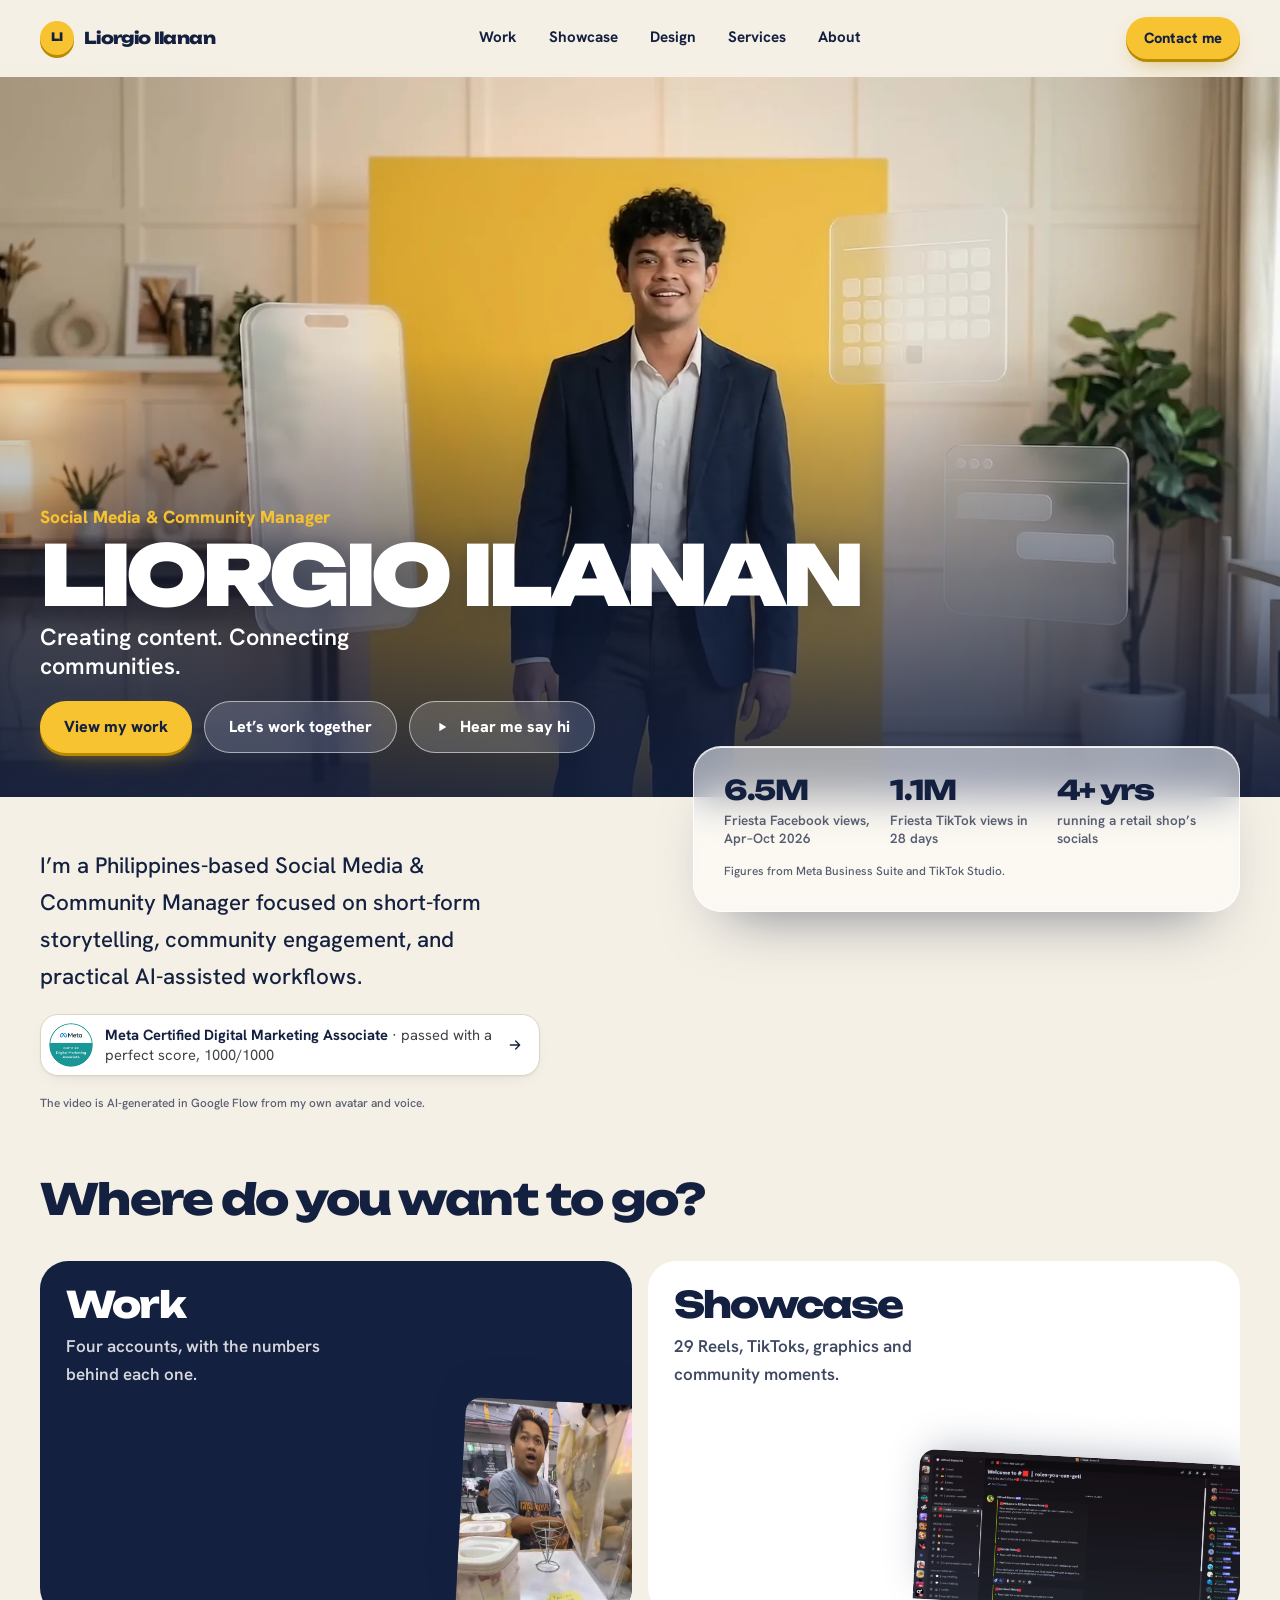
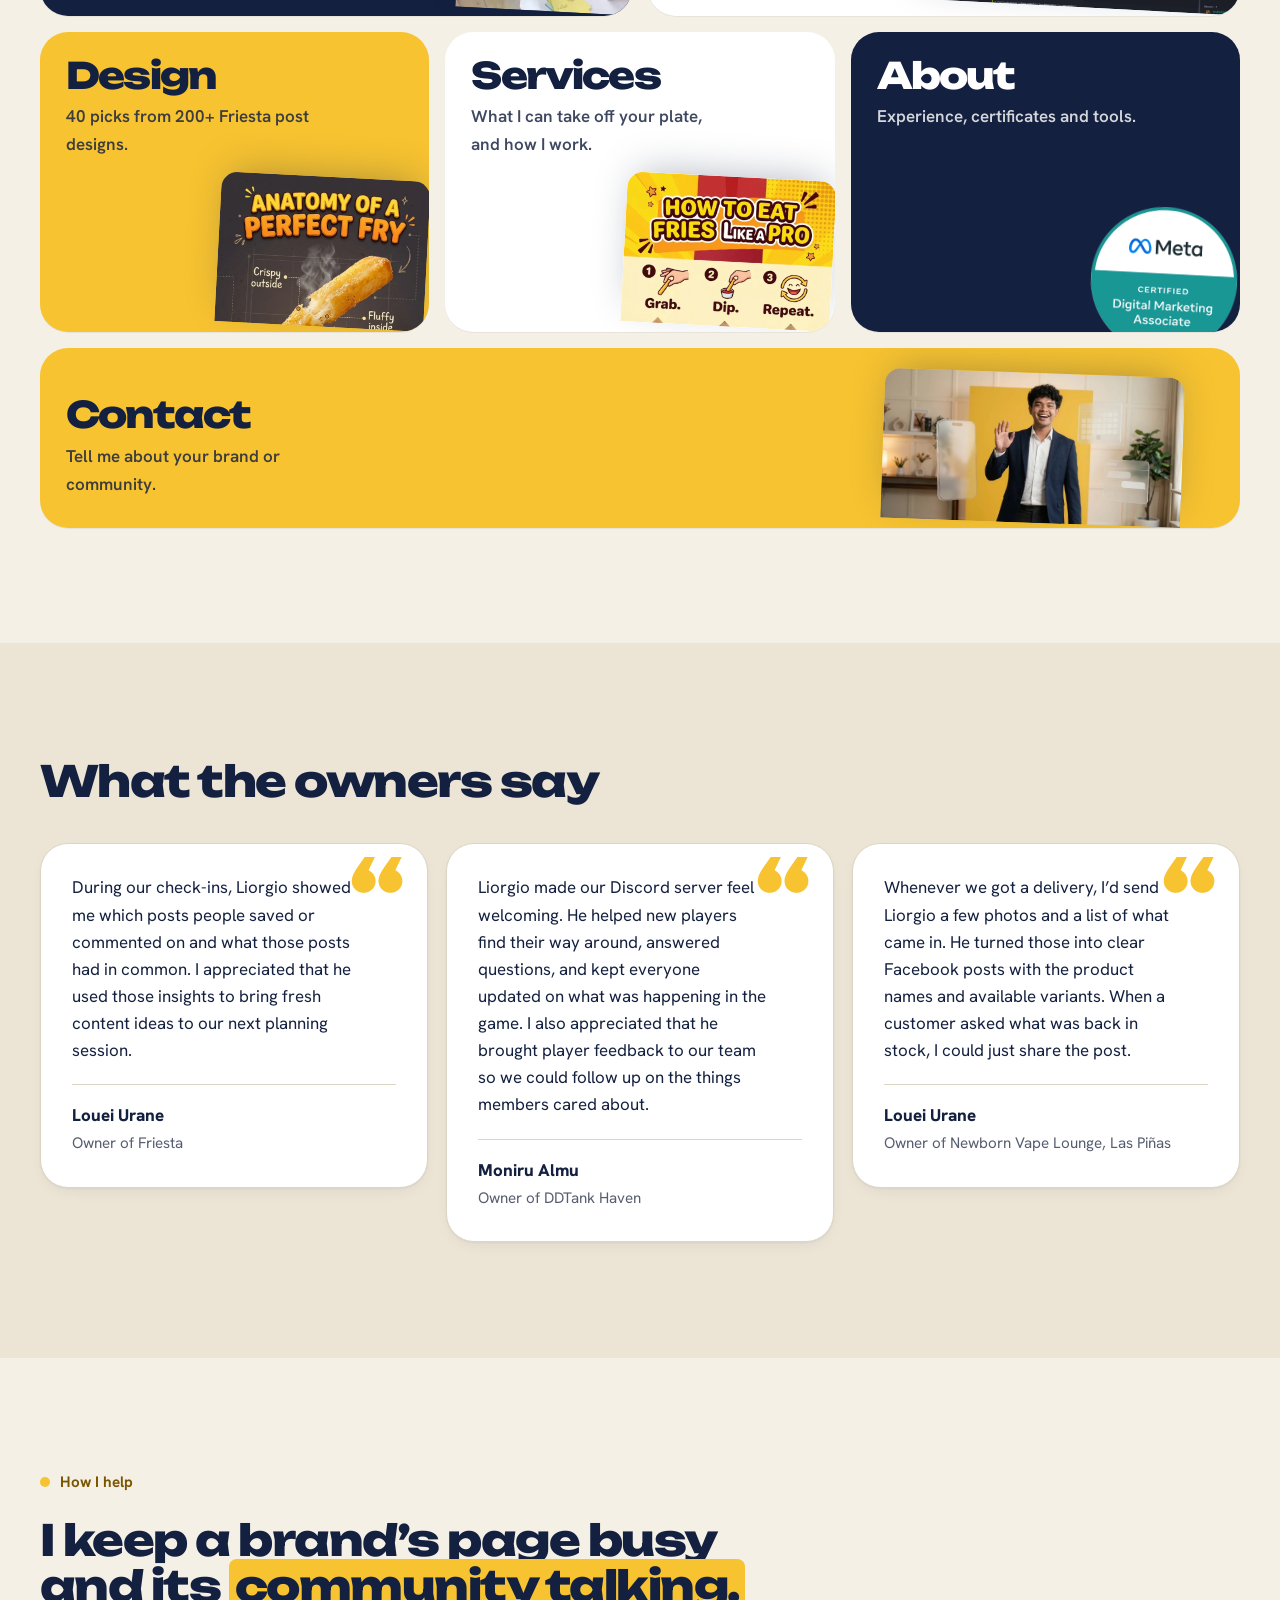
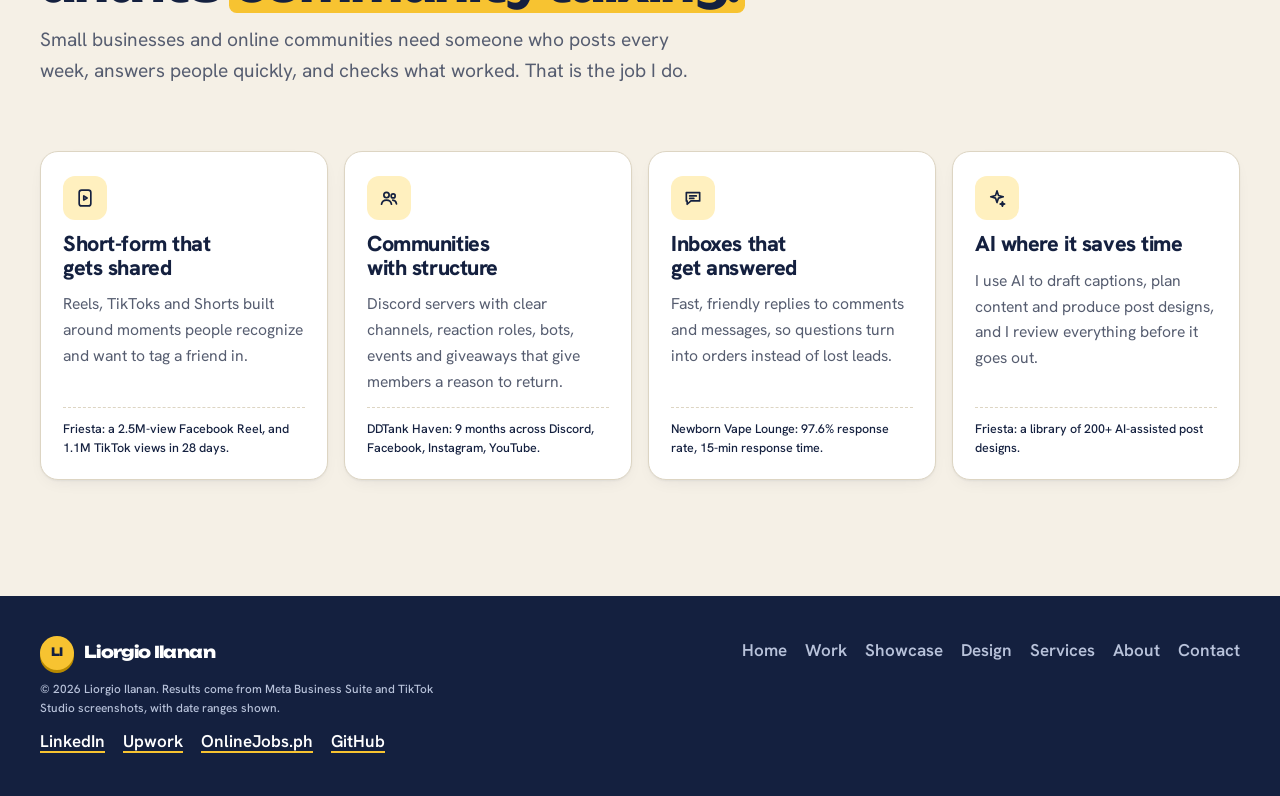
==== commit 98613dbe: "Add testimonials, rates, case-study pages, Reels, 30-day plan and resume Three owner testimonials on" ====
--- a/index.html
+++ b/index.html
@@ -135,6 +135,16 @@
     </div>
   </div>
 </section>
+<section class="band alt quotes" aria-labelledby="q-title">
+  <div class="wrap">
+    <h2 class="h2" id="q-title">What the owners say</h2>
+    <div class="q-grid">
+      <figure class="quote"><blockquote><p>During our check-ins, Liorgio showed me which posts people saved or commented on and what those posts had in common. I appreciated that he used those insights to bring fresh content ideas to our next planning session.</p></blockquote><figcaption><b>Louei Urane</b><span>Owner of Friesta</span></figcaption></figure>
+      <figure class="quote"><blockquote><p>Liorgio made our Discord server feel welcoming. He helped new players find their way around, answered questions, and kept everyone updated on what was happening in the game. I also appreciated that he brought player feedback to our team so we could follow up on the things members cared about.</p></blockquote><figcaption><b>Moniru Almu</b><span>Owner of DDTank Haven</span></figcaption></figure>
+      <figure class="quote"><blockquote><p>Whenever we got a delivery, I’d send Liorgio a few photos and a list of what came in. He turned those into clear Facebook posts with the product names and available variants. When a customer asked what was back in stock, I could just share the post.</p></blockquote><figcaption><b>Louei Urane</b><span>Owner of Newborn Vape Lounge, Las Piñas</span></figcaption></figure>
+    </div>
+  </div>
+</section>
 <section class="band" aria-labelledby="intro-title">
   <div class="wrap">
     <div class="section-head rv">
--- a/site.css
+++ b/site.css
@@ -634,3 +634,49 @@
 .foot .social a{color:#fff}
 .foot .social a:hover{text-decoration-color:#fff}
 .lb-stage video{display:none}
+
+/* ---------- v2.1: quotes, rates, 30-day plan, sample week, reels, case pages ---------- */
+.quotes .h2{margin:0 0 clamp(24px,3vw,40px)}
+.q-grid{display:grid;grid-template-columns:repeat(3,minmax(0,1fr));gap:18px;align-items:start}
+.q-grid.one{grid-template-columns:minmax(0,760px)}
+.quote{margin:0;display:grid;gap:20px;padding:clamp(22px,2.4vw,32px);border-radius:28px;background:var(--card);border:1px solid var(--line);box-shadow:var(--shadow-sm);position:relative}
+.quote::before{content:"“";position:absolute;right:22px;top:2px;font:900 5.5rem/1 var(--poster);color:var(--sun)}
+.quote blockquote{margin:0;padding-right:36px}
+.quote blockquote p{font-size:1.06rem;line-height:1.6;color:var(--ink)}
+.q-grid.one .quote blockquote p{font-size:clamp(1.15rem,1rem + .6vw,1.45rem);line-height:1.5}
+.quote figcaption{display:grid;gap:2px;padding-top:16px;border-top:1px solid var(--line)}
+.quote figcaption b{font-weight:800}
+.quote figcaption span{color:var(--muted);font-size:.95rem}
+@media (max-width:900px){.q-grid{grid-template-columns:minmax(0,1fr)}}
+.rates-in{display:grid;grid-template-columns:minmax(0,1fr) minmax(0,1fr);gap:clamp(24px,5vw,80px);align-items:end}
+.rate{display:grid;gap:6px;margin-top:14px}
+.rate b{font:900 clamp(3.2rem,1.5rem + 7vw,7.4rem)/.9 var(--poster);letter-spacing:-.07em;color:var(--navy)}
+.rate span{font-weight:700;font-size:1.15rem}
+.rates-copy{display:grid;gap:20px;justify-items:start}
+@media (max-width:760px){.rates-in{grid-template-columns:minmax(0,1fr)}}
+.plan{display:grid;grid-template-columns:repeat(4,minmax(0,1fr));gap:16px;counter-reset:none}
+.plan-step{display:grid;gap:10px;align-content:start;padding:24px;border-radius:24px;background:var(--card);border:1px solid var(--line)}
+.plan-step .wk{justify-self:start;padding:5px 12px;border-radius:999px;background:var(--sun);font-weight:800;font-size:.9rem;color:var(--navy)}
+.plan-step h3{font-size:1.25rem;line-height:1.2}
+.plan-step p{color:var(--muted);font-size:.98rem}
+@media (max-width:980px){.plan{grid-template-columns:repeat(2,minmax(0,1fr))}}
+@media (max-width:560px){.plan{grid-template-columns:minmax(0,1fr)}}
+.days{display:grid;grid-template-columns:repeat(7,minmax(0,1fr));gap:12px}
+.day{display:grid;gap:8px;align-content:start}
+.day .dow{font:800 1.05rem/1 var(--poster);letter-spacing:-.04em;color:var(--navy)}
+.day .zoom{border-radius:14px;overflow:hidden;border:1px solid var(--line);box-shadow:var(--shadow-sm)}
+.day img{display:block;width:100%;height:auto}
+.day b{font-size:.95rem;line-height:1.2}
+.day .goal{font-size:.88rem;line-height:1.35;color:var(--muted)}
+@media (max-width:900px){.days{grid-auto-flow:column;grid-auto-columns:42%;grid-template-columns:none;overflow-x:auto;scroll-snap-type:x mandatory;padding-bottom:10px;margin-right:calc(-1 * max(20px,env(safe-area-inset-right,0px)))}.day{scroll-snap-align:start}}
+.reel-row{display:grid;grid-auto-flow:column;grid-auto-columns:minmax(210px,1fr);gap:16px;overflow-x:auto;scroll-snap-type:x proximity;padding-bottom:14px;margin-right:calc(-1 * max(20px,env(safe-area-inset-right,0px)));padding-right:20px}
+.reel-card{display:grid;gap:10px;scroll-snap-align:start}
+.reel-frame{position:relative;aspect-ratio:9/16;border-radius:20px;overflow:hidden;background:var(--navy);box-shadow:var(--shadow-lg)}
+.reel-frame iframe{position:absolute;inset:0;width:100%;height:100%;border:0}
+.reel-row:focus-visible{outline:3px solid var(--ink)}
+.resume-strip{background:var(--navy);color:#fff}
+.resume-in{display:flex;flex-wrap:wrap;align-items:center;justify-content:space-between;gap:14px 24px;padding-block:20px}
+.resume-in p{font-weight:700;font-size:1.08rem}
+.case{padding-block:0}
+.more .h2{margin:0 0 clamp(24px,3vw,40px)}
+.wall-mini{columns:4 220px}
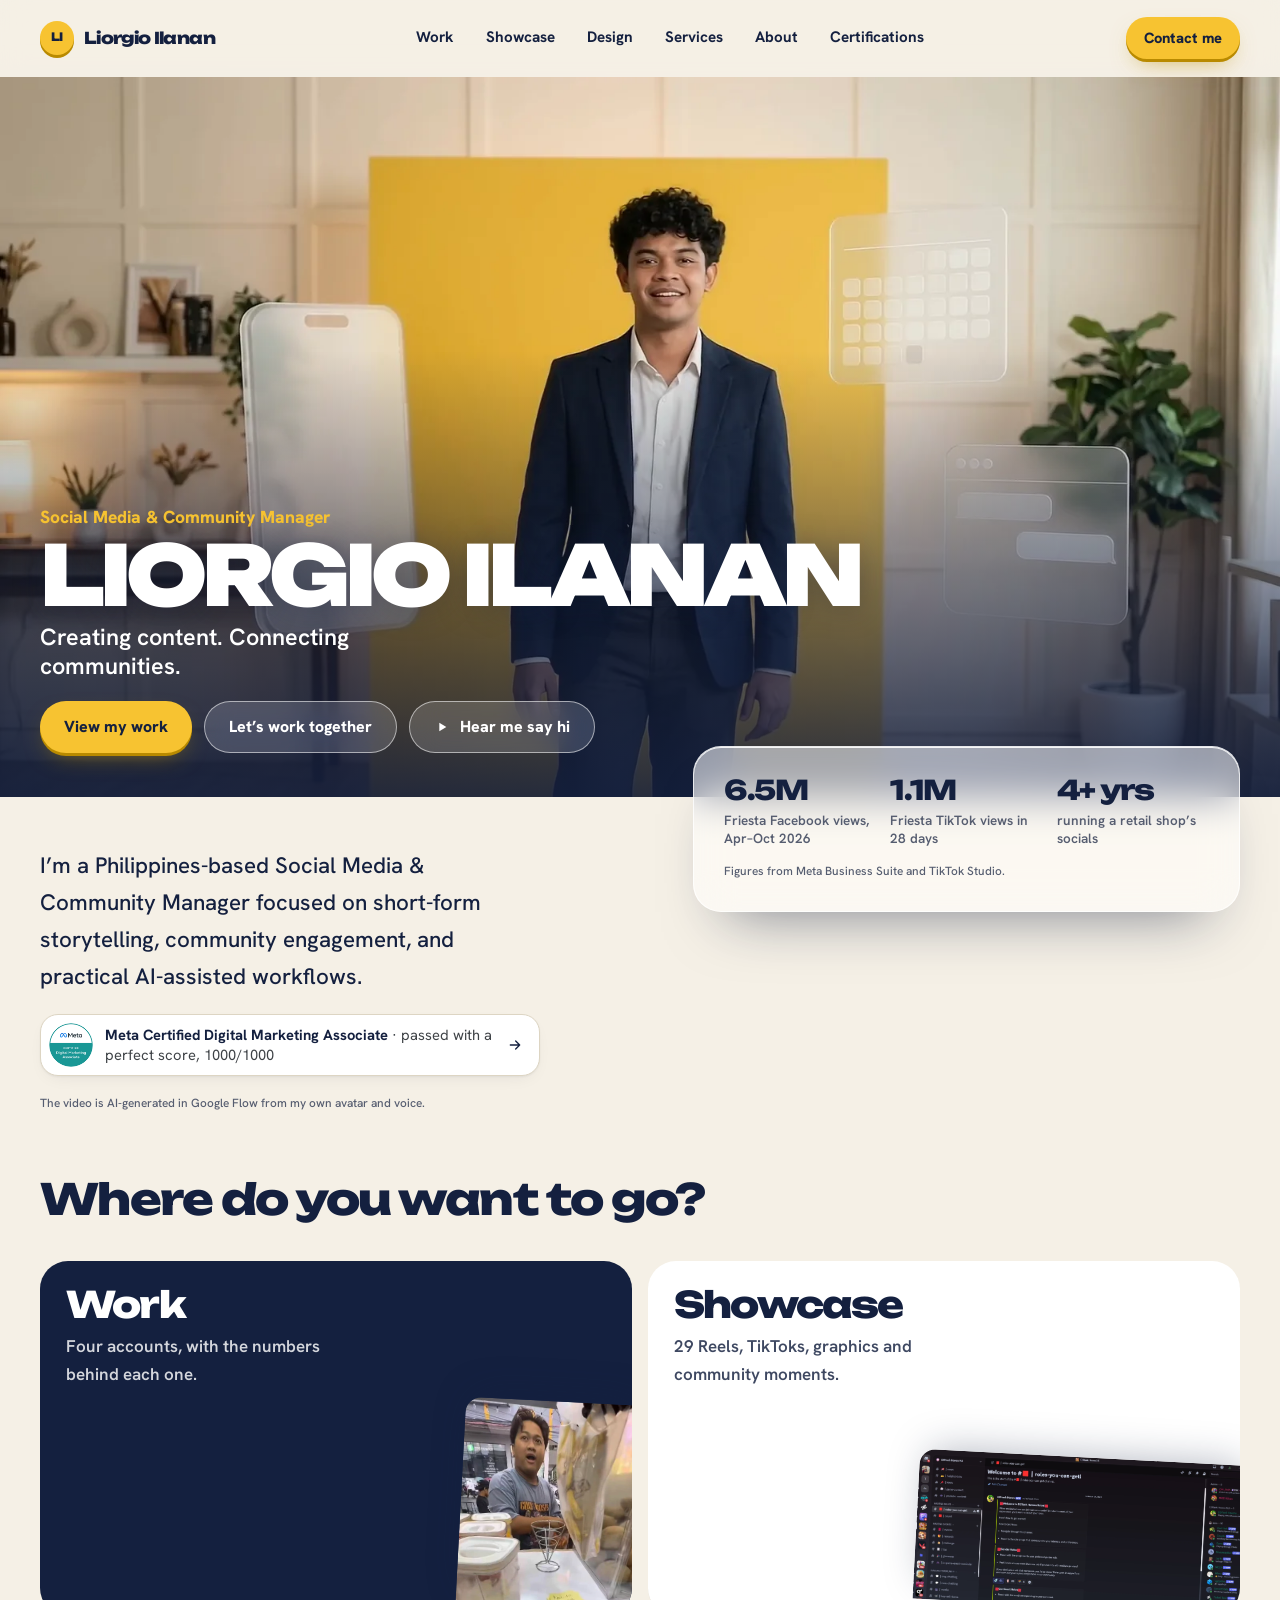
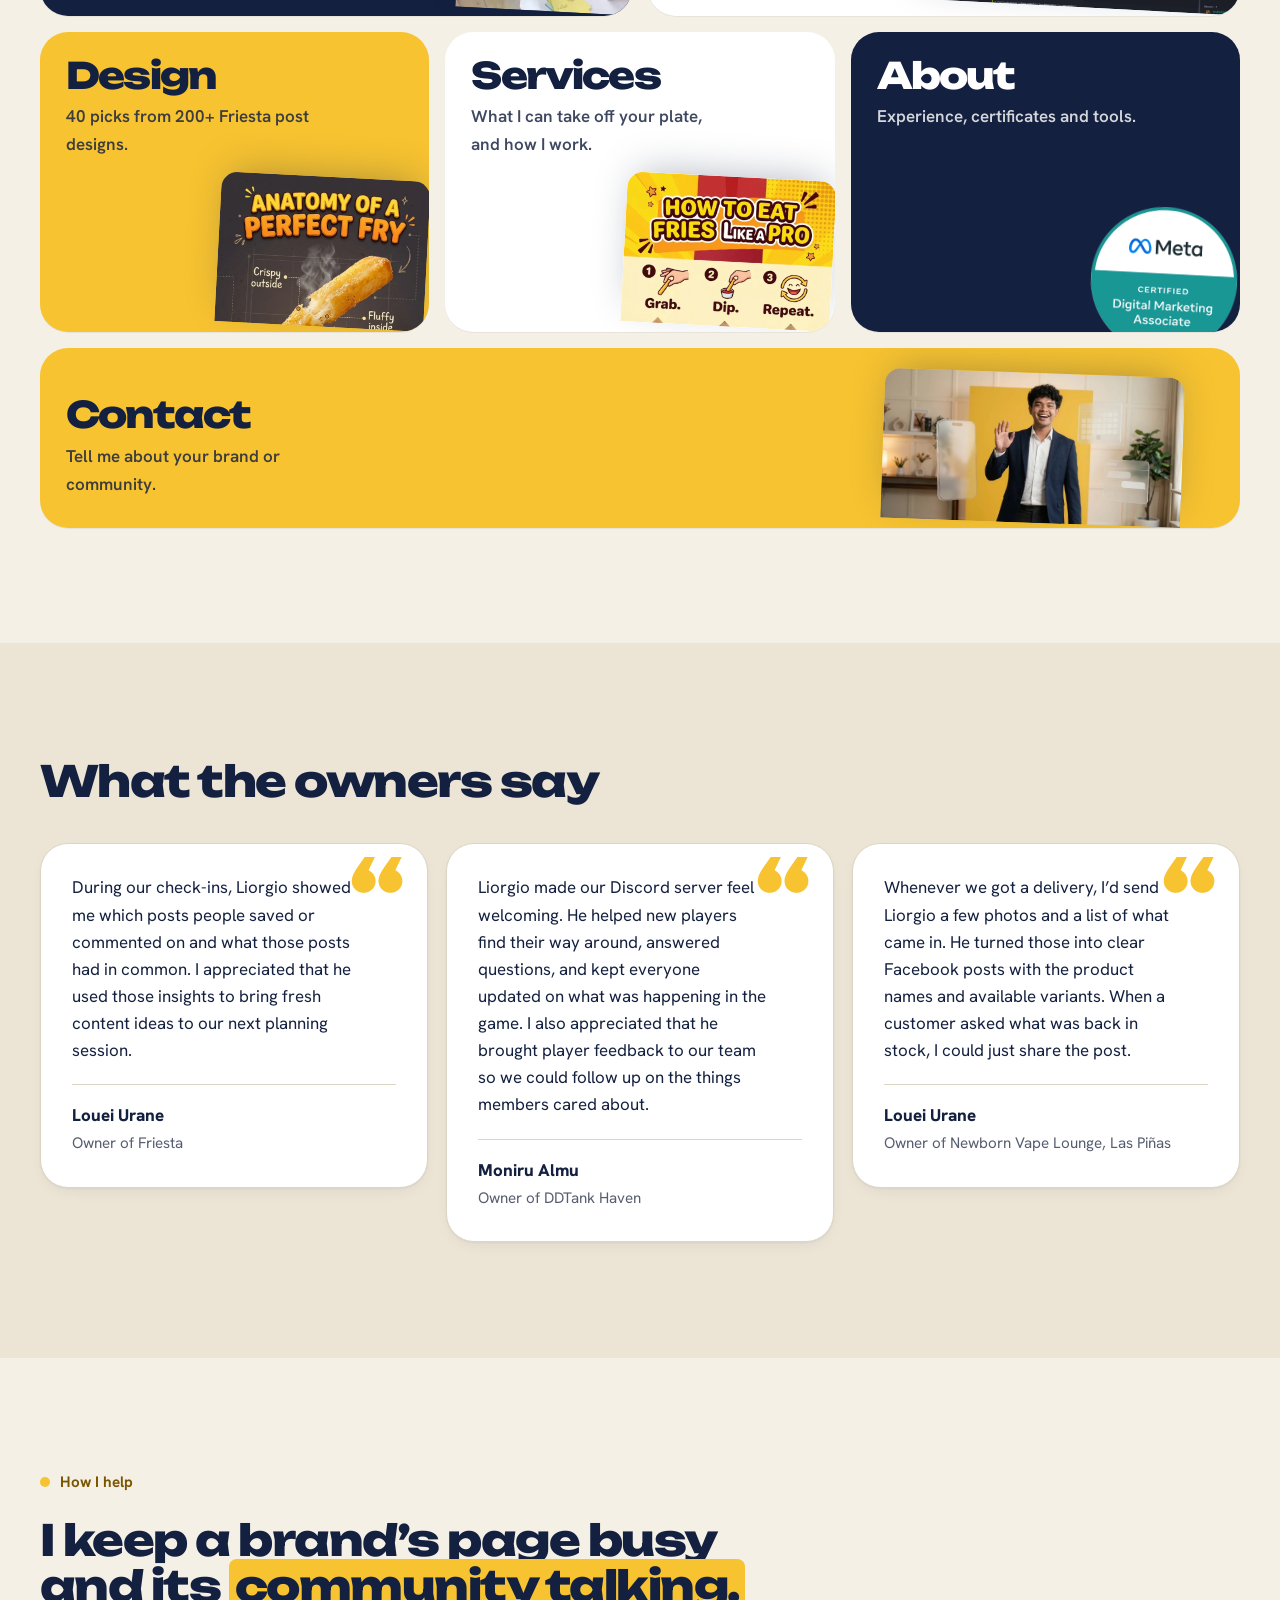
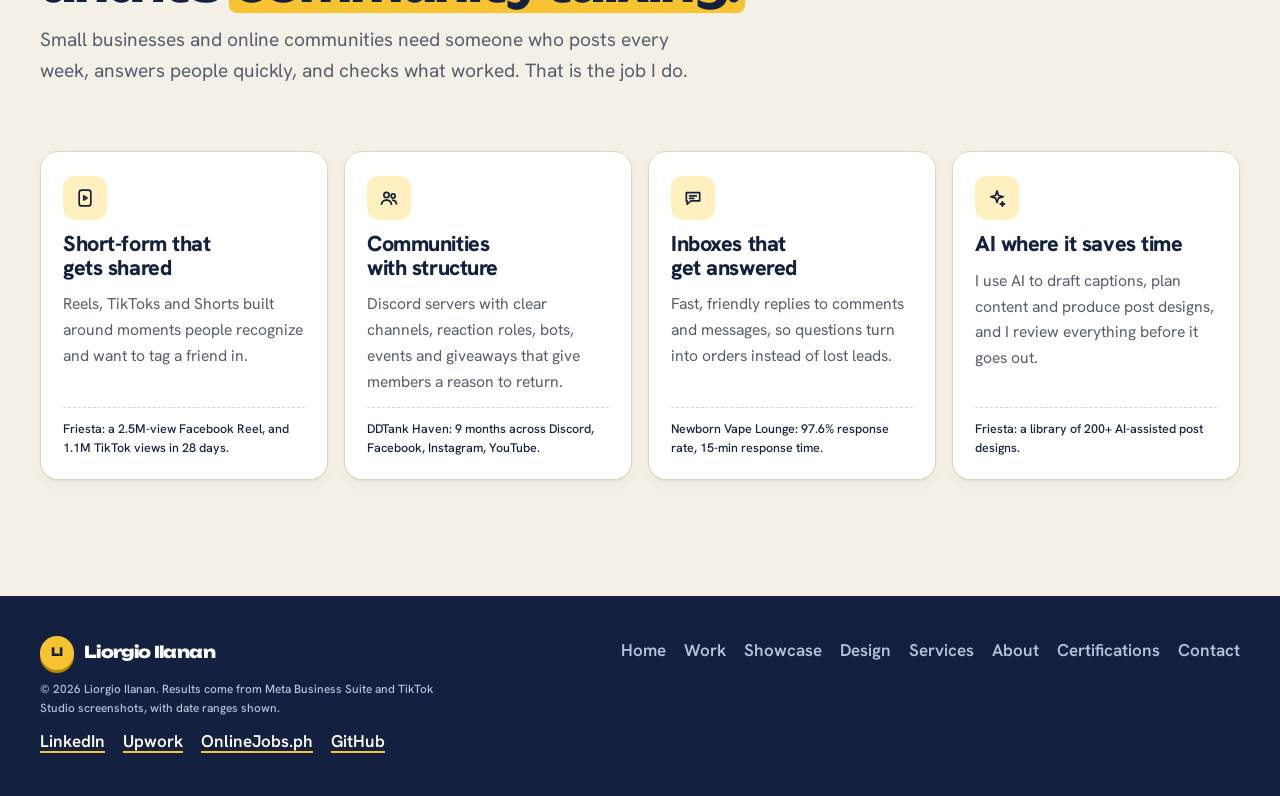
==== commit d42d8ce8: "Add featured certifications page and portfolio navigation" ====
--- a/index.html
+++ b/index.html
@@ -27,11 +27,11 @@
 <meta name="twitter:description" content="Liorgio Ilanan, Meta Certified Digital Marketing Associate (1000/1000) and Philippines-based Social Media &amp; Community Manager: Reels with 6.5M+ views, Discord communities and Meta ads.">
 <meta name="twitter:image" content="https://raw.githubusercontent.com/Jiyoilnn/liorgio-smm-portfolio/main/og-image.jpg">
 <link rel="preload" as="image" href="img/hero-poster.webp" type="image/webp" fetchpriority="high">
-<script type="application/ld+json">{"@context":"https://schema.org","@graph":[{"@type":"WebSite","@id":"https://liorgioilanan.com/#website","url":"https://liorgioilanan.com/","name":"Liorgio Ilanan","inLanguage":"en","publisher":{"@id":"https://liorgioilanan.com/#person"}},{"@type":"ProfilePage","@id":"https://liorgioilanan.com/#profile","url":"https://liorgioilanan.com/","name":"Liorgio Ilanan | Social Media & Community Manager","isPartOf":{"@id":"https://liorgioilanan.com/#website"},"mainEntity":{"@id":"https://liorgioilanan.com/#person"},"dateModified":"2026-11-12","inLanguage":"en","primaryImageOfPage":{"@type":"ImageObject","url":"https://raw.githubusercontent.com/Jiyoilnn/liorgio-smm-portfolio/main/og-image.jpg","width":1200,"height":630}},{"@type":"Person","@id":"https://liorgioilanan.com/#person","name":"Liorgio Ilanan","givenName":"Liorgio","familyName":"Ilanan","jobTitle":"Social Media & Community Manager","award":"Meta Certified Digital Marketing Associate, exam score 1000/1000 (2026)","description":"Philippines-based Social Media & Community Manager: short-form Reels and TikToks, Discord communities, Meta ads and AI-assisted workflows.","url":"https://liorgioilanan.com/","image":"https://liorgioilanan.com/img/portrait-pro.webp","email":"mailto:ilananliorgio@gmail.com","address":{"@type":"PostalAddress","addressCountry":"PH"},"nationality":{"@type":"Country","name":"Philippines"},"worksFor":{"@type":"Organization","name":"Friesta","url":"https://www.facebook.com/profile.php?id=61585217476229"},"sameAs":["https://www.linkedin.com/in/liorgio-ilanan","https://www.upwork.com/freelancers/~018c248bba4673e37d","https://v2.onlinejobs.ph/jobseekers/info/3665353","https://github.com/Jiyoilnn"],"knowsAbout":["Social media management","Community management","Social media marketing","Social media advertising","Meta ads","Facebook Reels","TikTok marketing","Short-form video editing","Graphic design","Social media graphic design","Content planning","Discord community building","Customer personas","SMART goals and KPIs","Canva","Adobe Photoshop","CapCut","AI-assisted content workflows","Meta Ads Manager","Digital marketing","E-commerce marketing"],"hasCredential":[{"@type":"EducationalOccupationalCredential","name":"Meta Certified Digital Marketing Associate","credentialCategory":"Professional certification","educationalLevel":"Foundational","recognizedBy":{"@type":"Organization","name":"Meta"},"dateCreated":"2026-11-09","expires":"2028-11-09","url":"https://www.credly.com/badges/5b8d62da-4c95-43b2-bea7-99fc46a43070"},{"@type":"EducationalOccupationalCredential","name":"Introduction to Social Media Marketing","credentialCategory":"Course certificate","recognizedBy":{"@type":"Organization","name":"Meta"},"dateCreated":"2026-11-02","url":"https://coursera.org/share/1d00c72ac7eb42945563c8f54d3f9191"},{"@type":"EducationalOccupationalCredential","name":"Social Media Management","credentialCategory":"Course certificate","recognizedBy":{"@type":"Organization","name":"Meta"},"dateCreated":"2026-11-03","url":"https://coursera.org/share/b754c3d46e3225a2e65d7e848dc73378"},{"@type":"EducationalOccupationalCredential","name":"Fundamentals of Social Media Advertising","credentialCategory":"Course certificate","recognizedBy":{"@type":"Organization","name":"Meta"},"dateCreated":"2026-11-04","url":"https://coursera.org/share/e082be98833d5337c306645c3e685431"},{"@type":"EducationalOccupationalCredential","name":"Advertising with Meta","credentialCategory":"Course certificate","recognizedBy":{"@type":"Organization","name":"Meta"},"dateCreated":"2026-11-05","url":"https://www.coursera.org/account/accomplishments/verify/9L5KG6RB2289"},{"@type":"EducationalOccupationalCredential","name":"Measure and Optimize Social Media Marketing Campaigns","credentialCategory":"Course certificate","recognizedBy":{"@type":"Organization","name":"Meta"},"dateCreated":"2026-11-07","url":"https://www.coursera.org/account/accomplishments/verify/P0QQAY1ECVV9"},{"@type":"EducationalOccupationalCredential","name":"Foundations of Digital Marketing and E-commerce","credentialCategory":"Course certificate","recognizedBy":{"@type":"Organization","name":"Google"},"dateCreated":"2026-11-10","url":"https://www.coursera.org/account/accomplishments/verify/EMCQO0DBEZF2"},{"@type":"EducationalOccupationalCredential","name":"The Social Media Marketing & Management Masterclass 2025","credentialCategory":"Course certificate","recognizedBy":{"@type":"Organization","name":"Udemy"},"dateCreated":"2025-04-15","url":"https://www.udemy.com/certificate/UC-6531b0bb-ba68-4fcd-bc8c-ffa4515a23b5/"},{"@type":"EducationalOccupationalCredential","name":"AI Video School Complete Beginner to Pro: Veo Seedance Kling","credentialCategory":"Course certificate","recognizedBy":{"@type":"Organization","name":"Udemy"},"dateCreated":"2026-11-01","url":"https://www.udemy.com/certificate/UC-a02007f5-c602-4818-bde3-668a7e26f93d/"},{"@type":"EducationalOccupationalCredential","name":"The Complete Full-Stack Web Development Bootcamp","credentialCategory":"Course certificate","recognizedBy":{"@type":"Organization","name":"Udemy"},"dateCreated":"2026-11-01","url":"https://www.udemy.com/certificate/UC-0f1fd71c-2bf9-4b28-b87f-2b19cbdd0c32/"}]}]}</script>
+<script type="application/ld+json">{"@context":"https://schema.org","@graph":[{"@type":"WebSite","@id":"https://liorgioilanan.com/#website","url":"https://liorgioilanan.com/","name":"Liorgio Ilanan","inLanguage":"en","publisher":{"@id":"https://liorgioilanan.com/#person"}},{"@type":"ProfilePage","@id":"https://liorgioilanan.com/#profile","url":"https://liorgioilanan.com/","name":"Liorgio Ilanan | Social Media & Community Manager","isPartOf":{"@id":"https://liorgioilanan.com/#website"},"mainEntity":{"@id":"https://liorgioilanan.com/#person"},"dateModified":"2026-11-17","inLanguage":"en","primaryImageOfPage":{"@type":"ImageObject","url":"https://raw.githubusercontent.com/Jiyoilnn/liorgio-smm-portfolio/main/og-image.jpg","width":1200,"height":630}},{"@type":"Person","@id":"https://liorgioilanan.com/#person","name":"Liorgio Ilanan","givenName":"Liorgio","familyName":"Ilanan","jobTitle":"Social Media & Community Manager","award":"Meta Certified Digital Marketing Associate, exam score 1000/1000 (2026)","description":"Philippines-based Social Media & Community Manager: short-form Reels and TikToks, Discord communities, Meta ads and AI-assisted workflows.","url":"https://liorgioilanan.com/","image":"https://liorgioilanan.com/img/portrait-pro.webp","email":"mailto:ilananliorgio@gmail.com","address":{"@type":"PostalAddress","addressCountry":"PH"},"nationality":{"@type":"Country","name":"Philippines"},"worksFor":{"@type":"Organization","name":"Friesta","url":"https://www.facebook.com/profile.php?id=61585217476229"},"sameAs":["https://www.linkedin.com/in/liorgio-ilanan","https://www.upwork.com/freelancers/~018c248bba4673e37d","https://v2.onlinejobs.ph/jobseekers/info/3665353","https://github.com/Jiyoilnn"],"knowsAbout":["Social media management","Community management","Social media marketing","Social media advertising","Meta ads","Facebook Reels","TikTok marketing","Short-form video editing","Graphic design","Social media graphic design","Content planning","Discord community building","Customer personas","SMART goals and KPIs","Canva","Adobe Photoshop","CapCut","AI-assisted content workflows","Meta Ads Manager","Digital marketing","E-commerce marketing"],"hasCredential":[{"@type":"EducationalOccupationalCredential","name":"Meta Certified Digital Marketing Associate","credentialCategory":"Professional certification","educationalLevel":"Foundational","recognizedBy":{"@type":"Organization","name":"Meta"},"dateCreated":"2026-11-09","expires":"2028-11-09","url":"https://www.credly.com/badges/5b8d62da-4c95-43b2-bea7-99fc46a43070"},{"@type":"EducationalOccupationalCredential","name":"Meta Social Media Marketing Professional Certificate","credentialCategory":"Professional Certificate","recognizedBy":{"@type":"Organization","name":"Meta"},"dateCreated":"2026-11-12","url":"https://coursera.org/share/10308c325059c25a61a8be32b9e56786"},{"@type":"EducationalOccupationalCredential","name":"Google Digital Marketing & E-commerce Professional Certificate","credentialCategory":"Professional Certificate","recognizedBy":{"@type":"Organization","name":"Google"},"dateCreated":"2026-11-17","url":"https://coursera.org/share/89f049d90130b3416953a04fcfb743d5"},{"@type":"EducationalOccupationalCredential","name":"Introduction to Social Media Marketing","credentialCategory":"Course certificate","recognizedBy":{"@type":"Organization","name":"Meta"},"dateCreated":"2026-11-02","url":"https://coursera.org/share/1d00c72ac7eb42945563c8f54d3f9191"},{"@type":"EducationalOccupationalCredential","name":"Social Media Management","credentialCategory":"Course certificate","recognizedBy":{"@type":"Organization","name":"Meta"},"dateCreated":"2026-11-03","url":"https://coursera.org/share/b754c3d46e3225a2e65d7e848dc73378"},{"@type":"EducationalOccupationalCredential","name":"Fundamentals of Social Media Advertising","credentialCategory":"Course certificate","recognizedBy":{"@type":"Organization","name":"Meta"},"dateCreated":"2026-11-04","url":"https://coursera.org/share/e082be98833d5337c306645c3e685431"},{"@type":"EducationalOccupationalCredential","name":"Advertising with Meta","credentialCategory":"Course certificate","recognizedBy":{"@type":"Organization","name":"Meta"},"dateCreated":"2026-11-05","url":"https://www.coursera.org/account/accomplishments/verify/9L5KG6RB2289"},{"@type":"EducationalOccupationalCredential","name":"Measure and Optimize Social Media Marketing Campaigns","credentialCategory":"Course certificate","recognizedBy":{"@type":"Organization","name":"Meta"},"dateCreated":"2026-11-07","url":"https://www.coursera.org/account/accomplishments/verify/P0QQAY1ECVV9"},{"@type":"EducationalOccupationalCredential","name":"Foundations of Digital Marketing and E-commerce","credentialCategory":"Course certificate","recognizedBy":{"@type":"Organization","name":"Google"},"dateCreated":"2026-11-10","url":"https://www.coursera.org/account/accomplishments/verify/EMCQO0DBEZF2"},{"@type":"EducationalOccupationalCredential","name":"The Social Media Marketing & Management Masterclass 2025","credentialCategory":"Course certificate","recognizedBy":{"@type":"Organization","name":"Udemy"},"dateCreated":"2025-04-15","url":"https://www.udemy.com/certificate/UC-6531b0bb-ba68-4fcd-bc8c-ffa4515a23b5/"},{"@type":"EducationalOccupationalCredential","name":"AI Video School Complete Beginner to Pro: Veo Seedance Kling","credentialCategory":"Course certificate","recognizedBy":{"@type":"Organization","name":"Udemy"},"dateCreated":"2026-11-01","url":"https://www.udemy.com/certificate/UC-a02007f5-c602-4818-bde3-668a7e26f93d/"},{"@type":"EducationalOccupationalCredential","name":"The Complete Full-Stack Web Development Bootcamp","credentialCategory":"Course certificate","recognizedBy":{"@type":"Organization","name":"Udemy"},"dateCreated":"2026-11-01","url":"https://www.udemy.com/certificate/UC-0f1fd71c-2bf9-4b28-b87f-2b19cbdd0c32/"}]}]}</script>
 <link rel="preconnect" href="https://fonts.googleapis.com">
 <link rel="preconnect" href="https://fonts.gstatic.com" crossorigin>
 <link rel="stylesheet" href="https://fonts.googleapis.com/css2?family=Unbounded:wght@600;800;900&family=Hanken+Grotesk:wght@400;500;600;700;800&display=swap">
-<link rel="stylesheet" href="site.css">
+<link rel="stylesheet" href="site.css?v=3fd3b141">
 </head>
 <body>
 <svg width="0" height="0" style="position:absolute" aria-hidden="true">
@@ -68,6 +68,7 @@
         <li><a href="design.html">Design</a></li>
         <li><a href="services.html">Services</a></li>
         <li><a href="about.html">About</a></li>
+        <li><a href="certifications.html">Certifications</a></li>
       </ul>
     </nav>
     <div class="nav-end">
@@ -84,6 +85,7 @@
         <li><a href="design.html">Design <svg class="ic"><use href="#i-arrow"/></svg></a></li>
         <li><a href="services.html">Services <svg class="ic"><use href="#i-arrow"/></svg></a></li>
         <li><a href="about.html">About <svg class="ic"><use href="#i-arrow"/></svg></a></li>
+        <li><a href="certifications.html">Certifications <svg class="ic"><use href="#i-arrow"/></svg></a></li>
         <li><a href="contact.html">Contact <svg class="ic"><use href="#i-arrow"/></svg></a></li>
       </ul>
     </nav>
@@ -109,7 +111,7 @@
   <div class="wrap hero3-info">
     <div class="hero3-lead">
       <p class="lead">I’m a Philippines-based Social Media &amp; Community Manager focused on short-form storytelling, community engagement, and practical AI-assisted workflows.</p>
-      <a class="cred" href="about.html#certifications"><img class="seal-badge" src="img/badge-meta-dma.webp" width="680" height="680" alt="" aria-hidden="true"><span><b>Meta Certified Digital Marketing Associate</b> · passed with a perfect score, 1000/1000</span><svg class="ic" aria-hidden="true"><use href="#i-arrow"/></svg></a>
+      <a class="cred" href="certifications.html#meta-certified"><img class="seal-badge" src="img/badge-meta-dma.webp" width="680" height="680" alt="" aria-hidden="true"><span><b>Meta Certified Digital Marketing Associate</b> · passed with a perfect score, 1000/1000</span><svg class="ic" aria-hidden="true"><use href="#i-arrow"/></svg></a>
       <p class="src">The video is AI-generated in Google Flow from my own avatar and voice.</p>
     </div>
     <div class="hero3-stats glass">
@@ -197,6 +199,7 @@
         <li><a href="design.html">Design</a></li>
         <li><a href="services.html">Services</a></li>
         <li><a href="about.html">About</a></li>
+        <li><a href="certifications.html">Certifications</a></li>
         <li><a href="contact.html">Contact</a></li>
       </ul>
     </nav>
@@ -218,6 +221,6 @@
   </figure>
 </dialog>
 
-<script src="site.js"></script>
+<script src="site.js?v=8f913914"></script>
 </body>
 </html>
--- a/site.css
+++ b/site.css
@@ -93,6 +93,7 @@
 .mobile-menu .btn{width:100%;margin-top:8px}
 @media (max-width:920px){.pill{display:none}.menu-btn{display:grid}.nav-end .btn{display:none}}
 @media (min-width:921px){.mobile-menu{display:none!important}}
+@media (min-width:921px) and (max-width:1020px){.pill a{padding-inline:11px}}
 
 /* ---------- hero ---------- */
 .hero{position:relative;overflow-x:clip;padding-block:clamp(24px,4vw,56px) clamp(56px,8vw,104px)}
@@ -615,12 +616,12 @@
 .ph{position:relative;overflow:hidden;background:#D9CDB6;min-height:clamp(300px,33vw,470px);display:grid;align-items:end;view-transition-name:studio}
 .ph-bg{position:absolute;inset:0;width:100%;height:100%;object-fit:cover;object-position:50% 16%}
 .ph-in{position:relative;padding-block:clamp(20px,3vw,40px)}
-.ph-card{display:grid;gap:10px;width:min(100%,560px);padding:clamp(20px,2.6vw,34px);border-radius:30px;color:var(--navy)}
+.ph-card{display:grid;gap:10px;width:min(100%,600px);padding:clamp(20px,2.6vw,34px);border-radius:30px;color:var(--navy)}
 .crumb{display:flex;gap:10px;font-weight:700;font-size:.92rem}
 .crumb a{text-underline-offset:4px}
-.ph-title{font-family:var(--poster);font-weight:900;font-size:clamp(2.3rem,1.2rem + 4.6vw,4.9rem);line-height:.9;letter-spacing:-.065em;text-transform:uppercase;margin-left:-.03em}
+.ph-title{font-family:var(--poster);font-weight:900;font-size:clamp(1.9rem,1rem + 3vw,3.5rem);line-height:.95;letter-spacing:-.065em;text-transform:uppercase;margin-left:-.03em;overflow-wrap:anywhere}
 .ph-sub{font-weight:600;font-size:clamp(1rem,.95rem + .25vw,1.15rem);max-width:40ch}
-@media (max-width:640px){.ph{min-height:0;display:block}.ph-bg{position:relative;height:auto;aspect-ratio:16/10}.ph-in{margin-top:-56px;padding-block:0 4px}.ph-card{border-radius:24px}.ph-title{font-size:13vw}}
+@media (max-width:640px){.ph{min-height:0;display:block}.ph-bg{position:relative;height:auto;aspect-ratio:16/10}.ph-in{margin-top:-56px;padding-block:0 4px}.ph-card{border-radius:24px}.ph-title{font-size:clamp(1.7rem,9.4vw,2.6rem)}}
 main:not(.pg-index) .section-head .eyebrow{display:none}
 
 /* ---------- old pieces, re-tuned for the new theme ---------- */
@@ -680,3 +681,28 @@
 .case{padding-block:0}
 .more .h2{margin:0 0 clamp(24px,3vw,40px)}
 .wall-mini{columns:4 220px}
+
+/* hidden sample pages (FOOLY) */
+.vid-grid{display:grid;grid-template-columns:repeat(2,minmax(0,1fr));gap:clamp(20px,3vw,40px);max-width:880px}
+.vid-card{display:grid;gap:16px;align-content:start;margin:0}
+.vid-card video{display:block;width:100%;height:auto;aspect-ratio:9/16;border-radius:24px;background:var(--navy);box-shadow:var(--shadow-lg)}
+.vid-card figcaption{display:grid;gap:6px;justify-items:start}
+.vid-card h3{font-size:1.25rem;line-height:1.2}
+.vid-card p{color:var(--muted)}
+.vid-card .link{margin-top:4px}
+.beats{list-style:none;margin:0;padding:0;display:grid;grid-template-columns:repeat(3,minmax(0,1fr));gap:14px}
+.beat{display:grid;gap:8px;align-content:start;padding:20px;border-radius:20px;background:var(--card);border:1px solid var(--line)}
+.beat time{justify-self:start;padding:4px 11px;border-radius:999px;background:var(--navy);color:#fff;font-weight:800;font-size:.85rem;font-variant-numeric:tabular-nums}
+.beat b{font-size:1.08rem;line-height:1.3;color:var(--ink)}
+.beat span{font-size:.92rem;color:var(--muted)}
+.plan.three{grid-template-columns:repeat(3,minmax(0,1fr))}
+.cta-pair{display:flex;flex-wrap:wrap;gap:10px}
+@media (max-width:860px){.beats{grid-template-columns:repeat(2,minmax(0,1fr))}.plan.three{grid-template-columns:minmax(0,1fr)}}
+@media (max-width:560px){.vid-grid{grid-template-columns:minmax(0,1fr);max-width:400px;margin-inline:auto}.beats{grid-template-columns:minmax(0,1fr)}}
+
+/* AI-made videos (Showcase) */
+.reel-frame video{position:absolute;inset:0;width:100%;height:100%;object-fit:cover;display:block;background:var(--navy)}
+.ai-cap{display:grid;gap:2px;margin:0}
+.ai-cap b{font-size:1rem;line-height:1.3;color:var(--ink)}
+.ai-cap span{font-size:.88rem;color:var(--muted)}
+.ai-videos .reel-card{align-content:start}
